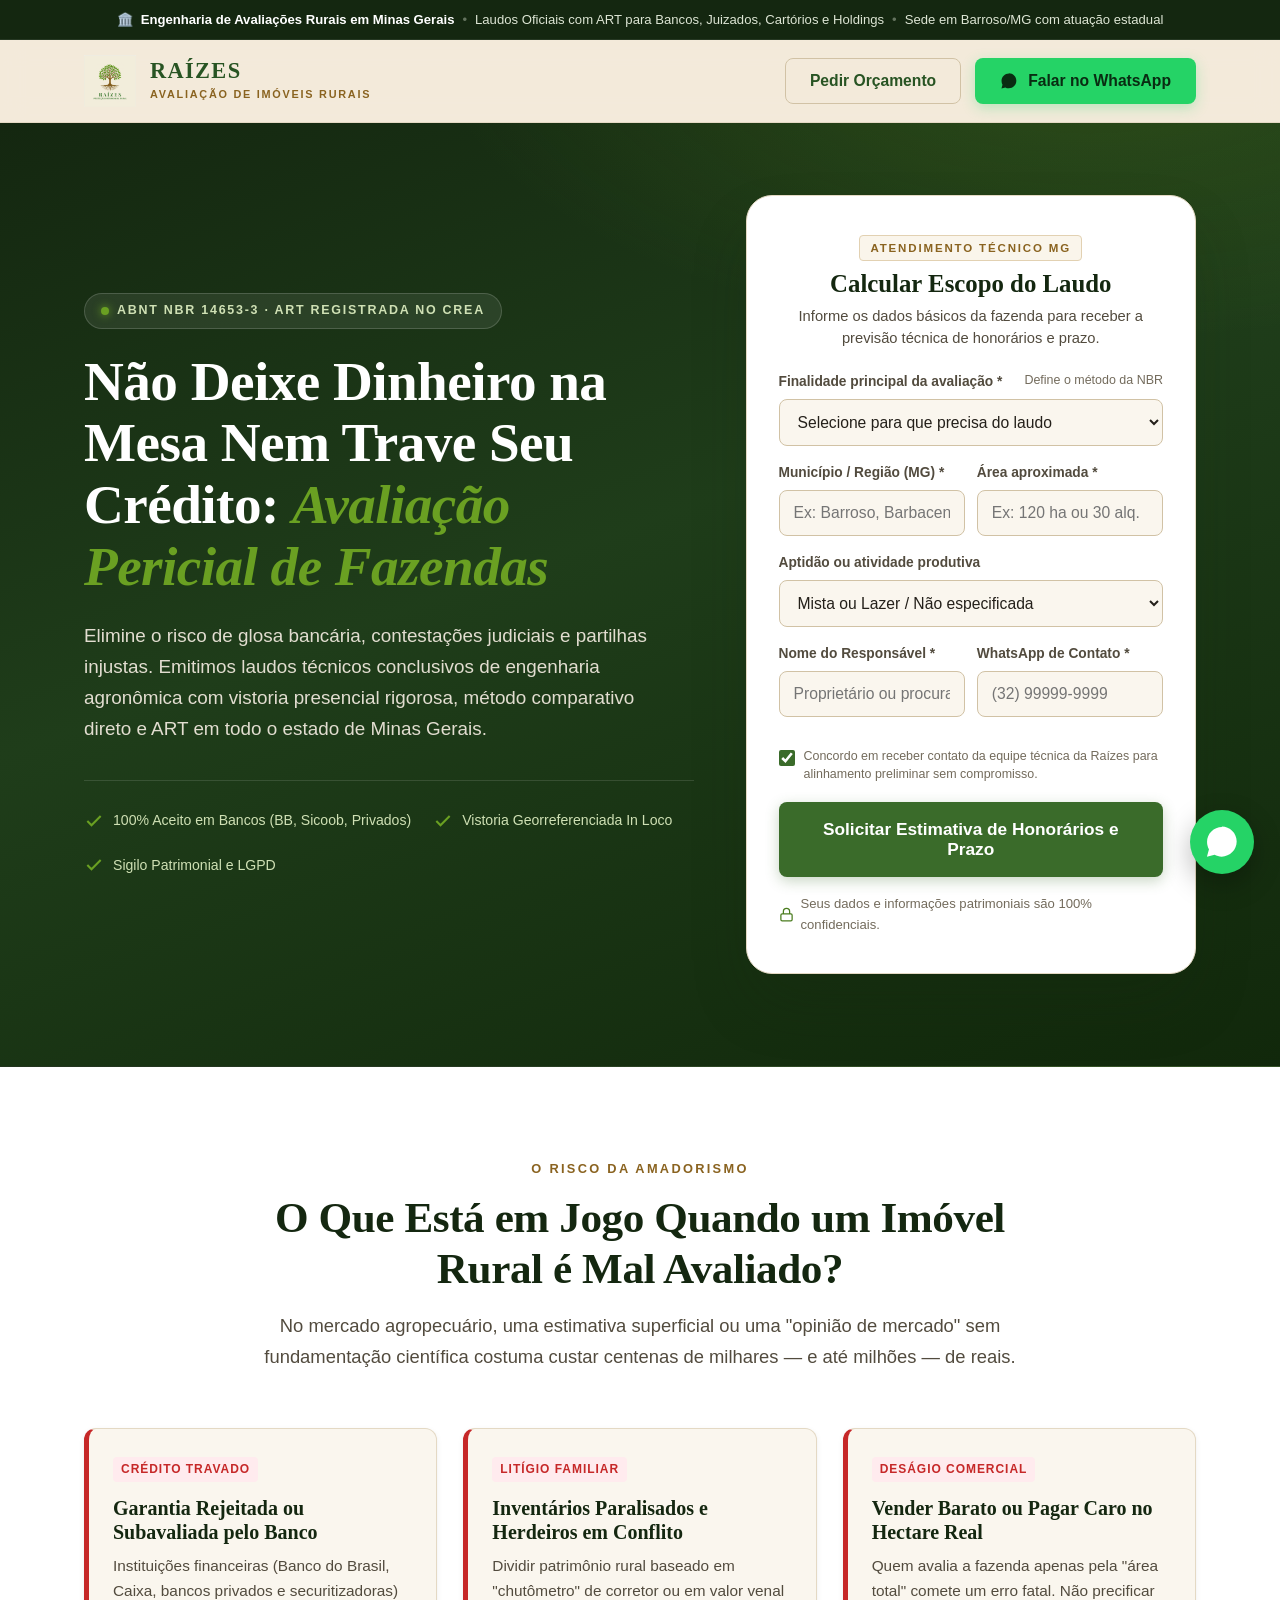
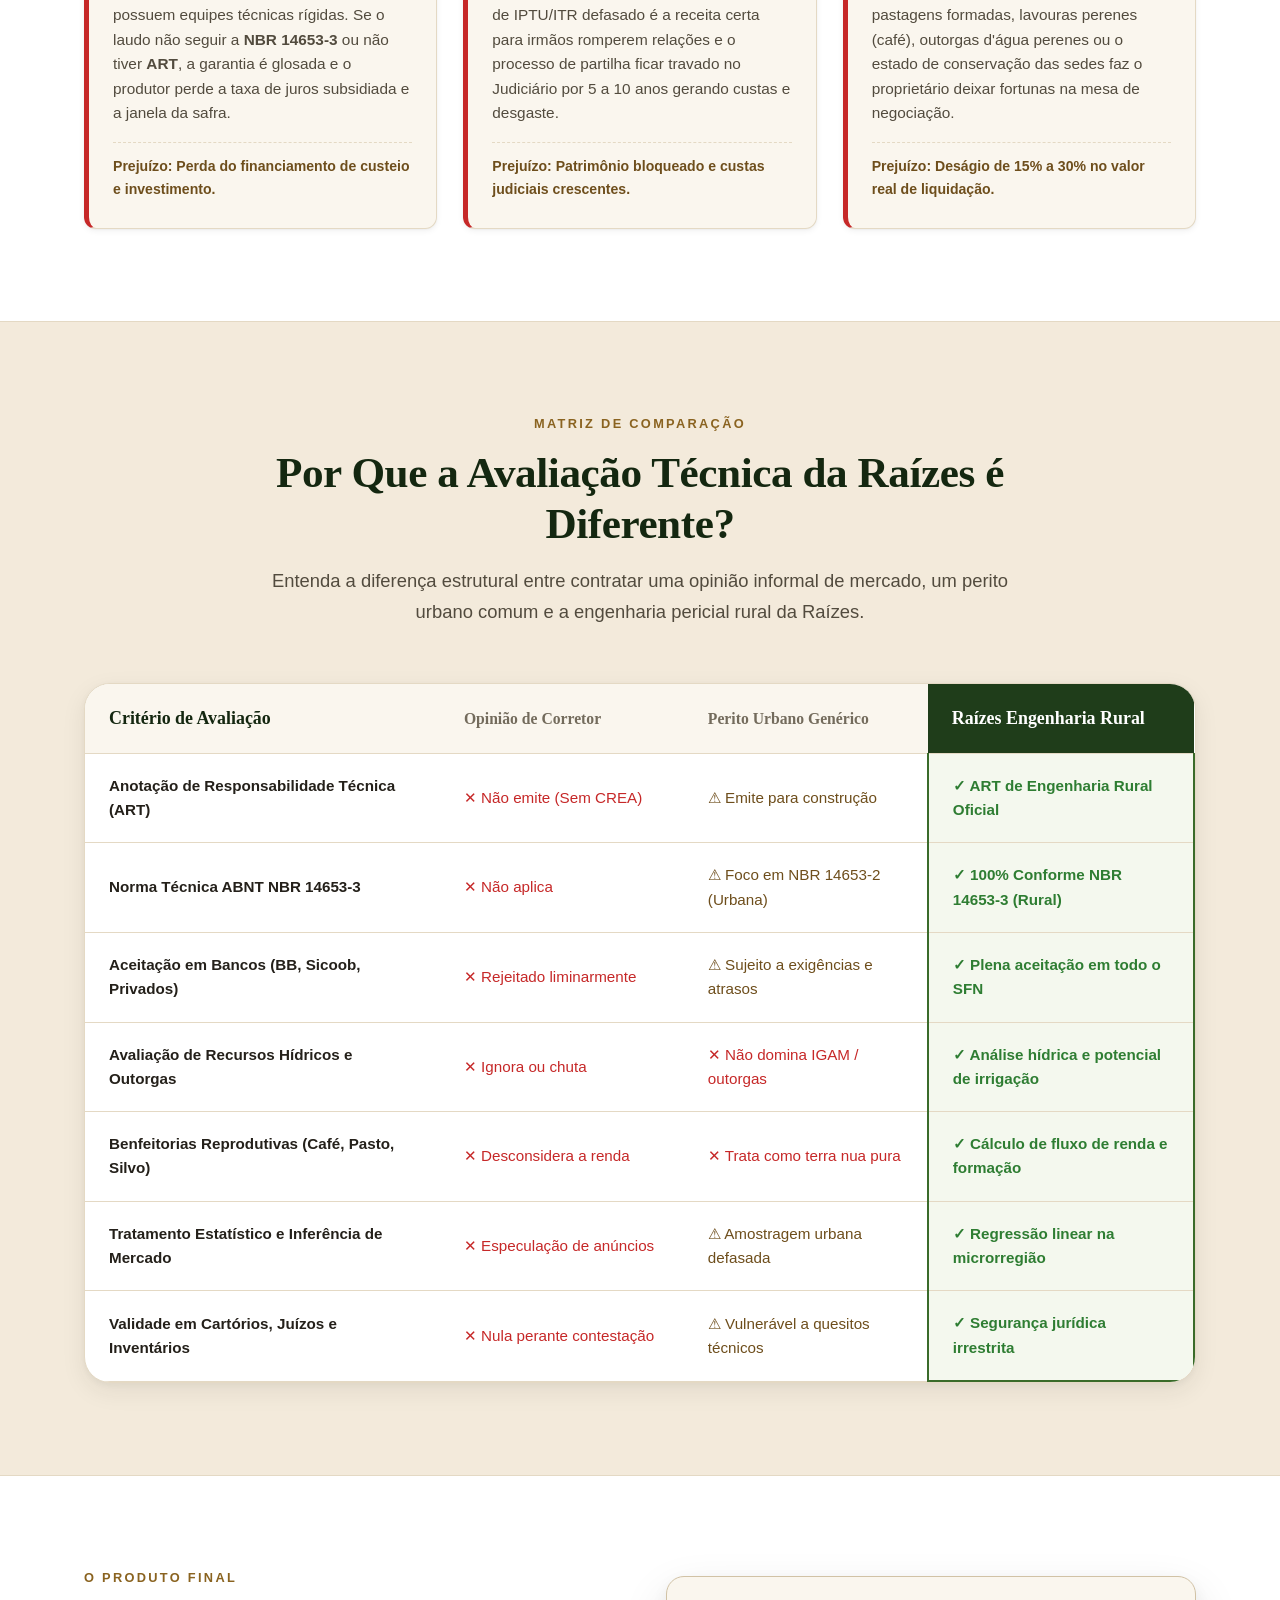
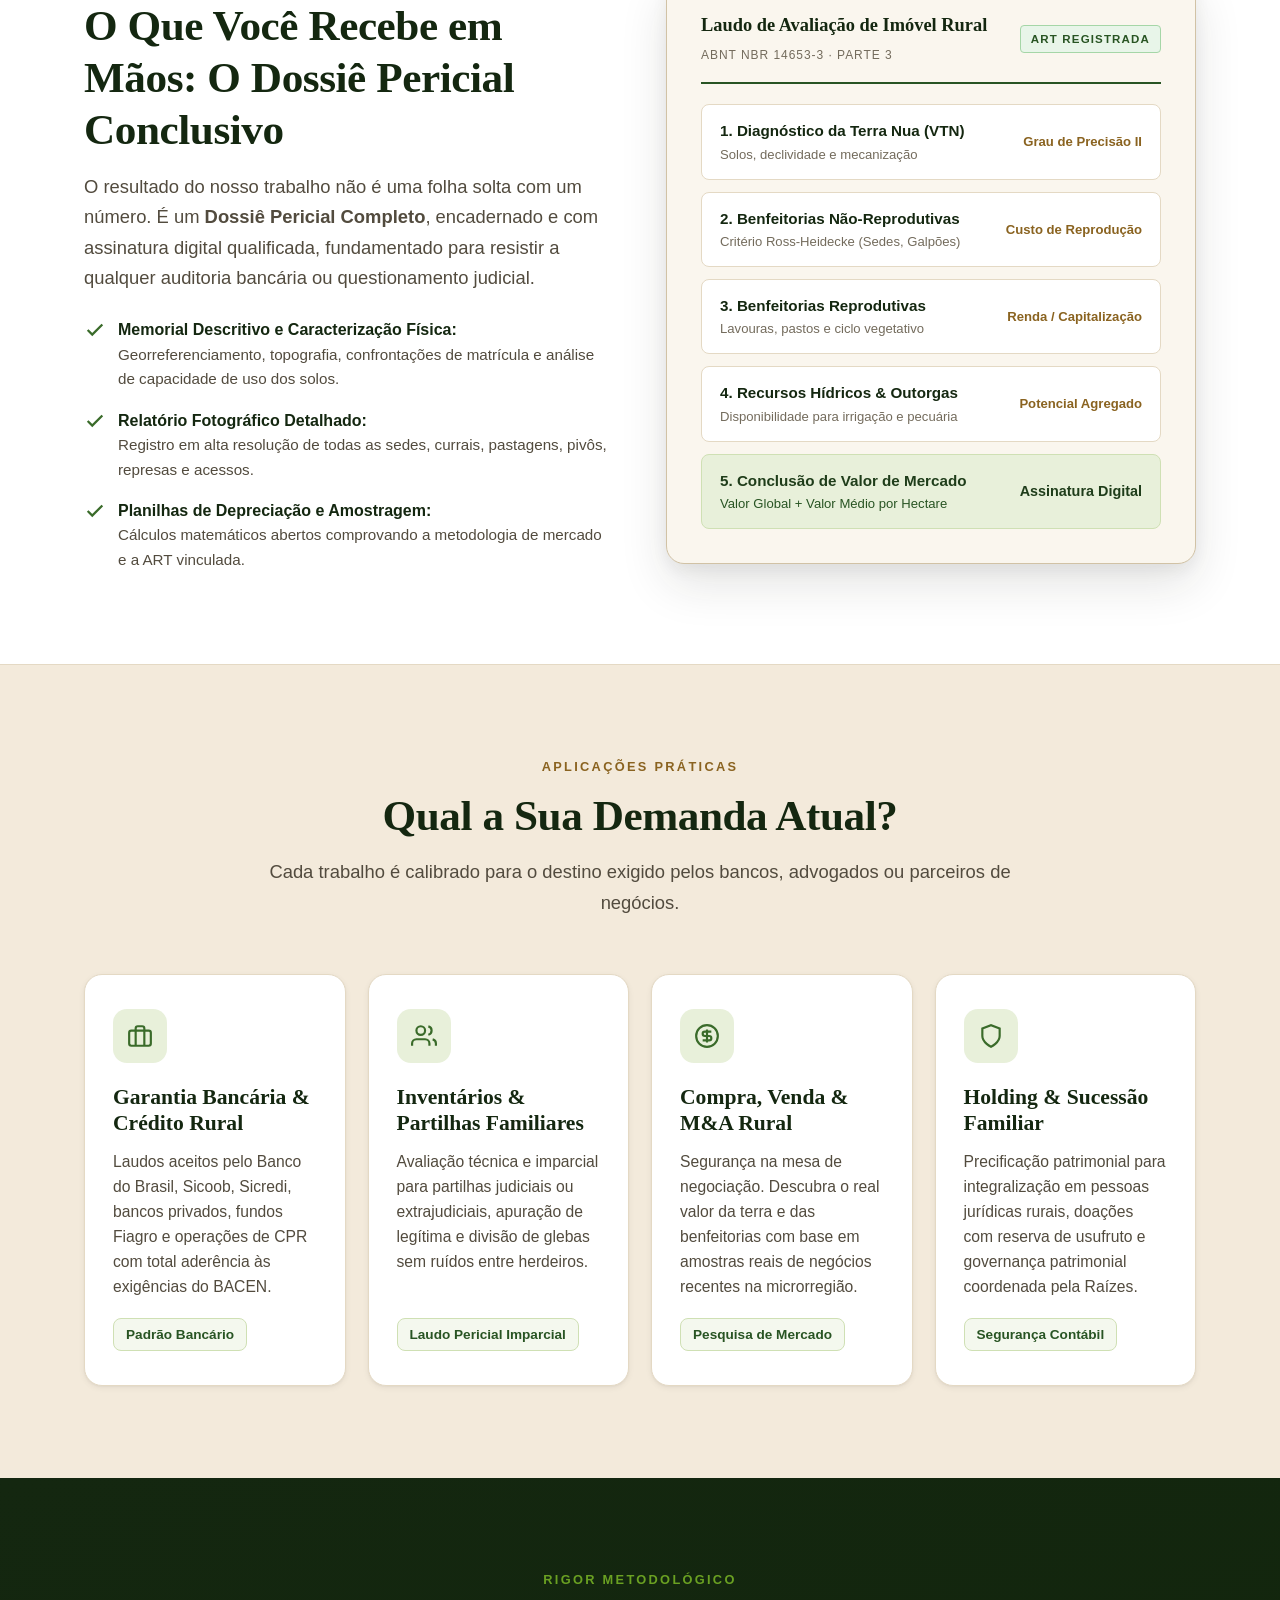
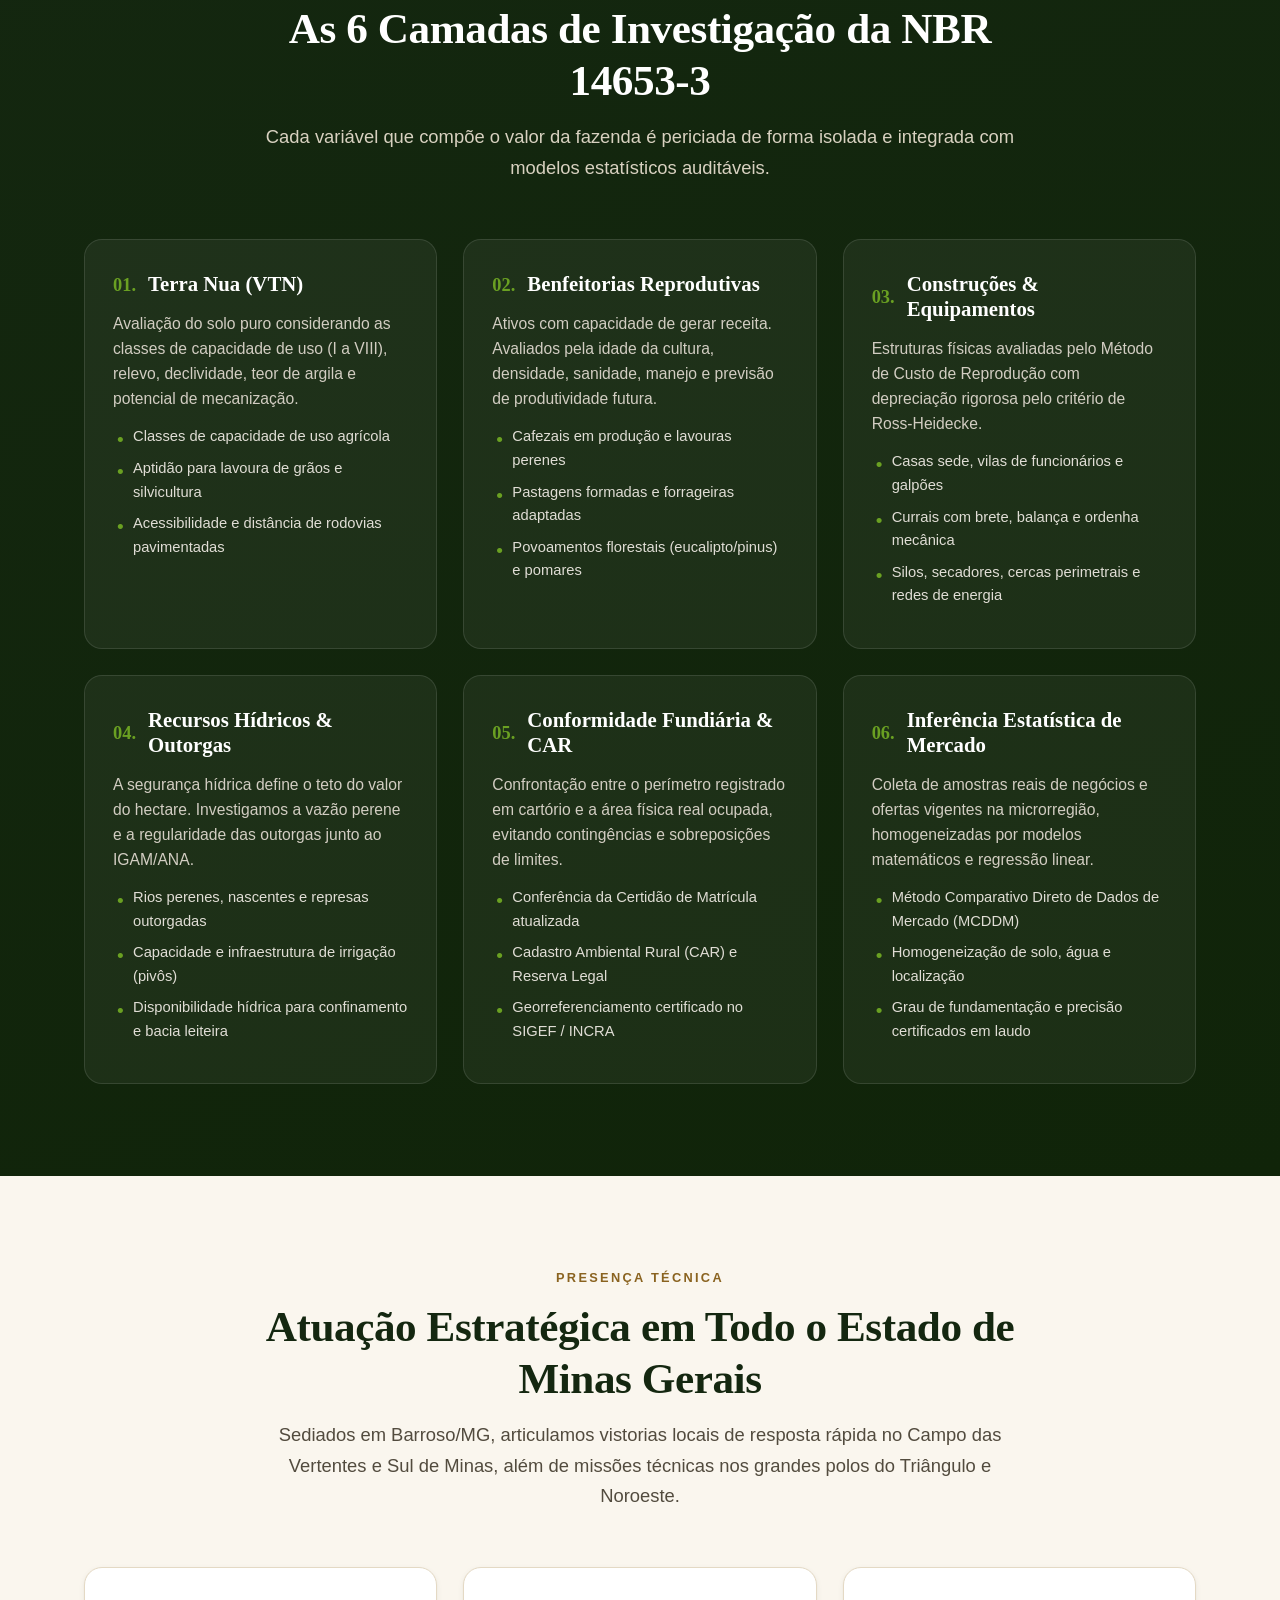
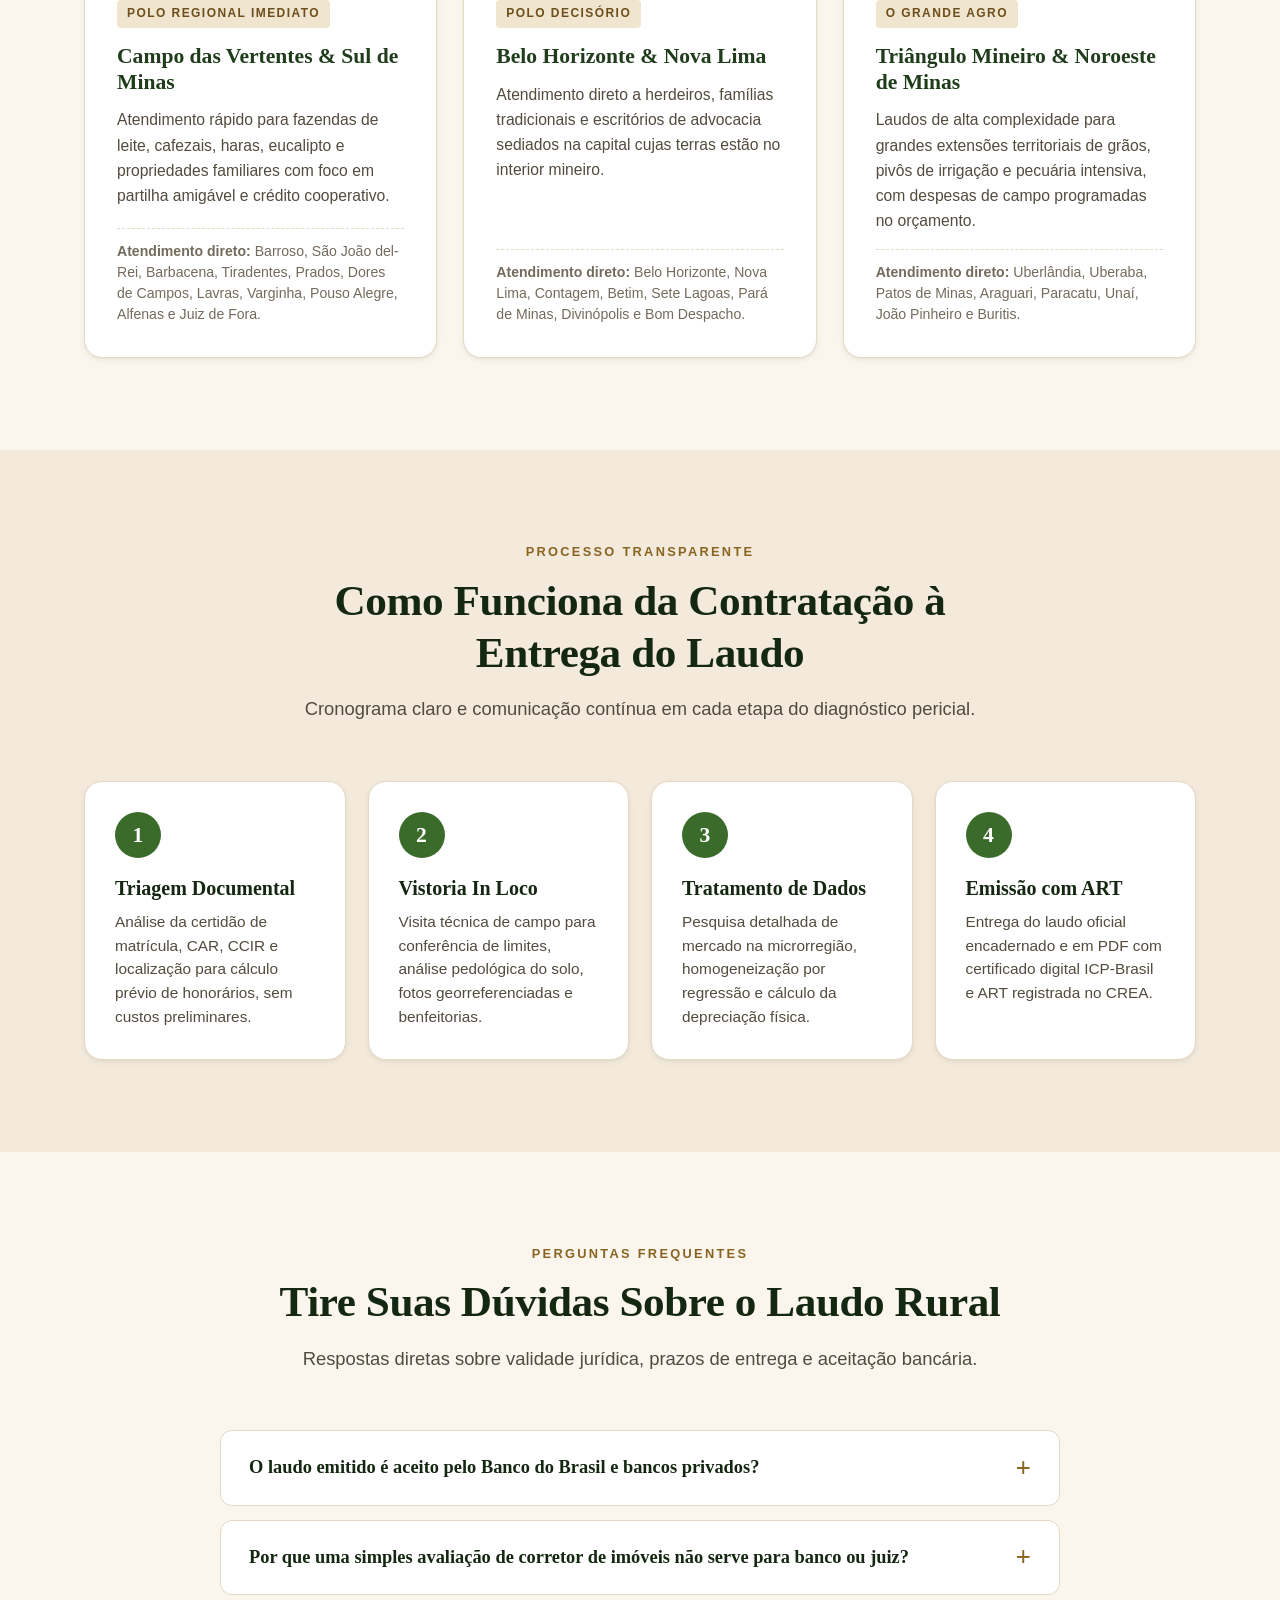
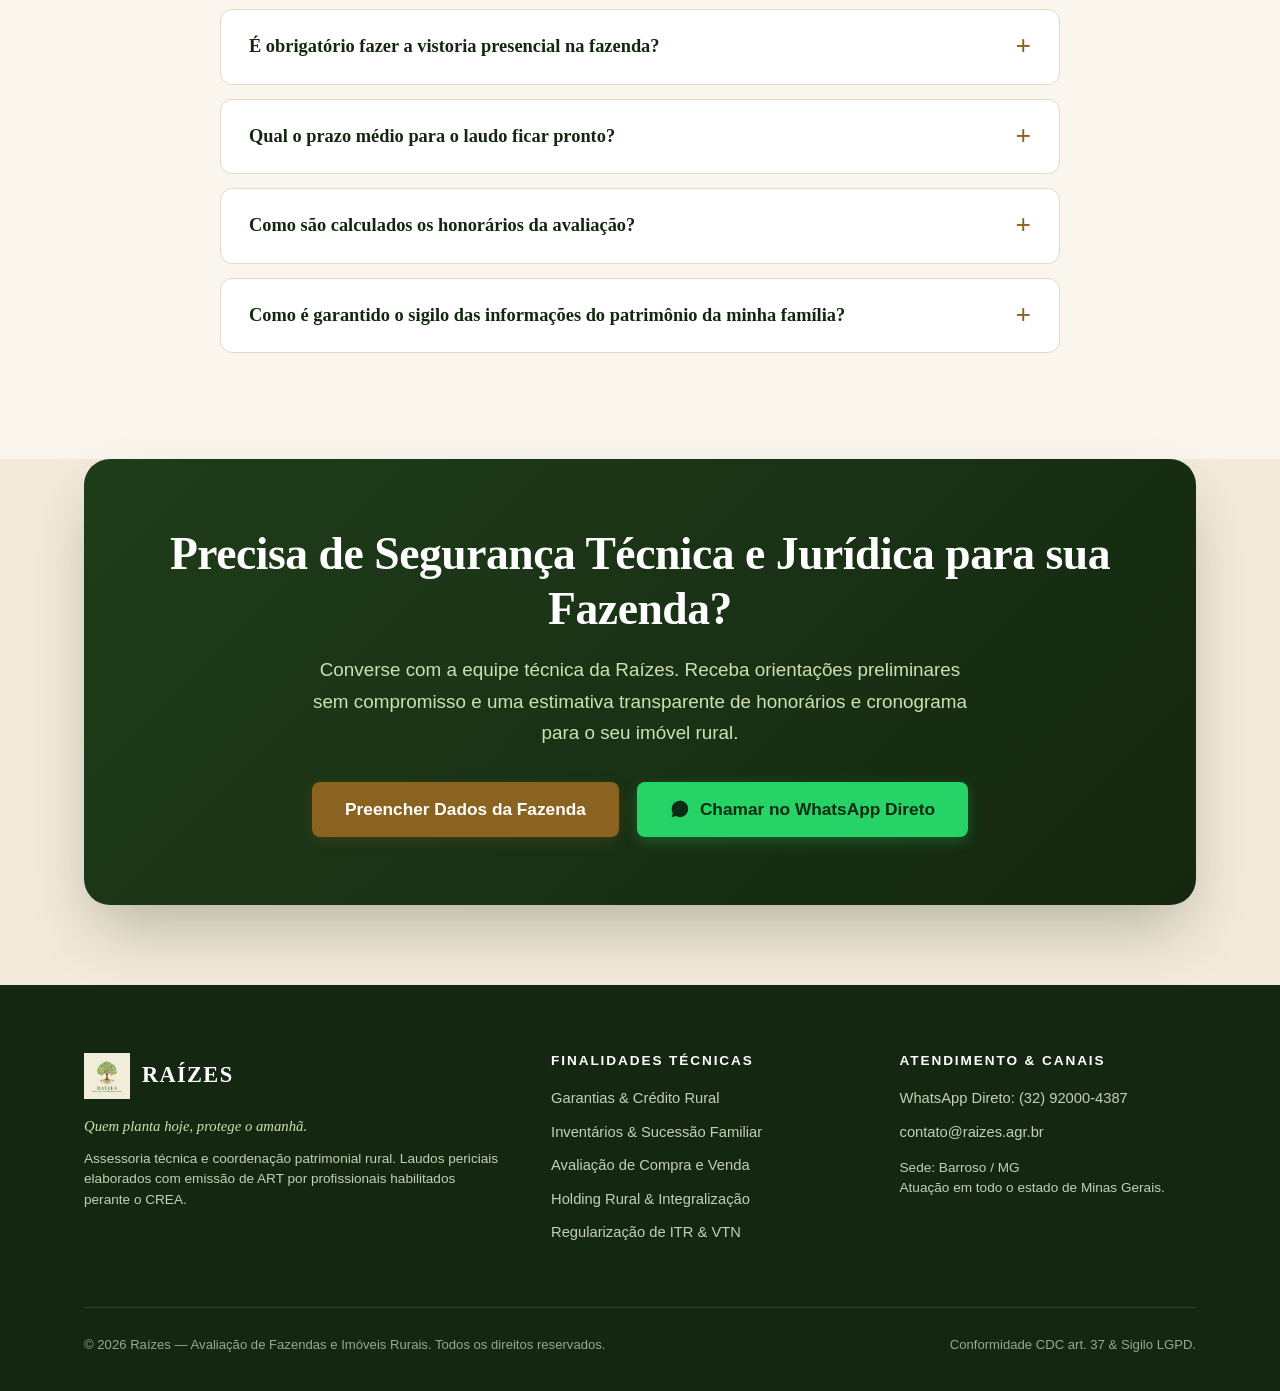
==== index.html @ 339877d0 "feat: landing page de avaliacao de fazendas em minas gerais - raizes" ====
<!DOCTYPE html>
<html lang="pt-BR">
<head>
  <meta charset="UTF-8">
  <meta name="viewport" content="width=device-width, initial-scale=1.0">
  <meta name="theme-color" content="#142710">
  <title>Avaliação Técnica e Pericial de Fazendas em MG | Laudos NBR 14653 · Raízes</title>
  <meta name="description" content="Laudos periciais e avaliações de imóveis rurais em Minas Gerais em conformidade estrita com a ABNT NBR 14653-3 e ART no CREA. Segurança técnica para garantias bancárias, inventários, partilhas e compra/venda.">
  <link rel="canonical" href="https://raizes.agr.br/avaliacao-fazendas/">
  <meta property="og:locale" content="pt_BR">
  <meta property="og:type" content="website">
  <meta property="og:title" content="Avaliação Técnica e Pericial de Fazendas em Minas Gerais | Raízes">
  <meta property="og:description" content="Sem achismos. Laudos periciais com rigor estatístico, ART no CREA e conformidade NBR 14653 para bancos, inventários e transações.">
  <meta property="og:image" content="assets/logo.png">
  <link rel="icon" type="image/png" sizes="32x32" href="assets/favicon-32.png">
  <link rel="apple-touch-icon" href="assets/favicon-180.png">
  <link rel="stylesheet" href="css/raizes.css">
  
  <!-- Global site tag (gtag.js) - Google Ads -->
  <!-- 
  <script async src="https://www.googletagmanager.com/gtag/js?id=AW-XXXXXXXXX"></script>
  <script>
    window.dataLayer = window.dataLayer || [];
    function gtag(){dataLayer.push(arguments);}
    gtag('js', new Date());
    gtag('config', 'AW-XXXXXXXXX');
  </script>
  -->
</head>
<body>

  <!-- Top Announcement Bar -->
  <aside class="top-bar" aria-label="Aviso institucional">
    <div class="container">
      <span>
        🏛️ <strong>Engenharia de Avaliações Rurais em Minas Gerais</strong>
        <span class="dot-separator">•</span>
        Laudos Oficiais com ART para Bancos, Juizados, Cartórios e Holdings
        <span class="dot-separator">•</span>
        Sede em Barroso/MG com atuação estadual
      </span>
    </div>
  </aside>

  <!-- Site Header -->
  <header class="site-header">
    <div class="container header-inner">
      <div class="brand">
        <img src="assets/logo.png" alt="Raízes — Avaliação de Fazendas e Imóveis Rurais" class="brand-logo" width="160" height="52">
        <div class="brand-text">
          <span class="brand-name">RAÍZES</span>
          <span class="brand-sub">Avaliação de Imóveis Rurais</span>
        </div>
      </div>
      <div class="header-cta">
        <a href="#solicitar" class="btn btn-ghost">Pedir Orçamento</a>
        <a href="https://wa.me/5532920004387?text=Ol%C3%A1!%20Gostaria%20de%20informa%C3%A7%C3%B5es%20sobre%20o%20laudo%20de%20avalia%C3%A7%C3%A3o%20de%20fazenda." target="_blank" rel="noopener" class="btn btn-wa">
          <svg width="18" height="18" viewBox="0 0 24 24" fill="currentColor"><path d="M12.031 6.172c-3.181 0-5.767 2.586-5.768 5.766-.001 1.298.38 2.27 1.019 3.287l-.582 2.128 2.182-.573c.978.58 1.911.928 3.145.929 3.178 0 5.767-2.587 5.768-5.766.001-3.187-2.575-5.771-5.764-5.771zm3.392 8.244c-.144.405-.837.774-1.17.824-.299.045-.677.063-1.092-.069-.252-.08-.575-.187-.988-.365-1.739-.751-2.874-2.502-2.961-2.617-.087-.116-.708-.94-.708-1.793s.448-1.273.607-1.446c.159-.173.346-.217.462-.217l.332.006c.106.005.249-.04.39.298.144.347.491 1.2.534 1.287.043.087.072.188.014.304-.058.116-.087.188-.173.289l-.26.304c-.087.086-.177.18-.076.354.101.174.449.741.964 1.201.662.591 1.221.774 1.394.86.174.086.275.072.376-.043.101-.116.433-.506.549-.68.116-.173.231-.145.39-.086s1.011.477 1.184.564.289.13.332.202c.045.072.045.419-.099.824zm-3.392-12.416c-5.523 0-10 4.477-10 10 0 1.777.468 3.447 1.282 4.898l-1.363 4.981 5.111-1.341c1.405.772 3.018 1.212 4.73 1.212 5.523 0 10-4.477 10-10s-4.477-10-10-10z"/></svg>
          Falar no WhatsApp
        </a>
      </div>
    </div>
  </header>

  <main>
    <!-- Hero Section (Schwartz: Solution-Seeking / High Proof) -->
    <section class="hero">
      <div class="container hero-layout">
        
        <!-- Left Column: Copywriting com Mecanismo Único -->
        <div class="hero-content">
          <div class="hero-eyebrow">
            <span class="badge-dot"></span>
            <span>ABNT NBR 14653-3 · ART REGISTRADA NO CREA</span>
          </div>
          <h1 class="hero-title">
            Não Deixe Dinheiro na Mesa Nem Trave Seu Crédito: <em>Avaliação Pericial de Fazendas</em>
          </h1>
          <p class="hero-desc">
            Elimine o risco de glosa bancária, contestações judiciais e partilhas injustas. Emitimos laudos técnicos conclusivos de engenharia agronômica com vistoria presencial rigorosa, método comparativo direto e ART em todo o estado de Minas Gerais.
          </p>

          <div class="hero-badges">
            <div class="badge-item">
              <svg width="20" height="20" viewBox="0 0 24 24" fill="none" stroke="currentColor" stroke-width="2.5"><polyline points="20 6 9 17 4 12"/></svg>
              <span>100% Aceito em Bancos (BB, Sicoob, Privados)</span>
            </div>
            <div class="badge-item">
              <svg width="20" height="20" viewBox="0 0 24 24" fill="none" stroke="currentColor" stroke-width="2.5"><polyline points="20 6 9 17 4 12"/></svg>
              <span>Vistoria Georreferenciada In Loco</span>
            </div>
            <div class="badge-item">
              <svg width="20" height="20" viewBox="0 0 24 24" fill="none" stroke="currentColor" stroke-width="2.5"><polyline points="20 6 9 17 4 12"/></svg>
              <span>Sigilo Patrimonial e LGPD</span>
            </div>
          </div>
        </div>

        <!-- Right Column: Form com Design Refactoring UI & Wroblewski -->
        <div class="hero-form-card" id="solicitar">
          <div class="form-header">
            <span class="form-tag">Atendimento Técnico MG</span>
            <h2 class="form-title">Calcular Escopo do Laudo</h2>
            <p class="form-subtitle">Informe os dados básicos da fazenda para receber a previsão técnica de honorários e prazo.</p>
          </div>

          <form id="form-avaliacao">
            <input type="hidden" name="access_key" value="YOUR_ACCESS_KEY">
            <input type="hidden" name="subject" value="Novo Pedido de Avaliação de Fazenda — Raízes">
            <input type="hidden" name="from_name" value="Landing Page Avaliação">

            <div class="form-group">
              <label for="objetivo">
                Finalidade principal da avaliação *
                <span class="hint">Define o método da NBR</span>
              </label>
              <select id="objetivo" name="objetivo" required>
                <option value="" disabled selected>Selecione para que precisa do laudo</option>
                <option value="Garantia Bancária / Crédito Rural">Garantia Bancária ou Crédito Rural (BB, Sicoob, Privados, CRAs)</option>
                <option value="Inventário / Sucessão Familiar">Inventário, Partilha ou Divisão entre Herdeiros</option>
                <option value="Compra e Venda / Negociação">Compra e Venda / Precificação Justa de Mercado</option>
                <option value="Holding Rural / Planejamento Patrimonial">Holding Rural / Reestruturação Patrimonial</option>
                <option value="Perícia Judicial / Assistência Técnica">Perícia Judicial / Processo / Desapropriação</option>
                <option value="Regularização / ITR / VTN">Regularização Fiscal / ITR / VTN Prefeitura</option>
              </select>
            </div>

            <div class="form-row">
              <div class="form-group">
                <label for="municipio">Município / Região (MG) *</label>
                <input type="text" id="municipio" name="municipio" placeholder="Ex: Barroso, Barbacena..." required>
              </div>
              <div class="form-group">
                <label for="area">Área aproximada *</label>
                <input type="text" id="area" name="area" placeholder="Ex: 120 ha ou 30 alq." required>
              </div>
            </div>

            <div class="form-group">
              <label for="aptidao">Aptidão ou atividade produtiva</label>
              <select id="aptidao" name="aptidao">
                <option value="Mista ou Lazer">Mista ou Lazer / Não especificada</option>
                <option value="Agricultura / Grãos">Agricultura / Grãos (Soja, Milho, Trigo)</option>
                <option value="Cafeicultura">Cafeicultura</option>
                <option value="Pecuária Leiteira">Pecuária Leiteira</option>
                <option value="Pecuária de Corte">Pecuária de Corte</option>
                <option value="Silvicultura">Silvicultura / Reflorestamento</option>
              </select>
            </div>

            <div class="form-row">
              <div class="form-group">
                <label for="nome">Nome do Responsável *</label>
                <input type="text" id="nome" name="nome" placeholder="Proprietário ou procurador" required>
              </div>
              <div class="form-group">
                <label for="whatsapp">WhatsApp de Contato *</label>
                <input type="tel" id="whatsapp" name="whatsapp" inputmode="tel" placeholder="(32) 99999-9999" required>
              </div>
            </div>

            <div class="form-privacy">
              <input type="checkbox" id="consent" required checked>
              <label for="consent">Concordo em receber contato da equipe técnica da Raízes para alinhamento preliminar sem compromisso.</label>
            </div>

            <button type="submit" class="btn btn-primary btn-lg btn-full">
              Solicitar Estimativa de Honorários e Prazo
            </button>

            <div class="form-guarantee">
              <svg width="15" height="15" viewBox="0 0 24 24" fill="none" stroke="currentColor" stroke-width="2"><rect x="3" y="11" width="18" height="11" rx="2" ry="2"></rect><path d="M7 11V7a5 5 0 0 1 10 0v4"></path></svg>
              <span>Seus dados e informações patrimoniais são 100% confidenciais.</span>
            </div>
          </form>
        </div>

      </div>
    </section>

    <!-- Section: O Custo Real de uma Avaliação Incorreta (Schwartz / Hopkins - Pain Canalization) -->
    <section class="sec-risks">
      <div class="container">
        <div class="section-header">
          <span class="section-tag">O Risco da Amadorismo</span>
          <h2 class="section-title">O Que Está em Jogo Quando um Imóvel Rural é Mal Avaliado?</h2>
          <p class="section-desc">
            No mercado agropecuário, uma estimativa superficial ou uma "opinião de mercado" sem fundamentação científica costuma custar centenas de milhares — e até milhões — de reais.
          </p>
        </div>

        <div class="grid-3">
          <!-- Card 1 -->
          <div class="risk-card">
            <div class="risk-icon-header">
              <span class="risk-badge">Crédito Travado</span>
            </div>
            <h3>Garantia Rejeitada ou Subavaliada pelo Banco</h3>
            <p>
              Instituições financeiras (Banco do Brasil, Caixa, bancos privados e securitizadoras) possuem equipes técnicas rígidas. Se o laudo não seguir a <strong>NBR 14653-3</strong> ou não tiver <strong>ART</strong>, a garantia é glosada e o produtor perde a taxa de juros subsidiada e a janela da safra.
            </p>
            <div class="risk-consequence">Prejuízo: Perda do financiamento de custeio e investimento.</div>
          </div>

          <!-- Card 2 -->
          <div class="risk-card">
            <div class="risk-icon-header">
              <span class="risk-badge">Litígio Familiar</span>
            </div>
            <h3>Inventários Paralisados e Herdeiros em Conflito</h3>
            <p>
              Dividir patrimônio rural baseado em "chutômetro" de corretor ou em valor venal de IPTU/ITR defasado é a receita certa para irmãos romperem relações e o processo de partilha ficar travado no Judiciário por 5 a 10 anos gerando custas e desgaste.
            </p>
            <div class="risk-consequence">Prejuízo: Patrimônio bloqueado e custas judiciais crescentes.</div>
          </div>

          <!-- Card 3 -->
          <div class="risk-card">
            <div class="risk-icon-header">
              <span class="risk-badge">Deságio Comercial</span>
            </div>
            <h3>Vender Barato ou Pagar Caro no Hectare Real</h3>
            <p>
              Quem avalia a fazenda apenas pela "área total" comete um erro fatal. Não precificar pastagens formadas, lavouras perenes (café), outorgas d'água perenes ou o estado de conservação das sedes faz o proprietário deixar fortunas na mesa de negociação.
            </p>
            <div class="risk-consequence">Prejuízo: Deságio de 15% a 30% no valor real de liquidação.</div>
          </div>
        </div>
      </div>
    </section>

    <!-- Section: Matriz de Posicionamento (April Dunford / Obviously Awesome) -->
    <section class="sec-positioning">
      <div class="container">
        <div class="section-header">
          <span class="section-tag">Matriz de Comparação</span>
          <h2 class="section-title">Por Que a Avaliação Técnica da Raízes é Diferente?</h2>
          <p class="section-desc">
            Entenda a diferença estrutural entre contratar uma opinião informal de mercado, um perito urbano comum e a engenharia pericial rural da Raízes.
          </p>
        </div>

        <div class="comparison-table-wrap">
          <table class="comp-table">
            <thead>
              <tr>
                <th class="col-feature">Critério de Avaliação</th>
                <th class="col-bad">Opinião de Corretor</th>
                <th class="col-mid">Perito Urbano Genérico</th>
                <th class="col-hero">Raízes Engenharia Rural</th>
              </tr>
            </thead>
            <tbody>
              <tr>
                <td><strong>Anotação de Responsabilidade Técnica (ART)</strong></td>
                <td><span class="cell-bad">✕ Não emite (Sem CREA)</span></td>
                <td><span class="cell-mid">⚠ Emite para construção</span></td>
                <td class="col-hero"><span class="cell-good">✓ ART de Engenharia Rural Oficial</span></td>
              </tr>
              <tr>
                <td><strong>Norma Técnica ABNT NBR 14653-3</strong></td>
                <td><span class="cell-bad">✕ Não aplica</span></td>
                <td><span class="cell-mid">⚠ Foco em NBR 14653-2 (Urbana)</span></td>
                <td class="col-hero"><span class="cell-good">✓ 100% Conforme NBR 14653-3 (Rural)</span></td>
              </tr>
              <tr>
                <td><strong>Aceitação em Bancos (BB, Sicoob, Privados)</strong></td>
                <td><span class="cell-bad">✕ Rejeitado liminarmente</span></td>
                <td><span class="cell-mid">⚠ Sujeito a exigências e atrasos</span></td>
                <td class="col-hero"><span class="cell-good">✓ Plena aceitação em todo o SFN</span></td>
              </tr>
              <tr>
                <td><strong>Avaliação de Recursos Hídricos e Outorgas</strong></td>
                <td><span class="cell-bad">✕ Ignora ou chuta</span></td>
                <td><span class="cell-bad">✕ Não domina IGAM / outorgas</span></td>
                <td class="col-hero"><span class="cell-good">✓ Análise hídrica e potencial de irrigação</span></td>
              </tr>
              <tr>
                <td><strong>Benfeitorias Reprodutivas (Café, Pasto, Silvo)</strong></td>
                <td><span class="cell-bad">✕ Desconsidera a renda</span></td>
                <td><span class="cell-bad">✕ Trata como terra nua pura</span></td>
                <td class="col-hero"><span class="cell-good">✓ Cálculo de fluxo de renda e formação</span></td>
              </tr>
              <tr>
                <td><strong>Tratamento Estatístico e Inferência de Mercado</strong></td>
                <td><span class="cell-bad">✕ Especulação de anúncios</span></td>
                <td><span class="cell-mid">⚠ Amostragem urbana defasada</span></td>
                <td class="col-hero"><span class="cell-good">✓ Regressão linear na microrregião</span></td>
              </tr>
              <tr>
                <td><strong>Validade em Cartórios, Juízos e Inventários</strong></td>
                <td><span class="cell-bad">✕ Nula perante contestação</span></td>
                <td><span class="cell-mid">⚠ Vulnerável a quesitos técnicos</span></td>
                <td class="col-hero"><span class="cell-good">✓ Segurança jurídica irrestrita</span></td>
              </tr>
            </tbody>
          </table>
        </div>
      </div>
    </section>

    <!-- Section: Prova Tangível do Laudo (Refactoring UI / Tangible Artifact) -->
    <section class="sec-mockup">
      <div class="container mockup-grid">
        <div>
          <span class="section-tag">O Produto Final</span>
          <h2 class="section-title">O Que Você Recebe em Mãos: O Dossiê Pericial Conclusivo</h2>
          <p class="section-desc" style="text-align:left;margin-bottom:24px">
            O resultado do nosso trabalho não é uma folha solta com um número. É um <strong>Dossiê Pericial Completo</strong>, encadernado e com assinatura digital qualificada, fundamentado para resistir a qualquer auditoria bancária ou questionamento judicial.
          </p>

          <div style="display:grid;gap:16px">
            <div style="display:flex;gap:12px;align-items:flex-start">
              <svg width="22" height="22" viewBox="0 0 24 24" fill="none" stroke="currentColor" stroke-width="2.5" style="color:var(--verde-700);flex-shrink:0;margin-top:2px"><polyline points="20 6 9 17 4 12"/></svg>
              <div>
                <strong style="color:var(--verde-950)">Memorial Descritivo e Caracterização Física:</strong>
                <p style="font-size:0.95rem;color:var(--tinta-2)">Georreferenciamento, topografia, confrontações de matrícula e análise de capacidade de uso dos solos.</p>
              </div>
            </div>
            <div style="display:flex;gap:12px;align-items:flex-start">
              <svg width="22" height="22" viewBox="0 0 24 24" fill="none" stroke="currentColor" stroke-width="2.5" style="color:var(--verde-700);flex-shrink:0;margin-top:2px"><polyline points="20 6 9 17 4 12"/></svg>
              <div>
                <strong style="color:var(--verde-950)">Relatório Fotográfico Detalhado:</strong>
                <p style="font-size:0.95rem;color:var(--tinta-2)">Registro em alta resolução de todas as sedes, currais, pastagens, pivôs, represas e acessos.</p>
              </div>
            </div>
            <div style="display:flex;gap:12px;align-items:flex-start">
              <svg width="22" height="22" viewBox="0 0 24 24" fill="none" stroke="currentColor" stroke-width="2.5" style="color:var(--verde-700);flex-shrink:0;margin-top:2px"><polyline points="20 6 9 17 4 12"/></svg>
              <div>
                <strong style="color:var(--verde-950)">Planilhas de Depreciação e Amostragem:</strong>
                <p style="font-size:0.95rem;color:var(--tinta-2)">Cálculos matemáticos abertos comprovando a metodologia de mercado e a ART vinculada.</p>
              </div>
            </div>
          </div>
        </div>

        <div class="laudo-preview-card">
          <div class="laudo-header-bar">
            <div>
              <strong style="font-family:var(--display);font-size:1.15rem;color:var(--verde-950);display:block">Laudo de Avaliação de Imóvel Rural</strong>
              <small style="font-size:0.75rem;color:var(--tinta-3);text-transform:uppercase;letter-spacing:0.08em">ABNT NBR 14653-3 · Parte 3</small>
            </div>
            <span class="laudo-stamp">ART REGISTRADA</span>
          </div>

          <div class="laudo-structure-list">
            <div class="laudo-structure-item">
              <div>
                <strong>1. Diagnóstico da Terra Nua (VTN)</strong>
                <p style="font-size:0.82rem;color:var(--tinta-3)">Solos, declividade e mecanização</p>
              </div>
              <span>Grau de Precisão II</span>
            </div>
            <div class="laudo-structure-item">
              <div>
                <strong>2. Benfeitorias Não-Reprodutivas</strong>
                <p style="font-size:0.82rem;color:var(--tinta-3)">Critério Ross-Heidecke (Sedes, Galpões)</p>
              </div>
              <span>Custo de Reprodução</span>
            </div>
            <div class="laudo-structure-item">
              <div>
                <strong>3. Benfeitorias Reprodutivas</strong>
                <p style="font-size:0.82rem;color:var(--tinta-3)">Lavouras, pastos e ciclo vegetativo</p>
              </div>
              <span>Renda / Capitalização</span>
            </div>
            <div class="laudo-structure-item">
              <div>
                <strong>4. Recursos Hídricos & Outorgas</strong>
                <p style="font-size:0.82rem;color:var(--tinta-3)">Disponibilidade para irrigação e pecuária</p>
              </div>
              <span>Potencial Agregado</span>
            </div>
            <div class="laudo-structure-item" style="background:var(--verde-100);border-color:var(--verde-200)">
              <div>
                <strong style="color:var(--verde-900)">5. Conclusão de Valor de Mercado</strong>
                <p style="font-size:0.82rem;color:var(--verde-800)">Valor Global + Valor Médio por Hectare</p>
              </div>
              <strong style="color:var(--verde-900);font-size:0.9rem">Assinatura Digital</strong>
            </div>
          </div>
        </div>
      </div>
    </section>

    <!-- Finalidades Atendidas Section -->
    <section>
      <div class="container">
        <div class="section-header">
          <span class="section-tag">Aplicações Práticas</span>
          <h2 class="section-title">Qual a Sua Demanda Atual?</h2>
          <p class="section-desc">
            Cada trabalho é calibrado para o destino exigido pelos bancos, advogados ou parceiros de negócios.
          </p>
        </div>

        <div class="grid-4">
          <!-- Card 1 -->
          <div class="card-purpose">
            <div class="purpose-icon">
              <svg width="26" height="26" viewBox="0 0 24 24" fill="none" stroke="currentColor" stroke-width="2"><rect x="2" y="7" width="20" height="14" rx="2" ry="2"/><path d="M16 21V5a2 2 0 0 0-2-2h-4a2 2 0 0 0-2 2v16"/></svg>
            </div>
            <h3>Garantia Bancária & Crédito Rural</h3>
            <p>Laudos aceitos pelo Banco do Brasil, Sicoob, Sicredi, bancos privados, fundos Fiagro e operações de CPR com total aderência às exigências do BACEN.</p>
            <span class="tag-check">Padrão Bancário</span>
          </div>

          <!-- Card 2 -->
          <div class="card-purpose">
            <div class="purpose-icon">
              <svg width="26" height="26" viewBox="0 0 24 24" fill="none" stroke="currentColor" stroke-width="2"><path d="M17 21v-2a4 4 0 0 0-4-4H5a4 4 0 0 0-4 4v2"/><circle cx="9" cy="7" r="4"/><path d="M23 21v-2a4 4 0 0 0-3-3.87"/><path d="M16 3.13a4 4 0 0 1 0 7.75"/></svg>
            </div>
            <h3>Inventários & Partilhas Familiares</h3>
            <p>Avaliação técnica e imparcial para partilhas judiciais ou extrajudiciais, apuração de legítima e divisão de glebas sem ruídos entre herdeiros.</p>
            <span class="tag-check">Laudo Pericial Imparcial</span>
          </div>

          <!-- Card 3 -->
          <div class="card-purpose">
            <div class="purpose-icon">
              <svg width="26" height="26" viewBox="0 0 24 24" fill="none" stroke="currentColor" stroke-width="2"><circle cx="12" cy="12" r="10"/><path d="M16 8h-6a2 2 0 1 0 0 4h4a2 2 0 1 1 0 4H8"/><path d="M12 18V6"/></svg>
            </div>
            <h3>Compra, Venda & M&A Rural</h3>
            <p>Segurança na mesa de negociação. Descubra o real valor da terra e das benfeitorias com base em amostras reais de negócios recentes na microrregião.</p>
            <span class="tag-check">Pesquisa de Mercado</span>
          </div>

          <!-- Card 4 -->
          <div class="card-purpose">
            <div class="purpose-icon">
              <svg width="26" height="26" viewBox="0 0 24 24" fill="none" stroke="currentColor" stroke-width="2"><path d="M12 22s8-4 8-10V5l-8-3-8 3v7c0 6 8 10 8 10z"/></svg>
            </div>
            <h3>Holding & Sucessão Familiar</h3>
            <p>Precificação patrimonial para integralização em pessoas jurídicas rurais, doações com reserva de usufruto e governança patrimonial coordenada pela Raízes.</p>
            <span class="tag-check">Segurança Contábil</span>
          </div>
        </div>
      </div>
    </section>

    <!-- Metodologia 6 Camadas (Claude Hopkins: Scientific Specificity) -->
    <section class="sec-technical">
      <div class="container">
        <div class="section-header">
          <span class="section-tag">Rigor Metodológico</span>
          <h2 class="section-title">As 6 Camadas de Investigação da NBR 14653-3</h2>
          <p class="section-desc">
            Cada variável que compõe o valor da fazenda é periciada de forma isolada e integrada com modelos estatísticos auditáveis.
          </p>
        </div>

        <div class="grid-3">
          <div class="tech-box">
            <h3><span class="num">01.</span> Terra Nua (VTN)</h3>
            <p>Avaliação do solo puro considerando as classes de capacidade de uso (I a VIII), relevo, declividade, teor de argila e potencial de mecanização.</p>
            <ul class="tech-list">
              <li>Classes de capacidade de uso agrícola</li>
              <li>Aptidão para lavoura de grãos e silvicultura</li>
              <li>Acessibilidade e distância de rodovias pavimentadas</li>
            </ul>
          </div>

          <div class="tech-box">
            <h3><span class="num">02.</span> Benfeitorias Reprodutivas</h3>
            <p>Ativos com capacidade de gerar receita. Avaliados pela idade da cultura, densidade, sanidade, manejo e previsão de produtividade futura.</p>
            <ul class="tech-list">
              <li>Cafezais em produção e lavouras perenes</li>
              <li>Pastagens formadas e forrageiras adaptadas</li>
              <li>Povoamentos florestais (eucalipto/pinus) e pomares</li>
            </ul>
          </div>

          <div class="tech-box">
            <h3><span class="num">03.</span> Construções & Equipamentos</h3>
            <p>Estruturas físicas avaliadas pelo Método de Custo de Reprodução com depreciação rigorosa pelo critério de Ross-Heidecke.</p>
            <ul class="tech-list">
              <li>Casas sede, vilas de funcionários e galpões</li>
              <li>Currais com brete, balança e ordenha mecânica</li>
              <li>Silos, secadores, cercas perimetrais e redes de energia</li>
            </ul>
          </div>

          <div class="tech-box">
            <h3><span class="num">04.</span> Recursos Hídricos & Outorgas</h3>
            <p>A segurança hídrica define o teto do valor do hectare. Investigamos a vazão perene e a regularidade das outorgas junto ao IGAM/ANA.</p>
            <ul class="tech-list">
              <li>Rios perenes, nascentes e represas outorgadas</li>
              <li>Capacidade e infraestrutura de irrigação (pivôs)</li>
              <li>Disponibilidade hídrica para confinamento e bacia leiteira</li>
            </ul>
          </div>

          <div class="tech-box">
            <h3><span class="num">05.</span> Conformidade Fundiária & CAR</h3>
            <p>Confrontação entre o perímetro registrado em cartório e a área física real ocupada, evitando contingências e sobreposições de limites.</p>
            <ul class="tech-list">
              <li>Conferência da Certidão de Matrícula atualizada</li>
              <li>Cadastro Ambiental Rural (CAR) e Reserva Legal</li>
              <li>Georreferenciamento certificado no SIGEF / INCRA</li>
            </ul>
          </div>

          <div class="tech-box">
            <h3><span class="num">06.</span> Inferência Estatística de Mercado</h3>
            <p>Coleta de amostras reais de negócios e ofertas vigentes na microrregião, homogeneizadas por modelos matemáticos e regressão linear.</p>
            <ul class="tech-list">
              <li>Método Comparativo Direto de Dados de Mercado (MCDDM)</li>
              <li>Homogeneização de solo, água e localização</li>
              <li>Grau de fundamentação e precisão certificados em laudo</li>
            </ul>
          </div>
        </div>
      </div>
    </section>

    <!-- Geographic Coverage Section (Estratégia MG a partir de Barroso) -->
    <section class="sec-geo">
      <div class="container">
        <div class="section-header">
          <span class="section-tag">Presença Técnica</span>
          <h2 class="section-title">Atuação Estratégica em Todo o Estado de Minas Gerais</h2>
          <p class="section-desc">
            Sediados em Barroso/MG, articulamos vistorias locais de resposta rápida no Campo das Vertentes e Sul de Minas, além de missões técnicas nos grandes polos do Triângulo e Noroeste.
          </p>
        </div>

        <div class="grid-3">
          <div class="geo-card">
            <span class="geo-badge">Polo Regional Imediato</span>
            <h3>Campo das Vertentes & Sul de Minas</h3>
            <p>Atendimento rápido para fazendas de leite, cafezais, haras, eucalipto e propriedades familiares com foco em partilha amigável e crédito cooperativo.</p>
            <div class="geo-cities">
              <strong>Atendimento direto:</strong> Barroso, São João del-Rei, Barbacena, Tiradentes, Prados, Dores de Campos, Lavras, Varginha, Pouso Alegre, Alfenas e Juiz de Fora.
            </div>
          </div>

          <div class="geo-card">
            <span class="geo-badge">Polo Decisório</span>
            <h3>Belo Horizonte & Nova Lima</h3>
            <p>Atendimento direto a herdeiros, famílias tradicionais e escritórios de advocacia sediados na capital cujas terras estão no interior mineiro.</p>
            <div class="geo-cities">
              <strong>Atendimento direto:</strong> Belo Horizonte, Nova Lima, Contagem, Betim, Sete Lagoas, Pará de Minas, Divinópolis e Bom Despacho.
            </div>
          </div>

          <div class="geo-card">
            <span class="geo-badge">O Grande Agro</span>
            <h3>Triângulo Mineiro & Noroeste de Minas</h3>
            <p>Laudos de alta complexidade para grandes extensões territoriais de grãos, pivôs de irrigação e pecuária intensiva, com despesas de campo programadas no orçamento.</p>
            <div class="geo-cities">
              <strong>Atendimento direto:</strong> Uberlândia, Uberaba, Patos de Minas, Araguari, Paracatu, Unaí, João Pinheiro e Buritis.
            </div>
          </div>
        </div>
      </div>
    </section>

    <!-- Process Section (Steve Krug: Zero Cognitive Effort) -->
    <section>
      <div class="container">
        <div class="section-header">
          <span class="section-tag">Processo Transparente</span>
          <h2 class="section-title">Como Funciona da Contratação à Entrega do Laudo</h2>
          <p class="section-desc">Cronograma claro e comunicação contínua em cada etapa do diagnóstico pericial.</p>
        </div>

        <div class="grid-4">
          <div class="step-card">
            <div class="step-number">1</div>
            <h3>Triagem Documental</h3>
            <p>Análise da certidão de matrícula, CAR, CCIR e localização para cálculo prévio de honorários, sem custos preliminares.</p>
          </div>

          <div class="step-card">
            <div class="step-number">2</div>
            <h3>Vistoria In Loco</h3>
            <p>Visita técnica de campo para conferência de limites, análise pedológica do solo, fotos georreferenciadas e benfeitorias.</p>
          </div>

          <div class="step-card">
            <div class="step-number">3</div>
            <h3>Tratamento de Dados</h3>
            <p>Pesquisa detalhada de mercado na microrregião, homogeneização por regressão e cálculo da depreciação física.</p>
          </div>

          <div class="step-card">
            <div class="step-number">4</div>
            <h3>Emissão com ART</h3>
            <p>Entrega do laudo oficial encadernado e em PDF com certificado digital ICP-Brasil e ART registrada no CREA.</p>
          </div>
        </div>
      </div>
    </section>

    <!-- FAQ Section -->
    <section class="sec-geo">
      <div class="container">
        <div class="section-header">
          <span class="section-tag">Perguntas Frequentes</span>
          <h2 class="section-title">Tire Suas Dúvidas Sobre o Laudo Rural</h2>
          <p class="section-desc">Respostas diretas sobre validade jurídica, prazos de entrega e aceitação bancária.</p>
        </div>

        <div class="faq-wrap">
          <details class="faq-item">
            <summary>O laudo emitido é aceito pelo Banco do Brasil e bancos privados?</summary>
            <div class="faq-body">
              Sim, com 100% de conformidade. Nossos laudos seguem todas as exigências da norma <strong>ABNT NBR 14653-3</strong> e do Manual de Crédito Rural do Banco Central do Brasil (BACEN), acompanhados de <strong>ART (Anotação de Responsabilidade Técnica)</strong> emitida no CREA por responsável técnico habilitado.
            </div>
          </details>

          <details class="faq-item">
            <summary>Por que uma simples avaliação de corretor de imóveis não serve para banco ou juiz?</summary>
            <div class="faq-body">
              A opinião de mercado de corretor não possui respaldo de engenharia nem responsabilidade técnica legal. Bancos e juízes exigem comprovação estatística da amostra, avaliação pedológica de solo, cálculo de depreciação de benfeitorias pelo critério Ross-Heidecke e vinculação à ART. Sem isso, o laudo é nulo ou facilmente contestado pela outra parte.
            </div>
          </details>

          <details class="faq-item">
            <summary>É obrigatório fazer a vistoria presencial na fazenda?</summary>
            <div class="faq-body">
              Sim. A norma técnica NBR 14653 exige a caracterização in loco das benfeitorias, do estado de conservação das edificações, da fertilidade das pastagens e das outorgas de água. A vistoria presencial é o pilar que impede que o banco ou herdeiros anulem o laudo.
            </div>
          </details>

          <details class="faq-item">
            <summary>Qual o prazo médio para o laudo ficar pronto?</summary>
            <div class="faq-body">
              O prazo médio costuma ser de <strong>7 a 20 dias úteis</strong> após a vistoria presencial na propriedade e o fornecimento das certidões de matrícula e CAR. Havendo urgência para fechamento de custeio bancário ou prazo de processo judicial, cronogramas prioritários podem ser alinhados.
            </div>
          </details>

          <details class="faq-item">
            <summary>Como são calculados os honorários da avaliação?</summary>
            <div class="faq-body">
              Os honorários dependem da complexidade da propriedade: tamanho da área em hectares, número de benfeitorias, relevo e localização geográfica. Preencha o formulário no topo da página para receber uma estimativa rápida e sem compromisso.
            </div>
          </details>

          <details class="faq-item">
            <summary>Como é garantido o sigilo das informações do patrimônio da minha família?</summary>
            <div class="faq-body">
              A Raízes atua com compromisso irrevogável de confidencialidade profissional. Nenhuma informação sobre valores, matrículas, faturamento ou acordos familiares é compartilhada com terceiros, sob proteção da Lei Geral de Proteção de Dados (LGPD).
            </div>
          </details>
        </div>
      </div>
    </section>

    <!-- Final Call to Action Band -->
    <section class="container">
      <div class="cta-band">
        <h2>Precisa de Segurança Técnica e Jurídica para sua Fazenda?</h2>
        <p>Converse com a equipe técnica da Raízes. Receba orientações preliminares sem compromisso e uma estimativa transparente de honorários e cronograma para o seu imóvel rural.</p>
        <div class="cta-btns">
          <a href="#solicitar" class="btn btn-accent btn-lg">Preencher Dados da Fazenda</a>
          <a href="https://wa.me/5532920004387?text=Ol%C3%A1!%20Gostaria%20de%20solicitar%20uma%20avalia%C3%A7%C3%A3o%20pericial%20de%20fazenda%20em%20Minas%20Gerais." target="_blank" rel="noopener" class="btn btn-wa btn-lg">
            <svg width="20" height="20" viewBox="0 0 24 24" fill="currentColor"><path d="M12.031 6.172c-3.181 0-5.767 2.586-5.768 5.766-.001 1.298.38 2.27 1.019 3.287l-.582 2.128 2.182-.573c.978.58 1.911.928 3.145.929 3.178 0 5.767-2.587 5.768-5.766.001-3.187-2.575-5.771-5.764-5.771zm3.392 8.244c-.144.405-.837.774-1.17.824-.299.045-.677.063-1.092-.069-.252-.08-.575-.187-.988-.365-1.739-.751-2.874-2.502-2.961-2.617-.087-.116-.708-.94-.708-1.793s.448-1.273.607-1.446c.159-.173.346-.217.462-.217l.332.006c.106.005.249-.04.39.298.144.347.491 1.2.534 1.287.043.087.072.188.014.304-.058.116-.087.188-.173.289l-.26.304c-.087.086-.177.18-.076.354.101.174.449.741.964 1.201.662.591 1.221.774 1.394.86.174.086.275.072.376-.043.101-.116.433-.506.549-.68.116-.173.231-.145.39-.086s1.011.477 1.184.564.289.13.332.202c.045.072.045.419-.099.824zm-3.392-12.416c-5.523 0-10 4.477-10 10 0 1.777.468 3.447 1.282 4.898l-1.363 4.981 5.111-1.341c1.405.772 3.018 1.212 4.73 1.212 5.523 0 10-4.477 10-10s-4.477-10-10-10z"/></svg>
            Chamar no WhatsApp Direto
          </a>
        </div>
      </div>
    </section>
  </main>

  <!-- Site Footer -->
  <footer class="site-footer">
    <div class="container">
      <div class="footer-grid">
        <div>
          <div class="footer-brand">
            <img src="assets/logo.png" alt="Raízes" class="footer-logo">
            <span class="brand-name" style="color:#fff">RAÍZES</span>
          </div>
          <p class="footer-tagline">Quem planta hoje, protege o amanhã.</p>
          <p style="font-size:0.85rem;color:#C5D0B6;margin-top:12px;line-height:1.5">
            Assessoria técnica e coordenação patrimonial rural. Laudos periciais elaborados com emissão de ART por profissionais habilitados perante o CREA.
          </p>
        </div>

        <div class="footer-col">
          <h4>Finalidades Técnicas</h4>
          <a href="#solicitar">Garantias & Crédito Rural</a>
          <a href="#solicitar">Inventários & Sucessão Familiar</a>
          <a href="#solicitar">Avaliação de Compra e Venda</a>
          <a href="#solicitar">Holding Rural & Integralização</a>
          <a href="#solicitar">Regularização de ITR & VTN</a>
        </div>

        <div class="footer-col">
          <h4>Atendimento & Canais</h4>
          <a href="https://wa.me/5532920004387" target="_blank" rel="noopener">WhatsApp Direto: (32) 92000-4387</a>
          <a href="mailto:contato@raizes.agr.br">contato@raizes.agr.br</a>
          <p style="font-size:0.85rem;color:#C5D0B6;margin-top:14px;line-height:1.5">
            Sede: Barroso / MG<br>Atuação em todo o estado de Minas Gerais.
          </p>
        </div>
      </div>

      <div class="footer-bottom">
        <span>© <span id="ano">2026</span> Raízes — Avaliação de Fazendas e Imóveis Rurais. Todos os direitos reservados.</span>
        <span>Conformidade CDC art. 37 & Sigilo LGPD.</span>
      </div>
    </div>
  </footer>

  <!-- Desktop Floating WhatsApp -->
  <a href="https://wa.me/5532920004387?text=Ol%C3%A1!%20Gostaria%20de%20uma%20estimativa%20de%20laudo%20de%20avalia%C3%A7%C3%A3o%20de%20fazenda." target="_blank" rel="noopener" class="wa-float" aria-label="Falar com especialista pelo WhatsApp">
    <svg viewBox="0 0 24 24"><path d="M12.031 6.172c-3.181 0-5.767 2.586-5.768 5.766-.001 1.298.38 2.27 1.019 3.287l-.582 2.128 2.182-.573c.978.58 1.911.928 3.145.929 3.178 0 5.767-2.587 5.768-5.766.001-3.187-2.575-5.771-5.764-5.771zm3.392 8.244c-.144.405-.837.774-1.17.824-.299.045-.677.063-1.092-.069-.252-.08-.575-.187-.988-.365-1.739-.751-2.874-2.502-2.961-2.617-.087-.116-.708-.94-.708-1.793s.448-1.273.607-1.446c.159-.173.346-.217.462-.217l.332.006c.106.005.249-.04.39.298.144.347.491 1.2.534 1.287.043.087.072.188.014.304-.058.116-.087.188-.173.289l-.26.304c-.087.086-.177.18-.076.354.101.174.449.741.964 1.201.662.591 1.221.774 1.394.86.174.086.275.072.376-.043.101-.116.433-.506.549-.68.116-.173.231-.145.39-.086s1.011.477 1.184.564.289.13.332.202c.045.072.045.419-.099.824zm-3.392-12.416c-5.523 0-10 4.477-10 10 0 1.777.468 3.447 1.282 4.898l-1.363 4.981 5.111-1.341c1.405.772 3.018 1.212 4.73 1.212 5.523 0 10-4.477 10-10s-4.477-10-10-10z"/></svg>
  </a>

  <!-- Mobile Sticky Conversion Bar (Wroblewski Thumb Zone) -->
  <aside class="mobile-sticky-bar" aria-label="Ações rápidas">
    <div class="mobile-sticky-inner">
      <a href="#solicitar" class="btn btn-primary">Pedir Orçamento</a>
      <a href="https://wa.me/5532920004387?text=Ol%C3%A1!%20Gostaria%20de%20informa%C3%A7%C3%B5es%20sobre%20o%20laudo%20de%20avalia%C3%A7%C3%A3o%20de%20fazenda." target="_blank" rel="noopener" class="btn btn-wa">WhatsApp</a>
    </div>
  </aside>

  <!-- Script -->
  <script src="js/landing.js"></script>
</body>
</html>
---- css/raizes.css ----
/* ============================================================
   RAÍZES — Avaliação de Fazendas e Imóveis Rurais
   Design Tokens Oficiais · Refactoring UI & Visual Craft
   100% Nativo · Sem dependências externas
   ============================================================ */

:root {
  /* Paleta Raízes (Cores Oficiais da Marca) */
  --verde-950: #142710;
  --verde-900: #1F3D1A;
  --verde-850: #23481D;
  --verde-800: #285423;
  --verde-700: #3A6B2A;
  --verde-600: #4A7C1E;
  --verde-500: #6AA022;
  --verde-200: #CFE0B4;
  --verde-100: #E8F0DA;
  --verde-50:  #F4F8EE;
  
  --terra-900: #3A280D;
  --terra-800: #4F3713;
  --terra-700: #6E4E1C;
  --terra-600: #8A6320;
  --terra-500: #A87C2A;
  --terra-200: #E2D1B2;
  --terra-100: #F0E6CF;
  --terra-50:  #FAF5EB;
  
  --areia:       #F3EADB;
  --areia-clara: #FAF6EE;
  --branco:      #ffffff;
  
  --tinta:       #24201A;
  --tinta-2:     #524B3E;
  --tinta-3:     #736B5C;
  --borda:       #E4D9C4;
  --borda-forte: #D1C2A5;
  
  --sucesso:     #2E7D32;
  --erro:        #C62828;
  --alerta-fundo:#FFF8E1;
  --alerta-borda:#FFE082;
  --alerta-texto:#8D6E1A;
  --wa:          #25D366;
  --wa-hover:    #1EBE5D;
  
  /* Tipografia */
  --display: Georgia, "Times New Roman", "Iowan Old Style", serif;
  --body: -apple-system, BlinkMacSystemFont, "Segoe UI", Roboto, "Helvetica Neue", Arial, sans-serif;
  
  /* Sistema de Raios (Refactoring UI) */
  --radius-xs: 4px;
  --radius-sm: 8px;
  --radius:    12px;
  --radius-lg: 18px;
  --radius-xl: 26px;
  --pill:      999px;
  
  /* Sombras Multicamadas em Profundidade */
  --shadow-xs: 0 1px 2px rgba(36, 32, 26, 0.05);
  --shadow-sm: 0 2px 6px rgba(36, 32, 26, 0.06), 0 1px 2px rgba(36, 32, 26, 0.04);
  --shadow:    0 8px 24px rgba(36, 32, 26, 0.08), 0 2px 6px rgba(36, 32, 26, 0.04);
  --shadow-lg: 0 20px 48px rgba(36, 32, 26, 0.12), 0 6px 16px rgba(36, 32, 26, 0.06);
  --shadow-xl: 0 32px 64px -12px rgba(20, 39, 16, 0.28);
  
  --max: 1160px;
}

/* Reset & Box Sizing */
*, *::before, *::after { box-sizing: border-box; margin: 0; padding: 0; }
html { scroll-behavior: smooth; font-size: 16px; }

body {
  font-family: var(--body);
  color: var(--tinta);
  background: var(--areia);
  line-height: 1.6;
  -webkit-font-smoothing: antialiased;
  -moz-osx-font-smoothing: grayscale;
}

img { max-width: 100%; height: auto; display: block; }
a { color: var(--verde-700); text-decoration: none; transition: color 0.15s ease; }
h1, h2, h3, h4 { font-family: var(--display); font-weight: 700; color: var(--tinta); line-height: 1.2; }

.container {
  width: 100%;
  max-width: var(--max);
  margin: 0 auto;
  padding: 0 24px;
}

/* --- Top Utility Bar --- */
.top-bar {
  background: var(--verde-950);
  color: #DDE5D4;
  font-size: 0.82rem;
  padding: 9px 16px;
  text-align: center;
  border-bottom: 1px solid rgba(255,255,255,0.08);
}
.top-bar span { display: inline-flex; align-items: center; gap: 8px; justify-content: center; flex-wrap: wrap; }
.top-bar strong { color: #fff; font-weight: 600; }
.top-bar .dot-separator { opacity: 0.4; }

/* --- Site Header --- */
.site-header {
  position: sticky;
  top: 0;
  z-index: 100;
  background: rgba(243, 234, 219, 0.95);
  backdrop-filter: blur(12px);
  -webkit-backdrop-filter: blur(12px);
  border-bottom: 1px solid var(--borda);
  transition: all 0.2s ease;
}
.header-inner {
  display: flex;
  align-items: center;
  justify-content: space-between;
  height: 82px;
}
.brand {
  display: flex;
  align-items: center;
  gap: 14px;
}
.brand-logo {
  height: 52px;
  width: auto;
  object-fit: contain;
}
.brand-text {
  display: flex;
  flex-direction: column;
}
.brand-name {
  font-family: var(--display);
  font-size: 1.4rem;
  font-weight: 700;
  color: var(--verde-800);
  letter-spacing: 0.06em;
  line-height: 1.1;
}
.brand-sub {
  font-size: 0.68rem;
  font-weight: 700;
  letter-spacing: 0.16em;
  text-transform: uppercase;
  color: var(--terra-600);
  margin-top: 2px;
}

.header-cta {
  display: flex;
  align-items: center;
  gap: 14px;
}

/* --- Buttons (Affordances claras) --- */
.btn {
  display: inline-flex;
  align-items: center;
  justify-content: center;
  gap: 10px;
  font-family: var(--body);
  font-size: 0.98rem;
  font-weight: 600;
  padding: 13px 24px;
  border-radius: var(--radius-sm);
  border: 1.5px solid transparent;
  cursor: pointer;
  transition: transform 0.15s ease, background 0.15s ease, box-shadow 0.15s ease;
  text-decoration: none;
  line-height: 1.2;
}
.btn-primary {
  background: var(--verde-700);
  color: #fff;
  box-shadow: 0 4px 14px rgba(58, 107, 42, 0.28);
}
.btn-primary:hover {
  background: var(--verde-800);
  transform: translateY(-1px);
  box-shadow: 0 6px 18px rgba(58, 107, 42, 0.35);
}
.btn-accent {
  background: var(--terra-600);
  color: #fff;
  box-shadow: 0 4px 14px rgba(138, 99, 32, 0.25);
}
.btn-accent:hover {
  background: var(--terra-700);
  transform: translateY(-1px);
  box-shadow: 0 6px 18px rgba(138, 99, 32, 0.32);
}
.btn-wa {
  background: var(--wa);
  color: #092C12;
  font-weight: 700;
  box-shadow: 0 4px 14px rgba(37, 211, 102, 0.28);
}
.btn-wa:hover {
  background: var(--wa-hover);
  color: #092C12;
  transform: translateY(-1px);
  box-shadow: 0 6px 18px rgba(37, 211, 102, 0.38);
}
.btn-ghost {
  background: transparent;
  color: var(--verde-800);
  border-color: var(--borda-forte);
}
.btn-ghost:hover {
  background: var(--verde-50);
  border-color: var(--verde-600);
}
.btn-lg {
  padding: 16px 32px;
  font-size: 1.08rem;
}
.btn-full {
  width: 100%;
}

/* --- Hero Section com Profundidade (Refactoring UI) --- */
.hero {
  background: radial-gradient(1100px 520px at 85% -10%, rgba(106, 160, 34, 0.24), transparent 60%),
              linear-gradient(160deg, var(--verde-950) 0%, var(--verde-900) 45%, #11280B 100%);
  color: #F1ECE0;
  padding: 72px 0 92px;
  position: relative;
  overflow: hidden;
  border-bottom: 1px solid rgba(255,255,255,0.06);
}
.hero-layout {
  display: grid;
  grid-template-columns: 1.15fr 0.85fr;
  gap: 52px;
  align-items: center;
}
.hero-eyebrow {
  display: inline-flex;
  align-items: center;
  gap: 8px;
  padding: 7px 16px;
  border-radius: var(--pill);
  background: rgba(255,255,255,0.08);
  border: 1px solid rgba(255,255,255,0.16);
  font-size: 0.78rem;
  font-weight: 700;
  letter-spacing: 0.14em;
  text-transform: uppercase;
  color: var(--verde-200);
  margin-bottom: 22px;
}
.hero-eyebrow .badge-dot {
  width: 8px;
  height: 8px;
  border-radius: 50%;
  background: var(--verde-500);
  box-shadow: 0 0 8px var(--verde-500);
}
.hero-title {
  color: #fff;
  font-size: clamp(2.35rem, 4.4vw, 3.45rem);
  line-height: 1.12;
  margin-bottom: 22px;
  letter-spacing: -0.01em;
}
.hero-title em {
  font-style: italic;
  color: var(--verde-500);
}
.hero-desc {
  font-size: 1.18rem;
  line-height: 1.65;
  color: #E2DDD0;
  margin-bottom: 32px;
  max-width: 56ch;
}

/* Trust Badges no Hero */
.hero-badges {
  display: flex;
  flex-wrap: wrap;
  gap: 22px;
  margin-top: 36px;
  padding-top: 28px;
  border-top: 1px solid rgba(255,255,255,0.12);
  font-size: 0.88rem;
  color: var(--verde-200);
}
.badge-item {
  display: flex;
  align-items: center;
  gap: 9px;
  font-weight: 500;
}
.badge-item svg {
  flex-shrink: 0;
  color: var(--verde-500);
}

/* Hero Lead Form Card com Elevação Tridimensional */
.hero-form-card {
  background: #ffffff;
  color: var(--tinta);
  border-radius: var(--radius-xl);
  padding: 38px 32px;
  box-shadow: var(--shadow-xl);
  border: 1px solid var(--borda);
  position: relative;
  z-index: 10;
}
.form-header {
  margin-bottom: 22px;
  text-align: center;
}
.form-tag {
  display: inline-block;
  font-size: 0.72rem;
  font-weight: 800;
  letter-spacing: 0.16em;
  text-transform: uppercase;
  color: var(--terra-600);
  background: var(--terra-50);
  padding: 3px 10px;
  border-radius: var(--radius-xs);
  margin-bottom: 8px;
  border: 1px solid var(--terra-200);
}
.form-title {
  font-family: var(--display);
  font-size: 1.55rem;
  color: var(--verde-950);
  margin-bottom: 6px;
}
.form-subtitle {
  font-size: 0.92rem;
  color: var(--tinta-2);
  line-height: 1.5;
}

.form-group {
  margin-bottom: 16px;
}
.form-group label {
  display: flex;
  justify-content: space-between;
  font-size: 0.86rem;
  font-weight: 600;
  color: var(--tinta-2);
  margin-bottom: 6px;
}
.form-group label .hint {
  font-weight: 400;
  color: var(--tinta-3);
  font-size: 0.78rem;
}
.form-group select,
.form-group input {
  width: 100%;
  padding: 13px 14px;
  font-family: inherit;
  font-size: 0.98rem;
  border: 1.5px solid var(--borda-forte);
  border-radius: var(--radius-sm);
  background: var(--areia-clara);
  color: var(--tinta);
  transition: all 0.2s ease;
}
.form-group select:focus,
.form-group input:focus {
  outline: none;
  border-color: var(--verde-600);
  background: #ffffff;
  box-shadow: 0 0 0 3px var(--verde-100);
}
.form-row {
  display: grid;
  grid-template-columns: 1fr 1fr;
  gap: 12px;
}
.form-privacy {
  display: flex;
  align-items: flex-start;
  gap: 9px;
  font-size: 0.78rem;
  color: var(--tinta-3);
  margin: 14px 0 18px;
  line-height: 1.45;
}
.form-privacy input {
  margin-top: 3px;
  accent-color: var(--verde-700);
  flex-shrink: 0;
  width: 16px;
  height: 16px;
}
.form-guarantee {
  display: flex;
  align-items: center;
  justify-content: center;
  gap: 7px;
  font-size: 0.82rem;
  color: var(--tinta-3);
  margin-top: 16px;
}
.form-guarantee svg {
  color: var(--verde-600);
  flex-shrink: 0;
}

/* --- Section Global & Headers --- */
section {
  padding: 92px 0;
}
.section-header {
  text-align: center;
  max-width: 760px;
  margin: 0 auto 56px;
}
.section-tag {
  font-size: 0.8rem;
  font-weight: 800;
  letter-spacing: 0.18em;
  text-transform: uppercase;
  color: var(--terra-600);
  margin-bottom: 12px;
  display: block;
}
.section-title {
  font-size: clamp(2rem, 3.6vw, 2.7rem);
  color: var(--verde-950);
  margin-bottom: 16px;
  letter-spacing: -0.01em;
}
.section-desc {
  font-size: 1.15rem;
  color: var(--tinta-2);
  line-height: 1.65;
}

/* --- Seção de Dor & Risco: O Custo da Avaliação Incorreta (Schwartz / Hopkins) --- */
.sec-risks {
  background: #fff;
  border-bottom: 1px solid var(--borda);
}
.risk-card {
  background: var(--areia-clara);
  border: 1px solid var(--borda);
  border-left: 5px solid var(--erro);
  border-radius: var(--radius);
  padding: 28px 24px;
  box-shadow: var(--shadow-sm);
  display: flex;
  flex-direction: column;
}
.risk-icon-header {
  display: flex;
  align-items: center;
  gap: 12px;
  margin-bottom: 14px;
}
.risk-badge {
  background: #FFEBEE;
  color: var(--erro);
  font-size: 0.75rem;
  font-weight: 800;
  padding: 3px 8px;
  border-radius: var(--radius-xs);
  text-transform: uppercase;
  letter-spacing: 0.08em;
}
.risk-card h3 {
  font-size: 1.25rem;
  color: var(--verde-950);
  margin-bottom: 10px;
}
.risk-card p {
  color: var(--tinta-2);
  font-size: 0.96rem;
  line-height: 1.6;
  flex-grow: 1;
}
.risk-consequence {
  margin-top: 16px;
  padding-top: 12px;
  border-top: 1px dashed var(--borda);
  font-size: 0.88rem;
  font-weight: 600;
  color: var(--terra-700);
}

/* --- Matriz de Posicionamento (April Dunford / Obviously Awesome) --- */
.sec-positioning {
  background: var(--areia);
}
.comparison-table-wrap {
  background: #fff;
  border-radius: var(--radius-xl);
  border: 1px solid var(--borda);
  box-shadow: var(--shadow);
  overflow-x: auto;
  margin-top: 36px;
}
.comp-table {
  width: 100%;
  border-collapse: collapse;
  text-align: left;
  font-size: 0.95rem;
}
.comp-table th, .comp-table td {
  padding: 20px 24px;
  border-bottom: 1px solid var(--borda);
  vertical-align: middle;
}
.comp-table thead th {
  background: var(--areia-clara);
  font-family: var(--display);
  font-size: 1.12rem;
  color: var(--verde-950);
}
.comp-table th.col-feature {
  width: 32%;
}
.comp-table th.col-bad {
  width: 22%;
  color: var(--tinta-3);
  font-size: 0.98rem;
}
.comp-table th.col-mid {
  width: 22%;
  color: var(--tinta-3);
  font-size: 0.98rem;
}
.comp-table th.col-hero {
  width: 24%;
  background: var(--verde-900);
  color: #fff;
  position: relative;
}
.comp-table td.col-hero {
  background: var(--verde-50);
  font-weight: 600;
  color: var(--verde-900);
  border-left: 2px solid var(--verde-700);
  border-right: 2px solid var(--verde-700);
}
.comp-table tr:last-child td.col-hero {
  border-bottom: 2px solid var(--verde-700);
}
.cell-bad { color: var(--erro); display: flex; align-items: center; gap: 8px; font-weight: 500; }
.cell-mid { color: var(--terra-700); display: flex; align-items: center; gap: 8px; font-weight: 500; }
.cell-good { color: var(--sucesso); display: flex; align-items: center; gap: 8px; font-weight: 700; }

/* --- Mockup Tangível do Laudo (Refactoring UI / Tangible Proof) --- */
.sec-mockup {
  background: #ffffff;
  border-top: 1px solid var(--borda);
  border-bottom: 1px solid var(--borda);
}
.mockup-grid {
  display: grid;
  grid-template-columns: 1fr 1fr;
  gap: 52px;
  align-items: center;
}
.laudo-preview-card {
  background: var(--areia-clara);
  border: 1px solid var(--borda-forte);
  border-radius: var(--radius-lg);
  padding: 34px;
  box-shadow: var(--shadow-lg);
  position: relative;
}
.laudo-header-bar {
  display: flex;
  justify-content: space-between;
  align-items: center;
  border-bottom: 2px solid var(--verde-800);
  padding-bottom: 16px;
  margin-bottom: 20px;
}
.laudo-stamp {
  display: inline-flex;
  align-items: center;
  gap: 6px;
  background: #E8F5E9;
  border: 1px solid #A5D6A7;
  color: var(--verde-800);
  font-size: 0.72rem;
  font-weight: 800;
  text-transform: uppercase;
  letter-spacing: 0.1em;
  padding: 4px 10px;
  border-radius: var(--radius-xs);
}
.laudo-structure-list {
  display: grid;
  gap: 12px;
}
.laudo-structure-item {
  background: #fff;
  border: 1px solid var(--borda);
  border-radius: var(--radius-sm);
  padding: 14px 18px;
  display: flex;
  align-items: center;
  justify-content: space-between;
  font-size: 0.95rem;
}
.laudo-structure-item strong {
  color: var(--verde-950);
}
.laudo-structure-item span {
  font-size: 0.82rem;
  color: var(--terra-600);
  font-weight: 600;
}

/* --- Grid & Cards Gerais --- */
.grid-2 { display: grid; grid-template-columns: repeat(2, 1fr); gap: 28px; }
.grid-3 { display: grid; grid-template-columns: repeat(3, 1fr); gap: 26px; }
.grid-4 { display: grid; grid-template-columns: repeat(4, 1fr); gap: 22px; }

/* Finalidades Atendidas Cards */
.card-purpose {
  background: #fff;
  border: 1px solid var(--borda);
  border-radius: var(--radius-lg);
  padding: 34px 28px;
  box-shadow: var(--shadow-sm);
  display: flex;
  flex-direction: column;
  transition: transform 0.2s ease, box-shadow 0.2s ease;
}
.card-purpose:hover {
  transform: translateY(-4px);
  box-shadow: var(--shadow);
}
.purpose-icon {
  width: 54px;
  height: 54px;
  border-radius: 14px;
  background: var(--verde-100);
  color: var(--verde-700);
  display: flex;
  align-items: center;
  justify-content: center;
  margin-bottom: 22px;
}
.card-purpose h3 {
  font-size: 1.35rem;
  color: var(--verde-950);
  margin-bottom: 12px;
}
.card-purpose p {
  color: var(--tinta-2);
  font-size: 0.98rem;
  line-height: 1.6;
  margin-bottom: 18px;
  flex-grow: 1;
}
.card-purpose .tag-check {
  display: inline-flex;
  align-items: center;
  gap: 6px;
  font-size: 0.85rem;
  font-weight: 700;
  color: var(--verde-800);
  background: var(--verde-50);
  padding: 5px 12px;
  border-radius: var(--radius-sm);
  border: 1px solid var(--verde-200);
  align-self: flex-start;
}

/* --- Metodologia 6 Camadas (Dark Theme Imersivo) --- */
.sec-technical {
  background: linear-gradient(160deg, var(--verde-950), #102409);
  color: #EFEADC;
}
.sec-technical .section-tag { color: var(--verde-500); }
.sec-technical .section-title { color: #fff; }
.sec-technical .section-desc { color: #D8D1C0; }

.tech-box {
  background: rgba(255,255,255,0.05);
  border: 1px solid rgba(255,255,255,0.11);
  border-radius: var(--radius-lg);
  padding: 32px 28px;
  transition: background 0.2s;
}
.tech-box:hover {
  background: rgba(255,255,255,0.08);
}
.tech-box h3 {
  font-size: 1.3rem;
  color: #fff;
  margin-bottom: 14px;
  display: flex;
  align-items: center;
  gap: 12px;
}
.tech-box .num {
  font-family: var(--display);
  font-size: 1.15rem;
  color: var(--verde-500);
  font-weight: bold;
}
.tech-box p {
  color: #D2CDC2;
  font-size: 0.98rem;
  line-height: 1.6;
}
.tech-list {
  list-style: none;
  margin-top: 14px;
}
.tech-list li {
  position: relative;
  padding-left: 20px;
  font-size: 0.92rem;
  color: #E0DDD5;
  margin-bottom: 8px;
}
.tech-list li::before {
  content: "•";
  position: absolute;
  left: 4px;
  color: var(--verde-500);
  font-size: 1.2rem;
}

/* --- Atuação em MG --- */
.sec-geo {
  background: var(--areia-clara);
}
.geo-card {
  background: #fff;
  border: 1px solid var(--borda);
  border-radius: var(--radius-lg);
  padding: 32px;
  box-shadow: var(--shadow-sm);
  display: flex;
  flex-direction: column;
}
.geo-badge {
  display: inline-block;
  font-size: 0.75rem;
  font-weight: 800;
  letter-spacing: 0.12em;
  text-transform: uppercase;
  color: var(--terra-700);
  background: var(--terra-100);
  padding: 4px 10px;
  border-radius: var(--radius-xs);
  margin-bottom: 16px;
  align-self: flex-start;
}
.geo-card h3 {
  font-size: 1.35rem;
  color: var(--verde-900);
  margin-bottom: 12px;
}
.geo-card p {
  color: var(--tinta-2);
  font-size: 0.98rem;
  margin-bottom: 16px;
  flex-grow: 1;
}
.geo-cities {
  font-size: 0.88rem;
  color: var(--tinta-3);
  line-height: 1.5;
  padding-top: 12px;
  border-top: 1px dashed var(--borda);
}

/* --- Processo 4 Etapas --- */
.step-card {
  background: #fff;
  border: 1px solid var(--borda);
  border-radius: var(--radius-lg);
  padding: 30px;
  box-shadow: var(--shadow-sm);
}
.step-number {
  width: 46px;
  height: 46px;
  border-radius: 50%;
  background: var(--verde-700);
  color: #fff;
  display: flex;
  align-items: center;
  justify-content: center;
  font-family: var(--display);
  font-size: 1.35rem;
  font-weight: 700;
  margin-bottom: 18px;
}
.step-card h3 {
  font-size: 1.25rem;
  color: var(--verde-950);
  margin-bottom: 10px;
}
.step-card p {
  font-size: 0.96rem;
  color: var(--tinta-2);
  line-height: 1.55;
}

/* --- FAQ Accordion (Steve Krug - Zero atrito cognitivo) --- */
.faq-wrap {
  max-width: 840px;
  margin: 0 auto;
}
.faq-item {
  background: #fff;
  border: 1px solid var(--borda);
  border-radius: var(--radius);
  margin-bottom: 14px;
  overflow: hidden;
  transition: border-color 0.2s;
}
.faq-item:hover {
  border-color: var(--verde-600);
}
.faq-item summary {
  padding: 22px 28px;
  font-family: var(--display);
  font-size: 1.15rem;
  font-weight: 600;
  color: var(--verde-950);
  cursor: pointer;
  list-style: none;
  display: flex;
  align-items: center;
  justify-content: space-between;
  gap: 16px;
}
.faq-item summary::-webkit-details-marker { display: none; }
.faq-item summary::after {
  content: "+";
  font-size: 1.7rem;
  color: var(--terra-600);
  transition: transform 0.2s ease;
  line-height: 1;
}
.faq-item[open] summary::after {
  transform: rotate(45deg);
}
.faq-body {
  padding: 0 28px 24px;
  color: var(--tinta-2);
  font-size: 1.02rem;
  line-height: 1.68;
}

/* --- Final Call To Action Band --- */
.cta-band {
  background: linear-gradient(135deg, var(--verde-900), var(--verde-950));
  color: #fff;
  border-radius: var(--radius-xl);
  padding: 68px 52px;
  text-align: center;
  margin-bottom: 80px;
  box-shadow: var(--shadow-xl);
}
.cta-band h2 {
  color: #fff;
  font-size: clamp(2.1rem, 3.8vw, 2.85rem);
  margin-bottom: 18px;
  letter-spacing: -0.01em;
}
.cta-band p {
  color: var(--verde-200);
  font-size: 1.18rem;
  max-width: 660px;
  margin: 0 auto 34px;
  line-height: 1.65;
}
.cta-band .cta-btns {
  display: flex;
  align-items: center;
  justify-content: center;
  gap: 18px;
  flex-wrap: wrap;
}

/* --- Site Footer --- */
.site-footer {
  background: var(--verde-950);
  color: #A9B79A;
  padding: 68px 0 36px;
  font-size: 0.92rem;
}
.footer-grid {
  display: grid;
  grid-template-columns: 1.4fr 1fr 1fr;
  gap: 52px;
  margin-bottom: 52px;
}
.footer-brand {
  display: flex;
  align-items: center;
  gap: 12px;
  margin-bottom: 16px;
}
.footer-logo {
  height: 46px;
  width: auto;
}
.footer-tagline {
  font-family: var(--display);
  font-style: italic;
  color: var(--verde-200);
  line-height: 1.5;
  margin-top: 14px;
  max-width: 34ch;
}
.footer-col h4 {
  color: #fff;
  font-family: var(--body);
  font-size: 0.85rem;
  letter-spacing: 0.14em;
  text-transform: uppercase;
  margin-bottom: 18px;
  font-weight: 700;
}
.footer-col a {
  color: #C5D0B6;
  display: block;
  margin-bottom: 10px;
}
.footer-col a:hover {
  color: #fff;
}
.footer-bottom {
  border-top: 1px solid rgba(255,255,255,0.12);
  padding-top: 26px;
  display: flex;
  align-items: center;
  justify-content: space-between;
  flex-wrap: wrap;
  gap: 14px;
  font-size: 0.82rem;
  color: #9AA88C;
}

/* --- Desktop Floating WhatsApp --- */
.wa-float {
  position: fixed;
  right: 26px;
  bottom: 26px;
  z-index: 100;
  width: 64px;
  height: 64px;
  border-radius: 50%;
  background: var(--wa);
  color: #fff;
  box-shadow: 0 10px 28px rgba(0,0,0,0.28);
  display: flex;
  align-items: center;
  justify-content: center;
  transition: transform 0.2s ease, background 0.2s ease;
  text-decoration: none;
}
.wa-float:hover {
  transform: scale(1.08);
  background: var(--wa-hover);
}
.wa-float svg {
  width: 36px;
  height: 36px;
  fill: currentColor;
}

/* --- Mobile Sticky Action Bar (Luke Wroblewski) --- */
.mobile-sticky-bar {
  display: none;
  position: fixed;
  bottom: 0;
  left: 0;
  right: 0;
  z-index: 150;
  background: rgba(255, 255, 255, 0.98);
  backdrop-filter: blur(10px);
  -webkit-backdrop-filter: blur(10px);
  border-top: 1px solid var(--borda-forte);
  padding: 10px 16px;
  box-shadow: 0 -4px 20px rgba(0,0,0,0.12);
}
.mobile-sticky-inner {
  display: flex;
  gap: 10px;
}
.mobile-sticky-inner .btn {
  flex: 1;
  padding: 14px 16px;
  font-size: 0.95rem;
  min-height: 48px; /* Touch Target Wroblewski */
}

/* --- Responsividade & Breakpoints --- */
@media (max-width: 980px) {
  .hero-layout {
    grid-template-columns: 1fr;
    gap: 44px;
  }
  .mockup-grid { grid-template-columns: 1fr; gap: 40px; }
  .grid-4 { grid-template-columns: repeat(2, 1fr); }
  .grid-3 { grid-template-columns: 1fr; }
  .footer-grid { grid-template-columns: 1fr; gap: 34px; }
}

@media (max-width: 640px) {
  .top-bar { font-size: 0.76rem; }
  .header-inner { height: 72px; }
  .brand-logo { height: 44px; }
  .brand-name { font-size: 1.2rem; }
  .header-cta .btn { display: none; }
  
  .hero { padding: 48px 0 64px; }
  .hero-title { font-size: 2.15rem; }
  .hero-form-card { padding: 26px 20px; }
  .form-row { grid-template-columns: 1fr; }
  
  .grid-2 { grid-template-columns: 1fr; }
  .grid-4 { grid-template-columns: 1fr; }
  
  .comp-table { font-size: 0.86rem; }
  .comp-table th, .comp-table td { padding: 14px 12px; }
  
  .cta-band { padding: 42px 24px; }
  
  .mobile-sticky-bar { display: block; }
  .wa-float { display: none; }
  body { padding-bottom: 76px; }
}
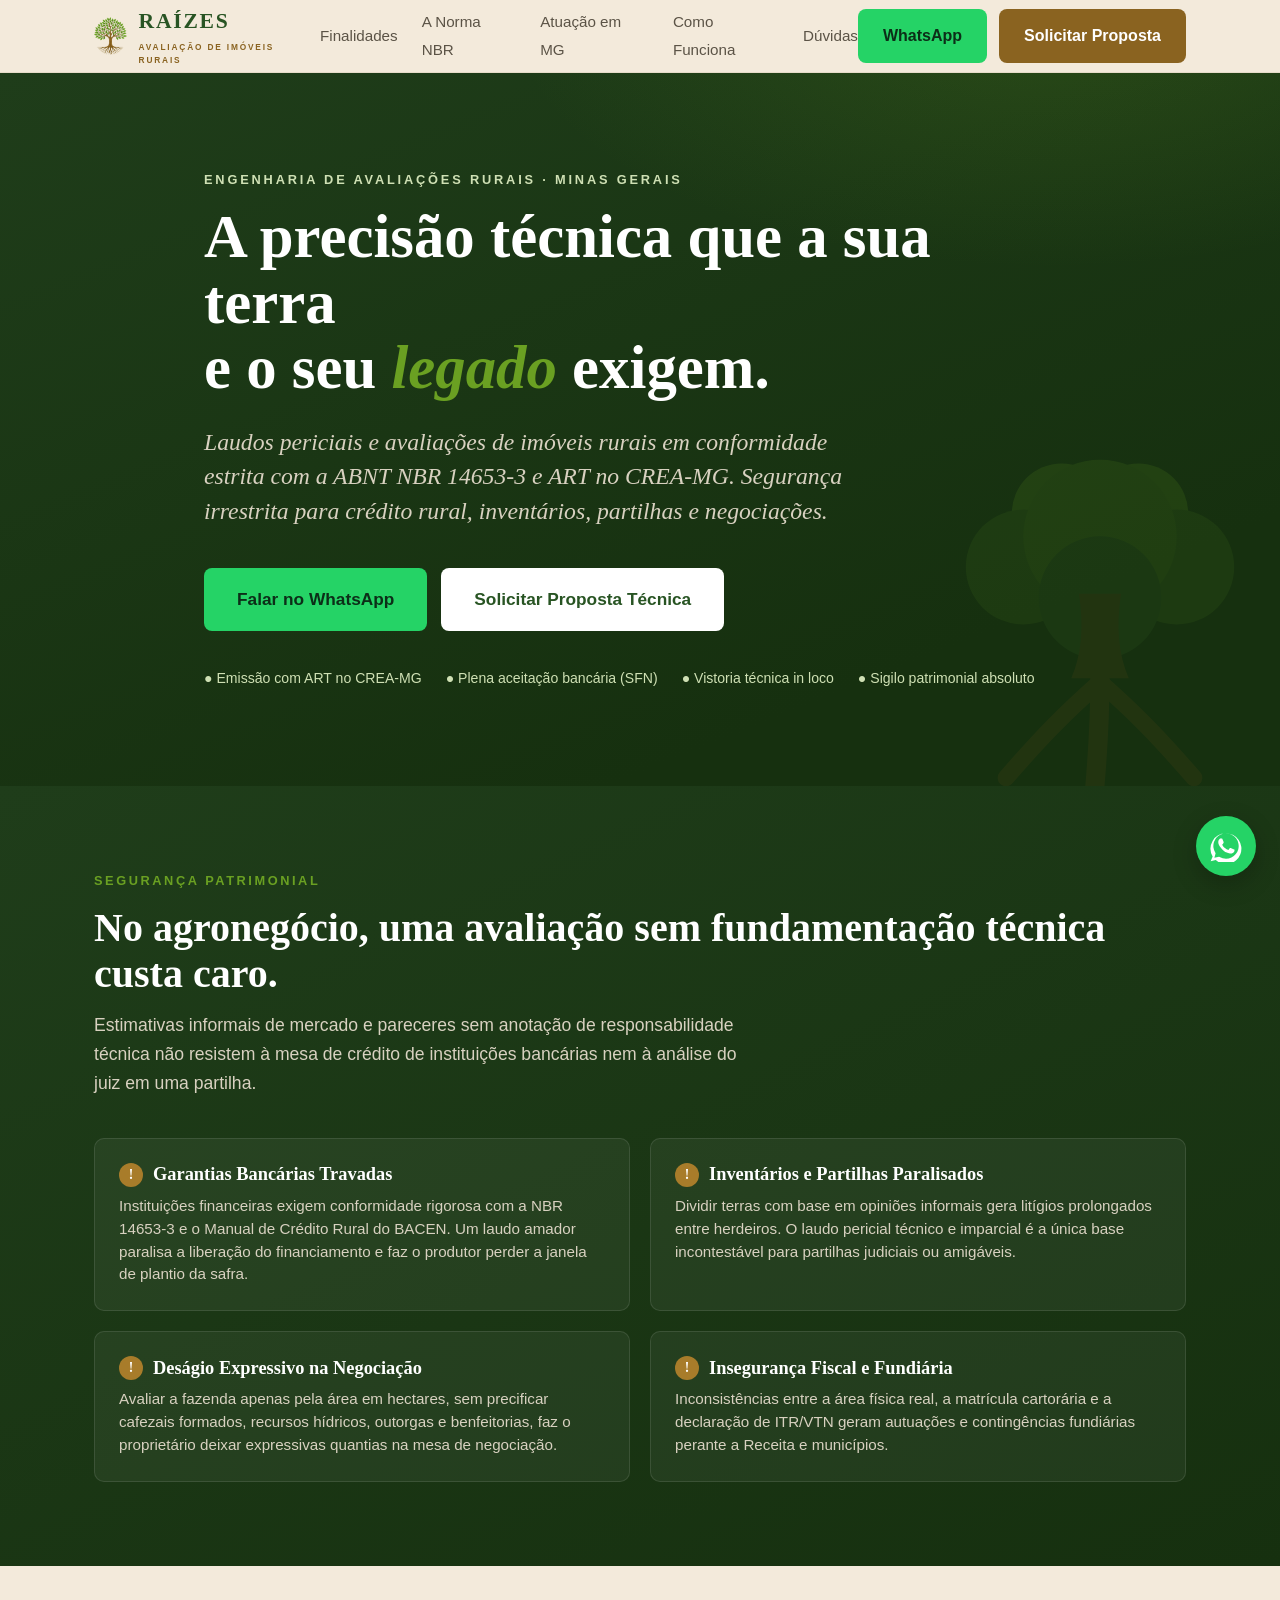
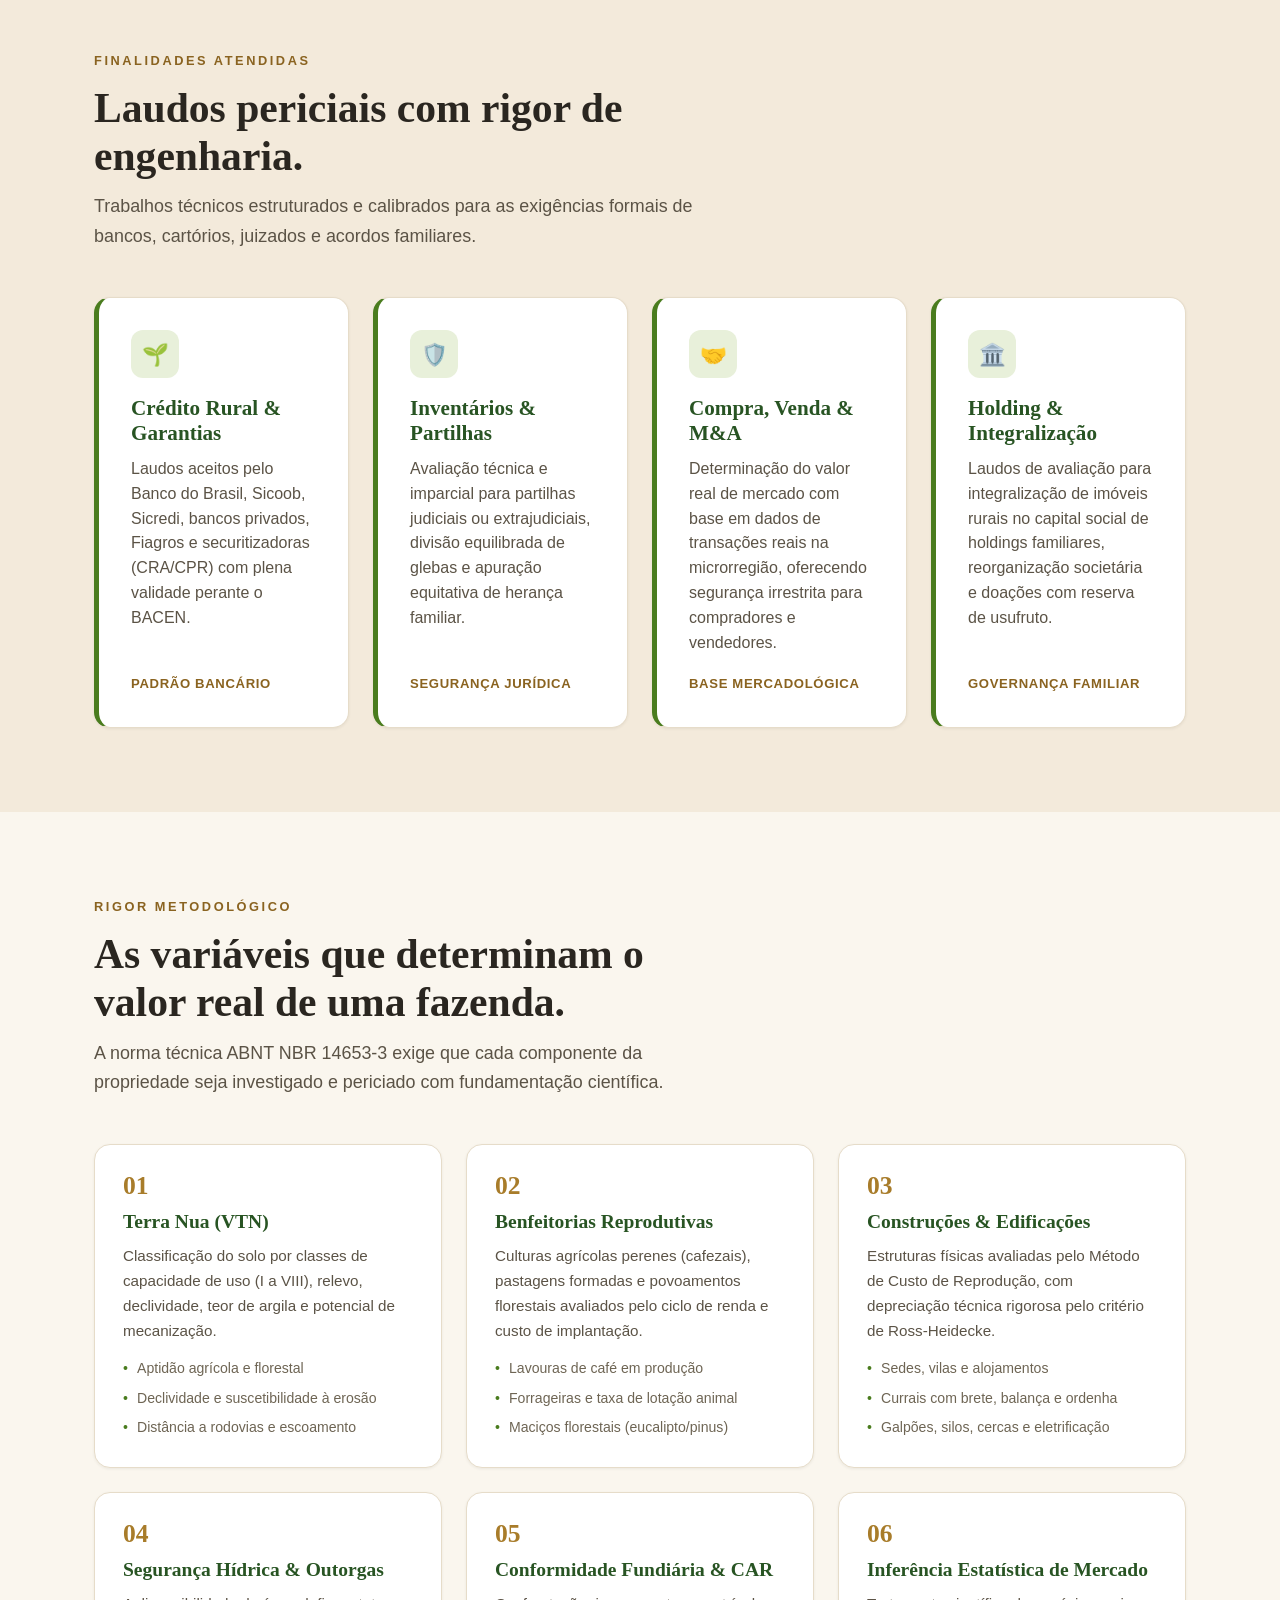
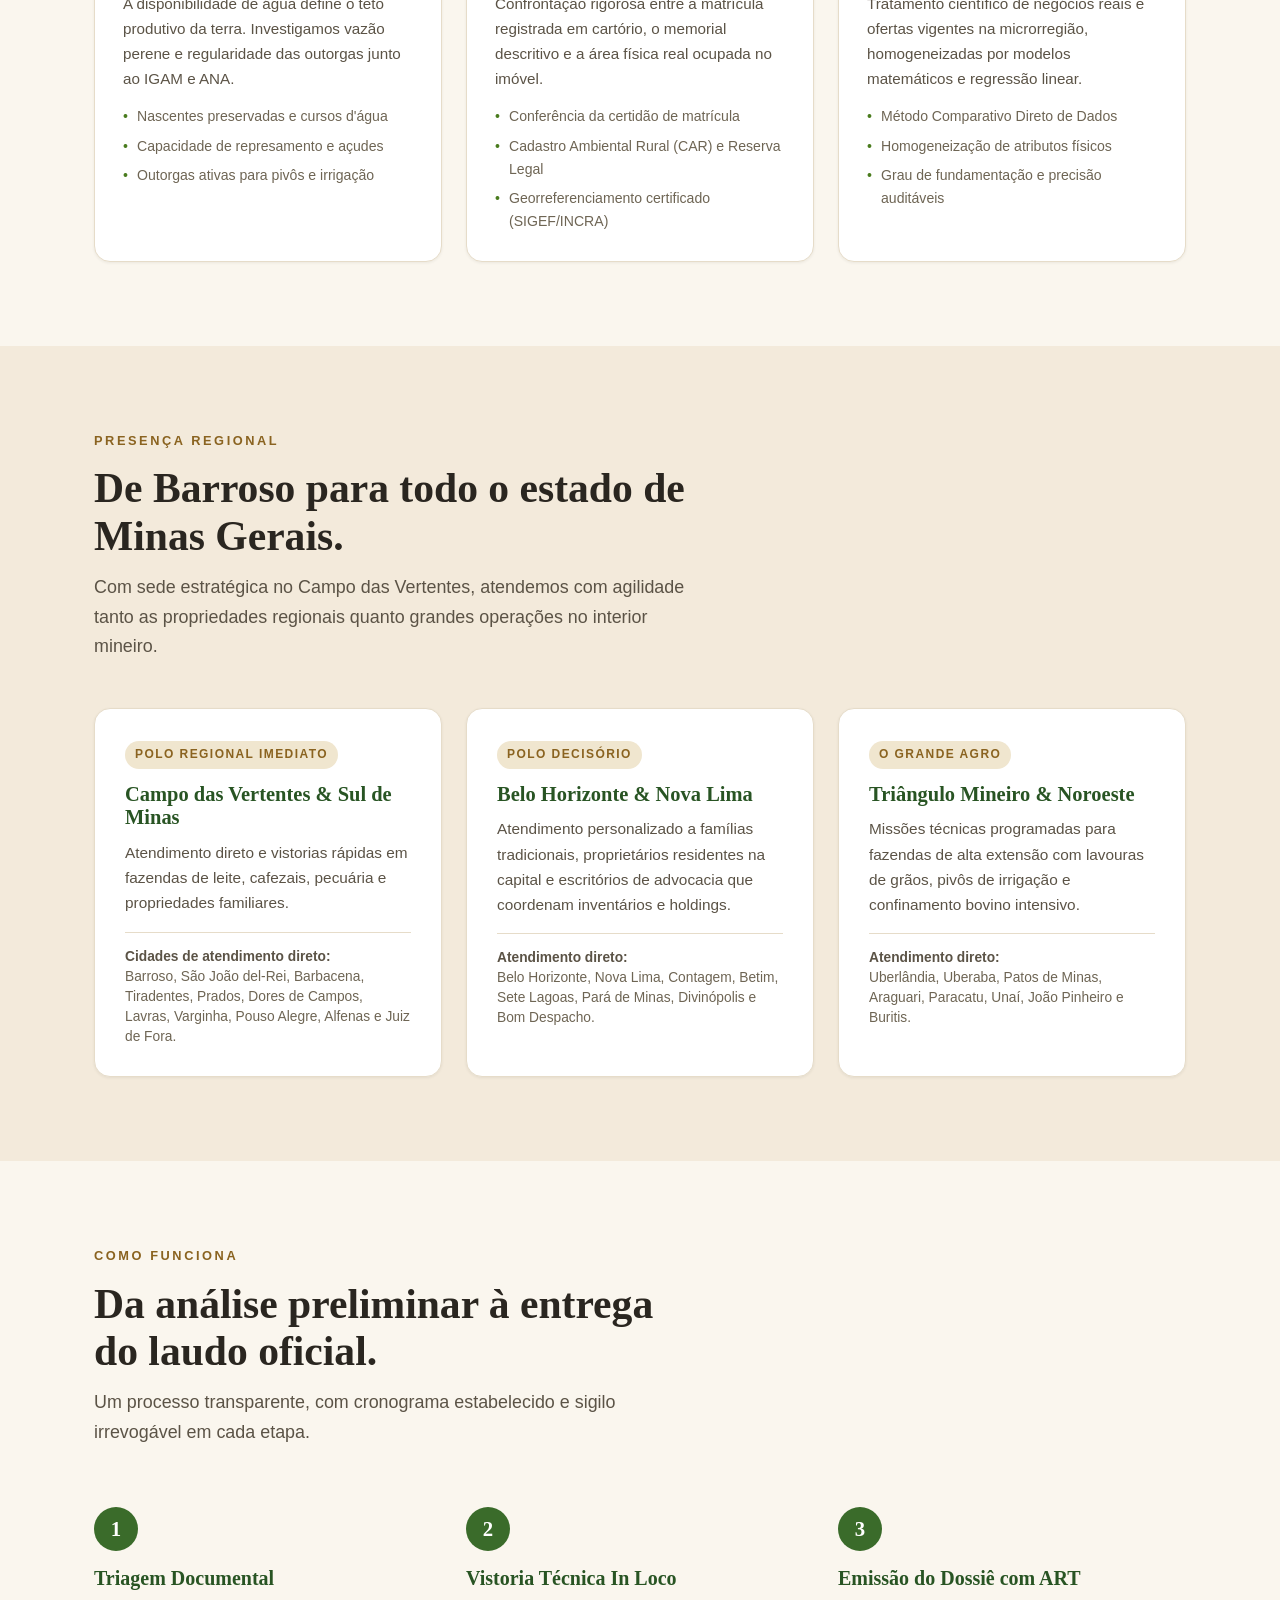
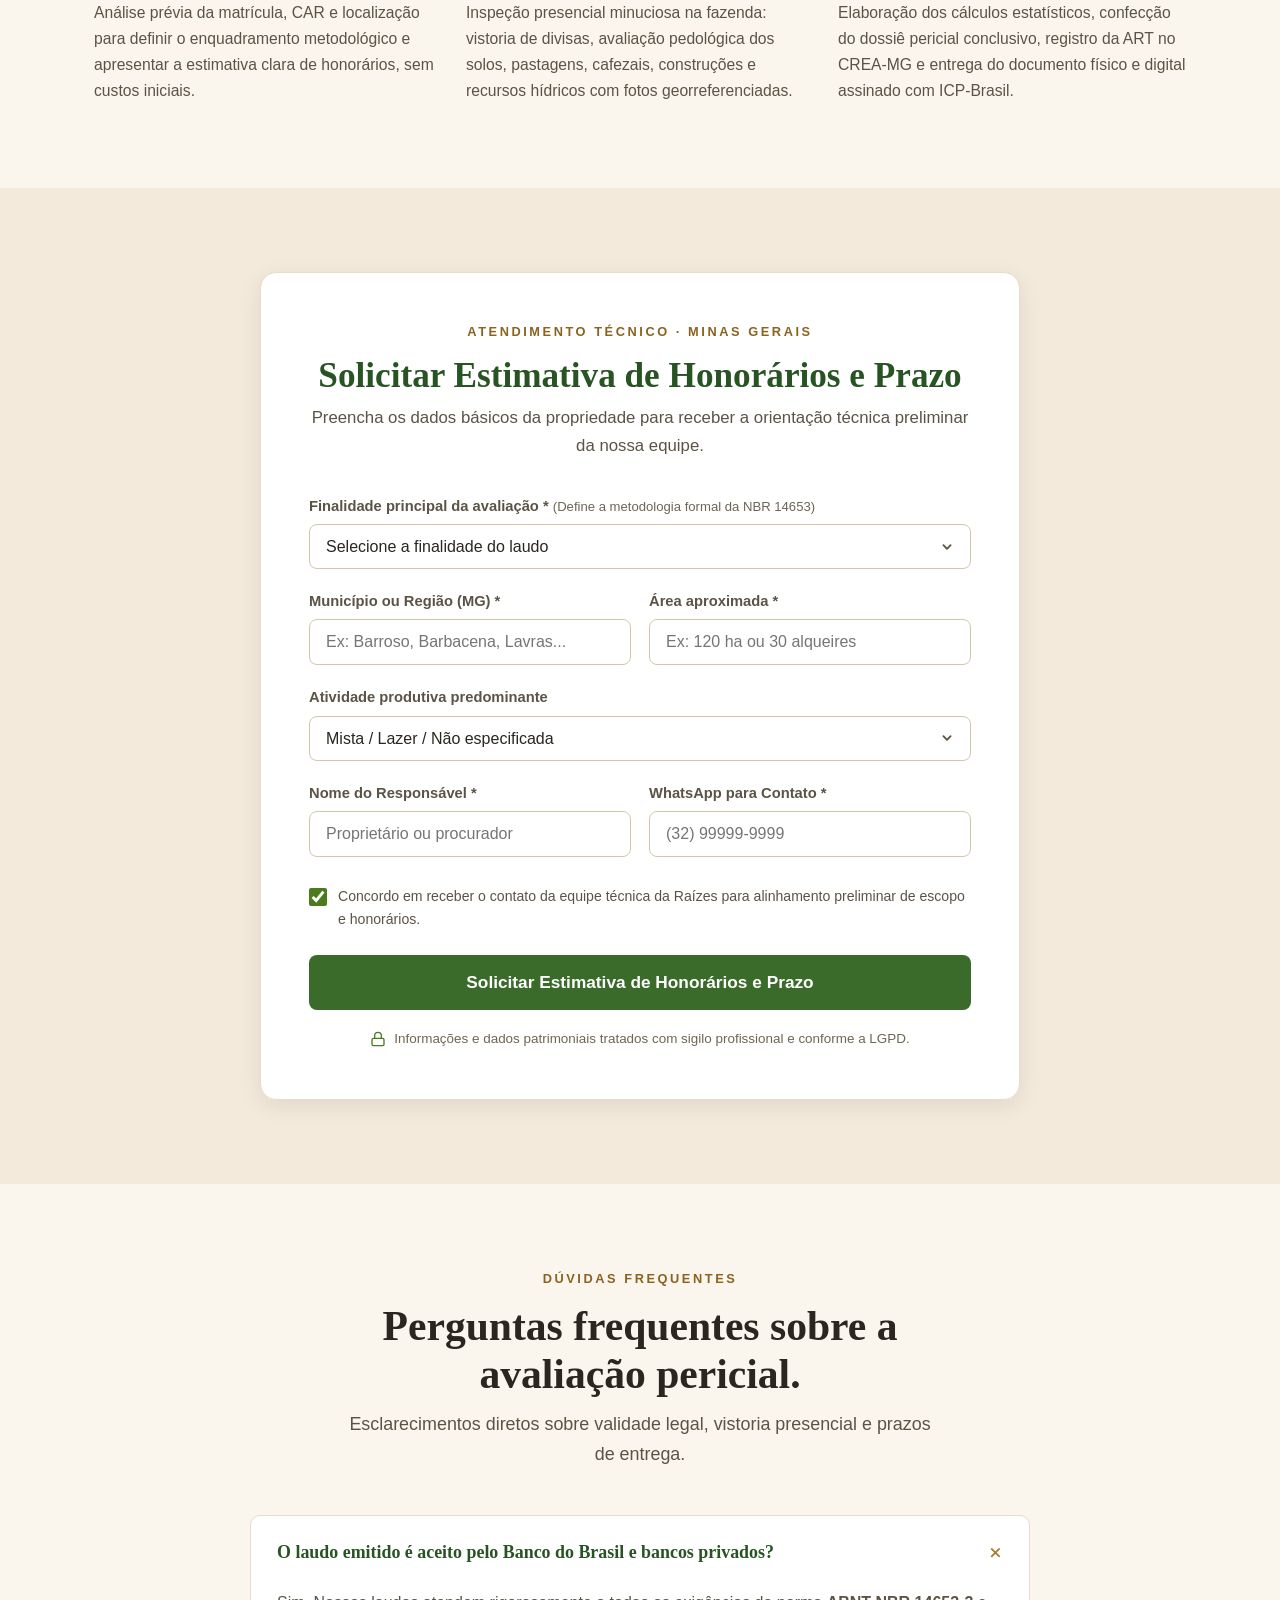
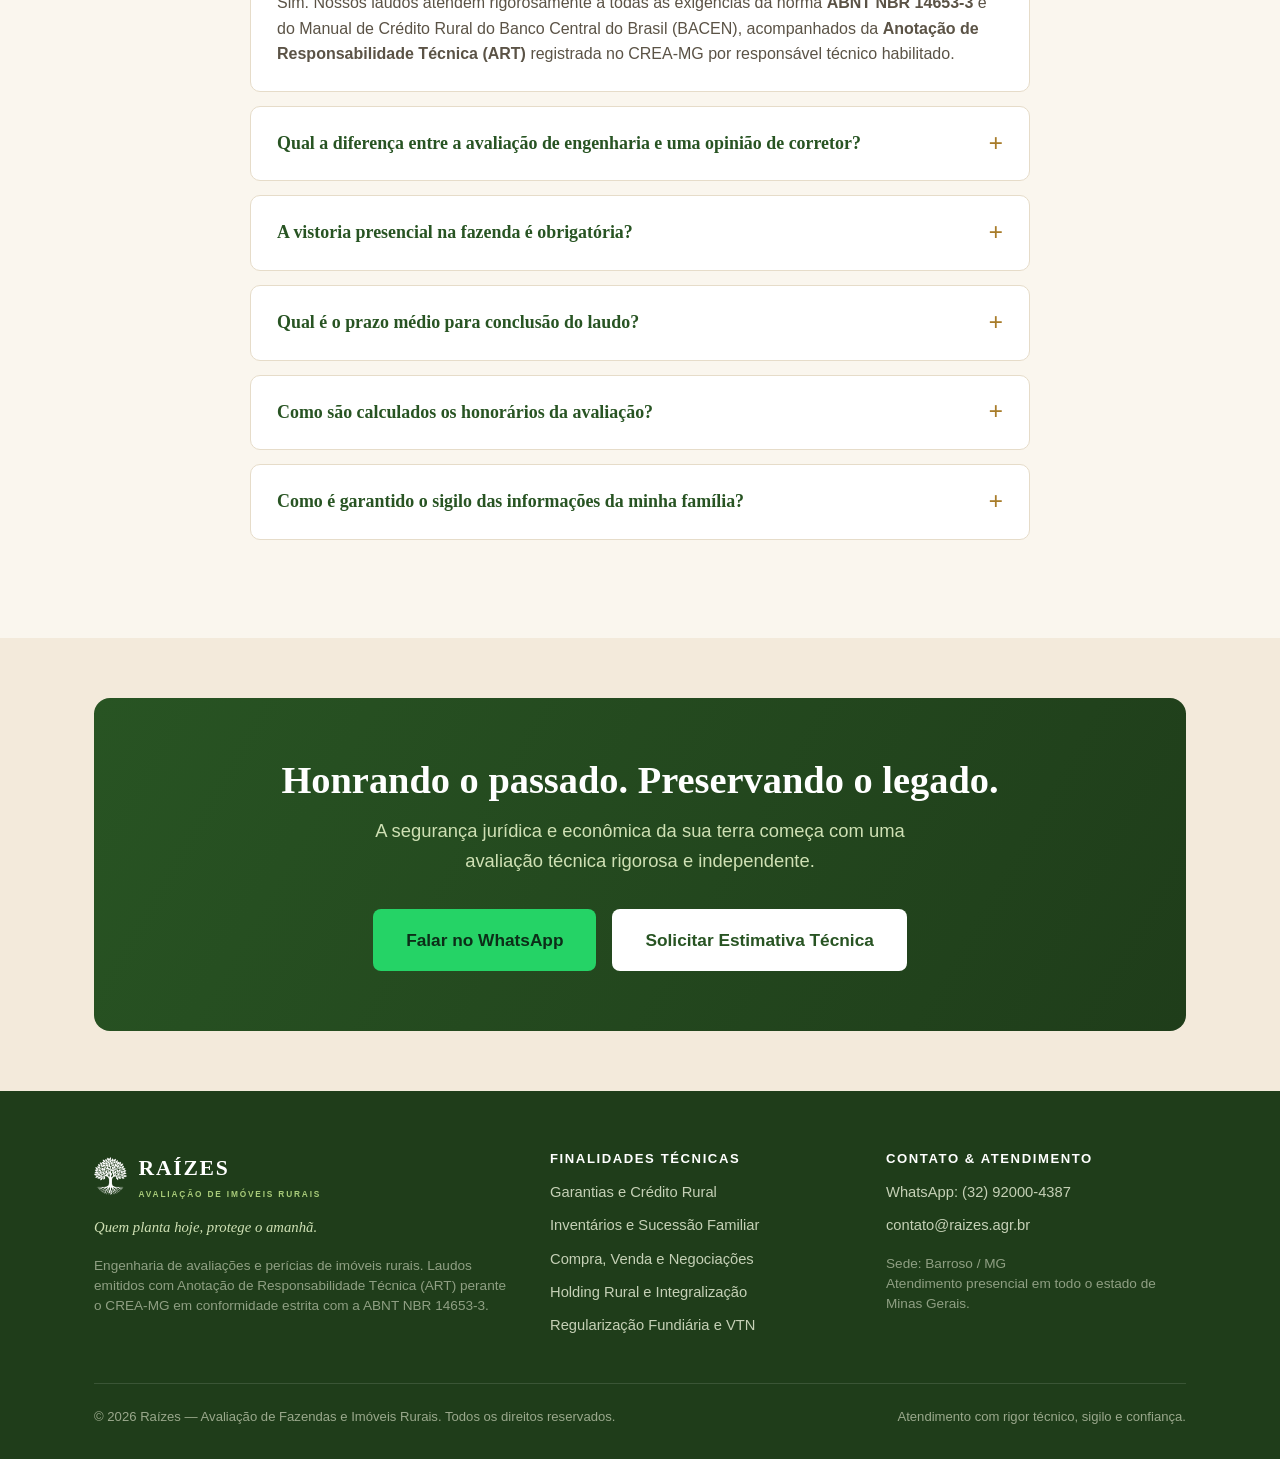
==== commit 65d7ccda: "feat(landing): redesign nobre institucional no padrão visual Raízes (respiro, hero único, pilares e " ====
--- a/index.html
+++ b/index.html
@@ -3,722 +3,565 @@
 <head>
   <meta charset="UTF-8">
   <meta name="viewport" content="width=device-width, initial-scale=1.0">
-  <meta name="theme-color" content="#142710">
-  <title>Avaliação Técnica e Pericial de Fazendas em MG | Laudos NBR 14653 · Raízes</title>
-  <meta name="description" content="Laudos periciais e avaliações de imóveis rurais em Minas Gerais em conformidade estrita com a ABNT NBR 14653-3 e ART no CREA. Segurança técnica para garantias bancárias, inventários, partilhas e compra/venda.">
+  <meta name="theme-color" content="#1F3D1A">
+  <title>Raízes — Avaliação Técnica e Pericial de Fazendas em Minas Gerais | Laudos NBR 14653</title>
+  <meta name="description" content="Avaliações periciais e laudos técnicos de fazendas e imóveis rurais em Minas Gerais. Rigor da ABNT NBR 14653-3 e ART no CREA-MG para crédito rural, inventários, partilhas e compra e venda.">
   <link rel="canonical" href="https://raizes.agr.br/avaliacao-fazendas/">
   <meta property="og:locale" content="pt_BR">
   <meta property="og:type" content="website">
-  <meta property="og:title" content="Avaliação Técnica e Pericial de Fazendas em Minas Gerais | Raízes">
-  <meta property="og:description" content="Sem achismos. Laudos periciais com rigor estatístico, ART no CREA e conformidade NBR 14653 para bancos, inventários e transações.">
+  <meta property="og:title" content="Raízes — Avaliação Técnica e Pericial de Fazendas em Minas Gerais">
+  <meta property="og:description" content="A precisão técnica que a sua terra e o seu legado exigem. Laudos periciais com ART no CREA-MG e conformidade estrita com a ABNT NBR 14653-3.">
   <meta property="og:image" content="assets/logo.png">
   <link rel="icon" type="image/png" sizes="32x32" href="assets/favicon-32.png">
   <link rel="apple-touch-icon" href="assets/favicon-180.png">
   <link rel="stylesheet" href="css/raizes.css">
   
-  <!-- Global site tag (gtag.js) - Google Ads -->
-  <!-- 
-  <script async src="https://www.googletagmanager.com/gtag/js?id=AW-XXXXXXXXX"></script>
-  <script>
-    window.dataLayer = window.dataLayer || [];
-    function gtag(){dataLayer.push(arguments);}
-    gtag('js', new Date());
-    gtag('config', 'AW-XXXXXXXXX');
+  <script type="application/ld+json">
+  {
+    "@context": "https://schema.org",
+    "@type": "ProfessionalService",
+    "name": "Raízes — Avaliação de Fazendas e Imóveis Rurais",
+    "description": "Engenharia de avaliações e perícias rurais em Minas Gerais. Laudos periciais em conformidade com a ABNT NBR 14653-3 e emissão de ART perante o CREA-MG.",
+    "areaServed": {
+      "@type": "AdministrativeArea",
+      "name": "Minas Gerais"
+    },
+    "address": {
+      "@type": "PostalAddress",
+      "addressLocality": "Barroso",
+      "addressRegion": "MG",
+      "addressCountry": "BR"
+    },
+    "telephone": "+55-32-92000-4387",
+    "slogan": "Quem planta hoje, protege o amanhã."
+  }
   </script>
-  -->
 </head>
 <body>
-
-  <!-- Top Announcement Bar -->
-  <aside class="top-bar" aria-label="Aviso institucional">
-    <div class="container">
-      <span>
-        🏛️ <strong>Engenharia de Avaliações Rurais em Minas Gerais</strong>
-        <span class="dot-separator">•</span>
-        Laudos Oficiais com ART para Bancos, Juizados, Cartórios e Holdings
-        <span class="dot-separator">•</span>
-        Sede em Barroso/MG com atuação estadual
-      </span>
-    </div>
-  </aside>
-
-  <!-- Site Header -->
+  <a class="skip-link" href="#conteudo">Pular para o conteúdo</a>
+
+  <!-- HEADER INSTITUCIONAL -->
   <header class="site-header">
-    <div class="container header-inner">
-      <div class="brand">
-        <img src="assets/logo.png" alt="Raízes — Avaliação de Fazendas e Imóveis Rurais" class="brand-logo" width="160" height="52">
-        <div class="brand-text">
-          <span class="brand-name">RAÍZES</span>
-          <span class="brand-sub">Avaliação de Imóveis Rurais</span>
-        </div>
-      </div>
-      <div class="header-cta">
-        <a href="#solicitar" class="btn btn-ghost">Pedir Orçamento</a>
-        <a href="https://wa.me/5532920004387?text=Ol%C3%A1!%20Gostaria%20de%20informa%C3%A7%C3%B5es%20sobre%20o%20laudo%20de%20avalia%C3%A7%C3%A3o%20de%20fazenda." target="_blank" rel="noopener" class="btn btn-wa">
-          <svg width="18" height="18" viewBox="0 0 24 24" fill="currentColor"><path d="M12.031 6.172c-3.181 0-5.767 2.586-5.768 5.766-.001 1.298.38 2.27 1.019 3.287l-.582 2.128 2.182-.573c.978.58 1.911.928 3.145.929 3.178 0 5.767-2.587 5.768-5.766.001-3.187-2.575-5.771-5.764-5.771zm3.392 8.244c-.144.405-.837.774-1.17.824-.299.045-.677.063-1.092-.069-.252-.08-.575-.187-.988-.365-1.739-.751-2.874-2.502-2.961-2.617-.087-.116-.708-.94-.708-1.793s.448-1.273.607-1.446c.159-.173.346-.217.462-.217l.332.006c.106.005.249-.04.39.298.144.347.491 1.2.534 1.287.043.087.072.188.014.304-.058.116-.087.188-.173.289l-.26.304c-.087.086-.177.18-.076.354.101.174.449.741.964 1.201.662.591 1.221.774 1.394.86.174.086.275.072.376-.043.101-.116.433-.506.549-.68.116-.173.231-.145.39-.086s1.011.477 1.184.564.289.13.332.202c.045.072.045.419-.099.824zm-3.392-12.416c-5.523 0-10 4.477-10 10 0 1.777.468 3.447 1.282 4.898l-1.363 4.981 5.111-1.341c1.405.772 3.018 1.212 4.73 1.212 5.523 0 10-4.477 10-10s-4.477-10-10-10z"/></svg>
-          Falar no WhatsApp
+    <div class="container nav">
+      <a class="brand" href="index.html">
+        <img src="assets/simbolo-real-sm.png" alt="Símbolo Raízes" width="34" height="40">
+        <span>RAÍZES<small>AVALIAÇÃO DE IMÓVEIS RURAIS</small></span>
+      </a>
+
+      <ul class="nav-links" id="menu">
+        <li><a href="#finalidades">Finalidades</a></li>
+        <li><a href="#metodologia">A Norma NBR</a></li>
+        <li><a href="#atuacao">Atuação em MG</a></li>
+        <li><a href="#como-funciona">Como Funciona</a></li>
+        <li><a href="#duvidas">Dúvidas</a></li>
+      </ul>
+
+      <div class="nav-cta">
+        <a class="btn btn-wa" href="https://wa.me/5532920004387?text=Ol%C3%A1!%20Gostaria%20de%20informa%C3%A7%C3%B5es%20sobre%20o%20laudo%20de%20avalia%C3%A7%C3%A3o%20de%20fazenda." target="_blank" rel="noopener">
+          WhatsApp
         </a>
+        <a class="btn btn-accent" href="#solicitar">Solicitar Proposta</a>
+        <button class="menu-toggle" id="menu-toggle" aria-label="Abrir menu" aria-expanded="false" aria-controls="menu">
+          <span></span><span></span><span></span>
+        </button>
       </div>
     </div>
   </header>
 
-  <main>
-    <!-- Hero Section (Schwartz: Solution-Seeking / High Proof) -->
+  <main id="conteudo" tabindex="-1">
+
+    <!-- HERO NOBRE E ESPAÇOSO (PADRÃO RAÍZES) -->
     <section class="hero">
-      <div class="container hero-layout">
-        
-        <!-- Left Column: Copywriting com Mecanismo Único -->
-        <div class="hero-content">
-          <div class="hero-eyebrow">
-            <span class="badge-dot"></span>
-            <span>ABNT NBR 14653-3 · ART REGISTRADA NO CREA</span>
-          </div>
-          <h1 class="hero-title">
-            Não Deixe Dinheiro na Mesa Nem Trave Seu Crédito: <em>Avaliação Pericial de Fazendas</em>
-          </h1>
-          <p class="hero-desc">
-            Elimine o risco de glosa bancária, contestações judiciais e partilhas injustas. Emitimos laudos técnicos conclusivos de engenharia agronômica com vistoria presencial rigorosa, método comparativo direto e ART em todo o estado de Minas Gerais.
-          </p>
-
-          <div class="hero-badges">
-            <div class="badge-item">
-              <svg width="20" height="20" viewBox="0 0 24 24" fill="none" stroke="currentColor" stroke-width="2.5"><polyline points="20 6 9 17 4 12"/></svg>
-              <span>100% Aceito em Bancos (BB, Sicoob, Privados)</span>
+      <svg class="roots" viewBox="0 0 120 120" aria-hidden="true">
+        <circle cx="50" cy="28" r="13" fill="#6AA022"/>
+        <circle cx="70" cy="28" r="13" fill="#6AA022"/>
+        <circle cx="40" cy="42" r="15" fill="#4A7C1E"/>
+        <circle cx="80" cy="42" r="15" fill="#4A7C1E"/>
+        <circle cx="60" cy="34" r="20" fill="#5E961F"/>
+        <circle cx="60" cy="50" r="16" fill="#3A6B2A"/>
+        <path d="M54.5 49 Q56.5 62 52.5 71 L67.5 71 Q63.5 62 65.5 49 Z" fill="#6E4E1C"/>
+        <g fill="none" stroke="#6E4E1C" stroke-linecap="round">
+          <path d="M60 70 C60 82 59.5 90 58.5 101" stroke-width="5"/>
+          <path d="M60 72 C51 80 45 86 35.5 97" stroke-width="4.4"/>
+          <path d="M60 72 C69 80 75 86 84.5 97" stroke-width="4.4"/>
+        </g>
+      </svg>
+
+      <div class="container">
+        <div class="eyebrow">Engenharia de Avaliações Rurais · Minas Gerais</div>
+        <h1>A precisão técnica que a sua terra<br>e o seu <em>legado</em> exigem.</h1>
+        <p class="lead">
+          Laudos periciais e avaliações de imóveis rurais em conformidade estrita com a ABNT NBR 14653-3 e ART no CREA-MG. Segurança irrestrita para crédito rural, inventários, partilhas e negociações.
+        </p>
+        <div class="cta-row">
+          <a class="btn btn-wa btn-lg" href="https://wa.me/5532920004387?text=Ol%C3%A1!%20Quero%20conversar%20sobre%20a%20avalia%C3%A7%C3%A3o%20de%20uma%20propriedade%20rural%20em%20Minas%20Gerais." target="_blank" rel="noopener">
+            Falar no WhatsApp
+          </a>
+          <a class="btn btn-light btn-lg" href="#solicitar">
+            Solicitar Proposta Técnica
+          </a>
+        </div>
+        <div class="trust">
+          <span>● Emissão com ART no CREA-MG</span>
+          <span>● Plena aceitação bancária (SFN)</span>
+          <span>● Vistoria técnica in loco</span>
+          <span>● Sigilo patrimonial absoluto</span>
+        </div>
+      </div>
+    </section>
+
+    <!-- RISCOS: O QUE ESTÁ EM JOGO -->
+    <section class="dark">
+      <div class="container">
+        <div class="eyebrow">Segurança Patrimonial</div>
+        <h2>No agronegócio, uma avaliação sem fundamentação técnica custa caro.</h2>
+        <p style="margin-top:14px;max-width:68ch">
+          Estimativas informais de mercado e pareceres sem anotação de responsabilidade técnica não resistem à mesa de crédito de instituições bancárias nem à análise do juiz em uma partilha.
+        </p>
+
+        <div class="risk-grid">
+          <div class="risk-item">
+            <h3><span class="x">!</span> Garantias Bancárias Travadas</h3>
+            <p>Instituições financeiras exigem conformidade rigorosa com a NBR 14653-3 e o Manual de Crédito Rural do BACEN. Um laudo amador paralisa a liberação do financiamento e faz o produtor perder a janela de plantio da safra.</p>
+          </div>
+
+          <div class="risk-item">
+            <h3><span class="x">!</span> Inventários e Partilhas Paralisados</h3>
+            <p>Dividir terras com base em opiniões informais gera litígios prolongados entre herdeiros. O laudo pericial técnico e imparcial é a única base incontestável para partilhas judiciais ou amigáveis.</p>
+          </div>
+
+          <div class="risk-item">
+            <h3><span class="x">!</span> Deságio Expressivo na Negociação</h3>
+            <p>Avaliar a fazenda apenas pela área em hectares, sem precificar cafezais formados, recursos hídricos, outorgas e benfeitorias, faz o proprietário deixar expressivas quantias na mesa de negociação.</p>
+          </div>
+
+          <div class="risk-item">
+            <h3><span class="x">!</span> Insegurança Fiscal e Fundiária</h3>
+            <p>Inconsistências entre a área física real, a matrícula cartorária e a declaração de ITR/VTN geram autuações e contingências fundiárias perante a Receita e municípios.</p>
+          </div>
+        </div>
+      </div>
+    </section>
+
+    <!-- FINALIDADES ATENDIDAS -->
+    <section id="finalidades">
+      <div class="container">
+        <div class="section-head">
+          <div class="eyebrow">Finalidades Atendidas</div>
+          <h2>Laudos periciais com rigor de engenharia.</h2>
+          <p>Trabalhos técnicos estruturados e calibrados para as exigências formais de bancos, cartórios, juizados e acordos familiares.</p>
+        </div>
+
+        <div class="grid g4">
+          <div class="card pilar">
+            <div class="ico">🌱</div>
+            <h3>Crédito Rural & Garantias</h3>
+            <p>Laudos aceitos pelo Banco do Brasil, Sicoob, Sicredi, bancos privados, Fiagros e securitizadoras (CRA/CPR) com plena validade perante o BACEN.</p>
+            <div class="tag">Padrão Bancário</div>
+          </div>
+
+          <div class="card pilar">
+            <div class="ico">🛡️</div>
+            <h3>Inventários & Partilhas</h3>
+            <p>Avaliação técnica e imparcial para partilhas judiciais ou extrajudiciais, divisão equilibrada de glebas e apuração equitativa de herança familiar.</p>
+            <div class="tag">Segurança Jurídica</div>
+          </div>
+
+          <div class="card pilar">
+            <div class="ico">🤝</div>
+            <h3>Compra, Venda & M&A</h3>
+            <p>Determinação do valor real de mercado com base em dados de transações reais na microrregião, oferecendo segurança irrestrita para compradores e vendedores.</p>
+            <div class="tag">Base Mercadológica</div>
+          </div>
+
+          <div class="card pilar">
+            <div class="ico">🏛️</div>
+            <h3>Holding & Integralização</h3>
+            <p>Laudos de avaliação para integralização de imóveis rurais no capital social de holdings familiares, reorganização societária e doações com reserva de usufruto.</p>
+            <div class="tag">Governança Familiar</div>
+          </div>
+        </div>
+      </div>
+    </section>
+
+    <!-- RIGOR METODOLÓGICO: A NORMA NBR 14653-3 -->
+    <section class="alt" id="metodologia">
+      <div class="container">
+        <div class="section-head">
+          <div class="eyebrow">Rigor Metodológico</div>
+          <h2>As variáveis que determinam o valor real de uma fazenda.</h2>
+          <p>A norma técnica ABNT NBR 14653-3 exige que cada componente da propriedade seja investigado e periciado com fundamentação científica.</p>
+        </div>
+
+        <div class="grid g3">
+          <div class="tech-item">
+            <div class="num">01</div>
+            <h3>Terra Nua (VTN)</h3>
+            <p>Classificação do solo por classes de capacidade de uso (I a VIII), relevo, declividade, teor de argila e potencial de mecanização.</p>
+            <ul>
+              <li>Aptidão agrícola e florestal</li>
+              <li>Declividade e suscetibilidade à erosão</li>
+              <li>Distância a rodovias e escoamento</li>
+            </ul>
+          </div>
+
+          <div class="tech-item">
+            <div class="num">02</div>
+            <h3>Benfeitorias Reprodutivas</h3>
+            <p>Culturas agrícolas perenes (cafezais), pastagens formadas e povoamentos florestais avaliados pelo ciclo de renda e custo de implantação.</p>
+            <ul>
+              <li>Lavouras de café em produção</li>
+              <li>Forrageiras e taxa de lotação animal</li>
+              <li>Maciços florestais (eucalipto/pinus)</li>
+            </ul>
+          </div>
+
+          <div class="tech-item">
+            <div class="num">03</div>
+            <h3>Construções & Edificações</h3>
+            <p>Estruturas físicas avaliadas pelo Método de Custo de Reprodução, com depreciação técnica rigorosa pelo critério de Ross-Heidecke.</p>
+            <ul>
+              <li>Sedes, vilas e alojamentos</li>
+              <li>Currais com brete, balança e ordenha</li>
+              <li>Galpões, silos, cercas e eletrificação</li>
+            </ul>
+          </div>
+
+          <div class="tech-item">
+            <div class="num">04</div>
+            <h3>Segurança Hídrica & Outorgas</h3>
+            <p>A disponibilidade de água define o teto produtivo da terra. Investigamos vazão perene e regularidade das outorgas junto ao IGAM e ANA.</p>
+            <ul>
+              <li>Nascentes preservadas e cursos d'água</li>
+              <li>Capacidade de represamento e açudes</li>
+              <li>Outorgas ativas para pivôs e irrigação</li>
+            </ul>
+          </div>
+
+          <div class="tech-item">
+            <div class="num">05</div>
+            <h3>Conformidade Fundiária & CAR</h3>
+            <p>Confrontação rigorosa entre a matrícula registrada em cartório, o memorial descritivo e a área física real ocupada no imóvel.</p>
+            <ul>
+              <li>Conferência da certidão de matrícula</li>
+              <li>Cadastro Ambiental Rural (CAR) e Reserva Legal</li>
+              <li>Georreferenciamento certificado (SIGEF/INCRA)</li>
+            </ul>
+          </div>
+
+          <div class="tech-item">
+            <div class="num">06</div>
+            <h3>Inferência Estatística de Mercado</h3>
+            <p>Tratamento científico de negócios reais e ofertas vigentes na microrregião, homogeneizadas por modelos matemáticos e regressão linear.</p>
+            <ul>
+              <li>Método Comparativo Direto de Dados</li>
+              <li>Homogeneização de atributos físicos</li>
+              <li>Grau de fundamentação e precisão auditáveis</li>
+            </ul>
+          </div>
+        </div>
+      </div>
+    </section>
+
+    <!-- ATUAÇÃO REGIONAL EM MINAS GERAIS -->
+    <section id="atuacao">
+      <div class="container">
+        <div class="section-head">
+          <div class="eyebrow">Presença Regional</div>
+          <h2>De Barroso para todo o estado de Minas Gerais.</h2>
+          <p>Com sede estratégica no Campo das Vertentes, atendemos com agilidade tanto as propriedades regionais quanto grandes operações no interior mineiro.</p>
+        </div>
+
+        <div class="grid g3">
+          <div class="geo-card">
+            <span class="badge">Polo Regional Imediato</span>
+            <h3>Campo das Vertentes & Sul de Minas</h3>
+            <p>Atendimento direto e vistorias rápidas em fazendas de leite, cafezais, pecuária e propriedades familiares.</p>
+            <div class="cities">
+              <strong>Cidades de atendimento direto:</strong><br>
+              Barroso, São João del-Rei, Barbacena, Tiradentes, Prados, Dores de Campos, Lavras, Varginha, Pouso Alegre, Alfenas e Juiz de Fora.
             </div>
-            <div class="badge-item">
-              <svg width="20" height="20" viewBox="0 0 24 24" fill="none" stroke="currentColor" stroke-width="2.5"><polyline points="20 6 9 17 4 12"/></svg>
-              <span>Vistoria Georreferenciada In Loco</span>
+          </div>
+
+          <div class="geo-card">
+            <span class="badge">Polo Decisório</span>
+            <h3>Belo Horizonte & Nova Lima</h3>
+            <p>Atendimento personalizado a famílias tradicionais, proprietários residentes na capital e escritórios de advocacia que coordenam inventários e holdings.</p>
+            <div class="cities">
+              <strong>Atendimento direto:</strong><br>
+              Belo Horizonte, Nova Lima, Contagem, Betim, Sete Lagoas, Pará de Minas, Divinópolis e Bom Despacho.
             </div>
-            <div class="badge-item">
-              <svg width="20" height="20" viewBox="0 0 24 24" fill="none" stroke="currentColor" stroke-width="2.5"><polyline points="20 6 9 17 4 12"/></svg>
-              <span>Sigilo Patrimonial e LGPD</span>
+          </div>
+
+          <div class="geo-card">
+            <span class="badge">O Grande Agro</span>
+            <h3>Triângulo Mineiro & Noroeste</h3>
+            <p>Missões técnicas programadas para fazendas de alta extensão com lavouras de grãos, pivôs de irrigação e confinamento bovino intensivo.</p>
+            <div class="cities">
+              <strong>Atendimento direto:</strong><br>
+              Uberlândia, Uberaba, Patos de Minas, Araguari, Paracatu, Unaí, João Pinheiro e Buritis.
             </div>
           </div>
         </div>
-
-        <!-- Right Column: Form com Design Refactoring UI & Wroblewski -->
-        <div class="hero-form-card" id="solicitar">
-          <div class="form-header">
-            <span class="form-tag">Atendimento Técnico MG</span>
-            <h2 class="form-title">Calcular Escopo do Laudo</h2>
-            <p class="form-subtitle">Informe os dados básicos da fazenda para receber a previsão técnica de honorários e prazo.</p>
-          </div>
-
-          <form id="form-avaliacao">
-            <input type="hidden" name="access_key" value="YOUR_ACCESS_KEY">
-            <input type="hidden" name="subject" value="Novo Pedido de Avaliação de Fazenda — Raízes">
-            <input type="hidden" name="from_name" value="Landing Page Avaliação">
-
-            <div class="form-group">
-              <label for="objetivo">
-                Finalidade principal da avaliação *
-                <span class="hint">Define o método da NBR</span>
-              </label>
-              <select id="objetivo" name="objetivo" required>
-                <option value="" disabled selected>Selecione para que precisa do laudo</option>
-                <option value="Garantia Bancária / Crédito Rural">Garantia Bancária ou Crédito Rural (BB, Sicoob, Privados, CRAs)</option>
-                <option value="Inventário / Sucessão Familiar">Inventário, Partilha ou Divisão entre Herdeiros</option>
-                <option value="Compra e Venda / Negociação">Compra e Venda / Precificação Justa de Mercado</option>
-                <option value="Holding Rural / Planejamento Patrimonial">Holding Rural / Reestruturação Patrimonial</option>
-                <option value="Perícia Judicial / Assistência Técnica">Perícia Judicial / Processo / Desapropriação</option>
-                <option value="Regularização / ITR / VTN">Regularização Fiscal / ITR / VTN Prefeitura</option>
-              </select>
+      </div>
+    </section>
+
+    <!-- COMO FUNCIONA O PROCESSO -->
+    <section class="alt" id="como-funciona">
+      <div class="container">
+        <div class="section-head">
+          <div class="eyebrow">Como Funciona</div>
+          <h2>Da análise preliminar à entrega do laudo oficial.</h2>
+          <p>Um processo transparente, com cronograma estabelecido e sigilo irrevogável em cada etapa.</p>
+        </div>
+
+        <div class="grid g3">
+          <div class="step">
+            <div class="s">1</div>
+            <h3>Triagem Documental</h3>
+            <p>Análise prévia da matrícula, CAR e localização para definir o enquadramento metodológico e apresentar a estimativa clara de honorários, sem custos iniciais.</p>
+          </div>
+
+          <div class="step">
+            <div class="s">2</div>
+            <h3>Vistoria Técnica In Loco</h3>
+            <p>Inspeção presencial minuciosa na fazenda: vistoria de divisas, avaliação pedológica dos solos, pastagens, cafezais, construções e recursos hídricos com fotos georreferenciadas.</p>
+          </div>
+
+          <div class="step">
+            <div class="s">3</div>
+            <h3>Emissão do Dossiê com ART</h3>
+            <p>Elaboração dos cálculos estatísticos, confecção do dossiê pericial conclusivo, registro da ART no CREA-MG e entrega do documento físico e digital assinado com ICP-Brasil.</p>
+          </div>
+        </div>
+      </div>
+    </section>
+
+    <!-- FORMULÁRIO DEDICADO DE SOLICITAÇÃO -->
+    <section class="form-section" id="solicitar">
+      <div class="container">
+        <div class="form-wrap">
+          <div class="form-card">
+            <div class="form-header">
+              <div class="eyebrow">Atendimento Técnico · Minas Gerais</div>
+              <h2>Solicitar Estimativa de Honorários e Prazo</h2>
+              <p>Preencha os dados básicos da propriedade para receber a orientação técnica preliminar da nossa equipe.</p>
             </div>
 
-            <div class="form-row">
-              <div class="form-group">
-                <label for="municipio">Município / Região (MG) *</label>
-                <input type="text" id="municipio" name="municipio" placeholder="Ex: Barroso, Barbacena..." required>
+            <form id="form-avaliacao">
+              <input type="hidden" name="access_key" value="YOUR_ACCESS_KEY">
+              <input type="hidden" name="subject" value="Novo Pedido de Avaliação de Fazenda — Raízes">
+              <input type="hidden" name="from_name" value="Landing Page Avaliação">
+
+              <div class="field">
+                <label for="objetivo">
+                  Finalidade principal da avaliação *
+                  <span class="hint">(Define a metodologia formal da NBR 14653)</span>
+                </label>
+                <select id="objetivo" name="objetivo" required>
+                  <option value="" disabled selected>Selecione a finalidade do laudo</option>
+                  <option value="Garantia Bancária / Crédito Rural">Garantia Bancária ou Crédito Rural (Banco do Brasil, Sicoob, Privados, CPR/CRA)</option>
+                  <option value="Inventário / Sucessão Familiar">Inventário, Partilha ou Divisão entre Herdeiros</option>
+                  <option value="Compra e Venda / Negociação">Compra e Venda / Precificação Real de Mercado</option>
+                  <option value="Holding Rural / Planejamento Patrimonial">Holding Rural / Integralização ao Capital Social</option>
+                  <option value="Perícia Judicial / Assistência Técnica">Perícia Judicial / Processo / Desapropriação</option>
+                  <option value="Regularização / ITR / VTN">Regularização Fiscal / ITR / VTN Municipal</option>
+                </select>
               </div>
-              <div class="form-group">
-                <label for="area">Área aproximada *</label>
-                <input type="text" id="area" name="area" placeholder="Ex: 120 ha ou 30 alq." required>
+
+              <div class="form-grid-2">
+                <div class="field">
+                  <label for="municipio">Município ou Região (MG) *</label>
+                  <input type="text" id="municipio" name="municipio" placeholder="Ex: Barroso, Barbacena, Lavras..." required>
+                </div>
+
+                <div class="field">
+                  <label for="area">Área aproximada *</label>
+                  <input type="text" id="area" name="area" placeholder="Ex: 120 ha ou 30 alqueires" required>
+                </div>
               </div>
-            </div>
-
-            <div class="form-group">
-              <label for="aptidao">Aptidão ou atividade produtiva</label>
-              <select id="aptidao" name="aptidao">
-                <option value="Mista ou Lazer">Mista ou Lazer / Não especificada</option>
-                <option value="Agricultura / Grãos">Agricultura / Grãos (Soja, Milho, Trigo)</option>
-                <option value="Cafeicultura">Cafeicultura</option>
-                <option value="Pecuária Leiteira">Pecuária Leiteira</option>
-                <option value="Pecuária de Corte">Pecuária de Corte</option>
-                <option value="Silvicultura">Silvicultura / Reflorestamento</option>
-              </select>
-            </div>
-
-            <div class="form-row">
-              <div class="form-group">
-                <label for="nome">Nome do Responsável *</label>
-                <input type="text" id="nome" name="nome" placeholder="Proprietário ou procurador" required>
+
+              <div class="field">
+                <label for="aptidao">Atividade produtiva predominante</label>
+                <select id="aptidao" name="aptidao">
+                  <option value="Mista ou Lazer">Mista / Lazer / Não especificada</option>
+                  <option value="Pecuária de Leite">Pecuária Leiteira</option>
+                  <option value="Pecuária de Corte">Pecuária de Corte</option>
+                  <option value="Cafeicultura">Cafeicultura</option>
+                  <option value="Agricultura / Grãos">Agricultura / Grãos (Soja, Milho, Feijão)</option>
+                  <option value="Silvicultura">Silvicultura / Reflorestamento</option>
+                </select>
               </div>
-              <div class="form-group">
-                <label for="whatsapp">WhatsApp de Contato *</label>
-                <input type="tel" id="whatsapp" name="whatsapp" inputmode="tel" placeholder="(32) 99999-9999" required>
+
+              <div class="form-grid-2">
+                <div class="field">
+                  <label for="nome">Nome do Responsável *</label>
+                  <input type="text" id="nome" name="nome" placeholder="Proprietário ou procurador" required>
+                </div>
+
+                <div class="field">
+                  <label for="whatsapp">WhatsApp para Contato *</label>
+                  <input type="tel" id="whatsapp" name="whatsapp" inputmode="tel" placeholder="(32) 99999-9999" required>
+                </div>
               </div>
-            </div>
-
-            <div class="form-privacy">
-              <input type="checkbox" id="consent" required checked>
-              <label for="consent">Concordo em receber contato da equipe técnica da Raízes para alinhamento preliminar sem compromisso.</label>
-            </div>
-
-            <button type="submit" class="btn btn-primary btn-lg btn-full">
-              Solicitar Estimativa de Honorários e Prazo
-            </button>
-
-            <div class="form-guarantee">
-              <svg width="15" height="15" viewBox="0 0 24 24" fill="none" stroke="currentColor" stroke-width="2"><rect x="3" y="11" width="18" height="11" rx="2" ry="2"></rect><path d="M7 11V7a5 5 0 0 1 10 0v4"></path></svg>
-              <span>Seus dados e informações patrimoniais são 100% confidenciais.</span>
-            </div>
-          </form>
-        </div>
-
-      </div>
-    </section>
-
-    <!-- Section: O Custo Real de uma Avaliação Incorreta (Schwartz / Hopkins - Pain Canalization) -->
-    <section class="sec-risks">
-      <div class="container">
-        <div class="section-header">
-          <span class="section-tag">O Risco da Amadorismo</span>
-          <h2 class="section-title">O Que Está em Jogo Quando um Imóvel Rural é Mal Avaliado?</h2>
-          <p class="section-desc">
-            No mercado agropecuário, uma estimativa superficial ou uma "opinião de mercado" sem fundamentação científica costuma custar centenas de milhares — e até milhões — de reais.
-          </p>
-        </div>
-
-        <div class="grid-3">
-          <!-- Card 1 -->
-          <div class="risk-card">
-            <div class="risk-icon-header">
-              <span class="risk-badge">Crédito Travado</span>
-            </div>
-            <h3>Garantia Rejeitada ou Subavaliada pelo Banco</h3>
-            <p>
-              Instituições financeiras (Banco do Brasil, Caixa, bancos privados e securitizadoras) possuem equipes técnicas rígidas. Se o laudo não seguir a <strong>NBR 14653-3</strong> ou não tiver <strong>ART</strong>, a garantia é glosada e o produtor perde a taxa de juros subsidiada e a janela da safra.
-            </p>
-            <div class="risk-consequence">Prejuízo: Perda do financiamento de custeio e investimento.</div>
-          </div>
-
-          <!-- Card 2 -->
-          <div class="risk-card">
-            <div class="risk-icon-header">
-              <span class="risk-badge">Litígio Familiar</span>
-            </div>
-            <h3>Inventários Paralisados e Herdeiros em Conflito</h3>
-            <p>
-              Dividir patrimônio rural baseado em "chutômetro" de corretor ou em valor venal de IPTU/ITR defasado é a receita certa para irmãos romperem relações e o processo de partilha ficar travado no Judiciário por 5 a 10 anos gerando custas e desgaste.
-            </p>
-            <div class="risk-consequence">Prejuízo: Patrimônio bloqueado e custas judiciais crescentes.</div>
-          </div>
-
-          <!-- Card 3 -->
-          <div class="risk-card">
-            <div class="risk-icon-header">
-              <span class="risk-badge">Deságio Comercial</span>
-            </div>
-            <h3>Vender Barato ou Pagar Caro no Hectare Real</h3>
-            <p>
-              Quem avalia a fazenda apenas pela "área total" comete um erro fatal. Não precificar pastagens formadas, lavouras perenes (café), outorgas d'água perenes ou o estado de conservação das sedes faz o proprietário deixar fortunas na mesa de negociação.
-            </p>
-            <div class="risk-consequence">Prejuízo: Deságio de 15% a 30% no valor real de liquidação.</div>
-          </div>
-        </div>
-      </div>
-    </section>
-
-    <!-- Section: Matriz de Posicionamento (April Dunford / Obviously Awesome) -->
-    <section class="sec-positioning">
-      <div class="container">
-        <div class="section-header">
-          <span class="section-tag">Matriz de Comparação</span>
-          <h2 class="section-title">Por Que a Avaliação Técnica da Raízes é Diferente?</h2>
-          <p class="section-desc">
-            Entenda a diferença estrutural entre contratar uma opinião informal de mercado, um perito urbano comum e a engenharia pericial rural da Raízes.
-          </p>
-        </div>
-
-        <div class="comparison-table-wrap">
-          <table class="comp-table">
-            <thead>
-              <tr>
-                <th class="col-feature">Critério de Avaliação</th>
-                <th class="col-bad">Opinião de Corretor</th>
-                <th class="col-mid">Perito Urbano Genérico</th>
-                <th class="col-hero">Raízes Engenharia Rural</th>
-              </tr>
-            </thead>
-            <tbody>
-              <tr>
-                <td><strong>Anotação de Responsabilidade Técnica (ART)</strong></td>
-                <td><span class="cell-bad">✕ Não emite (Sem CREA)</span></td>
-                <td><span class="cell-mid">⚠ Emite para construção</span></td>
-                <td class="col-hero"><span class="cell-good">✓ ART de Engenharia Rural Oficial</span></td>
-              </tr>
-              <tr>
-                <td><strong>Norma Técnica ABNT NBR 14653-3</strong></td>
-                <td><span class="cell-bad">✕ Não aplica</span></td>
-                <td><span class="cell-mid">⚠ Foco em NBR 14653-2 (Urbana)</span></td>
-                <td class="col-hero"><span class="cell-good">✓ 100% Conforme NBR 14653-3 (Rural)</span></td>
-              </tr>
-              <tr>
-                <td><strong>Aceitação em Bancos (BB, Sicoob, Privados)</strong></td>
-                <td><span class="cell-bad">✕ Rejeitado liminarmente</span></td>
-                <td><span class="cell-mid">⚠ Sujeito a exigências e atrasos</span></td>
-                <td class="col-hero"><span class="cell-good">✓ Plena aceitação em todo o SFN</span></td>
-              </tr>
-              <tr>
-                <td><strong>Avaliação de Recursos Hídricos e Outorgas</strong></td>
-                <td><span class="cell-bad">✕ Ignora ou chuta</span></td>
-                <td><span class="cell-bad">✕ Não domina IGAM / outorgas</span></td>
-                <td class="col-hero"><span class="cell-good">✓ Análise hídrica e potencial de irrigação</span></td>
-              </tr>
-              <tr>
-                <td><strong>Benfeitorias Reprodutivas (Café, Pasto, Silvo)</strong></td>
-                <td><span class="cell-bad">✕ Desconsidera a renda</span></td>
-                <td><span class="cell-bad">✕ Trata como terra nua pura</span></td>
-                <td class="col-hero"><span class="cell-good">✓ Cálculo de fluxo de renda e formação</span></td>
-              </tr>
-              <tr>
-                <td><strong>Tratamento Estatístico e Inferência de Mercado</strong></td>
-                <td><span class="cell-bad">✕ Especulação de anúncios</span></td>
-                <td><span class="cell-mid">⚠ Amostragem urbana defasada</span></td>
-                <td class="col-hero"><span class="cell-good">✓ Regressão linear na microrregião</span></td>
-              </tr>
-              <tr>
-                <td><strong>Validade em Cartórios, Juízos e Inventários</strong></td>
-                <td><span class="cell-bad">✕ Nula perante contestação</span></td>
-                <td><span class="cell-mid">⚠ Vulnerável a quesitos técnicos</span></td>
-                <td class="col-hero"><span class="cell-good">✓ Segurança jurídica irrestrita</span></td>
-              </tr>
-            </tbody>
-          </table>
-        </div>
-      </div>
-    </section>
-
-    <!-- Section: Prova Tangível do Laudo (Refactoring UI / Tangible Artifact) -->
-    <section class="sec-mockup">
-      <div class="container mockup-grid">
-        <div>
-          <span class="section-tag">O Produto Final</span>
-          <h2 class="section-title">O Que Você Recebe em Mãos: O Dossiê Pericial Conclusivo</h2>
-          <p class="section-desc" style="text-align:left;margin-bottom:24px">
-            O resultado do nosso trabalho não é uma folha solta com um número. É um <strong>Dossiê Pericial Completo</strong>, encadernado e com assinatura digital qualificada, fundamentado para resistir a qualquer auditoria bancária ou questionamento judicial.
-          </p>
-
-          <div style="display:grid;gap:16px">
-            <div style="display:flex;gap:12px;align-items:flex-start">
-              <svg width="22" height="22" viewBox="0 0 24 24" fill="none" stroke="currentColor" stroke-width="2.5" style="color:var(--verde-700);flex-shrink:0;margin-top:2px"><polyline points="20 6 9 17 4 12"/></svg>
-              <div>
-                <strong style="color:var(--verde-950)">Memorial Descritivo e Caracterização Física:</strong>
-                <p style="font-size:0.95rem;color:var(--tinta-2)">Georreferenciamento, topografia, confrontações de matrícula e análise de capacidade de uso dos solos.</p>
+
+              <div class="consent">
+                <input type="checkbox" id="consent" required checked>
+                <label for="consent">Concordo em receber o contato da equipe técnica da Raízes para alinhamento preliminar de escopo e honorários.</label>
               </div>
-            </div>
-            <div style="display:flex;gap:12px;align-items:flex-start">
-              <svg width="22" height="22" viewBox="0 0 24 24" fill="none" stroke="currentColor" stroke-width="2.5" style="color:var(--verde-700);flex-shrink:0;margin-top:2px"><polyline points="20 6 9 17 4 12"/></svg>
-              <div>
-                <strong style="color:var(--verde-950)">Relatório Fotográfico Detalhado:</strong>
-                <p style="font-size:0.95rem;color:var(--tinta-2)">Registro em alta resolução de todas as sedes, currais, pastagens, pivôs, represas e acessos.</p>
+
+              <button type="submit" class="btn btn-primary btn-lg btn-full">
+                Solicitar Estimativa de Honorários e Prazo
+              </button>
+
+              <div class="form-guarantee">
+                <svg width="16" height="16" viewBox="0 0 24 24" fill="none" stroke="currentColor" stroke-width="2" aria-hidden="true">
+                  <rect x="3" y="11" width="18" height="11" rx="2" ry="2"></rect>
+                  <path d="M7 11V7a5 5 0 0 1 10 0v4"></path>
+                </svg>
+                <span>Informações e dados patrimoniais tratados com sigilo profissional e conforme a LGPD.</span>
               </div>
-            </div>
-            <div style="display:flex;gap:12px;align-items:flex-start">
-              <svg width="22" height="22" viewBox="0 0 24 24" fill="none" stroke="currentColor" stroke-width="2.5" style="color:var(--verde-700);flex-shrink:0;margin-top:2px"><polyline points="20 6 9 17 4 12"/></svg>
-              <div>
-                <strong style="color:var(--verde-950)">Planilhas de Depreciação e Amostragem:</strong>
-                <p style="font-size:0.95rem;color:var(--tinta-2)">Cálculos matemáticos abertos comprovando a metodologia de mercado e a ART vinculada.</p>
-              </div>
-            </div>
-          </div>
-        </div>
-
-        <div class="laudo-preview-card">
-          <div class="laudo-header-bar">
-            <div>
-              <strong style="font-family:var(--display);font-size:1.15rem;color:var(--verde-950);display:block">Laudo de Avaliação de Imóvel Rural</strong>
-              <small style="font-size:0.75rem;color:var(--tinta-3);text-transform:uppercase;letter-spacing:0.08em">ABNT NBR 14653-3 · Parte 3</small>
-            </div>
-            <span class="laudo-stamp">ART REGISTRADA</span>
-          </div>
-
-          <div class="laudo-structure-list">
-            <div class="laudo-structure-item">
-              <div>
-                <strong>1. Diagnóstico da Terra Nua (VTN)</strong>
-                <p style="font-size:0.82rem;color:var(--tinta-3)">Solos, declividade e mecanização</p>
-              </div>
-              <span>Grau de Precisão II</span>
-            </div>
-            <div class="laudo-structure-item">
-              <div>
-                <strong>2. Benfeitorias Não-Reprodutivas</strong>
-                <p style="font-size:0.82rem;color:var(--tinta-3)">Critério Ross-Heidecke (Sedes, Galpões)</p>
-              </div>
-              <span>Custo de Reprodução</span>
-            </div>
-            <div class="laudo-structure-item">
-              <div>
-                <strong>3. Benfeitorias Reprodutivas</strong>
-                <p style="font-size:0.82rem;color:var(--tinta-3)">Lavouras, pastos e ciclo vegetativo</p>
-              </div>
-              <span>Renda / Capitalização</span>
-            </div>
-            <div class="laudo-structure-item">
-              <div>
-                <strong>4. Recursos Hídricos & Outorgas</strong>
-                <p style="font-size:0.82rem;color:var(--tinta-3)">Disponibilidade para irrigação e pecuária</p>
-              </div>
-              <span>Potencial Agregado</span>
-            </div>
-            <div class="laudo-structure-item" style="background:var(--verde-100);border-color:var(--verde-200)">
-              <div>
-                <strong style="color:var(--verde-900)">5. Conclusão de Valor de Mercado</strong>
-                <p style="font-size:0.82rem;color:var(--verde-800)">Valor Global + Valor Médio por Hectare</p>
-              </div>
-              <strong style="color:var(--verde-900);font-size:0.9rem">Assinatura Digital</strong>
-            </div>
-          </div>
-        </div>
-      </div>
-    </section>
-
-    <!-- Finalidades Atendidas Section -->
-    <section>
-      <div class="container">
-        <div class="section-header">
-          <span class="section-tag">Aplicações Práticas</span>
-          <h2 class="section-title">Qual a Sua Demanda Atual?</h2>
-          <p class="section-desc">
-            Cada trabalho é calibrado para o destino exigido pelos bancos, advogados ou parceiros de negócios.
-          </p>
-        </div>
-
-        <div class="grid-4">
-          <!-- Card 1 -->
-          <div class="card-purpose">
-            <div class="purpose-icon">
-              <svg width="26" height="26" viewBox="0 0 24 24" fill="none" stroke="currentColor" stroke-width="2"><rect x="2" y="7" width="20" height="14" rx="2" ry="2"/><path d="M16 21V5a2 2 0 0 0-2-2h-4a2 2 0 0 0-2 2v16"/></svg>
-            </div>
-            <h3>Garantia Bancária & Crédito Rural</h3>
-            <p>Laudos aceitos pelo Banco do Brasil, Sicoob, Sicredi, bancos privados, fundos Fiagro e operações de CPR com total aderência às exigências do BACEN.</p>
-            <span class="tag-check">Padrão Bancário</span>
-          </div>
-
-          <!-- Card 2 -->
-          <div class="card-purpose">
-            <div class="purpose-icon">
-              <svg width="26" height="26" viewBox="0 0 24 24" fill="none" stroke="currentColor" stroke-width="2"><path d="M17 21v-2a4 4 0 0 0-4-4H5a4 4 0 0 0-4 4v2"/><circle cx="9" cy="7" r="4"/><path d="M23 21v-2a4 4 0 0 0-3-3.87"/><path d="M16 3.13a4 4 0 0 1 0 7.75"/></svg>
-            </div>
-            <h3>Inventários & Partilhas Familiares</h3>
-            <p>Avaliação técnica e imparcial para partilhas judiciais ou extrajudiciais, apuração de legítima e divisão de glebas sem ruídos entre herdeiros.</p>
-            <span class="tag-check">Laudo Pericial Imparcial</span>
-          </div>
-
-          <!-- Card 3 -->
-          <div class="card-purpose">
-            <div class="purpose-icon">
-              <svg width="26" height="26" viewBox="0 0 24 24" fill="none" stroke="currentColor" stroke-width="2"><circle cx="12" cy="12" r="10"/><path d="M16 8h-6a2 2 0 1 0 0 4h4a2 2 0 1 1 0 4H8"/><path d="M12 18V6"/></svg>
-            </div>
-            <h3>Compra, Venda & M&A Rural</h3>
-            <p>Segurança na mesa de negociação. Descubra o real valor da terra e das benfeitorias com base em amostras reais de negócios recentes na microrregião.</p>
-            <span class="tag-check">Pesquisa de Mercado</span>
-          </div>
-
-          <!-- Card 4 -->
-          <div class="card-purpose">
-            <div class="purpose-icon">
-              <svg width="26" height="26" viewBox="0 0 24 24" fill="none" stroke="currentColor" stroke-width="2"><path d="M12 22s8-4 8-10V5l-8-3-8 3v7c0 6 8 10 8 10z"/></svg>
-            </div>
-            <h3>Holding & Sucessão Familiar</h3>
-            <p>Precificação patrimonial para integralização em pessoas jurídicas rurais, doações com reserva de usufruto e governança patrimonial coordenada pela Raízes.</p>
-            <span class="tag-check">Segurança Contábil</span>
-          </div>
-        </div>
-      </div>
-    </section>
-
-    <!-- Metodologia 6 Camadas (Claude Hopkins: Scientific Specificity) -->
-    <section class="sec-technical">
-      <div class="container">
-        <div class="section-header">
-          <span class="section-tag">Rigor Metodológico</span>
-          <h2 class="section-title">As 6 Camadas de Investigação da NBR 14653-3</h2>
-          <p class="section-desc">
-            Cada variável que compõe o valor da fazenda é periciada de forma isolada e integrada com modelos estatísticos auditáveis.
-          </p>
-        </div>
-
-        <div class="grid-3">
-          <div class="tech-box">
-            <h3><span class="num">01.</span> Terra Nua (VTN)</h3>
-            <p>Avaliação do solo puro considerando as classes de capacidade de uso (I a VIII), relevo, declividade, teor de argila e potencial de mecanização.</p>
-            <ul class="tech-list">
-              <li>Classes de capacidade de uso agrícola</li>
-              <li>Aptidão para lavoura de grãos e silvicultura</li>
-              <li>Acessibilidade e distância de rodovias pavimentadas</li>
-            </ul>
-          </div>
-
-          <div class="tech-box">
-            <h3><span class="num">02.</span> Benfeitorias Reprodutivas</h3>
-            <p>Ativos com capacidade de gerar receita. Avaliados pela idade da cultura, densidade, sanidade, manejo e previsão de produtividade futura.</p>
-            <ul class="tech-list">
-              <li>Cafezais em produção e lavouras perenes</li>
-              <li>Pastagens formadas e forrageiras adaptadas</li>
-              <li>Povoamentos florestais (eucalipto/pinus) e pomares</li>
-            </ul>
-          </div>
-
-          <div class="tech-box">
-            <h3><span class="num">03.</span> Construções & Equipamentos</h3>
-            <p>Estruturas físicas avaliadas pelo Método de Custo de Reprodução com depreciação rigorosa pelo critério de Ross-Heidecke.</p>
-            <ul class="tech-list">
-              <li>Casas sede, vilas de funcionários e galpões</li>
-              <li>Currais com brete, balança e ordenha mecânica</li>
-              <li>Silos, secadores, cercas perimetrais e redes de energia</li>
-            </ul>
-          </div>
-
-          <div class="tech-box">
-            <h3><span class="num">04.</span> Recursos Hídricos & Outorgas</h3>
-            <p>A segurança hídrica define o teto do valor do hectare. Investigamos a vazão perene e a regularidade das outorgas junto ao IGAM/ANA.</p>
-            <ul class="tech-list">
-              <li>Rios perenes, nascentes e represas outorgadas</li>
-              <li>Capacidade e infraestrutura de irrigação (pivôs)</li>
-              <li>Disponibilidade hídrica para confinamento e bacia leiteira</li>
-            </ul>
-          </div>
-
-          <div class="tech-box">
-            <h3><span class="num">05.</span> Conformidade Fundiária & CAR</h3>
-            <p>Confrontação entre o perímetro registrado em cartório e a área física real ocupada, evitando contingências e sobreposições de limites.</p>
-            <ul class="tech-list">
-              <li>Conferência da Certidão de Matrícula atualizada</li>
-              <li>Cadastro Ambiental Rural (CAR) e Reserva Legal</li>
-              <li>Georreferenciamento certificado no SIGEF / INCRA</li>
-            </ul>
-          </div>
-
-          <div class="tech-box">
-            <h3><span class="num">06.</span> Inferência Estatística de Mercado</h3>
-            <p>Coleta de amostras reais de negócios e ofertas vigentes na microrregião, homogeneizadas por modelos matemáticos e regressão linear.</p>
-            <ul class="tech-list">
-              <li>Método Comparativo Direto de Dados de Mercado (MCDDM)</li>
-              <li>Homogeneização de solo, água e localização</li>
-              <li>Grau de fundamentação e precisão certificados em laudo</li>
-            </ul>
-          </div>
-        </div>
-      </div>
-    </section>
-
-    <!-- Geographic Coverage Section (Estratégia MG a partir de Barroso) -->
-    <section class="sec-geo">
-      <div class="container">
-        <div class="section-header">
-          <span class="section-tag">Presença Técnica</span>
-          <h2 class="section-title">Atuação Estratégica em Todo o Estado de Minas Gerais</h2>
-          <p class="section-desc">
-            Sediados em Barroso/MG, articulamos vistorias locais de resposta rápida no Campo das Vertentes e Sul de Minas, além de missões técnicas nos grandes polos do Triângulo e Noroeste.
-          </p>
-        </div>
-
-        <div class="grid-3">
-          <div class="geo-card">
-            <span class="geo-badge">Polo Regional Imediato</span>
-            <h3>Campo das Vertentes & Sul de Minas</h3>
-            <p>Atendimento rápido para fazendas de leite, cafezais, haras, eucalipto e propriedades familiares com foco em partilha amigável e crédito cooperativo.</p>
-            <div class="geo-cities">
-              <strong>Atendimento direto:</strong> Barroso, São João del-Rei, Barbacena, Tiradentes, Prados, Dores de Campos, Lavras, Varginha, Pouso Alegre, Alfenas e Juiz de Fora.
-            </div>
-          </div>
-
-          <div class="geo-card">
-            <span class="geo-badge">Polo Decisório</span>
-            <h3>Belo Horizonte & Nova Lima</h3>
-            <p>Atendimento direto a herdeiros, famílias tradicionais e escritórios de advocacia sediados na capital cujas terras estão no interior mineiro.</p>
-            <div class="geo-cities">
-              <strong>Atendimento direto:</strong> Belo Horizonte, Nova Lima, Contagem, Betim, Sete Lagoas, Pará de Minas, Divinópolis e Bom Despacho.
-            </div>
-          </div>
-
-          <div class="geo-card">
-            <span class="geo-badge">O Grande Agro</span>
-            <h3>Triângulo Mineiro & Noroeste de Minas</h3>
-            <p>Laudos de alta complexidade para grandes extensões territoriais de grãos, pivôs de irrigação e pecuária intensiva, com despesas de campo programadas no orçamento.</p>
-            <div class="geo-cities">
-              <strong>Atendimento direto:</strong> Uberlândia, Uberaba, Patos de Minas, Araguari, Paracatu, Unaí, João Pinheiro e Buritis.
-            </div>
-          </div>
-        </div>
-      </div>
-    </section>
-
-    <!-- Process Section (Steve Krug: Zero Cognitive Effort) -->
-    <section>
-      <div class="container">
-        <div class="section-header">
-          <span class="section-tag">Processo Transparente</span>
-          <h2 class="section-title">Como Funciona da Contratação à Entrega do Laudo</h2>
-          <p class="section-desc">Cronograma claro e comunicação contínua em cada etapa do diagnóstico pericial.</p>
-        </div>
-
-        <div class="grid-4">
-          <div class="step-card">
-            <div class="step-number">1</div>
-            <h3>Triagem Documental</h3>
-            <p>Análise da certidão de matrícula, CAR, CCIR e localização para cálculo prévio de honorários, sem custos preliminares.</p>
-          </div>
-
-          <div class="step-card">
-            <div class="step-number">2</div>
-            <h3>Vistoria In Loco</h3>
-            <p>Visita técnica de campo para conferência de limites, análise pedológica do solo, fotos georreferenciadas e benfeitorias.</p>
-          </div>
-
-          <div class="step-card">
-            <div class="step-number">3</div>
-            <h3>Tratamento de Dados</h3>
-            <p>Pesquisa detalhada de mercado na microrregião, homogeneização por regressão e cálculo da depreciação física.</p>
-          </div>
-
-          <div class="step-card">
-            <div class="step-number">4</div>
-            <h3>Emissão com ART</h3>
-            <p>Entrega do laudo oficial encadernado e em PDF com certificado digital ICP-Brasil e ART registrada no CREA.</p>
-          </div>
-        </div>
-      </div>
-    </section>
-
-    <!-- FAQ Section -->
-    <section class="sec-geo">
-      <div class="container">
-        <div class="section-header">
-          <span class="section-tag">Perguntas Frequentes</span>
-          <h2 class="section-title">Tire Suas Dúvidas Sobre o Laudo Rural</h2>
-          <p class="section-desc">Respostas diretas sobre validade jurídica, prazos de entrega e aceitação bancária.</p>
-        </div>
-
-        <div class="faq-wrap">
-          <details class="faq-item">
+            </form>
+          </div>
+        </div>
+      </div>
+    </section>
+
+    <!-- DÚVIDAS FREQUENTES (ACCORDION NATIVO RAÍZES) -->
+    <section class="alt" id="duvidas">
+      <div class="container">
+        <div class="section-head center">
+          <div class="eyebrow">Dúvidas Frequentes</div>
+          <h2>Perguntas frequentes sobre a avaliação pericial.</h2>
+          <p>Esclarecimentos diretos sobre validade legal, vistoria presencial e prazos de entrega.</p>
+        </div>
+
+        <div class="faq">
+          <details open>
             <summary>O laudo emitido é aceito pelo Banco do Brasil e bancos privados?</summary>
-            <div class="faq-body">
-              Sim, com 100% de conformidade. Nossos laudos seguem todas as exigências da norma <strong>ABNT NBR 14653-3</strong> e do Manual de Crédito Rural do Banco Central do Brasil (BACEN), acompanhados de <strong>ART (Anotação de Responsabilidade Técnica)</strong> emitida no CREA por responsável técnico habilitado.
-            </div>
+            <p>Sim. Nossos laudos atendem rigorosamente a todas as exigências da norma <strong>ABNT NBR 14653-3</strong> e do Manual de Crédito Rural do Banco Central do Brasil (BACEN), acompanhados da <strong>Anotação de Responsabilidade Técnica (ART)</strong> registrada no CREA-MG por responsável técnico habilitado.</p>
           </details>
 
-          <details class="faq-item">
-            <summary>Por que uma simples avaliação de corretor de imóveis não serve para banco ou juiz?</summary>
-            <div class="faq-body">
-              A opinião de mercado de corretor não possui respaldo de engenharia nem responsabilidade técnica legal. Bancos e juízes exigem comprovação estatística da amostra, avaliação pedológica de solo, cálculo de depreciação de benfeitorias pelo critério Ross-Heidecke e vinculação à ART. Sem isso, o laudo é nulo ou facilmente contestado pela outra parte.
-            </div>
+          <details>
+            <summary>Qual a diferença entre a avaliação de engenharia e uma opinião de corretor?</summary>
+            <p>O parecer de corretor reflete apenas uma expectativa informal de preço e não tem validade perante bancos ou juizados. O laudo pericial de engenharia envolve inspeção pedológica de solos, cálculo de depreciação de benfeitorias pelo critério Ross-Heidecke, análise de outorgas d'água e tratamento estatístico com responsabilidade técnica legal (ART).</p>
           </details>
 
-          <details class="faq-item">
-            <summary>É obrigatório fazer a vistoria presencial na fazenda?</summary>
-            <div class="faq-body">
-              Sim. A norma técnica NBR 14653 exige a caracterização in loco das benfeitorias, do estado de conservação das edificações, da fertilidade das pastagens e das outorgas de água. A vistoria presencial é o pilar que impede que o banco ou herdeiros anulem o laudo.
-            </div>
+          <details>
+            <summary>A vistoria presencial na fazenda é obrigatória?</summary>
+            <p>Sim. A vistoria in loco é uma exigência expressa da NBR 14653. Ela garante a constatação real do estado de conservação das edificações, a sanidade dos cafezais e pastagens, as confrontações de divisa e os mananciais hídricos, blindando o laudo contra contestações.</p>
           </details>
 
-          <details class="faq-item">
-            <summary>Qual o prazo médio para o laudo ficar pronto?</summary>
-            <div class="faq-body">
-              O prazo médio costuma ser de <strong>7 a 20 dias úteis</strong> após a vistoria presencial na propriedade e o fornecimento das certidões de matrícula e CAR. Havendo urgência para fechamento de custeio bancário ou prazo de processo judicial, cronogramas prioritários podem ser alinhados.
-            </div>
+          <details>
+            <summary>Qual é o prazo médio para conclusão do laudo?</summary>
+            <p>Em média, o laudo pericial conclusivo é entregue entre <strong>7 e 20 dias úteis</strong> após a realização da vistoria presencial e o recebimento das certidões de matrícula e CAR da propriedade. Havendo prazos judiciais ou janelas de crédito rural prioritárias, o cronograma é previamente ajustado.</p>
           </details>
 
-          <details class="faq-item">
+          <details>
             <summary>Como são calculados os honorários da avaliação?</summary>
-            <div class="faq-body">
-              Os honorários dependem da complexidade da propriedade: tamanho da área em hectares, número de benfeitorias, relevo e localização geográfica. Preencha o formulário no topo da página para receber uma estimativa rápida e sem compromisso.
-            </div>
+            <p>Os honorários são dimensionados com base na complexidade técnica do imóvel: extensão da área em hectares, relevo, diversidade de benfeitorias reprodutivas e localização. Preenchendo o formulário nesta página, apresentamos a proposta detalhada sem qualquer custo inicial.</p>
           </details>
 
-          <details class="faq-item">
-            <summary>Como é garantido o sigilo das informações do patrimônio da minha família?</summary>
-            <div class="faq-body">
-              A Raízes atua com compromisso irrevogável de confidencialidade profissional. Nenhuma informação sobre valores, matrículas, faturamento ou acordos familiares é compartilhada com terceiros, sob proteção da Lei Geral de Proteção de Dados (LGPD).
-            </div>
+          <details>
+            <summary>Como é garantido o sigilo das informações da minha família?</summary>
+            <p>O sigilo é o alicerce fundamental da atuação da Raízes. Todos os dados relativos a matrículas, valores de mercado e acordos sucessórios familiares são protegidos por compromisso formal de confidencialidade e estrita observância à Lei Geral de Proteção de Dados (LGPD).</p>
           </details>
         </div>
       </div>
     </section>
 
-    <!-- Final Call to Action Band -->
-    <section class="container">
-      <div class="cta-band">
-        <h2>Precisa de Segurança Técnica e Jurídica para sua Fazenda?</h2>
-        <p>Converse com a equipe técnica da Raízes. Receba orientações preliminares sem compromisso e uma estimativa transparente de honorários e cronograma para o seu imóvel rural.</p>
-        <div class="cta-btns">
-          <a href="#solicitar" class="btn btn-accent btn-lg">Preencher Dados da Fazenda</a>
-          <a href="https://wa.me/5532920004387?text=Ol%C3%A1!%20Gostaria%20de%20solicitar%20uma%20avalia%C3%A7%C3%A3o%20pericial%20de%20fazenda%20em%20Minas%20Gerais." target="_blank" rel="noopener" class="btn btn-wa btn-lg">
-            <svg width="20" height="20" viewBox="0 0 24 24" fill="currentColor"><path d="M12.031 6.172c-3.181 0-5.767 2.586-5.768 5.766-.001 1.298.38 2.27 1.019 3.287l-.582 2.128 2.182-.573c.978.58 1.911.928 3.145.929 3.178 0 5.767-2.587 5.768-5.766.001-3.187-2.575-5.771-5.764-5.771zm3.392 8.244c-.144.405-.837.774-1.17.824-.299.045-.677.063-1.092-.069-.252-.08-.575-.187-.988-.365-1.739-.751-2.874-2.502-2.961-2.617-.087-.116-.708-.94-.708-1.793s.448-1.273.607-1.446c.159-.173.346-.217.462-.217l.332.006c.106.005.249-.04.39.298.144.347.491 1.2.534 1.287.043.087.072.188.014.304-.058.116-.087.188-.173.289l-.26.304c-.087.086-.177.18-.076.354.101.174.449.741.964 1.201.662.591 1.221.774 1.394.86.174.086.275.072.376-.043.101-.116.433-.506.549-.68.116-.173.231-.145.39-.086s1.011.477 1.184.564.289.13.332.202c.045.072.045.419-.099.824zm-3.392-12.416c-5.523 0-10 4.477-10 10 0 1.777.468 3.447 1.282 4.898l-1.363 4.981 5.111-1.341c1.405.772 3.018 1.212 4.73 1.212 5.523 0 10-4.477 10-10s-4.477-10-10-10z"/></svg>
-            Chamar no WhatsApp Direto
-          </a>
-        </div>
-      </div>
-    </section>
+    <!-- FAIXA INSTITUCIONAL FINAL -->
+    <section class="tight">
+      <div class="container">
+        <div class="cta-band">
+          <h2>Honrando o passado. Preservando o legado.</h2>
+          <p>A segurança jurídica e econômica da sua terra começa com uma avaliação técnica rigorosa e independente.</p>
+          <div class="cta-row">
+            <a class="btn btn-wa btn-lg" href="https://wa.me/5532920004387?text=Ol%C3%A1!%20Gostaria%20de%20conversar%20sobre%20a%20avalia%C3%A7%C3%A3o%20de%20fazenda." target="_blank" rel="noopener">
+              Falar no WhatsApp
+            </a>
+            <a class="btn btn-light btn-lg" href="#solicitar">
+              Solicitar Estimativa Técnica
+            </a>
+          </div>
+        </div>
+      </div>
+    </section>
+
   </main>
 
-  <!-- Site Footer -->
+  <!-- RODAPÉ INSTITUCIONAL RAÍZES -->
   <footer class="site-footer">
     <div class="container">
-      <div class="footer-grid">
+      <div class="cols">
         <div>
-          <div class="footer-brand">
-            <img src="assets/logo.png" alt="Raízes" class="footer-logo">
-            <span class="brand-name" style="color:#fff">RAÍZES</span>
-          </div>
-          <p class="footer-tagline">Quem planta hoje, protege o amanhã.</p>
-          <p style="font-size:0.85rem;color:#C5D0B6;margin-top:12px;line-height:1.5">
-            Assessoria técnica e coordenação patrimonial rural. Laudos periciais elaborados com emissão de ART por profissionais habilitados perante o CREA.
+          <div class="brand">
+            <img src="assets/simbolo-real-sm.png" alt="Raízes" width="34" height="40" style="filter:brightness(0) invert(1)">
+            <span>RAÍZES<small>AVALIAÇÃO DE IMÓVEIS RURAIS</small></span>
+          </div>
+          <p class="tagline">Quem planta hoje, protege o amanhã.</p>
+          <p style="margin-top:16px;font-size:.85rem;color:#8F9F83;line-height:1.5">
+            Engenharia de avaliações e perícias de imóveis rurais. Laudos emitidos com Anotação de Responsabilidade Técnica (ART) perante o CREA-MG em conformidade estrita com a ABNT NBR 14653-3.
           </p>
         </div>
 
-        <div class="footer-col">
-          <h4>Finalidades Técnicas</h4>
-          <a href="#solicitar">Garantias & Crédito Rural</a>
-          <a href="#solicitar">Inventários & Sucessão Familiar</a>
-          <a href="#solicitar">Avaliação de Compra e Venda</a>
-          <a href="#solicitar">Holding Rural & Integralização</a>
-          <a href="#solicitar">Regularização de ITR & VTN</a>
-        </div>
-
-        <div class="footer-col">
-          <h4>Atendimento & Canais</h4>
-          <a href="https://wa.me/5532920004387" target="_blank" rel="noopener">WhatsApp Direto: (32) 92000-4387</a>
+        <div>
+          <h3>Finalidades Técnicas</h3>
+          <a href="#solicitar">Garantias e Crédito Rural</a>
+          <a href="#solicitar">Inventários e Sucessão Familiar</a>
+          <a href="#solicitar">Compra, Venda e Negociações</a>
+          <a href="#solicitar">Holding Rural e Integralização</a>
+          <a href="#solicitar">Regularização Fundiária e VTN</a>
+        </div>
+
+        <div>
+          <h3>Contato & Atendimento</h3>
+          <a href="https://wa.me/5532920004387" target="_blank" rel="noopener">WhatsApp: (32) 92000-4387</a>
           <a href="mailto:contato@raizes.agr.br">contato@raizes.agr.br</a>
-          <p style="font-size:0.85rem;color:#C5D0B6;margin-top:14px;line-height:1.5">
-            Sede: Barroso / MG<br>Atuação em todo o estado de Minas Gerais.
+          <p style="margin-top:16px;font-size:.85rem;color:#8F9F83;line-height:1.5">
+            Sede: Barroso / MG<br>
+            Atendimento presencial em todo o estado de Minas Gerais.
           </p>
         </div>
       </div>
 
-      <div class="footer-bottom">
+      <div class="legal">
         <span>© <span id="ano">2026</span> Raízes — Avaliação de Fazendas e Imóveis Rurais. Todos os direitos reservados.</span>
-        <span>Conformidade CDC art. 37 & Sigilo LGPD.</span>
+        <span>Atendimento com rigor técnico, sigilo e confiança.</span>
       </div>
     </div>
   </footer>
 
-  <!-- Desktop Floating WhatsApp -->
-  <a href="https://wa.me/5532920004387?text=Ol%C3%A1!%20Gostaria%20de%20uma%20estimativa%20de%20laudo%20de%20avalia%C3%A7%C3%A3o%20de%20fazenda." target="_blank" rel="noopener" class="wa-float" aria-label="Falar com especialista pelo WhatsApp">
-    <svg viewBox="0 0 24 24"><path d="M12.031 6.172c-3.181 0-5.767 2.586-5.768 5.766-.001 1.298.38 2.27 1.019 3.287l-.582 2.128 2.182-.573c.978.58 1.911.928 3.145.929 3.178 0 5.767-2.587 5.768-5.766.001-3.187-2.575-5.771-5.764-5.771zm3.392 8.244c-.144.405-.837.774-1.17.824-.299.045-.677.063-1.092-.069-.252-.08-.575-.187-.988-.365-1.739-.751-2.874-2.502-2.961-2.617-.087-.116-.708-.94-.708-1.793s.448-1.273.607-1.446c.159-.173.346-.217.462-.217l.332.006c.106.005.249-.04.39.298.144.347.491 1.2.534 1.287.043.087.072.188.014.304-.058.116-.087.188-.173.289l-.26.304c-.087.086-.177.18-.076.354.101.174.449.741.964 1.201.662.591 1.221.774 1.394.86.174.086.275.072.376-.043.101-.116.433-.506.549-.68.116-.173.231-.145.39-.086s1.011.477 1.184.564.289.13.332.202c.045.072.045.419-.099.824zm-3.392-12.416c-5.523 0-10 4.477-10 10 0 1.777.468 3.447 1.282 4.898l-1.363 4.981 5.111-1.341c1.405.772 3.018 1.212 4.73 1.212 5.523 0 10-4.477 10-10s-4.477-10-10-10z"/></svg>
+  <!-- WHATSAPP FLUTUANTE -->
+  <a class="wa-float" href="https://wa.me/5532920004387?text=Ol%C3%A1!%20Gostaria%20de%20uma%20estimativa%20de%20laudo%20de%20avalia%C3%A7%C3%A3o%20de%20fazenda." target="_blank" rel="noopener" aria-label="Falar com especialista pelo WhatsApp">
+    <svg viewBox="0 0 24 24" aria-hidden="true"><path d="M17.5 14.4c-.3-.2-1.7-.8-2-.9-.3-.1-.5-.2-.7.2-.2.3-.7.9-.9 1.1-.2.2-.3.2-.6.1-.3-.2-1.2-.5-2.4-1.5-.9-.8-1.5-1.8-1.6-2.1-.2-.3 0-.5.1-.6.1-.1.3-.4.5-.6.1-.2.2-.3.3-.5.1-.2 0-.4 0-.6 0-.2-.7-1.6-.9-2.2-.2-.6-.5-.5-.7-.5h-.6c-.2 0-.5.1-.8.4-.3.3-1 1-1 2.5s1.1 2.9 1.2 3.1c.2.2 2.1 3.3 5.2 4.6.7.3 1.3.5 1.7.6.7.2 1.4.2 1.9.1.6-.1 1.7-.7 2-1.4.2-.7.2-1.2.2-1.4-.1-.1-.3-.2-.6-.3M12 21.5a9.5 9.5 0 0 1-4.8-1.3l-.4-.2-3.5.9.9-3.4-.2-.4A9.5 9.5 0 1 1 12 21.5M12 2.5A11.5 11.5 0 0 0 2 19.8L.5 23.5l3.8-1A11.5 11.5 0 1 0 12 2.5"/></svg>
   </a>
 
-  <!-- Mobile Sticky Conversion Bar (Wroblewski Thumb Zone) -->
-  <aside class="mobile-sticky-bar" aria-label="Ações rápidas">
+  <!-- BARRA MOBILE DE CONVERSÃO -->
+  <aside class="mobile-sticky-bar" aria-label="Ações de contato">
     <div class="mobile-sticky-inner">
       <a href="#solicitar" class="btn btn-primary">Pedir Orçamento</a>
       <a href="https://wa.me/5532920004387?text=Ol%C3%A1!%20Gostaria%20de%20informa%C3%A7%C3%B5es%20sobre%20o%20laudo%20de%20avalia%C3%A7%C3%A3o%20de%20fazenda." target="_blank" rel="noopener" class="btn btn-wa">WhatsApp</a>
     </div>
   </aside>
 
-  <!-- Script -->
   <script src="js/landing.js"></script>
+  <script>
+    // Menu mobile toggle
+    const toggleBtn = document.getElementById('menu-toggle');
+    const menuEl = document.getElementById('menu');
+    if (toggleBtn && menuEl) {
+      toggleBtn.addEventListener('click', () => {
+        const isOpen = menuEl.classList.toggle('open');
+        toggleBtn.setAttribute('aria-expanded', isOpen);
+      });
+      menuEl.querySelectorAll('a').forEach(link => {
+        link.addEventListener('click', () => {
+          menuEl.classList.remove('open');
+          toggleBtn.setAttribute('aria-expanded', 'false');
+        });
+      });
+    }
+  </script>
 </body>
 </html>
--- a/css/raizes.css
+++ b/css/raizes.css
@@ -1,210 +1,247 @@
 /* ============================================================
    RAÍZES — Avaliação de Fazendas e Imóveis Rurais
-   Design Tokens Oficiais · Refactoring UI & Visual Craft
-   100% Nativo · Sem dependências externas
+   CSS Oficial Institucional · Design System Raízes
+   Harmonia: Verde Floresta, Terra e Areia · Sem dependências externas
    ============================================================ */
 
 :root {
-  /* Paleta Raízes (Cores Oficiais da Marca) */
-  --verde-950: #142710;
   --verde-900: #1F3D1A;
-  --verde-850: #23481D;
   --verde-800: #285423;
   --verde-700: #3A6B2A;
   --verde-600: #4A7C1E;
   --verde-500: #6AA022;
   --verde-200: #CFE0B4;
   --verde-100: #E8F0DA;
-  --verde-50:  #F4F8EE;
-  
-  --terra-900: #3A280D;
+  --verde-50:  #F3F8EC;
+
   --terra-800: #4F3713;
   --terra-700: #6E4E1C;
   --terra-600: #8A6320;
   --terra-500: #A87C2A;
-  --terra-200: #E2D1B2;
   --terra-100: #F0E6CF;
-  --terra-50:  #FAF5EB;
-  
+
   --areia:       #F3EADB;
   --areia-clara: #FAF6EE;
   --branco:      #ffffff;
-  
-  --tinta:       #24201A;
-  --tinta-2:     #524B3E;
-  --tinta-3:     #736B5C;
-  --borda:       #E4D9C4;
-  --borda-forte: #D1C2A5;
-  
+
+  --tinta:       #2A2620;
+  --tinta-2:     #5B5346;
+  --tinta-3:     #6E6554;
+  --borda:       #E6DCC9;
+  --borda-forte: #D4C6AC;
+
   --sucesso:     #2E7D32;
-  --erro:        #C62828;
-  --alerta-fundo:#FFF8E1;
-  --alerta-borda:#FFE082;
-  --alerta-texto:#8D6E1A;
+  --erro:        #B3261E;
   --wa:          #25D366;
-  --wa-hover:    #1EBE5D;
-  
-  /* Tipografia */
+  --wa-hover:    #1da851;
+
   --display: Georgia, "Times New Roman", "Iowan Old Style", serif;
   --body: -apple-system, BlinkMacSystemFont, "Segoe UI", Roboto, "Helvetica Neue", Arial, sans-serif;
-  
-  /* Sistema de Raios (Refactoring UI) */
-  --radius-xs: 4px;
+
   --radius-sm: 8px;
-  --radius:    12px;
-  --radius-lg: 18px;
-  --radius-xl: 26px;
+  --radius:    10px;
+  --radius-lg: 16px;
   --pill:      999px;
-  
-  /* Sombras Multicamadas em Profundidade */
-  --shadow-xs: 0 1px 2px rgba(36, 32, 26, 0.05);
-  --shadow-sm: 0 2px 6px rgba(36, 32, 26, 0.06), 0 1px 2px rgba(36, 32, 26, 0.04);
-  --shadow:    0 8px 24px rgba(36, 32, 26, 0.08), 0 2px 6px rgba(36, 32, 26, 0.04);
-  --shadow-lg: 0 20px 48px rgba(36, 32, 26, 0.12), 0 6px 16px rgba(36, 32, 26, 0.06);
-  --shadow-xl: 0 32px 64px -12px rgba(20, 39, 16, 0.28);
-  
-  --max: 1160px;
-}
-
-/* Reset & Box Sizing */
-*, *::before, *::after { box-sizing: border-box; margin: 0; padding: 0; }
-html { scroll-behavior: smooth; font-size: 16px; }
+
+  --shadow-sm: 0 1px 3px rgba(42,38,32,.07);
+  --shadow:    0 6px 22px rgba(42,38,32,.09);
+  --shadow-lg: 0 16px 40px rgba(42,38,32,.14);
+
+  --max: 1140px;
+}
+
+* { box-sizing: border-box; margin: 0; padding: 0; }
+html { scroll-behavior: smooth; }
+
+/* --- Acessibilidade (WCAG 2.2 AA) --- */
+.skip-link {
+  position: absolute;
+  left: 12px;
+  top: -72px;
+  background: var(--verde-800);
+  color: #fff;
+  padding: 11px 20px;
+  border-radius: 0 0 8px 8px;
+  z-index: 300;
+  font-weight: 600;
+  text-decoration: none;
+  transition: top .2s;
+}
+.skip-link:focus {
+  top: 0;
+  outline: 3px solid var(--terra-500);
+  outline-offset: 2px;
+}
+a:focus-visible, button:focus-visible, .btn:focus-visible, summary:focus-visible,
+input:focus-visible, select:focus-visible, textarea:focus-visible, [tabindex]:focus-visible {
+  outline: 3px solid var(--verde-600);
+  outline-offset: 2px;
+  border-radius: 5px;
+}
+.site-header a:focus-visible, .hero a:focus-visible, .dark a:focus-visible, .cta-band a:focus-visible {
+  outline-color: var(--terra-500);
+}
+
+@media (prefers-reduced-motion: reduce) {
+  html { scroll-behavior: auto; }
+  *, *::before, *::after {
+    animation-duration: .01ms !important;
+    animation-iteration-count: 1 !important;
+    transition-duration: .01ms !important;
+  }
+}
 
 body {
   font-family: var(--body);
   color: var(--tinta);
   background: var(--areia);
-  line-height: 1.6;
+  line-height: 1.65;
   -webkit-font-smoothing: antialiased;
-  -moz-osx-font-smoothing: grayscale;
-}
-
-img { max-width: 100%; height: auto; display: block; }
-a { color: var(--verde-700); text-decoration: none; transition: color 0.15s ease; }
-h1, h2, h3, h4 { font-family: var(--display); font-weight: 700; color: var(--tinta); line-height: 1.2; }
+  font-size: 17px;
+}
+
+img { max-width: 100%; display: block; }
+a { color: var(--verde-700); text-decoration: underline; text-underline-offset: 2px; }
+.nav-links a, .site-footer a, .btn, .brand, .skip-link, .wa-float, .mobile-sticky-bar a { text-decoration: none; }
+h1, h2, h3, h4 {
+  font-family: var(--display);
+  font-weight: 700;
+  line-height: 1.15;
+  color: var(--tinta);
+}
 
 .container {
-  width: 100%;
   max-width: var(--max);
   margin: 0 auto;
   padding: 0 24px;
 }
 
-/* --- Top Utility Bar --- */
-.top-bar {
-  background: var(--verde-950);
-  color: #DDE5D4;
-  font-size: 0.82rem;
-  padding: 9px 16px;
-  text-align: center;
-  border-bottom: 1px solid rgba(255,255,255,0.08);
-}
-.top-bar span { display: inline-flex; align-items: center; gap: 8px; justify-content: center; flex-wrap: wrap; }
-.top-bar strong { color: #fff; font-weight: 600; }
-.top-bar .dot-separator { opacity: 0.4; }
-
-/* --- Site Header --- */
+.eyebrow {
+  font-size: .8rem;
+  letter-spacing: .2em;
+  text-transform: uppercase;
+  color: var(--terra-600);
+  font-weight: 700;
+  margin-bottom: 14px;
+}
+
+.muted { color: var(--tinta-3); }
+section { padding: 84px 0; }
+section.tight { padding: 60px 0; }
+
+/* ---------- Header ---------- */
 .site-header {
   position: sticky;
   top: 0;
   z-index: 100;
-  background: rgba(243, 234, 219, 0.95);
-  backdrop-filter: blur(12px);
-  -webkit-backdrop-filter: blur(12px);
+  background: rgba(243,234,219,.94);
+  backdrop-filter: blur(8px);
   border-bottom: 1px solid var(--borda);
-  transition: all 0.2s ease;
-}
-.header-inner {
+}
+.nav {
   display: flex;
   align-items: center;
   justify-content: space-between;
-  height: 82px;
+  height: 72px;
 }
 .brand {
   display: flex;
   align-items: center;
-  gap: 14px;
-}
-.brand-logo {
-  height: 52px;
+  gap: 12px;
+  font-family: var(--display);
+  font-size: 1.35rem;
+  letter-spacing: .08em;
+  color: var(--verde-800);
+  font-weight: 700;
+}
+.brand img {
+  height: 38px;
   width: auto;
-  object-fit: contain;
-}
-.brand-text {
-  display: flex;
-  flex-direction: column;
-}
-.brand-name {
-  font-family: var(--display);
-  font-size: 1.4rem;
-  font-weight: 700;
-  color: var(--verde-800);
-  letter-spacing: 0.06em;
-  line-height: 1.1;
-}
-.brand-sub {
-  font-size: 0.68rem;
-  font-weight: 700;
-  letter-spacing: 0.16em;
-  text-transform: uppercase;
+}
+.brand small {
+  display: block;
+  font-family: var(--body);
+  font-size: .52rem;
+  letter-spacing: .22em;
   color: var(--terra-600);
-  margin-top: 2px;
-}
-
-.header-cta {
-  display: flex;
-  align-items: center;
-  gap: 14px;
-}
-
-/* --- Buttons (Affordances claras) --- */
+  font-weight: 600;
+  margin-top: 1px;
+}
+.nav-links {
+  display: flex;
+  align-items: center;
+  gap: 24px;
+  list-style: none;
+}
+.nav-links a {
+  color: var(--tinta-2);
+  font-size: .95rem;
+  font-weight: 500;
+  transition: .15s;
+}
+.nav-links a:hover, .nav-links a.active {
+  color: var(--verde-700);
+}
+.nav-cta {
+  display: flex;
+  align-items: center;
+  gap: 12px;
+}
+.menu-toggle {
+  display: none;
+  background: none;
+  border: none;
+  cursor: pointer;
+  padding: 8px;
+}
+.menu-toggle span {
+  display: block;
+  width: 24px;
+  height: 2px;
+  background: var(--verde-800);
+  margin: 5px 0;
+  transition: .2s;
+}
+
+/* ---------- Buttons ---------- */
 .btn {
   display: inline-flex;
   align-items: center;
   justify-content: center;
-  gap: 10px;
+  gap: 9px;
   font-family: var(--body);
-  font-size: 0.98rem;
   font-weight: 600;
+  font-size: 1rem;
+  border-radius: 8px;
   padding: 13px 24px;
-  border-radius: var(--radius-sm);
   border: 1.5px solid transparent;
   cursor: pointer;
-  transition: transform 0.15s ease, background 0.15s ease, box-shadow 0.15s ease;
-  text-decoration: none;
-  line-height: 1.2;
+  transition: transform .15s, background .15s, border-color .15s;
+  white-space: nowrap;
 }
 .btn-primary {
   background: var(--verde-700);
   color: #fff;
-  box-shadow: 0 4px 14px rgba(58, 107, 42, 0.28);
 }
 .btn-primary:hover {
   background: var(--verde-800);
-  transform: translateY(-1px);
-  box-shadow: 0 6px 18px rgba(58, 107, 42, 0.35);
+  color: #fff;
 }
 .btn-accent {
   background: var(--terra-600);
   color: #fff;
-  box-shadow: 0 4px 14px rgba(138, 99, 32, 0.25);
 }
 .btn-accent:hover {
   background: var(--terra-700);
-  transform: translateY(-1px);
-  box-shadow: 0 6px 18px rgba(138, 99, 32, 0.32);
+  color: #fff;
 }
 .btn-wa {
   background: var(--wa);
-  color: #092C12;
-  font-weight: 700;
-  box-shadow: 0 4px 14px rgba(37, 211, 102, 0.28);
+  color: #0C2E18;
 }
 .btn-wa:hover {
   background: var(--wa-hover);
-  color: #092C12;
-  transform: translateY(-1px);
-  box-shadow: 0 6px 18px rgba(37, 211, 102, 0.38);
+  color: #0C2E18;
 }
 .btn-ghost {
   background: transparent;
@@ -212,533 +249,113 @@
   border-color: var(--borda-forte);
 }
 .btn-ghost:hover {
+  border-color: var(--verde-600);
   background: var(--verde-50);
-  border-color: var(--verde-600);
 }
 .btn-lg {
   padding: 16px 32px;
   font-size: 1.08rem;
 }
-.btn-full {
-  width: 100%;
-}
-
-/* --- Hero Section com Profundidade (Refactoring UI) --- */
+.btn-light {
+  background: #fff;
+  color: var(--verde-800);
+}
+.btn-light:hover {
+  background: var(--verde-50);
+}
+.btn:hover { transform: translateY(-1px); }
+.btn:active { transform: translateY(0); }
+
+/* ---------- Hero ---------- */
 .hero {
-  background: radial-gradient(1100px 520px at 85% -10%, rgba(106, 160, 34, 0.24), transparent 60%),
-              linear-gradient(160deg, var(--verde-950) 0%, var(--verde-900) 45%, #11280B 100%);
+  background: radial-gradient(900px 420px at 82% -8%, rgba(106,160,34,.18), transparent 60%),
+              linear-gradient(158deg, var(--verde-900), #16300F 78%);
   color: #F1ECE0;
-  padding: 72px 0 92px;
   position: relative;
   overflow: hidden;
-  border-bottom: 1px solid rgba(255,255,255,0.06);
-}
-.hero-layout {
-  display: grid;
-  grid-template-columns: 1.15fr 0.85fr;
-  gap: 52px;
-  align-items: center;
-}
-.hero-eyebrow {
-  display: inline-flex;
-  align-items: center;
-  gap: 8px;
-  padding: 7px 16px;
-  border-radius: var(--pill);
-  background: rgba(255,255,255,0.08);
-  border: 1px solid rgba(255,255,255,0.16);
-  font-size: 0.78rem;
-  font-weight: 700;
-  letter-spacing: 0.14em;
-  text-transform: uppercase;
+  padding: 96px 0;
+}
+.hero .container {
+  position: relative;
+  z-index: 2;
+  max-width: 920px;
+}
+.hero .eyebrow {
   color: var(--verde-200);
-  margin-bottom: 22px;
-}
-.hero-eyebrow .badge-dot {
-  width: 8px;
-  height: 8px;
-  border-radius: 50%;
-  background: var(--verde-500);
-  box-shadow: 0 0 8px var(--verde-500);
-}
-.hero-title {
-  color: #fff;
-  font-size: clamp(2.35rem, 4.4vw, 3.45rem);
-  line-height: 1.12;
-  margin-bottom: 22px;
-  letter-spacing: -0.01em;
-}
-.hero-title em {
+  letter-spacing: .22em;
+}
+.hero h1 {
+  color: #fff;
+  font-size: clamp(2.4rem, 5.2vw, 3.8rem);
+  line-height: 1.08;
+}
+.hero h1 em {
   font-style: italic;
   color: var(--verde-500);
 }
-.hero-desc {
-  font-size: 1.18rem;
-  line-height: 1.65;
-  color: #E2DDD0;
-  margin-bottom: 32px;
-  max-width: 56ch;
-}
-
-/* Trust Badges no Hero */
-.hero-badges {
-  display: flex;
+.hero .lead {
+  font-family: var(--display);
+  font-style: italic;
+  font-size: clamp(1.18rem, 2.4vw, 1.48rem);
+  color: #D8D1C0;
+  margin-top: 24px;
+  line-height: 1.45;
+  max-width: 58ch;
+}
+.hero .cta-row {
+  margin-top: 40px;
+  display: flex;
+  gap: 14px;
   flex-wrap: wrap;
-  gap: 22px;
+}
+.hero .trust {
   margin-top: 36px;
-  padding-top: 28px;
-  border-top: 1px solid rgba(255,255,255,0.12);
-  font-size: 0.88rem;
+  display: flex;
+  gap: 24px;
+  flex-wrap: wrap;
+  font-size: .88rem;
   color: var(--verde-200);
 }
-.badge-item {
-  display: flex;
-  align-items: center;
-  gap: 9px;
-  font-weight: 500;
-}
-.badge-item svg {
-  flex-shrink: 0;
-  color: var(--verde-500);
-}
-
-/* Hero Lead Form Card com Elevação Tridimensional */
-.hero-form-card {
-  background: #ffffff;
-  color: var(--tinta);
-  border-radius: var(--radius-xl);
-  padding: 38px 32px;
-  box-shadow: var(--shadow-xl);
-  border: 1px solid var(--borda);
-  position: relative;
-  z-index: 10;
-}
-.form-header {
-  margin-bottom: 22px;
+.hero .trust span {
+  display: flex;
+  align-items: center;
+  gap: 7px;
+}
+.hero .roots {
+  position: absolute;
+  right: -50px;
+  bottom: -80px;
+  width: min(48vw, 460px);
+  opacity: .14;
+  z-index: 1;
+  pointer-events: none;
+}
+
+/* ---------- Sections / Cards ---------- */
+.section-head {
+  max-width: 64ch;
+  margin-bottom: 46px;
+}
+.section-head h2 {
+  font-size: clamp(1.9rem, 3.6vw, 2.6rem);
+}
+.section-head p {
+  color: var(--tinta-2);
+  font-size: 1.12rem;
+  margin-top: 12px;
+}
+.section-head.center {
+  margin-left: auto;
+  margin-right: auto;
   text-align: center;
 }
-.form-tag {
-  display: inline-block;
-  font-size: 0.72rem;
-  font-weight: 800;
-  letter-spacing: 0.16em;
-  text-transform: uppercase;
-  color: var(--terra-600);
-  background: var(--terra-50);
-  padding: 3px 10px;
-  border-radius: var(--radius-xs);
-  margin-bottom: 8px;
-  border: 1px solid var(--terra-200);
-}
-.form-title {
-  font-family: var(--display);
-  font-size: 1.55rem;
-  color: var(--verde-950);
-  margin-bottom: 6px;
-}
-.form-subtitle {
-  font-size: 0.92rem;
-  color: var(--tinta-2);
-  line-height: 1.5;
-}
-
-.form-group {
-  margin-bottom: 16px;
-}
-.form-group label {
-  display: flex;
-  justify-content: space-between;
-  font-size: 0.86rem;
-  font-weight: 600;
-  color: var(--tinta-2);
-  margin-bottom: 6px;
-}
-.form-group label .hint {
-  font-weight: 400;
-  color: var(--tinta-3);
-  font-size: 0.78rem;
-}
-.form-group select,
-.form-group input {
-  width: 100%;
-  padding: 13px 14px;
-  font-family: inherit;
-  font-size: 0.98rem;
-  border: 1.5px solid var(--borda-forte);
-  border-radius: var(--radius-sm);
-  background: var(--areia-clara);
-  color: var(--tinta);
-  transition: all 0.2s ease;
-}
-.form-group select:focus,
-.form-group input:focus {
-  outline: none;
-  border-color: var(--verde-600);
-  background: #ffffff;
-  box-shadow: 0 0 0 3px var(--verde-100);
-}
-.form-row {
-  display: grid;
-  grid-template-columns: 1fr 1fr;
-  gap: 12px;
-}
-.form-privacy {
-  display: flex;
-  align-items: flex-start;
-  gap: 9px;
-  font-size: 0.78rem;
-  color: var(--tinta-3);
-  margin: 14px 0 18px;
-  line-height: 1.45;
-}
-.form-privacy input {
-  margin-top: 3px;
-  accent-color: var(--verde-700);
-  flex-shrink: 0;
-  width: 16px;
-  height: 16px;
-}
-.form-guarantee {
-  display: flex;
-  align-items: center;
-  justify-content: center;
-  gap: 7px;
-  font-size: 0.82rem;
-  color: var(--tinta-3);
-  margin-top: 16px;
-}
-.form-guarantee svg {
-  color: var(--verde-600);
-  flex-shrink: 0;
-}
-
-/* --- Section Global & Headers --- */
-section {
-  padding: 92px 0;
-}
-.section-header {
-  text-align: center;
-  max-width: 760px;
-  margin: 0 auto 56px;
-}
-.section-tag {
-  font-size: 0.8rem;
-  font-weight: 800;
-  letter-spacing: 0.18em;
-  text-transform: uppercase;
-  color: var(--terra-600);
-  margin-bottom: 12px;
-  display: block;
-}
-.section-title {
-  font-size: clamp(2rem, 3.6vw, 2.7rem);
-  color: var(--verde-950);
-  margin-bottom: 16px;
-  letter-spacing: -0.01em;
-}
-.section-desc {
-  font-size: 1.15rem;
-  color: var(--tinta-2);
-  line-height: 1.65;
-}
-
-/* --- Seção de Dor & Risco: O Custo da Avaliação Incorreta (Schwartz / Hopkins) --- */
-.sec-risks {
-  background: #fff;
-  border-bottom: 1px solid var(--borda);
-}
-.risk-card {
-  background: var(--areia-clara);
-  border: 1px solid var(--borda);
-  border-left: 5px solid var(--erro);
-  border-radius: var(--radius);
-  padding: 28px 24px;
-  box-shadow: var(--shadow-sm);
-  display: flex;
-  flex-direction: column;
-}
-.risk-icon-header {
-  display: flex;
-  align-items: center;
-  gap: 12px;
-  margin-bottom: 14px;
-}
-.risk-badge {
-  background: #FFEBEE;
-  color: var(--erro);
-  font-size: 0.75rem;
-  font-weight: 800;
-  padding: 3px 8px;
-  border-radius: var(--radius-xs);
-  text-transform: uppercase;
-  letter-spacing: 0.08em;
-}
-.risk-card h3 {
-  font-size: 1.25rem;
-  color: var(--verde-950);
-  margin-bottom: 10px;
-}
-.risk-card p {
-  color: var(--tinta-2);
-  font-size: 0.96rem;
-  line-height: 1.6;
-  flex-grow: 1;
-}
-.risk-consequence {
-  margin-top: 16px;
-  padding-top: 12px;
-  border-top: 1px dashed var(--borda);
-  font-size: 0.88rem;
-  font-weight: 600;
-  color: var(--terra-700);
-}
-
-/* --- Matriz de Posicionamento (April Dunford / Obviously Awesome) --- */
-.sec-positioning {
-  background: var(--areia);
-}
-.comparison-table-wrap {
-  background: #fff;
-  border-radius: var(--radius-xl);
-  border: 1px solid var(--borda);
-  box-shadow: var(--shadow);
-  overflow-x: auto;
-  margin-top: 36px;
-}
-.comp-table {
-  width: 100%;
-  border-collapse: collapse;
-  text-align: left;
-  font-size: 0.95rem;
-}
-.comp-table th, .comp-table td {
-  padding: 20px 24px;
-  border-bottom: 1px solid var(--borda);
-  vertical-align: middle;
-}
-.comp-table thead th {
-  background: var(--areia-clara);
-  font-family: var(--display);
-  font-size: 1.12rem;
-  color: var(--verde-950);
-}
-.comp-table th.col-feature {
-  width: 32%;
-}
-.comp-table th.col-bad {
-  width: 22%;
-  color: var(--tinta-3);
-  font-size: 0.98rem;
-}
-.comp-table th.col-mid {
-  width: 22%;
-  color: var(--tinta-3);
-  font-size: 0.98rem;
-}
-.comp-table th.col-hero {
-  width: 24%;
-  background: var(--verde-900);
-  color: #fff;
-  position: relative;
-}
-.comp-table td.col-hero {
-  background: var(--verde-50);
-  font-weight: 600;
-  color: var(--verde-900);
-  border-left: 2px solid var(--verde-700);
-  border-right: 2px solid var(--verde-700);
-}
-.comp-table tr:last-child td.col-hero {
-  border-bottom: 2px solid var(--verde-700);
-}
-.cell-bad { color: var(--erro); display: flex; align-items: center; gap: 8px; font-weight: 500; }
-.cell-mid { color: var(--terra-700); display: flex; align-items: center; gap: 8px; font-weight: 500; }
-.cell-good { color: var(--sucesso); display: flex; align-items: center; gap: 8px; font-weight: 700; }
-
-/* --- Mockup Tangível do Laudo (Refactoring UI / Tangible Proof) --- */
-.sec-mockup {
-  background: #ffffff;
-  border-top: 1px solid var(--borda);
-  border-bottom: 1px solid var(--borda);
-}
-.mockup-grid {
-  display: grid;
-  grid-template-columns: 1fr 1fr;
-  gap: 52px;
-  align-items: center;
-}
-.laudo-preview-card {
-  background: var(--areia-clara);
-  border: 1px solid var(--borda-forte);
-  border-radius: var(--radius-lg);
-  padding: 34px;
-  box-shadow: var(--shadow-lg);
-  position: relative;
-}
-.laudo-header-bar {
-  display: flex;
-  justify-content: space-between;
-  align-items: center;
-  border-bottom: 2px solid var(--verde-800);
-  padding-bottom: 16px;
-  margin-bottom: 20px;
-}
-.laudo-stamp {
-  display: inline-flex;
-  align-items: center;
-  gap: 6px;
-  background: #E8F5E9;
-  border: 1px solid #A5D6A7;
-  color: var(--verde-800);
-  font-size: 0.72rem;
-  font-weight: 800;
-  text-transform: uppercase;
-  letter-spacing: 0.1em;
-  padding: 4px 10px;
-  border-radius: var(--radius-xs);
-}
-.laudo-structure-list {
-  display: grid;
-  gap: 12px;
-}
-.laudo-structure-item {
-  background: #fff;
-  border: 1px solid var(--borda);
-  border-radius: var(--radius-sm);
-  padding: 14px 18px;
-  display: flex;
-  align-items: center;
-  justify-content: space-between;
-  font-size: 0.95rem;
-}
-.laudo-structure-item strong {
-  color: var(--verde-950);
-}
-.laudo-structure-item span {
-  font-size: 0.82rem;
-  color: var(--terra-600);
-  font-weight: 600;
-}
-
-/* --- Grid & Cards Gerais --- */
-.grid-2 { display: grid; grid-template-columns: repeat(2, 1fr); gap: 28px; }
-.grid-3 { display: grid; grid-template-columns: repeat(3, 1fr); gap: 26px; }
-.grid-4 { display: grid; grid-template-columns: repeat(4, 1fr); gap: 22px; }
-
-/* Finalidades Atendidas Cards */
-.card-purpose {
-  background: #fff;
-  border: 1px solid var(--borda);
-  border-radius: var(--radius-lg);
-  padding: 34px 28px;
-  box-shadow: var(--shadow-sm);
-  display: flex;
-  flex-direction: column;
-  transition: transform 0.2s ease, box-shadow 0.2s ease;
-}
-.card-purpose:hover {
-  transform: translateY(-4px);
-  box-shadow: var(--shadow);
-}
-.purpose-icon {
-  width: 54px;
-  height: 54px;
-  border-radius: 14px;
-  background: var(--verde-100);
-  color: var(--verde-700);
-  display: flex;
-  align-items: center;
-  justify-content: center;
-  margin-bottom: 22px;
-}
-.card-purpose h3 {
-  font-size: 1.35rem;
-  color: var(--verde-950);
-  margin-bottom: 12px;
-}
-.card-purpose p {
-  color: var(--tinta-2);
-  font-size: 0.98rem;
-  line-height: 1.6;
-  margin-bottom: 18px;
-  flex-grow: 1;
-}
-.card-purpose .tag-check {
-  display: inline-flex;
-  align-items: center;
-  gap: 6px;
-  font-size: 0.85rem;
-  font-weight: 700;
-  color: var(--verde-800);
-  background: var(--verde-50);
-  padding: 5px 12px;
-  border-radius: var(--radius-sm);
-  border: 1px solid var(--verde-200);
-  align-self: flex-start;
-}
-
-/* --- Metodologia 6 Camadas (Dark Theme Imersivo) --- */
-.sec-technical {
-  background: linear-gradient(160deg, var(--verde-950), #102409);
-  color: #EFEADC;
-}
-.sec-technical .section-tag { color: var(--verde-500); }
-.sec-technical .section-title { color: #fff; }
-.sec-technical .section-desc { color: #D8D1C0; }
-
-.tech-box {
-  background: rgba(255,255,255,0.05);
-  border: 1px solid rgba(255,255,255,0.11);
-  border-radius: var(--radius-lg);
-  padding: 32px 28px;
-  transition: background 0.2s;
-}
-.tech-box:hover {
-  background: rgba(255,255,255,0.08);
-}
-.tech-box h3 {
-  font-size: 1.3rem;
-  color: #fff;
-  margin-bottom: 14px;
-  display: flex;
-  align-items: center;
-  gap: 12px;
-}
-.tech-box .num {
-  font-family: var(--display);
-  font-size: 1.15rem;
-  color: var(--verde-500);
-  font-weight: bold;
-}
-.tech-box p {
-  color: #D2CDC2;
-  font-size: 0.98rem;
-  line-height: 1.6;
-}
-.tech-list {
-  list-style: none;
-  margin-top: 14px;
-}
-.tech-list li {
-  position: relative;
-  padding-left: 20px;
-  font-size: 0.92rem;
-  color: #E0DDD5;
-  margin-bottom: 8px;
-}
-.tech-list li::before {
-  content: "•";
-  position: absolute;
-  left: 4px;
-  color: var(--verde-500);
-  font-size: 1.2rem;
-}
-
-/* --- Atuação em MG --- */
-.sec-geo {
-  background: var(--areia-clara);
-}
-.geo-card {
+
+.grid { display: grid; gap: 24px; }
+.g2 { grid-template-columns: repeat(2, 1fr); }
+.g3 { grid-template-columns: repeat(3, 1fr); }
+.g4 { grid-template-columns: repeat(4, 1fr); }
+
+.card {
   background: #fff;
   border: 1px solid var(--borda);
   border-radius: var(--radius-lg);
@@ -746,297 +363,553 @@
   box-shadow: var(--shadow-sm);
   display: flex;
   flex-direction: column;
-}
-.geo-badge {
-  display: inline-block;
-  font-size: 0.75rem;
-  font-weight: 800;
-  letter-spacing: 0.12em;
+  transition: transform .15s, box-shadow .15s;
+}
+.card:hover {
+  transform: translateY(-2px);
+  box-shadow: var(--shadow);
+}
+.card h3 {
+  font-size: 1.32rem;
+  color: var(--verde-800);
+  margin-bottom: 12px;
+}
+.card p {
+  color: var(--tinta-2);
+  font-size: 1rem;
+  line-height: 1.55;
+}
+.card .ico {
+  width: 48px;
+  height: 48px;
+  border-radius: 12px;
+  background: var(--verde-100);
+  display: flex;
+  align-items: center;
+  justify-content: center;
+  margin-bottom: 18px;
+  font-size: 1.35rem;
+  flex-shrink: 0;
+}
+.card .tag {
+  margin-top: auto;
+  padding-top: 18px;
+  font-size: .82rem;
+  font-weight: 600;
+  color: var(--terra-600);
+  letter-spacing: .05em;
   text-transform: uppercase;
-  color: var(--terra-700);
-  background: var(--terra-100);
-  padding: 4px 10px;
-  border-radius: var(--radius-xs);
+  display: flex;
+  align-items: center;
+  gap: 6px;
+}
+
+.alt { background: var(--areia-clara); }
+.dark {
+  background: linear-gradient(155deg, var(--verde-900), #16300F);
+  color: #EFEADC;
+}
+.dark h2 { color: #fff; font-size: clamp(1.9rem, 3.6vw, 2.5rem); }
+.dark p { color: #D8D1C0; font-size: 1.1rem; }
+.dark .eyebrow { color: var(--verde-500); }
+
+/* Riscos */
+.risk-grid {
+  display: grid;
+  grid-template-columns: repeat(2, 1fr);
+  gap: 20px;
+  margin-top: 40px;
+}
+.risk-item {
+  background: rgba(255,255,255,.05);
+  border: 1px solid rgba(255,255,255,.1);
+  border-radius: var(--radius);
+  padding: 24px;
+}
+.risk-item h3 {
+  color: #fff;
+  font-size: 1.15rem;
+  margin-bottom: 8px;
+  display: flex;
+  align-items: center;
+  gap: 10px;
+}
+.risk-item h3 .x {
+  width: 24px;
+  height: 24px;
+  border-radius: 50%;
+  background: var(--terra-500);
+  color: #fff;
+  display: inline-flex;
+  align-items: center;
+  justify-content: center;
+  font-size: .85rem;
+  font-weight: 700;
+  flex-shrink: 0;
+}
+.risk-item p {
+  color: #D8D1C0;
+  font-size: .95rem;
+  line-height: 1.5;
+}
+
+/* Pilares */
+.pilar {
+  border-left: 5px solid var(--verde-600);
+}
+
+/* Metodologia / NBR */
+.tech-item {
+  background: #fff;
+  border: 1px solid var(--borda);
+  border-radius: var(--radius-lg);
+  padding: 28px;
+  box-shadow: var(--shadow-sm);
+}
+.tech-item .num {
+  font-family: var(--display);
+  font-size: 1.6rem;
+  font-weight: 700;
+  color: var(--terra-500);
+  line-height: 1;
+  margin-bottom: 12px;
+}
+.tech-item h3 {
+  font-size: 1.22rem;
+  color: var(--verde-800);
+  margin-bottom: 10px;
+}
+.tech-item p {
+  color: var(--tinta-2);
+  font-size: .95rem;
+  margin-bottom: 14px;
+}
+.tech-item ul {
+  list-style: none;
+  font-size: .88rem;
+  color: var(--tinta-3);
+  display: grid;
+  gap: 6px;
+}
+.tech-item ul li {
+  position: relative;
+  padding-left: 14px;
+}
+.tech-item ul li::before {
+  content: "•";
+  position: absolute;
+  left: 0;
+  color: var(--verde-600);
+}
+
+/* Passos / Steps */
+.step {
+  position: relative;
+  padding-top: 14px;
+}
+.step .s {
+  width: 44px;
+  height: 44px;
+  border-radius: 50%;
+  background: var(--verde-700);
+  color: #fff;
+  display: flex;
+  align-items: center;
+  justify-content: center;
+  font-family: var(--display);
+  font-weight: 700;
+  font-size: 1.3rem;
   margin-bottom: 16px;
-  align-self: flex-start;
-}
-.geo-card h3 {
-  font-size: 1.35rem;
-  color: var(--verde-900);
-  margin-bottom: 12px;
-}
-.geo-card p {
-  color: var(--tinta-2);
-  font-size: 0.98rem;
-  margin-bottom: 16px;
-  flex-grow: 1;
-}
-.geo-cities {
-  font-size: 0.88rem;
-  color: var(--tinta-3);
-  line-height: 1.5;
-  padding-top: 12px;
-  border-top: 1px dashed var(--borda);
-}
-
-/* --- Processo 4 Etapas --- */
-.step-card {
+}
+.step h3 {
+  color: var(--verde-800);
+  font-size: 1.25rem;
+  margin-bottom: 10px;
+}
+.step p {
+  color: var(--tinta-2);
+  font-size: .98rem;
+}
+
+/* Regiões */
+.geo-card {
   background: #fff;
   border: 1px solid var(--borda);
   border-radius: var(--radius-lg);
   padding: 30px;
   box-shadow: var(--shadow-sm);
 }
-.step-number {
-  width: 46px;
-  height: 46px;
-  border-radius: 50%;
-  background: var(--verde-700);
-  color: #fff;
-  display: flex;
-  align-items: center;
+.geo-card .badge {
+  display: inline-block;
+  font-size: .75rem;
+  letter-spacing: .12em;
+  text-transform: uppercase;
+  color: var(--terra-600);
+  background: var(--terra-100);
+  padding: 4px 10px;
+  border-radius: var(--pill);
+  font-weight: 700;
+  margin-bottom: 14px;
+}
+.geo-card h3 {
+  font-size: 1.28rem;
+  color: var(--verde-800);
+  margin-bottom: 10px;
+}
+.geo-card p {
+  color: var(--tinta-2);
+  font-size: .96rem;
+  margin-bottom: 16px;
+}
+.geo-card .cities {
+  font-size: .86rem;
+  color: var(--tinta-3);
+  border-top: 1px solid var(--borda);
+  padding-top: 14px;
+  line-height: 1.45;
+}
+.geo-card .cities strong {
+  color: var(--tinta-2);
+}
+
+/* CTA Band */
+.cta-band {
+  background: linear-gradient(120deg, var(--verde-800), var(--verde-900));
+  color: #fff;
+  border-radius: var(--radius-lg);
+  padding: 60px 48px;
+  text-align: center;
+}
+.cta-band h2 {
+  color: #fff;
+  font-size: clamp(1.8rem, 3.4vw, 2.4rem);
+}
+.cta-band p {
+  color: var(--verde-200);
+  margin: 14px auto 0;
+  max-width: 54ch;
+  font-size: 1.15rem;
+}
+.cta-band .cta-row {
+  margin-top: 32px;
+  display: flex;
+  gap: 16px;
   justify-content: center;
-  font-family: var(--display);
-  font-size: 1.35rem;
-  font-weight: 700;
-  margin-bottom: 18px;
-}
-.step-card h3 {
-  font-size: 1.25rem;
-  color: var(--verde-950);
-  margin-bottom: 10px;
-}
-.step-card p {
-  font-size: 0.96rem;
-  color: var(--tinta-2);
-  line-height: 1.55;
-}
-
-/* --- FAQ Accordion (Steve Krug - Zero atrito cognitivo) --- */
-.faq-wrap {
-  max-width: 840px;
+  flex-wrap: wrap;
+}
+
+/* FAQ */
+.faq {
+  max-width: 780px;
   margin: 0 auto;
 }
-.faq-item {
+.faq details {
   background: #fff;
   border: 1px solid var(--borda);
   border-radius: var(--radius);
   margin-bottom: 14px;
   overflow: hidden;
-  transition: border-color 0.2s;
-}
-.faq-item:hover {
-  border-color: var(--verde-600);
-}
-.faq-item summary {
-  padding: 22px 28px;
-  font-family: var(--display);
-  font-size: 1.15rem;
+  transition: border-color .15s;
+}
+.faq details:hover {
+  border-color: var(--borda-forte);
+}
+.faq summary {
+  padding: 22px 26px;
   font-weight: 600;
-  color: var(--verde-950);
+  font-size: 1.12rem;
+  color: var(--verde-800);
   cursor: pointer;
   list-style: none;
   display: flex;
-  align-items: center;
   justify-content: space-between;
+  align-items: center;
   gap: 16px;
-}
-.faq-item summary::-webkit-details-marker { display: none; }
-.faq-item summary::after {
+  font-family: var(--display);
+}
+.faq summary::-webkit-details-marker { display: none; }
+.faq summary::after {
   content: "+";
-  font-size: 1.7rem;
-  color: var(--terra-600);
-  transition: transform 0.2s ease;
+  font-size: 1.6rem;
+  color: var(--terra-500);
   line-height: 1;
-}
-.faq-item[open] summary::after {
+  transition: transform .2s ease;
+}
+.faq details[open] summary::after {
   transform: rotate(45deg);
 }
-.faq-body {
-  padding: 0 28px 24px;
-  color: var(--tinta-2);
-  font-size: 1.02rem;
-  line-height: 1.68;
-}
-
-/* --- Final Call To Action Band --- */
-.cta-band {
-  background: linear-gradient(135deg, var(--verde-900), var(--verde-950));
-  color: #fff;
-  border-radius: var(--radius-xl);
-  padding: 68px 52px;
+.faq details p {
+  padding: 0 26px 24px;
+  color: var(--tinta-2);
+  line-height: 1.6;
+  font-size: 1rem;
+}
+
+/* ---------- Form Card ---------- */
+.form-section {
+  padding: 84px 0;
+  background: var(--areia);
+}
+.form-wrap {
+  max-width: 760px;
+  margin: 0 auto;
+}
+.form-card {
+  background: #fff;
+  border: 1px solid var(--borda);
+  border-radius: var(--radius-lg);
+  padding: 48px;
+  box-shadow: var(--shadow);
+}
+.form-header {
+  margin-bottom: 34px;
   text-align: center;
-  margin-bottom: 80px;
-  box-shadow: var(--shadow-xl);
-}
-.cta-band h2 {
-  color: #fff;
-  font-size: clamp(2.1rem, 3.8vw, 2.85rem);
-  margin-bottom: 18px;
-  letter-spacing: -0.01em;
-}
-.cta-band p {
-  color: var(--verde-200);
-  font-size: 1.18rem;
-  max-width: 660px;
-  margin: 0 auto 34px;
-  line-height: 1.65;
-}
-.cta-band .cta-btns {
+}
+.form-header h2 {
+  font-size: clamp(1.7rem, 3.2vw, 2.2rem);
+  color: var(--verde-800);
+  margin-top: 8px;
+}
+.form-header p {
+  color: var(--tinta-2);
+  margin-top: 8px;
+  font-size: 1.05rem;
+}
+
+.form-grid-2 {
+  display: grid;
+  grid-template-columns: 1fr 1fr;
+  gap: 18px;
+}
+.field {
+  margin-bottom: 20px;
+}
+.field label {
+  display: block;
+  font-size: .92rem;
+  font-weight: 600;
+  color: var(--tinta-2);
+  margin-bottom: 6px;
+}
+.field label .hint {
+  font-weight: 400;
+  color: var(--tinta-3);
+  font-size: .82rem;
+}
+.field input, .field select, .field textarea {
+  width: 100%;
+  font-family: inherit;
+  font-size: 1rem;
+  padding: 13px 16px;
+  border: 1.5px solid var(--borda-forte);
+  border-radius: 8px;
+  background: #fff;
+  color: var(--tinta);
+  transition: border-color .15s, box-shadow .15s;
+}
+.field input:focus, .field select:focus, .field textarea:focus {
+  outline: none;
+  border-color: var(--verde-600);
+  box-shadow: 0 0 0 3px var(--verde-100);
+}
+.field select {
+  appearance: none;
+  background-image: url("data:image/svg+xml,%3Csvg xmlns='http://www.w3.org/2000/svg' viewBox='0 0 20 20' fill='%235B5346'%3E%3Cpath fill-rule='evenodd' d='M5.293 7.293a1 1 0 011.414 0L10 10.586l3.293-3.293a1 1 0 111.414 1.414l-4 4a1 1 0 01-1.414 0l-4-4a1 1 0 010-1.414z' clip-rule='evenodd'/%3E%3C/svg%3E");
+  background-repeat: no-repeat;
+  background-position: right 14px center;
+  background-size: 18px;
+  padding-right: 40px;
+}
+.field textarea {
+  resize: vertical;
+  min-height: 90px;
+}
+.consent {
+  display: flex;
+  gap: 11px;
+  align-items: flex-start;
+  font-size: .88rem;
+  color: var(--tinta-2);
+  margin: 8px 0 24px;
+}
+.consent input {
+  margin-top: 3px;
+  flex: 0 0 auto;
+  width: 18px;
+  height: 18px;
+  accent-color: var(--verde-600);
+}
+.btn-full {
+  width: 100%;
+}
+.form-guarantee {
   display: flex;
   align-items: center;
   justify-content: center;
-  gap: 18px;
-  flex-wrap: wrap;
-}
-
-/* --- Site Footer --- */
-.site-footer {
-  background: var(--verde-950);
-  color: #A9B79A;
-  padding: 68px 0 36px;
-  font-size: 0.92rem;
-}
-.footer-grid {
-  display: grid;
-  grid-template-columns: 1.4fr 1fr 1fr;
-  gap: 52px;
-  margin-bottom: 52px;
-}
-.footer-brand {
-  display: flex;
-  align-items: center;
-  gap: 12px;
-  margin-bottom: 16px;
-}
-.footer-logo {
-  height: 46px;
-  width: auto;
-}
-.footer-tagline {
-  font-family: var(--display);
-  font-style: italic;
-  color: var(--verde-200);
-  line-height: 1.5;
-  margin-top: 14px;
-  max-width: 34ch;
-}
-.footer-col h4 {
-  color: #fff;
-  font-family: var(--body);
-  font-size: 0.85rem;
-  letter-spacing: 0.14em;
-  text-transform: uppercase;
-  margin-bottom: 18px;
-  font-weight: 700;
-}
-.footer-col a {
-  color: #C5D0B6;
-  display: block;
-  margin-bottom: 10px;
-}
-.footer-col a:hover {
-  color: #fff;
-}
-.footer-bottom {
-  border-top: 1px solid rgba(255,255,255,0.12);
-  padding-top: 26px;
-  display: flex;
-  align-items: center;
-  justify-content: space-between;
-  flex-wrap: wrap;
-  gap: 14px;
-  font-size: 0.82rem;
-  color: #9AA88C;
-}
-
-/* --- Desktop Floating WhatsApp --- */
+  gap: 8px;
+  font-size: .84rem;
+  color: var(--tinta-3);
+  margin-top: 18px;
+  text-align: center;
+}
+.form-guarantee svg {
+  color: var(--verde-600);
+  flex-shrink: 0;
+}
+
+/* ---------- WhatsApp Float ---------- */
 .wa-float {
   position: fixed;
-  right: 26px;
-  bottom: 26px;
-  z-index: 100;
-  width: 64px;
-  height: 64px;
+  right: 24px;
+  bottom: 24px;
+  z-index: 200;
+  width: 60px;
+  height: 60px;
   border-radius: 50%;
   background: var(--wa);
-  color: #fff;
-  box-shadow: 0 10px 28px rgba(0,0,0,0.28);
+  box-shadow: 0 8px 24px rgba(0,0,0,.22);
   display: flex;
   align-items: center;
   justify-content: center;
-  transition: transform 0.2s ease, background 0.2s ease;
-  text-decoration: none;
+  transition: transform .18s, background .18s;
 }
 .wa-float:hover {
-  transform: scale(1.08);
+  transform: scale(1.07);
   background: var(--wa-hover);
 }
 .wa-float svg {
-  width: 36px;
-  height: 36px;
-  fill: currentColor;
-}
-
-/* --- Mobile Sticky Action Bar (Luke Wroblewski) --- */
+  width: 32px;
+  height: 32px;
+  fill: #fff;
+}
+
+/* ---------- Mobile Sticky Conversion Bar ---------- */
 .mobile-sticky-bar {
   display: none;
   position: fixed;
   bottom: 0;
   left: 0;
   right: 0;
-  z-index: 150;
-  background: rgba(255, 255, 255, 0.98);
-  backdrop-filter: blur(10px);
-  -webkit-backdrop-filter: blur(10px);
-  border-top: 1px solid var(--borda-forte);
+  z-index: 95;
+  background: rgba(255,255,255,.96);
+  backdrop-filter: blur(8px);
+  border-top: 1px solid var(--borda);
   padding: 10px 16px;
-  box-shadow: 0 -4px 20px rgba(0,0,0,0.12);
+  box-shadow: 0 -4px 16px rgba(42,38,32,.08);
 }
 .mobile-sticky-inner {
   display: flex;
   gap: 10px;
+  max-width: 500px;
+  margin: 0 auto;
 }
 .mobile-sticky-inner .btn {
   flex: 1;
-  padding: 14px 16px;
-  font-size: 0.95rem;
-  min-height: 48px; /* Touch Target Wroblewski */
-}
-
-/* --- Responsividade & Breakpoints --- */
-@media (max-width: 980px) {
-  .hero-layout {
-    grid-template-columns: 1fr;
-    gap: 44px;
+  padding: 12px 14px;
+  font-size: .92rem;
+}
+
+/* ---------- Footer ---------- */
+.site-footer {
+  background: var(--verde-900);
+  color: #A9B79A;
+  padding: 60px 0 32px;
+  font-size: .92rem;
+}
+.site-footer .cols {
+  display: grid;
+  grid-template-columns: 1.4fr 1fr 1fr;
+  gap: 36px;
+  margin-bottom: 36px;
+}
+.site-footer .brand {
+  color: #fff;
+}
+.site-footer .brand small {
+  color: #A9CC7A;
+}
+.site-footer h3 {
+  color: #fff;
+  font-family: var(--body);
+  font-size: .82rem;
+  letter-spacing: .12em;
+  text-transform: uppercase;
+  margin-bottom: 14px;
+  font-weight: 600;
+}
+.site-footer a {
+  color: #C5D0B6;
+  display: block;
+  margin-bottom: 9px;
+  transition: color .15s;
+}
+.site-footer a:hover {
+  color: #fff;
+}
+.site-footer .tagline {
+  font-family: var(--display);
+  font-style: italic;
+  color: var(--verde-200);
+  margin-top: 14px;
+  max-width: 36ch;
+}
+.site-footer .legal {
+  border-top: 1px solid rgba(255,255,255,.12);
+  padding-top: 22px;
+  display: flex;
+  justify-content: space-between;
+  flex-wrap: wrap;
+  gap: 10px;
+  font-size: .82rem;
+  color: #9AA88C;
+}
+
+/* ---------- Responsive ---------- */
+@media (max-width: 920px) {
+  .nav-links {
+    position: fixed;
+    inset: 72px 0 auto 0;
+    background: var(--areia-clara);
+    flex-direction: column;
+    gap: 0;
+    padding: 8px 0;
+    border-bottom: 1px solid var(--borda);
+    box-shadow: var(--shadow);
+    transform: translateY(-130%);
+    transition: .25s;
+    opacity: 0;
+    pointer-events: none;
   }
-  .mockup-grid { grid-template-columns: 1fr; gap: 40px; }
-  .grid-4 { grid-template-columns: repeat(2, 1fr); }
-  .grid-3 { grid-template-columns: 1fr; }
-  .footer-grid { grid-template-columns: 1fr; gap: 34px; }
+  .nav-links.open {
+    transform: translateY(0);
+    opacity: 1;
+    pointer-events: auto;
+  }
+  .nav-links a {
+    display: block;
+    padding: 14px 24px;
+    width: 100%;
+    border-bottom: 1px solid var(--borda);
+  }
+  .menu-toggle { display: block; }
+  .nav-cta .btn:not(.menu-toggle) { display: none; }
+  .g3, .g4 { grid-template-columns: repeat(2, 1fr); }
+  .risk-grid { grid-template-columns: 1fr; }
+  .site-footer .cols { grid-template-columns: 1fr; gap: 26px; }
+  section { padding: 64px 0; }
+  .form-section { padding: 64px 0; }
+  .cta-band { padding: 44px 28px; }
+  .form-card { padding: 32px 24px; }
 }
 
 @media (max-width: 640px) {
-  .top-bar { font-size: 0.76rem; }
-  .header-inner { height: 72px; }
-  .brand-logo { height: 44px; }
-  .brand-name { font-size: 1.2rem; }
-  .header-cta .btn { display: none; }
-  
-  .hero { padding: 48px 0 64px; }
-  .hero-title { font-size: 2.15rem; }
-  .hero-form-card { padding: 26px 20px; }
-  .form-row { grid-template-columns: 1fr; }
-  
-  .grid-2 { grid-template-columns: 1fr; }
-  .grid-4 { grid-template-columns: 1fr; }
-  
-  .comp-table { font-size: 0.86rem; }
-  .comp-table th, .comp-table td { padding: 14px 12px; }
-  
-  .cta-band { padding: 42px 24px; }
-  
+  .g2, .g3, .g4 { grid-template-columns: 1fr; }
+  .form-grid-2 { grid-template-columns: 1fr; gap: 0; }
+  .hero { padding: 64px 0; }
+  .hero .cta-row { flex-direction: column; align-items: stretch; }
+  .hero .cta-row .btn { justify-content: center; width: 100%; }
+  .hero .trust { flex-direction: column; gap: 10px; }
   .mobile-sticky-bar { display: block; }
   .wa-float { display: none; }
-  body { padding-bottom: 76px; }
-}
+  body { padding-bottom: 70px; }
+}
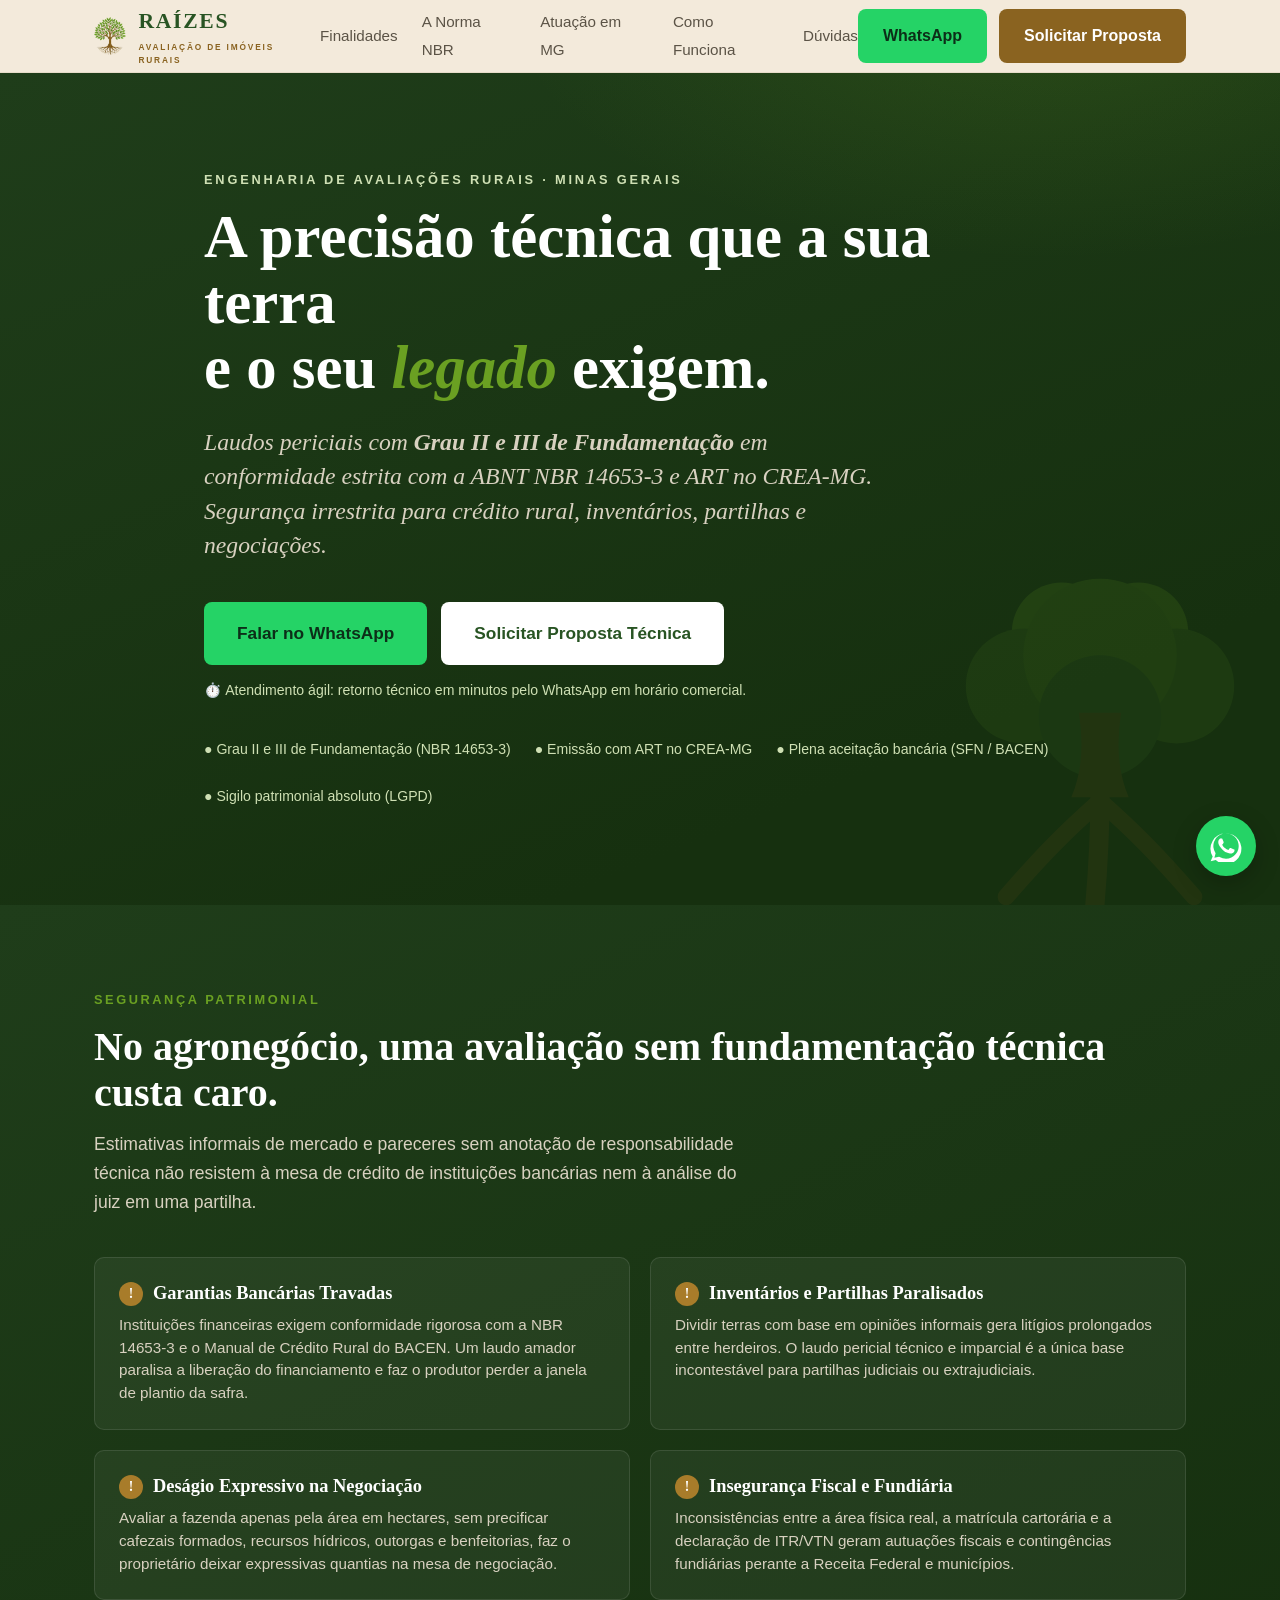
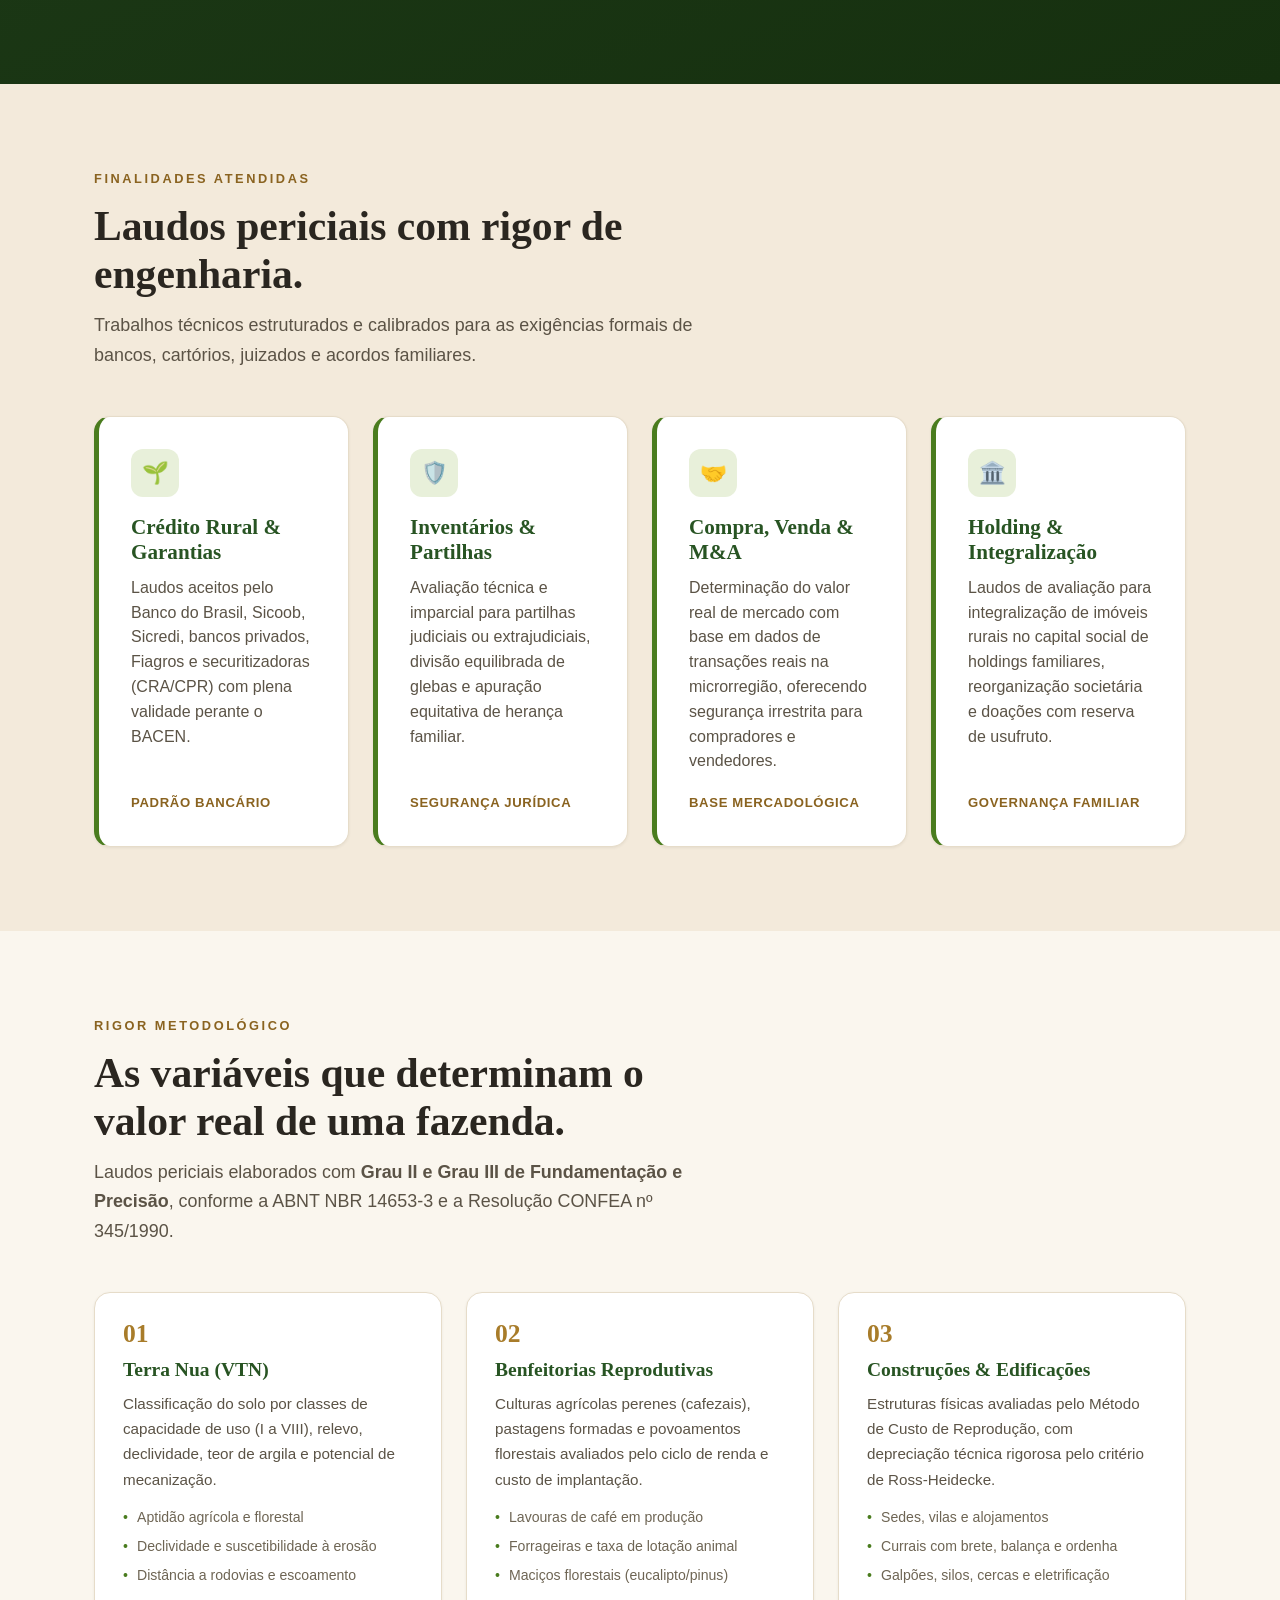
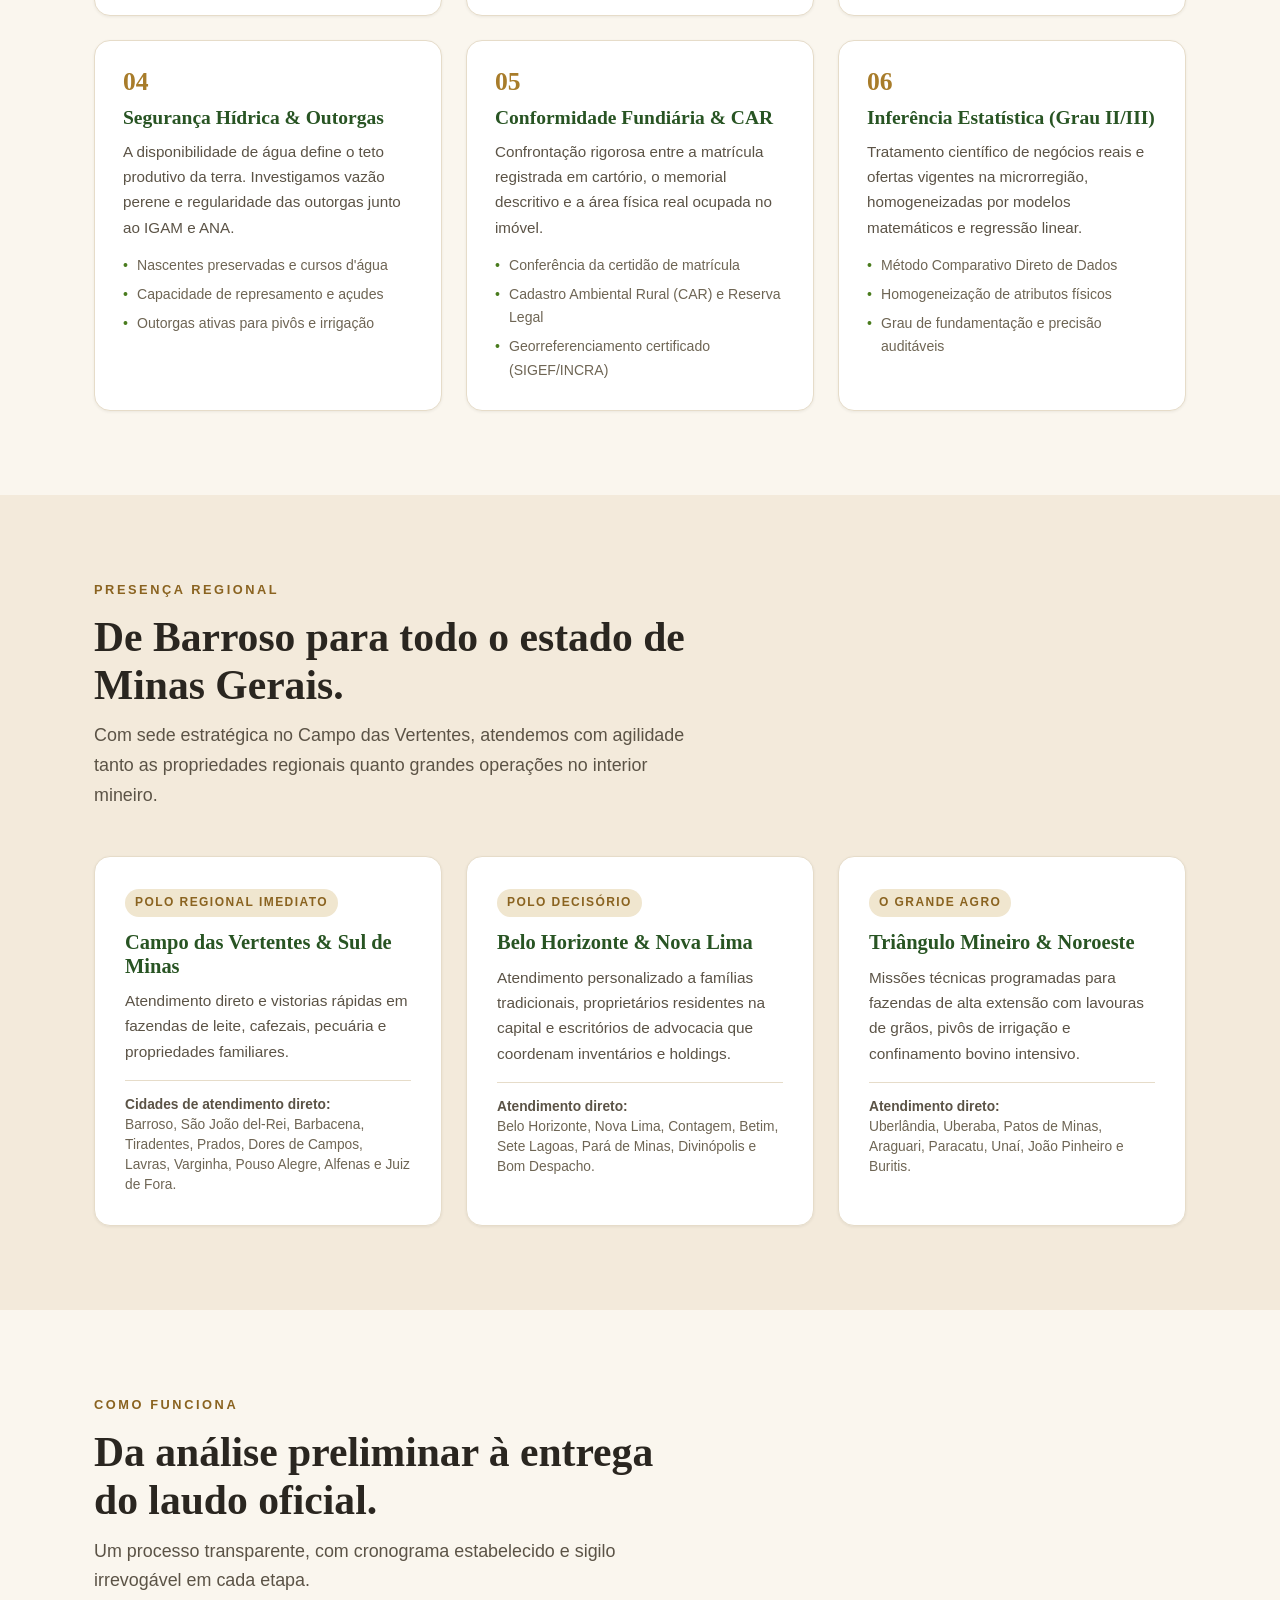
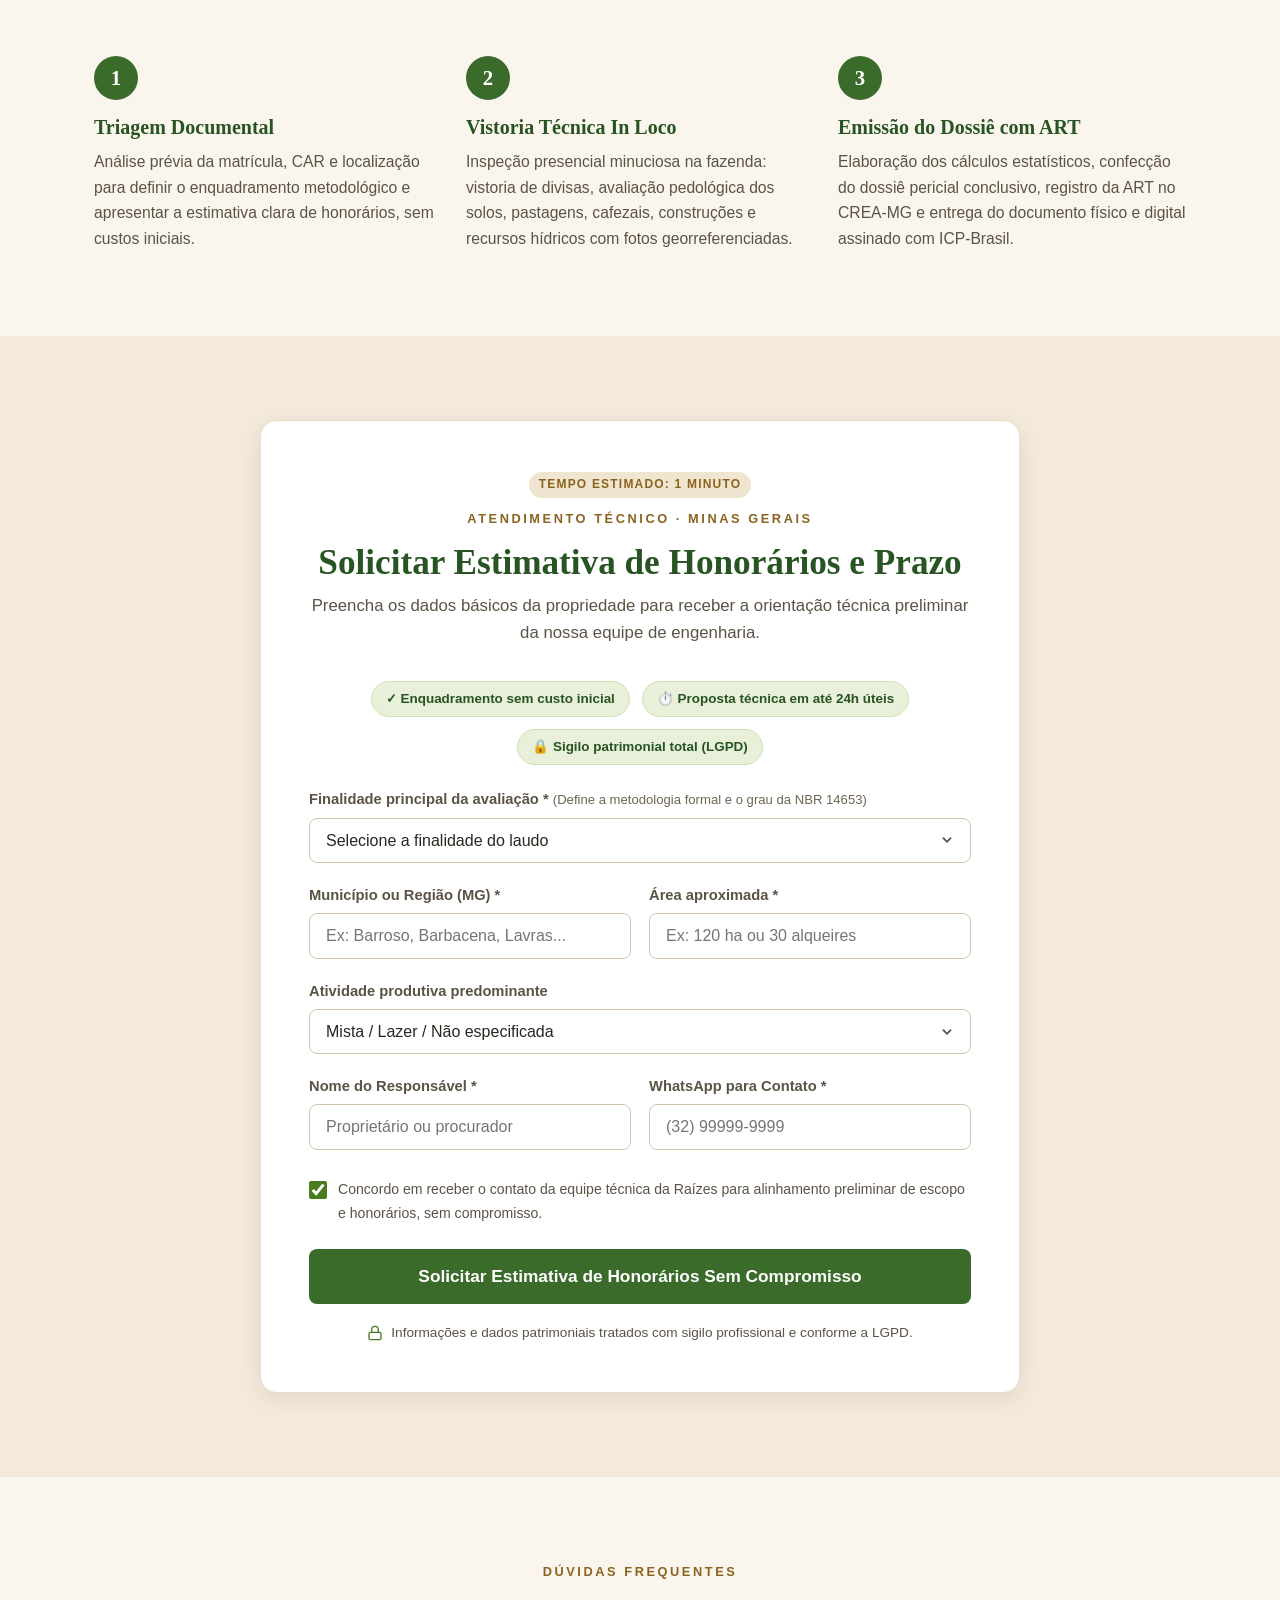
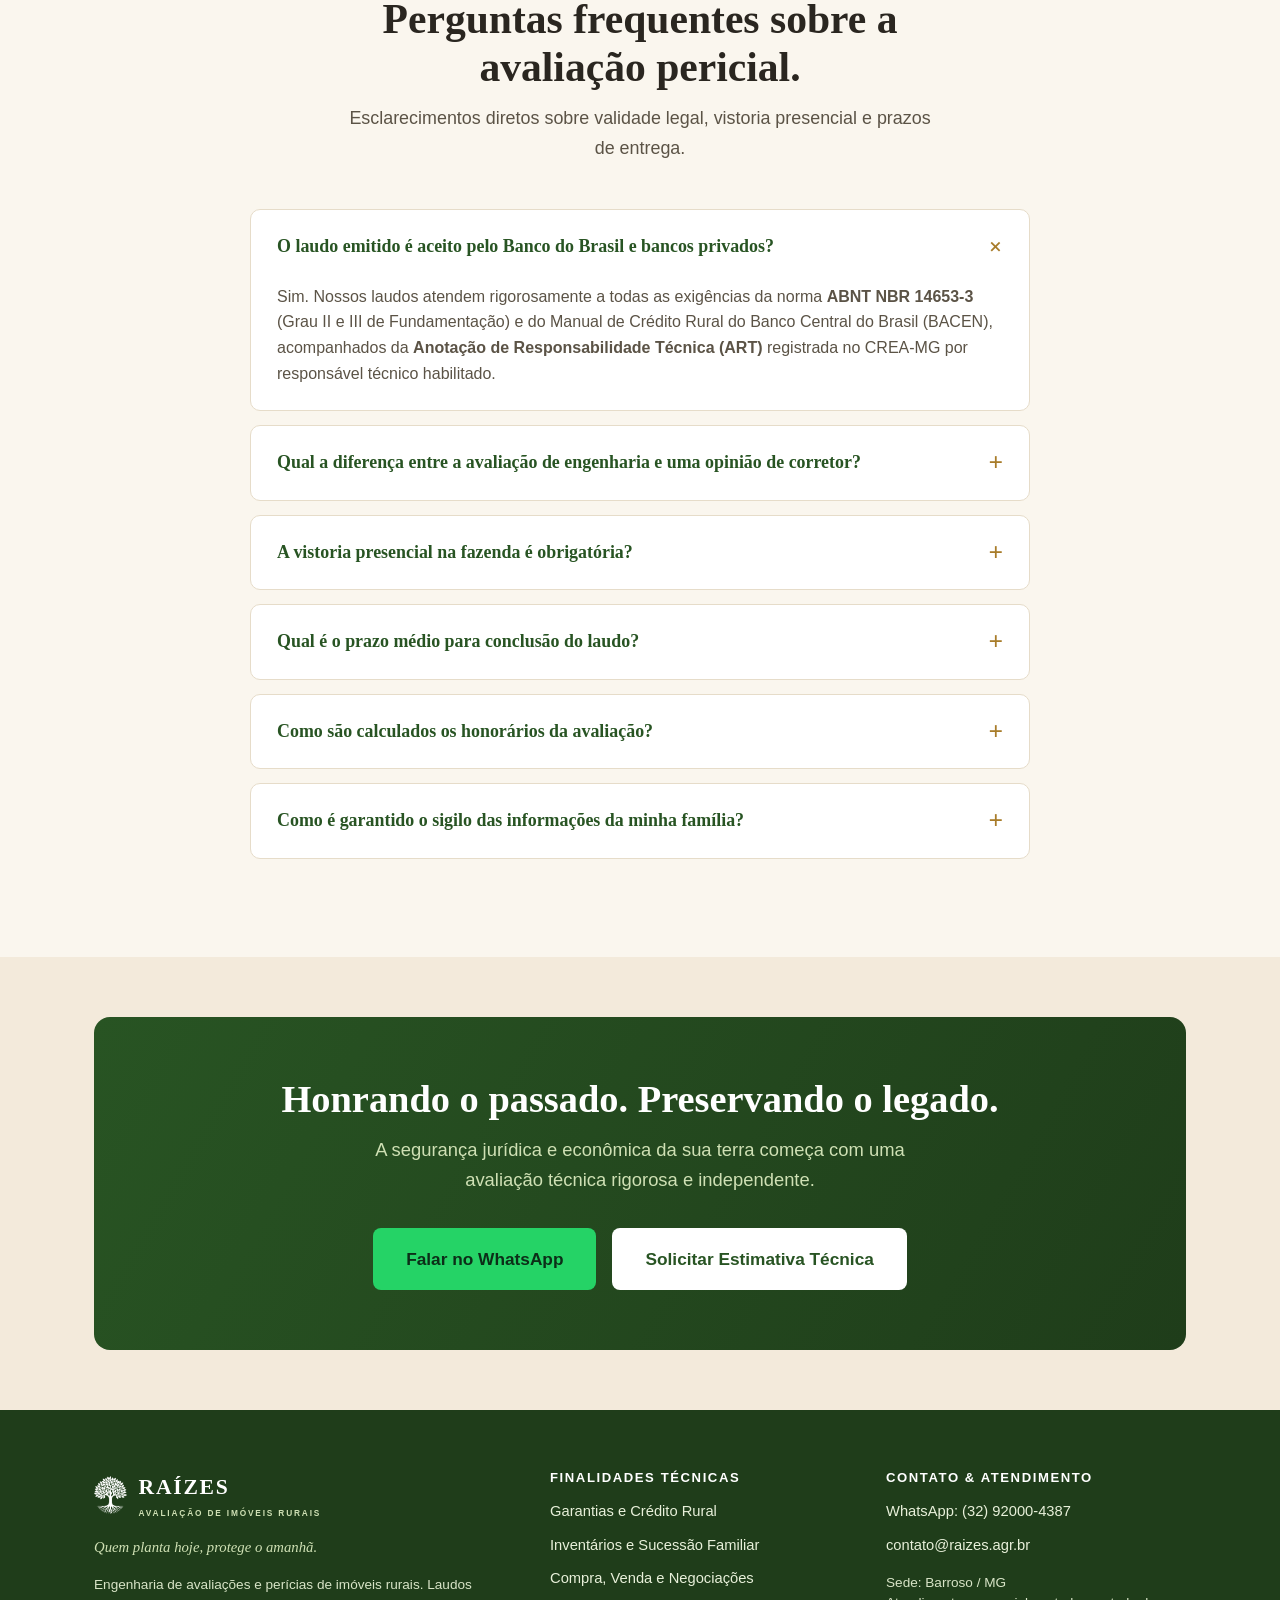
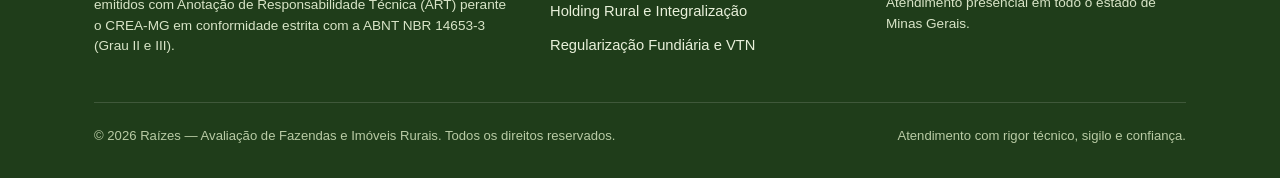
==== commit 22a200c2: "feat(landing): eleva LP ao padrão classe mundial com 5 skills (seo-schema, web-performance, cro, cit" ====
--- a/index.html
+++ b/index.html
@@ -5,35 +5,117 @@
   <meta name="viewport" content="width=device-width, initial-scale=1.0">
   <meta name="theme-color" content="#1F3D1A">
   <title>Raízes — Avaliação Técnica e Pericial de Fazendas em Minas Gerais | Laudos NBR 14653</title>
-  <meta name="description" content="Avaliações periciais e laudos técnicos de fazendas e imóveis rurais em Minas Gerais. Rigor da ABNT NBR 14653-3 e ART no CREA-MG para crédito rural, inventários, partilhas e compra e venda.">
+  <meta name="description" content="Avaliações periciais e laudos técnicos de fazendas em Minas Gerais com Grau II e III de Fundamentação (ABNT NBR 14653-3) e ART no CREA-MG. Plena aceitação para crédito rural bancário, inventários, partilhas e negociações.">
   <link rel="canonical" href="https://raizes.agr.br/avaliacao-fazendas/">
   <meta property="og:locale" content="pt_BR">
   <meta property="og:type" content="website">
   <meta property="og:title" content="Raízes — Avaliação Técnica e Pericial de Fazendas em Minas Gerais">
-  <meta property="og:description" content="A precisão técnica que a sua terra e o seu legado exigem. Laudos periciais com ART no CREA-MG e conformidade estrita com a ABNT NBR 14653-3.">
-  <meta property="og:image" content="assets/logo.png">
+  <meta property="og:description" content="A precisão técnica que a sua terra e o seu legado exigem. Laudos periciais com Grau II e III de Fundamentação (NBR 14653-3) e ART no CREA-MG.">
+  <meta property="og:image" content="https://raizes.agr.br/assets/logo.png">
+  <meta property="og:url" content="https://raizes.agr.br/avaliacao-fazendas/">
+  <meta name="twitter:card" content="summary_large_image">
   <link rel="icon" type="image/png" sizes="32x32" href="assets/favicon-32.png">
   <link rel="apple-touch-icon" href="assets/favicon-180.png">
   <link rel="stylesheet" href="css/raizes.css">
   
+  <!-- SCHEMA.ORG ESTRUTURADO (seo-schema): LocalBusiness + FAQPage -->
   <script type="application/ld+json">
   {
     "@context": "https://schema.org",
-    "@type": "ProfessionalService",
-    "name": "Raízes — Avaliação de Fazendas e Imóveis Rurais",
-    "description": "Engenharia de avaliações e perícias rurais em Minas Gerais. Laudos periciais em conformidade com a ABNT NBR 14653-3 e emissão de ART perante o CREA-MG.",
-    "areaServed": {
-      "@type": "AdministrativeArea",
-      "name": "Minas Gerais"
-    },
-    "address": {
-      "@type": "PostalAddress",
-      "addressLocality": "Barroso",
-      "addressRegion": "MG",
-      "addressCountry": "BR"
-    },
-    "telephone": "+55-32-92000-4387",
-    "slogan": "Quem planta hoje, protege o amanhã."
+    "@graph": [
+      {
+        "@type": "ProfessionalService",
+        "@id": "https://raizes.agr.br/#organization",
+        "name": "Raízes — Avaliação de Fazendas e Imóveis Rurais",
+        "url": "https://raizes.agr.br/avaliacao-fazendas/",
+        "logo": "https://raizes.agr.br/assets/logo.png",
+        "image": "https://raizes.agr.br/assets/logo.png",
+        "description": "Engenharia de avaliações e perícias rurais em Minas Gerais. Laudos periciais com Grau II e III de Fundamentação e Precisão em conformidade com a ABNT NBR 14653-3 e emissão de ART perante o CREA-MG.",
+        "telephone": "+55-32-92000-4387",
+        "email": "contato@raizes.agr.br",
+        "priceRange": "$$$",
+        "slogan": "Quem planta hoje, protege o amanhã.",
+        "address": {
+          "@type": "PostalAddress",
+          "addressLocality": "Barroso",
+          "addressRegion": "MG",
+          "addressCountry": "BR"
+        },
+        "geo": {
+          "@type": "GeoCoordinates",
+          "latitude": -21.1872,
+          "longitude": -43.9758
+        },
+        "areaServed": {
+          "@type": "AdministrativeArea",
+          "name": "Minas Gerais"
+        },
+        "knowsAbout": [
+          "ABNT NBR 14653-3 (Avaliação de Imóveis Rurais)",
+          "Graus de Fundamentação e Precisão (Grau II e III)",
+          "Crédito Rural e Garantia Hipotecária (BACEN/MCR)",
+          "Perícia Judicial e Assistência Técnica Agronômica",
+          "Determinação do Valor da Terra Nua (VTN)",
+          "Avaliação de Benfeitorias Reprodutivas e Cafeicultura",
+          "Outorgas Hídricas e Irrigação (IGAM/ANA)",
+          "Planejamento Patrimonial e Holding Rural"
+        ]
+      },
+      {
+        "@type": "FAQPage",
+        "@id": "https://raizes.agr.br/avaliacao-fazendas/#faq",
+        "mainEntity": [
+          {
+            "@type": "Question",
+            "name": "O laudo emitido é aceito pelo Banco do Brasil e bancos privados?",
+            "acceptedAnswer": {
+              "@type": "Answer",
+              "text": "Sim. Nossos laudos atendem rigorosamente a todas as exigências da norma ABNT NBR 14653-3 (Grau II e III de Fundamentação) e do Manual de Crédito Rural do Banco Central do Brasil (BACEN), acompanhados da Anotação de Responsabilidade Técnica (ART) registrada no CREA-MG por responsável técnico habilitado."
+            }
+          },
+          {
+            "@type": "Question",
+            "name": "Qual a diferença entre a avaliação de engenharia e uma opinião de corretor?",
+            "acceptedAnswer": {
+              "@type": "Answer",
+              "text": "O parecer de corretor reflete apenas uma expectativa informal de preço e não tem validade perante bancos ou juizados. O laudo pericial de engenharia envolve inspeção pedológica de solos, cálculo de depreciação de benfeitorias pelo critério Ross-Heidecke, análise de outorgas d'água e tratamento estatístico com responsabilidade técnica legal (ART perante o CREA-MG)."
+            }
+          },
+          {
+            "@type": "Question",
+            "name": "A vistoria presencial na fazenda é obrigatória?",
+            "acceptedAnswer": {
+              "@type": "Answer",
+              "text": "Sim. A vistoria in loco é uma exigência expressa da ABNT NBR 14653-3. Ela garante a constatação real do estado de conservação das edificações, a sanidade dos cafezais e pastagens, as confrontações de divisa e os mananciais hídricos, blindando o laudo contra impugnações e contestações."
+            }
+          },
+          {
+            "@type": "Question",
+            "name": "Qual é o prazo médio para conclusão do laudo?",
+            "acceptedAnswer": {
+              "@type": "Answer",
+              "text": "Em média, o laudo pericial conclusivo é entregue entre 7 e 20 dias úteis após a realização da vistoria presencial e o recebimento das certidões de matrícula e CAR da propriedade. Havendo prazos judiciais ou janelas de crédito rural prioritárias, o cronograma é previamente ajustado."
+            }
+          },
+          {
+            "@type": "Question",
+            "name": "Como são calculados os honorários da avaliação?",
+            "acceptedAnswer": {
+              "@type": "Answer",
+              "text": "Os honorários são dimensionados com base na complexidade técnica do imóvel: extensão da área em hectares, relevo, diversidade de benfeitorias reprodutivas e localização geográfica. Preenchendo o formulário nesta página, apresentamos a estimativa formal sem qualquer custo inicial."
+            }
+          },
+          {
+            "@type": "Question",
+            "name": "Como é garantido o sigilo das informações da minha família?",
+            "acceptedAnswer": {
+              "@type": "Answer",
+              "text": "O sigilo é o alicerce fundamental da atuação da Raízes. Todos os dados relativos a matrículas, valores de mercado e acordos sucessórios familiares são protegidos por compromisso formal de confidencialidade e estrita observância à Lei Geral de Proteção de Dados (LGPD)."
+            }
+          }
+        ]
+      }
+    ]
   }
   </script>
 </head>
@@ -43,8 +125,11 @@
   <!-- HEADER INSTITUCIONAL -->
   <header class="site-header">
     <div class="container nav">
-      <a class="brand" href="index.html">
-        <img src="assets/simbolo-real-sm.png" alt="Símbolo Raízes" width="34" height="40">
+      <a class="brand" href="index.html" aria-label="Raízes Proteção Patrimonial Rural">
+        <picture>
+          <source srcset="assets/simbolo-real-sm.webp" type="image/webp">
+          <img src="assets/simbolo-real-sm.png" alt="" width="34" height="40" fetchpriority="high" decoding="async">
+        </picture>
         <span>RAÍZES<small>AVALIAÇÃO DE IMÓVEIS RURAIS</small></span>
       </a>
 
@@ -91,7 +176,7 @@
         <div class="eyebrow">Engenharia de Avaliações Rurais · Minas Gerais</div>
         <h1>A precisão técnica que a sua terra<br>e o seu <em>legado</em> exigem.</h1>
         <p class="lead">
-          Laudos periciais e avaliações de imóveis rurais em conformidade estrita com a ABNT NBR 14653-3 e ART no CREA-MG. Segurança irrestrita para crédito rural, inventários, partilhas e negociações.
+          Laudos periciais com <strong>Grau II e III de Fundamentação</strong> em conformidade estrita com a ABNT NBR 14653-3 e ART no CREA-MG. Segurança irrestrita para crédito rural, inventários, partilhas e negociações.
         </p>
         <div class="cta-row">
           <a class="btn btn-wa btn-lg" href="https://wa.me/5532920004387?text=Ol%C3%A1!%20Quero%20conversar%20sobre%20a%20avalia%C3%A7%C3%A3o%20de%20uma%20propriedade%20rural%20em%20Minas%20Gerais." target="_blank" rel="noopener">
@@ -101,11 +186,12 @@
             Solicitar Proposta Técnica
           </a>
         </div>
+        <div class="micro-sla">⏱️ Atendimento ágil: retorno técnico em minutos pelo WhatsApp em horário comercial.</div>
         <div class="trust">
+          <span>● Grau II e III de Fundamentação (NBR 14653-3)</span>
           <span>● Emissão com ART no CREA-MG</span>
-          <span>● Plena aceitação bancária (SFN)</span>
-          <span>● Vistoria técnica in loco</span>
-          <span>● Sigilo patrimonial absoluto</span>
+          <span>● Plena aceitação bancária (SFN / BACEN)</span>
+          <span>● Sigilo patrimonial absoluto (LGPD)</span>
         </div>
       </div>
     </section>
@@ -127,7 +213,7 @@
 
           <div class="risk-item">
             <h3><span class="x">!</span> Inventários e Partilhas Paralisados</h3>
-            <p>Dividir terras com base em opiniões informais gera litígios prolongados entre herdeiros. O laudo pericial técnico e imparcial é a única base incontestável para partilhas judiciais ou amigáveis.</p>
+            <p>Dividir terras com base em opiniões informais gera litígios prolongados entre herdeiros. O laudo pericial técnico e imparcial é a única base incontestável para partilhas judiciais ou extrajudiciais.</p>
           </div>
 
           <div class="risk-item">
@@ -137,7 +223,7 @@
 
           <div class="risk-item">
             <h3><span class="x">!</span> Insegurança Fiscal e Fundiária</h3>
-            <p>Inconsistências entre a área física real, a matrícula cartorária e a declaração de ITR/VTN geram autuações e contingências fundiárias perante a Receita e municípios.</p>
+            <p>Inconsistências entre a área física real, a matrícula cartorária e a declaração de ITR/VTN geram autuações fiscais e contingências fundiárias perante a Receita Federal e municípios.</p>
           </div>
         </div>
       </div>
@@ -190,7 +276,7 @@
         <div class="section-head">
           <div class="eyebrow">Rigor Metodológico</div>
           <h2>As variáveis que determinam o valor real de uma fazenda.</h2>
-          <p>A norma técnica ABNT NBR 14653-3 exige que cada componente da propriedade seja investigado e periciado com fundamentação científica.</p>
+          <p>Laudos periciais elaborados com <strong>Grau II e Grau III de Fundamentação e Precisão</strong>, conforme a ABNT NBR 14653-3 e a Resolução CONFEA nº 345/1990.</p>
         </div>
 
         <div class="grid g3">
@@ -251,7 +337,7 @@
 
           <div class="tech-item">
             <div class="num">06</div>
-            <h3>Inferência Estatística de Mercado</h3>
+            <h3>Inferência Estatística (Grau II/III)</h3>
             <p>Tratamento científico de negócios reais e ofertas vigentes na microrregião, homogeneizadas por modelos matemáticos e regressão linear.</p>
             <ul>
               <li>Método Comparativo Direto de Dados</li>
@@ -337,15 +423,23 @@
       </div>
     </section>
 
-    <!-- FORMULÁRIO DEDICADO DE SOLICITAÇÃO -->
+    <!-- FORMULÁRIO DEDICADO DE SOLICITAÇÃO (CRO & ACESSIBILIDADE WCAG 2.2) -->
     <section class="form-section" id="solicitar">
       <div class="container">
         <div class="form-wrap">
           <div class="form-card">
             <div class="form-header">
+              <span class="form-step-badge">Tempo estimado: 1 minuto</span>
               <div class="eyebrow">Atendimento Técnico · Minas Gerais</div>
               <h2>Solicitar Estimativa de Honorários e Prazo</h2>
-              <p>Preencha os dados básicos da propriedade para receber a orientação técnica preliminar da nossa equipe.</p>
+              <p>Preencha os dados básicos da propriedade para receber a orientação técnica preliminar da nossa equipe de engenharia.</p>
+            </div>
+
+            <!-- CRO Pills: Alívio de Fricção e Confiança -->
+            <div class="cro-pills">
+              <span class="cro-pill">✓ Enquadramento sem custo inicial</span>
+              <span class="cro-pill">⏱️ Proposta técnica em até 24h úteis</span>
+              <span class="cro-pill">🔒 Sigilo patrimonial total (LGPD)</span>
             </div>
 
             <form id="form-avaliacao">
@@ -356,9 +450,9 @@
               <div class="field">
                 <label for="objetivo">
                   Finalidade principal da avaliação *
-                  <span class="hint">(Define a metodologia formal da NBR 14653)</span>
+                  <span class="hint" id="hint-objetivo">(Define a metodologia formal e o grau da NBR 14653)</span>
                 </label>
-                <select id="objetivo" name="objetivo" required>
+                <select id="objetivo" name="objetivo" required aria-required="true" aria-describedby="hint-objetivo">
                   <option value="" disabled selected>Selecione a finalidade do laudo</option>
                   <option value="Garantia Bancária / Crédito Rural">Garantia Bancária ou Crédito Rural (Banco do Brasil, Sicoob, Privados, CPR/CRA)</option>
                   <option value="Inventário / Sucessão Familiar">Inventário, Partilha ou Divisão entre Herdeiros</option>
@@ -372,12 +466,12 @@
               <div class="form-grid-2">
                 <div class="field">
                   <label for="municipio">Município ou Região (MG) *</label>
-                  <input type="text" id="municipio" name="municipio" placeholder="Ex: Barroso, Barbacena, Lavras..." required>
+                  <input type="text" id="municipio" name="municipio" placeholder="Ex: Barroso, Barbacena, Lavras..." required aria-required="true" autocomplete="address-level2">
                 </div>
 
                 <div class="field">
                   <label for="area">Área aproximada *</label>
-                  <input type="text" id="area" name="area" placeholder="Ex: 120 ha ou 30 alqueires" required>
+                  <input type="text" id="area" name="area" placeholder="Ex: 120 ha ou 30 alqueires" required aria-required="true">
                 </div>
               </div>
 
@@ -396,22 +490,22 @@
               <div class="form-grid-2">
                 <div class="field">
                   <label for="nome">Nome do Responsável *</label>
-                  <input type="text" id="nome" name="nome" placeholder="Proprietário ou procurador" required>
+                  <input type="text" id="nome" name="nome" placeholder="Proprietário ou procurador" required aria-required="true" autocomplete="name">
                 </div>
 
                 <div class="field">
                   <label for="whatsapp">WhatsApp para Contato *</label>
-                  <input type="tel" id="whatsapp" name="whatsapp" inputmode="tel" placeholder="(32) 99999-9999" required>
+                  <input type="tel" id="whatsapp" name="whatsapp" inputmode="tel" placeholder="(32) 99999-9999" required aria-required="true" autocomplete="tel">
                 </div>
               </div>
 
               <div class="consent">
-                <input type="checkbox" id="consent" required checked>
-                <label for="consent">Concordo em receber o contato da equipe técnica da Raízes para alinhamento preliminar de escopo e honorários.</label>
+                <input type="checkbox" id="consent" required checked aria-required="true">
+                <label for="consent">Concordo em receber o contato da equipe técnica da Raízes para alinhamento preliminar de escopo e honorários, sem compromisso.</label>
               </div>
 
               <button type="submit" class="btn btn-primary btn-lg btn-full">
-                Solicitar Estimativa de Honorários e Prazo
+                Solicitar Estimativa de Honorários Sem Compromisso
               </button>
 
               <div class="form-guarantee">
@@ -438,32 +532,32 @@
 
         <div class="faq">
           <details open>
-            <summary>O laudo emitido é aceito pelo Banco do Brasil e bancos privados?</summary>
-            <p>Sim. Nossos laudos atendem rigorosamente a todas as exigências da norma <strong>ABNT NBR 14653-3</strong> e do Manual de Crédito Rural do Banco Central do Brasil (BACEN), acompanhados da <strong>Anotação de Responsabilidade Técnica (ART)</strong> registrada no CREA-MG por responsável técnico habilitado.</p>
+            <summary tabindex="0">O laudo emitido é aceito pelo Banco do Brasil e bancos privados?</summary>
+            <p>Sim. Nossos laudos atendem rigorosamente a todas as exigências da norma <strong>ABNT NBR 14653-3</strong> (Grau II e III de Fundamentação) e do Manual de Crédito Rural do Banco Central do Brasil (BACEN), acompanhados da <strong>Anotação de Responsabilidade Técnica (ART)</strong> registrada no CREA-MG por responsável técnico habilitado.</p>
           </details>
 
           <details>
-            <summary>Qual a diferença entre a avaliação de engenharia e uma opinião de corretor?</summary>
-            <p>O parecer de corretor reflete apenas uma expectativa informal de preço e não tem validade perante bancos ou juizados. O laudo pericial de engenharia envolve inspeção pedológica de solos, cálculo de depreciação de benfeitorias pelo critério Ross-Heidecke, análise de outorgas d'água e tratamento estatístico com responsabilidade técnica legal (ART).</p>
+            <summary tabindex="0">Qual a diferença entre a avaliação de engenharia e uma opinião de corretor?</summary>
+            <p>O parecer de corretor reflete apenas uma expectativa informal de preço e não tem validade perante bancos ou juizados. O laudo pericial de engenharia envolve inspeção pedológica de solos, cálculo de depreciação de benfeitorias pelo critério Ross-Heidecke, análise de outorgas d'água e tratamento estatístico com responsabilidade técnica legal (ART perante o CREA-MG).</p>
           </details>
 
           <details>
-            <summary>A vistoria presencial na fazenda é obrigatória?</summary>
-            <p>Sim. A vistoria in loco é uma exigência expressa da NBR 14653. Ela garante a constatação real do estado de conservação das edificações, a sanidade dos cafezais e pastagens, as confrontações de divisa e os mananciais hídricos, blindando o laudo contra contestações.</p>
+            <summary tabindex="0">A vistoria presencial na fazenda é obrigatória?</summary>
+            <p>Sim. A vistoria in loco é uma exigência expressa da ABNT NBR 14653-3. Ela garante a constatação real do estado de conservação das edificações, a sanidade dos cafezais e pastagens, as confrontações de divisa e os mananciais hídricos, blindando o laudo contra impugnações e contestações.</p>
           </details>
 
           <details>
-            <summary>Qual é o prazo médio para conclusão do laudo?</summary>
+            <summary tabindex="0">Qual é o prazo médio para conclusão do laudo?</summary>
             <p>Em média, o laudo pericial conclusivo é entregue entre <strong>7 e 20 dias úteis</strong> após a realização da vistoria presencial e o recebimento das certidões de matrícula e CAR da propriedade. Havendo prazos judiciais ou janelas de crédito rural prioritárias, o cronograma é previamente ajustado.</p>
           </details>
 
           <details>
-            <summary>Como são calculados os honorários da avaliação?</summary>
-            <p>Os honorários são dimensionados com base na complexidade técnica do imóvel: extensão da área em hectares, relevo, diversidade de benfeitorias reprodutivas e localização. Preenchendo o formulário nesta página, apresentamos a proposta detalhada sem qualquer custo inicial.</p>
+            <summary tabindex="0">Como são calculados os honorários da avaliação?</summary>
+            <p>Os honorários são dimensionados com base na complexidade técnica do imóvel: extensão da área em hectares, relevo, diversidade de benfeitorias reprodutivas e localização geográfica. Preenchendo o formulário nesta página, apresentamos a estimativa formal sem qualquer custo inicial.</p>
           </details>
 
           <details>
-            <summary>Como é garantido o sigilo das informações da minha família?</summary>
+            <summary tabindex="0">Como é garantido o sigilo das informações da minha família?</summary>
             <p>O sigilo é o alicerce fundamental da atuação da Raízes. Todos os dados relativos a matrículas, valores de mercado e acordos sucessórios familiares são protegidos por compromisso formal de confidencialidade e estrita observância à Lei Geral de Proteção de Dados (LGPD).</p>
           </details>
         </div>
@@ -490,18 +584,21 @@
 
   </main>
 
-  <!-- RODAPÉ INSTITUCIONAL RAÍZES -->
+  <!-- RODAPÉ INSTITUCIONAL RAÍZES (WCAG AAA) -->
   <footer class="site-footer">
     <div class="container">
       <div class="cols">
         <div>
           <div class="brand">
-            <img src="assets/simbolo-real-sm.png" alt="Raízes" width="34" height="40" style="filter:brightness(0) invert(1)">
+            <picture>
+              <source srcset="assets/simbolo-real-sm.webp" type="image/webp">
+              <img src="assets/simbolo-real-sm.png" alt="Raízes" width="34" height="40" style="filter:brightness(0) invert(1)" loading="lazy" decoding="async">
+            </picture>
             <span>RAÍZES<small>AVALIAÇÃO DE IMÓVEIS RURAIS</small></span>
           </div>
           <p class="tagline">Quem planta hoje, protege o amanhã.</p>
-          <p style="margin-top:16px;font-size:.85rem;color:#8F9F83;line-height:1.5">
-            Engenharia de avaliações e perícias de imóveis rurais. Laudos emitidos com Anotação de Responsabilidade Técnica (ART) perante o CREA-MG em conformidade estrita com a ABNT NBR 14653-3.
+          <p style="margin-top:16px;font-size:.85rem;color:#D8E4C7;line-height:1.5">
+            Engenharia de avaliações e perícias de imóveis rurais. Laudos emitidos com Anotação de Responsabilidade Técnica (ART) perante o CREA-MG em conformidade estrita com a ABNT NBR 14653-3 (Grau II e III).
           </p>
         </div>
 
@@ -518,7 +615,7 @@
           <h3>Contato & Atendimento</h3>
           <a href="https://wa.me/5532920004387" target="_blank" rel="noopener">WhatsApp: (32) 92000-4387</a>
           <a href="mailto:contato@raizes.agr.br">contato@raizes.agr.br</a>
-          <p style="margin-top:16px;font-size:.85rem;color:#8F9F83;line-height:1.5">
+          <p style="margin-top:16px;font-size:.85rem;color:#D8E4C7;line-height:1.5">
             Sede: Barroso / MG<br>
             Atendimento presencial em todo o estado de Minas Gerais.
           </p>
@@ -547,7 +644,7 @@
 
   <script src="js/landing.js"></script>
   <script>
-    // Menu mobile toggle
+    // Menu mobile toggle acessível
     const toggleBtn = document.getElementById('menu-toggle');
     const menuEl = document.getElementById('menu');
     if (toggleBtn && menuEl) {
--- a/css/raizes.css
+++ b/css/raizes.css
@@ -742,13 +742,57 @@
 .btn-full {
   width: 100%;
 }
+/* --- Badges de CRO & Fricção Zero --- */
+.cro-pills {
+  display: flex;
+  gap: 12px;
+  justify-content: center;
+  flex-wrap: wrap;
+  margin-bottom: 22px;
+}
+.cro-pill {
+  display: inline-flex;
+  align-items: center;
+  gap: 6px;
+  font-size: .84rem;
+  font-weight: 600;
+  color: var(--verde-800);
+  background: var(--verde-100);
+  border: 1px solid var(--verde-200);
+  padding: 6px 14px;
+  border-radius: var(--pill);
+}
+.micro-sla {
+  display: block;
+  font-size: .86rem;
+  color: var(--verde-200);
+  margin-top: 14px;
+}
+.hero .micro-sla {
+  color: #CFE0B4;
+  font-size: .88rem;
+  font-style: normal;
+}
+.form-step-badge {
+  display: inline-block;
+  font-size: .75rem;
+  letter-spacing: .1em;
+  text-transform: uppercase;
+  color: var(--terra-600);
+  background: var(--terra-100);
+  padding: 3px 10px;
+  border-radius: var(--pill);
+  font-weight: 700;
+  margin-bottom: 10px;
+}
+
 .form-guarantee {
   display: flex;
   align-items: center;
   justify-content: center;
   gap: 8px;
-  font-size: .84rem;
-  color: var(--tinta-3);
+  font-size: .85rem;
+  color: var(--tinta-2);
   margin-top: 18px;
   text-align: center;
 }
@@ -812,7 +856,7 @@
 /* ---------- Footer ---------- */
 .site-footer {
   background: var(--verde-900);
-  color: #A9B79A;
+  color: #D8E4C7;
   padding: 60px 0 32px;
   font-size: .92rem;
 }
@@ -826,7 +870,7 @@
   color: #fff;
 }
 .site-footer .brand small {
-  color: #A9CC7A;
+  color: #CFE0B4;
 }
 .site-footer h3 {
   color: #fff;
@@ -838,30 +882,31 @@
   font-weight: 600;
 }
 .site-footer a {
-  color: #C5D0B6;
+  color: #E8F0DA;
   display: block;
   margin-bottom: 9px;
   transition: color .15s;
 }
 .site-footer a:hover {
   color: #fff;
+  text-decoration: underline;
 }
 .site-footer .tagline {
   font-family: var(--display);
   font-style: italic;
-  color: var(--verde-200);
+  color: #CFE0B4;
   margin-top: 14px;
   max-width: 36ch;
 }
 .site-footer .legal {
-  border-top: 1px solid rgba(255,255,255,.12);
+  border-top: 1px solid rgba(255,255,255,.14);
   padding-top: 22px;
   display: flex;
   justify-content: space-between;
   flex-wrap: wrap;
   gap: 10px;
   font-size: .82rem;
-  color: #9AA88C;
+  color: #B9CBA5;
 }
 
 /* ---------- Responsive ---------- */
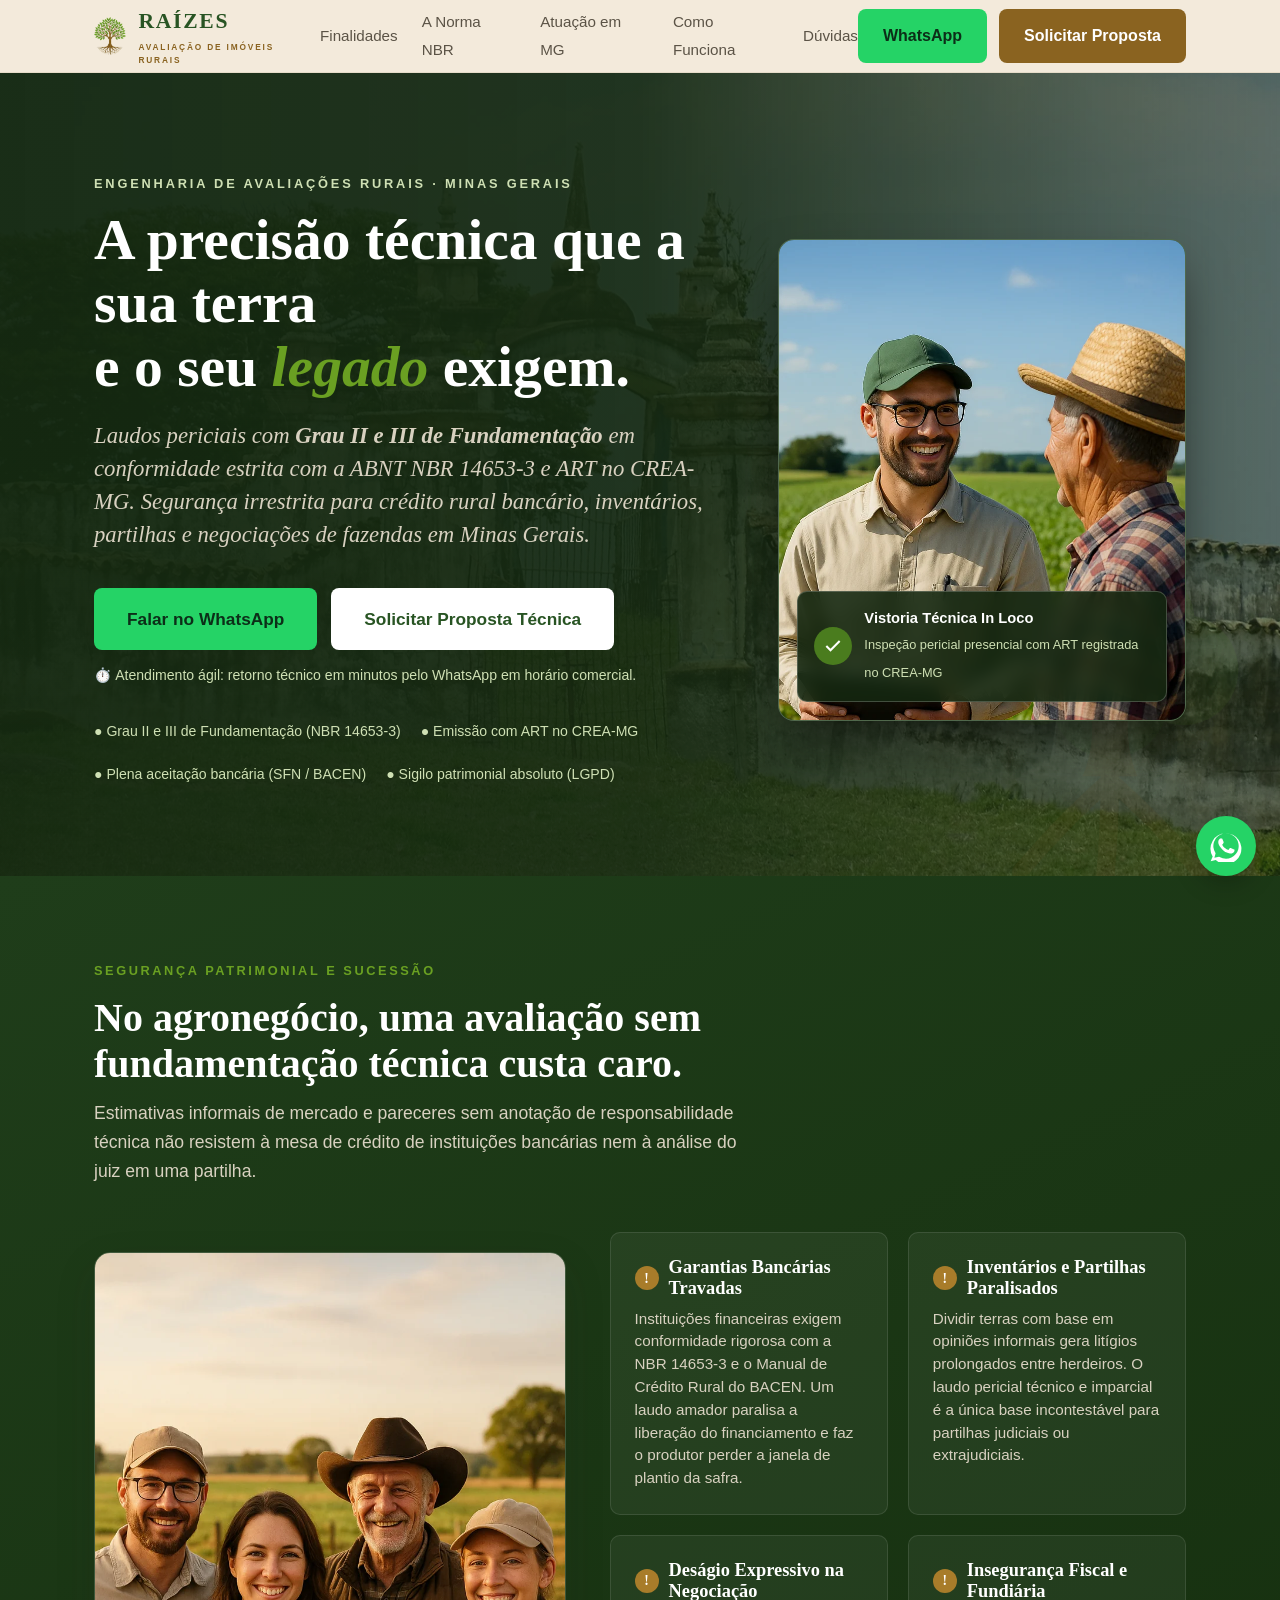
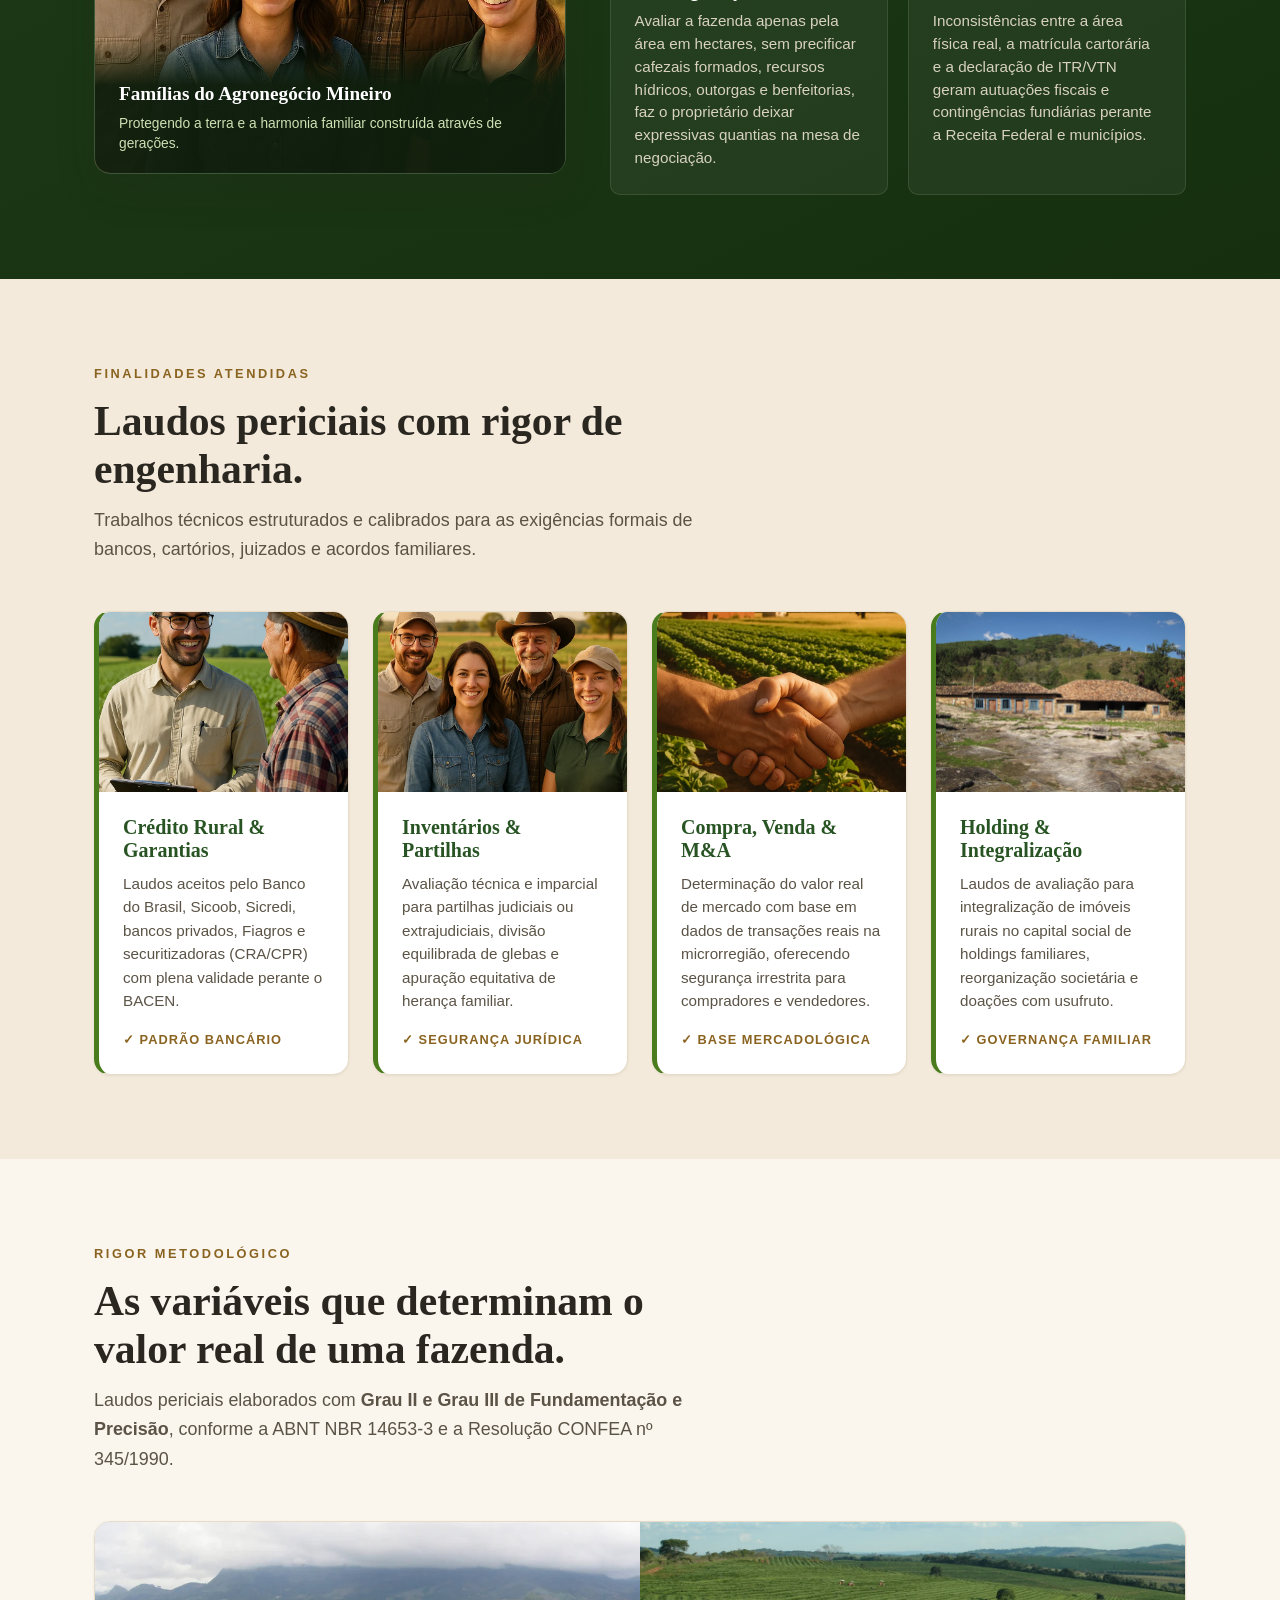
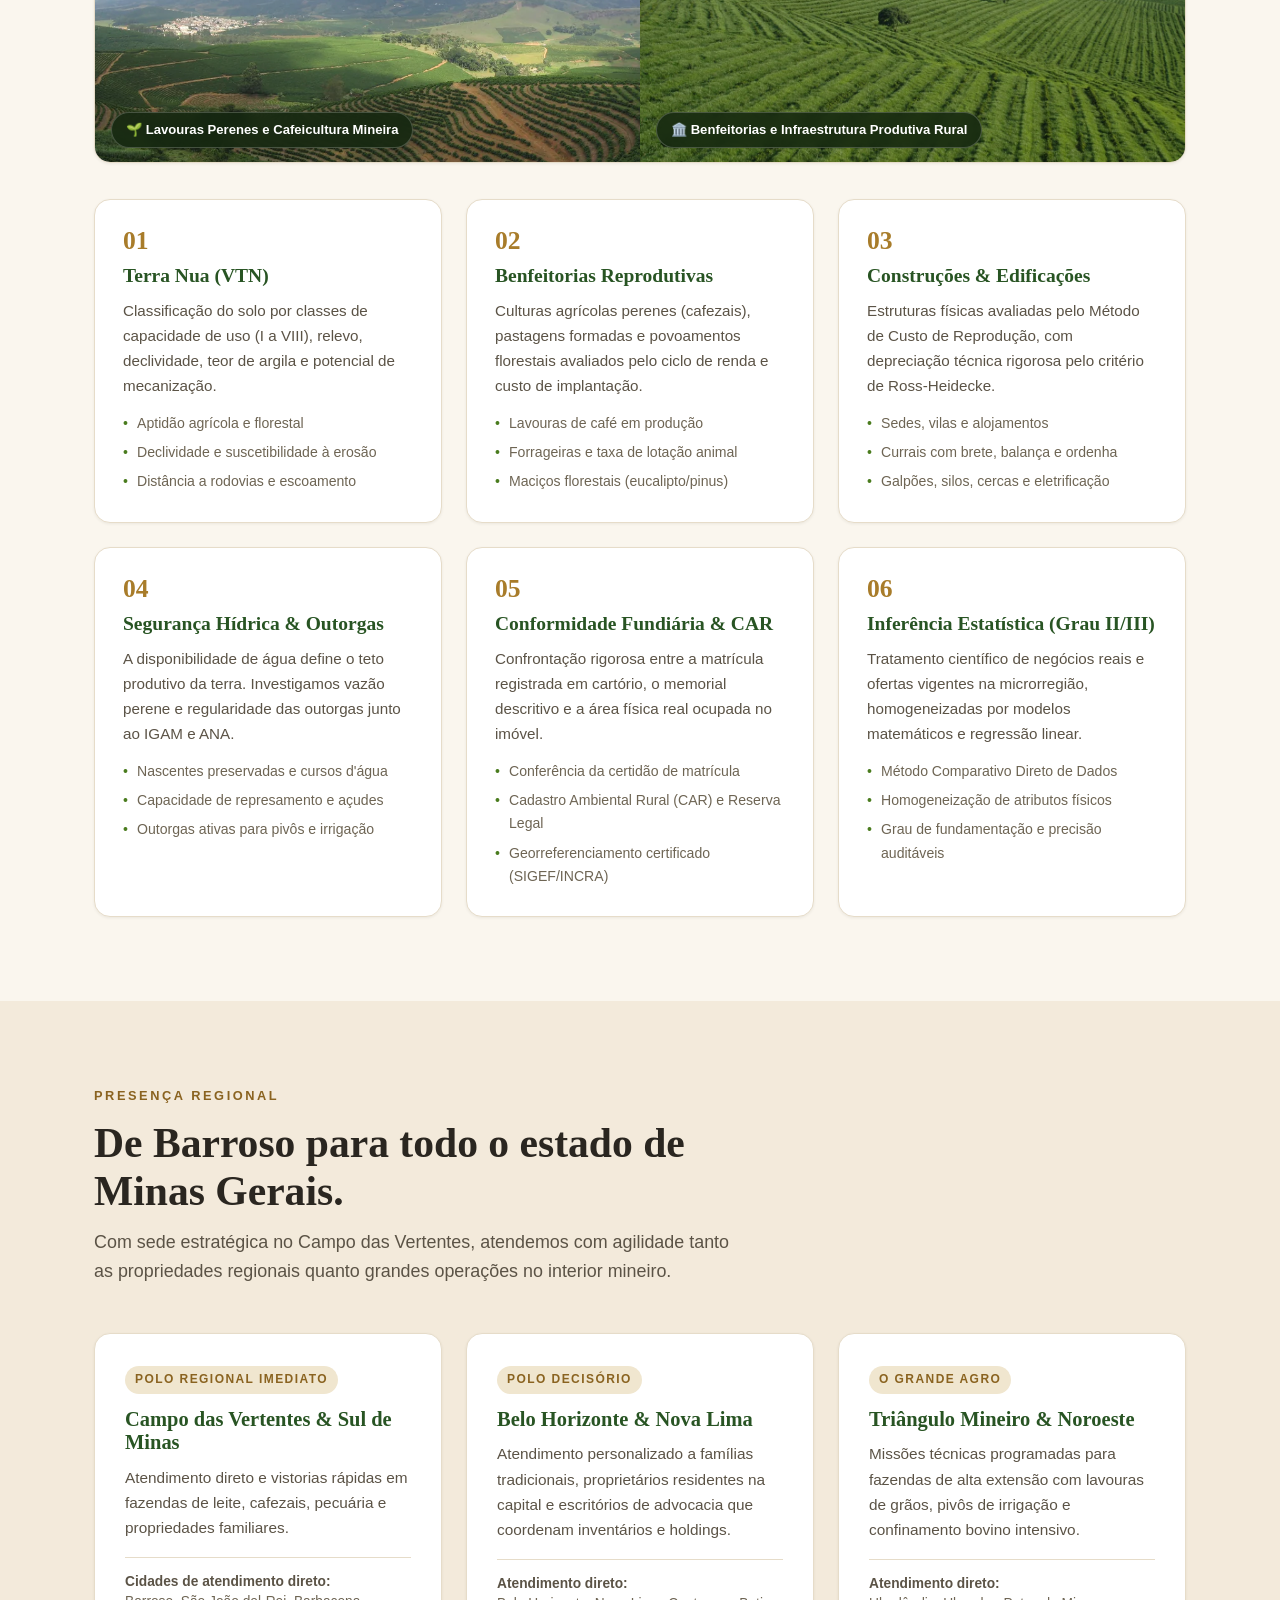
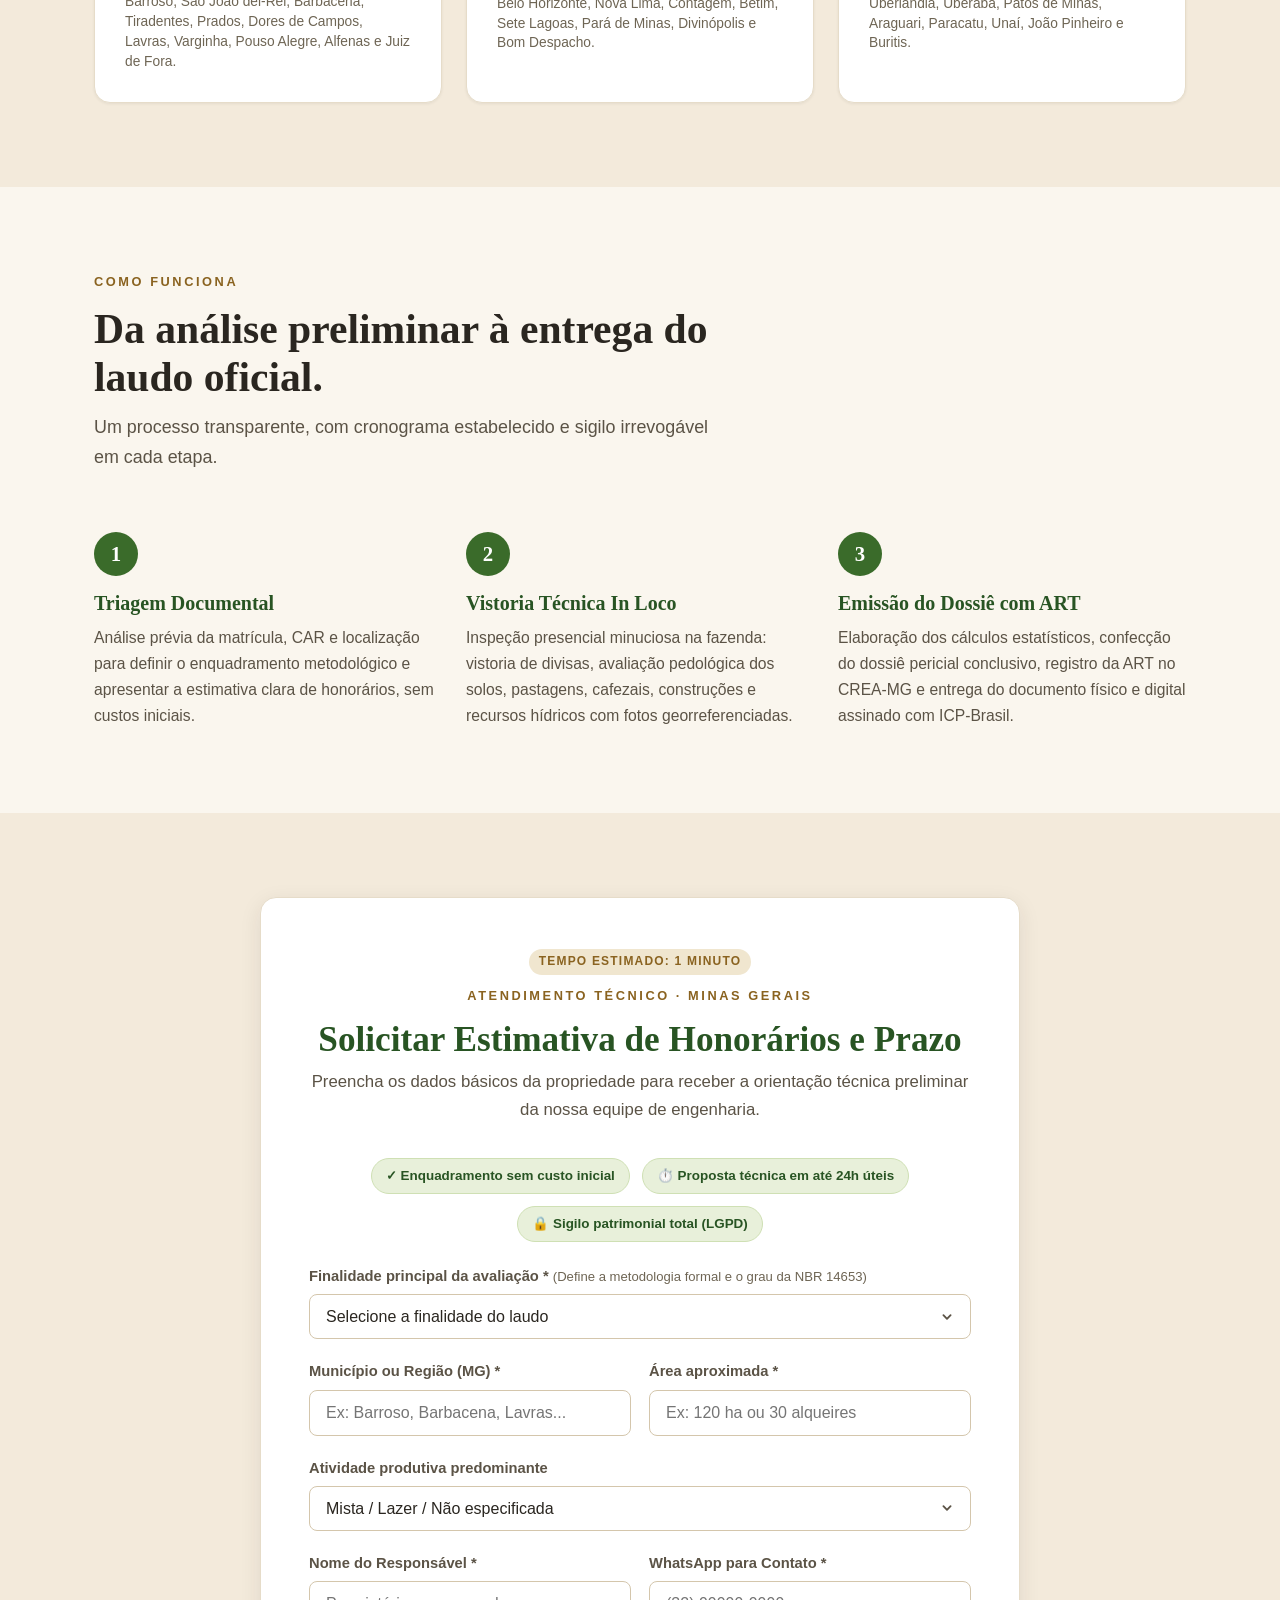
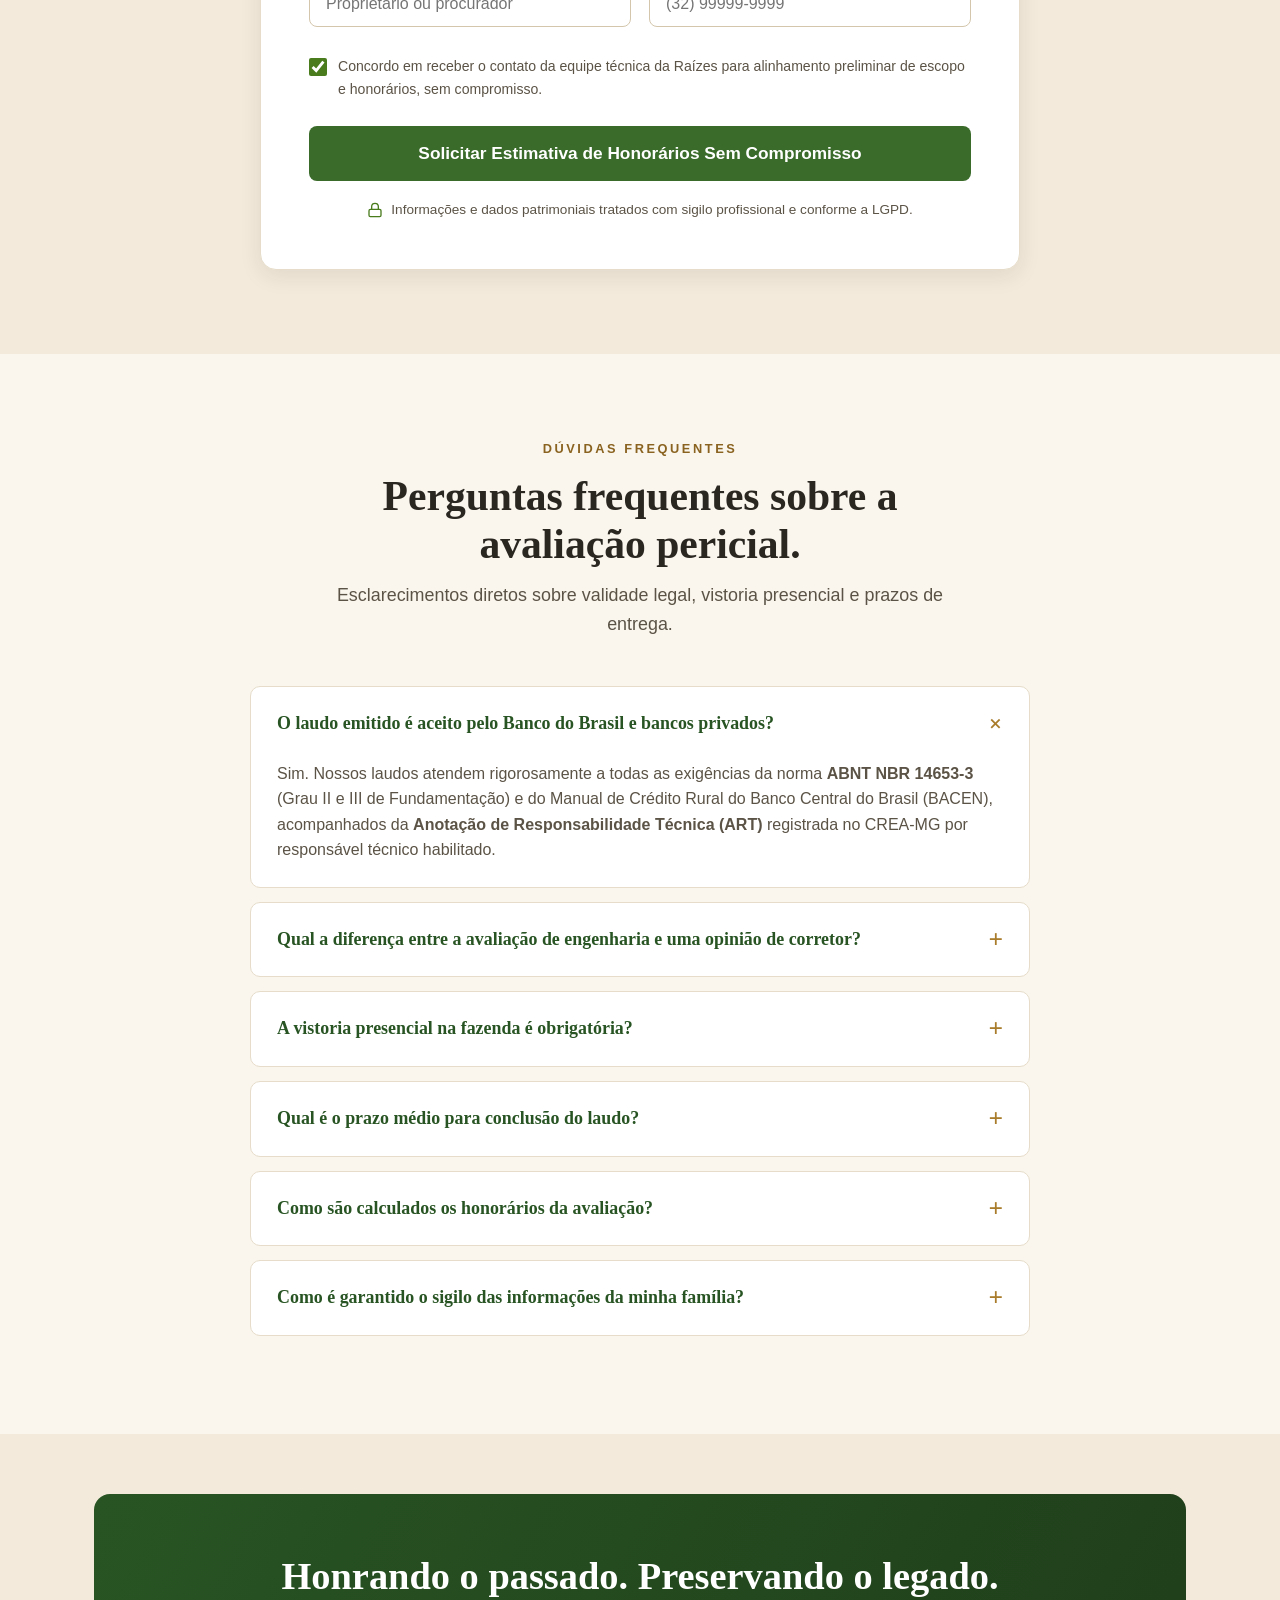
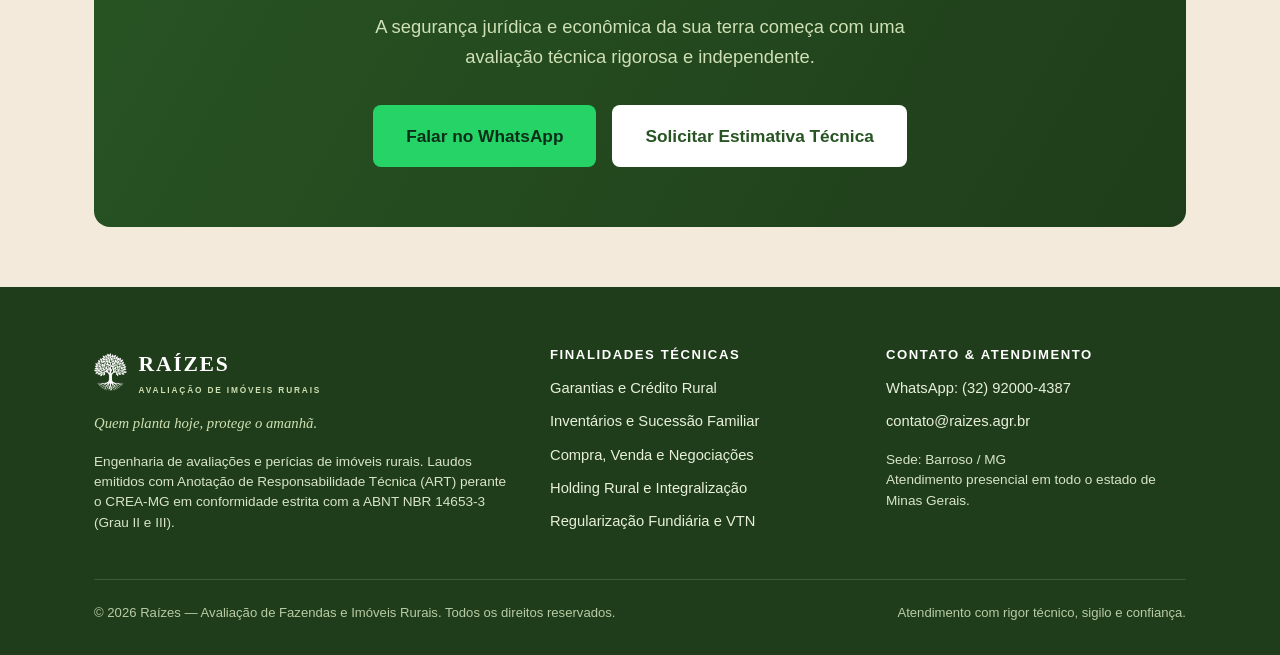
==== commit a1612be2: "feat(landing): redesign visual de alto padrão com fotos reais de fazendas de MG, produtores rurais e" ====
--- a/index.html
+++ b/index.html
@@ -11,7 +11,7 @@
   <meta property="og:type" content="website">
   <meta property="og:title" content="Raízes — Avaliação Técnica e Pericial de Fazendas em Minas Gerais">
   <meta property="og:description" content="A precisão técnica que a sua terra e o seu legado exigem. Laudos periciais com Grau II e III de Fundamentação (NBR 14653-3) e ART no CREA-MG.">
-  <meta property="og:image" content="https://raizes.agr.br/assets/logo.png">
+  <meta property="og:image" content="https://raizes.agr.br/assets/fotos/hero-fazenda-mg.webp">
   <meta property="og:url" content="https://raizes.agr.br/avaliacao-fazendas/">
   <meta name="twitter:card" content="summary_large_image">
   <link rel="icon" type="image/png" sizes="32x32" href="assets/favicon-32.png">
@@ -29,7 +29,7 @@
         "name": "Raízes — Avaliação de Fazendas e Imóveis Rurais",
         "url": "https://raizes.agr.br/avaliacao-fazendas/",
         "logo": "https://raizes.agr.br/assets/logo.png",
-        "image": "https://raizes.agr.br/assets/logo.png",
+        "image": "https://raizes.agr.br/assets/fotos/hero-fazenda-mg.webp",
         "description": "Engenharia de avaliações e perícias rurais em Minas Gerais. Laudos periciais com Grau II e III de Fundamentação e Precisão em conformidade com a ABNT NBR 14653-3 e emissão de ART perante o CREA-MG.",
         "telephone": "+55-32-92000-4387",
         "email": "contato@raizes.agr.br",
@@ -155,8 +155,10 @@
 
   <main id="conteudo" tabindex="-1">
 
-    <!-- HERO NOBRE E ESPAÇOSO (PADRÃO RAÍZES) -->
+    <!-- HERO CINEMATOGRÁFICO COM FOTO REAL DE FAZENDA DE MINAS GERAIS -->
     <section class="hero">
+      <div class="hero-bg" aria-hidden="true"></div>
+
       <svg class="roots" viewBox="0 0 120 120" aria-hidden="true">
         <circle cx="50" cy="28" r="13" fill="#6AA022"/>
         <circle cx="70" cy="28" r="13" fill="#6AA022"/>
@@ -173,63 +175,99 @@
       </svg>
 
       <div class="container">
-        <div class="eyebrow">Engenharia de Avaliações Rurais · Minas Gerais</div>
-        <h1>A precisão técnica que a sua terra<br>e o seu <em>legado</em> exigem.</h1>
-        <p class="lead">
-          Laudos periciais com <strong>Grau II e III de Fundamentação</strong> em conformidade estrita com a ABNT NBR 14653-3 e ART no CREA-MG. Segurança irrestrita para crédito rural, inventários, partilhas e negociações.
-        </p>
-        <div class="cta-row">
-          <a class="btn btn-wa btn-lg" href="https://wa.me/5532920004387?text=Ol%C3%A1!%20Quero%20conversar%20sobre%20a%20avalia%C3%A7%C3%A3o%20de%20uma%20propriedade%20rural%20em%20Minas%20Gerais." target="_blank" rel="noopener">
-            Falar no WhatsApp
-          </a>
-          <a class="btn btn-light btn-lg" href="#solicitar">
-            Solicitar Proposta Técnica
-          </a>
-        </div>
-        <div class="micro-sla">⏱️ Atendimento ágil: retorno técnico em minutos pelo WhatsApp em horário comercial.</div>
-        <div class="trust">
-          <span>● Grau II e III de Fundamentação (NBR 14653-3)</span>
-          <span>● Emissão com ART no CREA-MG</span>
-          <span>● Plena aceitação bancária (SFN / BACEN)</span>
-          <span>● Sigilo patrimonial absoluto (LGPD)</span>
-        </div>
-      </div>
-    </section>
-
-    <!-- RISCOS: O QUE ESTÁ EM JOGO -->
+        <div class="hero-content">
+          <div class="eyebrow">Engenharia de Avaliações Rurais · Minas Gerais</div>
+          <h1>A precisão técnica que a sua terra<br>e o seu <em>legado</em> exigem.</h1>
+          <p class="lead">
+            Laudos periciais com <strong>Grau II e III de Fundamentação</strong> em conformidade estrita com a ABNT NBR 14653-3 e ART no CREA-MG. Segurança irrestrita para crédito rural bancário, inventários, partilhas e negociações de fazendas em Minas Gerais.
+          </p>
+          <div class="cta-row">
+            <a class="btn btn-wa btn-lg" href="https://wa.me/5532920004387?text=Ol%C3%A1!%20Quero%20conversar%20sobre%20a%20avalia%C3%A7%C3%A3o%20de%20uma%20propriedade%20rural%20em%20Minas%20Gerais." target="_blank" rel="noopener">
+              Falar no WhatsApp
+            </a>
+            <a class="btn btn-light btn-lg" href="#solicitar">
+              Solicitar Proposta Técnica
+            </a>
+          </div>
+          <div class="micro-sla">⏱️ Atendimento ágil: retorno técnico em minutos pelo WhatsApp em horário comercial.</div>
+          <div class="trust">
+            <span>● Grau II e III de Fundamentação (NBR 14653-3)</span>
+            <span>● Emissão com ART no CREA-MG</span>
+            <span>● Plena aceitação bancária (SFN / BACEN)</span>
+            <span>● Sigilo patrimonial absoluto (LGPD)</span>
+          </div>
+        </div>
+
+        <!-- FOTO REAL: VISTORIA DO ENGENHEIRO COM O PRODUTOR RURAL -->
+        <div class="hero-photo-card">
+          <picture>
+            <source srcset="assets/fotos/produtor-engenheiro-vistoria.webp" type="image/webp">
+            <img src="assets/fotos/produtor-engenheiro-vistoria.webp" alt="Engenheiro agrônomo realizando vistoria técnica presencial com produtor rural em fazenda de Minas Gerais" width="800" height="1200" fetchpriority="high">
+          </picture>
+          <div class="hero-photo-badge">
+            <div class="badge-icon" aria-hidden="true">
+              <svg width="20" height="20" viewBox="0 0 24 24" fill="none" stroke="#fff" stroke-width="2.5"><polyline points="20 6 9 17 4 12"/></svg>
+            </div>
+            <div>
+              <strong>Vistoria Técnica In Loco</strong>
+              <span>Inspeção pericial presencial com ART registrada no CREA-MG</span>
+            </div>
+          </div>
+        </div>
+
+      </div>
+    </section>
+
+    <!-- RISCOS: O QUE ESTÁ EM JOGO (COM FOTO DA FAMÍLIA DE PRODUTORES RURAIS) -->
     <section class="dark">
       <div class="container">
-        <div class="eyebrow">Segurança Patrimonial</div>
-        <h2>No agronegócio, uma avaliação sem fundamentação técnica custa caro.</h2>
-        <p style="margin-top:14px;max-width:68ch">
-          Estimativas informais de mercado e pareceres sem anotação de responsabilidade técnica não resistem à mesa de crédito de instituições bancárias nem à análise do juiz em uma partilha.
-        </p>
-
-        <div class="risk-grid">
-          <div class="risk-item">
-            <h3><span class="x">!</span> Garantias Bancárias Travadas</h3>
-            <p>Instituições financeiras exigem conformidade rigorosa com a NBR 14653-3 e o Manual de Crédito Rural do BACEN. Um laudo amador paralisa a liberação do financiamento e faz o produtor perder a janela de plantio da safra.</p>
-          </div>
-
-          <div class="risk-item">
-            <h3><span class="x">!</span> Inventários e Partilhas Paralisados</h3>
-            <p>Dividir terras com base em opiniões informais gera litígios prolongados entre herdeiros. O laudo pericial técnico e imparcial é a única base incontestável para partilhas judiciais ou extrajudiciais.</p>
-          </div>
-
-          <div class="risk-item">
-            <h3><span class="x">!</span> Deságio Expressivo na Negociação</h3>
-            <p>Avaliar a fazenda apenas pela área em hectares, sem precificar cafezais formados, recursos hídricos, outorgas e benfeitorias, faz o proprietário deixar expressivas quantias na mesa de negociação.</p>
-          </div>
-
-          <div class="risk-item">
-            <h3><span class="x">!</span> Insegurança Fiscal e Fundiária</h3>
-            <p>Inconsistências entre a área física real, a matrícula cartorária e a declaração de ITR/VTN geram autuações fiscais e contingências fundiárias perante a Receita Federal e municípios.</p>
-          </div>
-        </div>
-      </div>
-    </section>
-
-    <!-- FINALIDADES ATENDIDAS -->
+        <div class="section-head">
+          <div class="eyebrow">Segurança Patrimonial e Sucessão</div>
+          <h2>No agronegócio, uma avaliação sem fundamentação técnica custa caro.</h2>
+          <p>
+            Estimativas informais de mercado e pareceres sem anotação de responsabilidade técnica não resistem à mesa de crédito de instituições bancárias nem à análise do juiz em uma partilha.
+          </p>
+        </div>
+
+        <div class="risks-layout">
+          <!-- FOTO REAL: FAMÍLIA DE PRODUTORES RURAIS -->
+          <div class="family-photo-card">
+            <picture>
+              <source srcset="assets/fotos/familia-produtores-sucessao.webp" type="image/webp">
+              <img src="assets/fotos/familia-produtores-sucessao.webp" alt="Família tradicional de produtores rurais do agronegócio em fazenda de Minas Gerais" width="800" height="1200" loading="lazy" decoding="async">
+            </picture>
+            <div class="family-photo-caption">
+              <strong>Famílias do Agronegócio Mineiro</strong>
+              <span>Protegendo a terra e a harmonia familiar construída através de gerações.</span>
+            </div>
+          </div>
+
+          <div class="risk-grid" style="margin-top:0">
+            <div class="risk-item">
+              <h3><span class="x">!</span> Garantias Bancárias Travadas</h3>
+              <p>Instituições financeiras exigem conformidade rigorosa com a NBR 14653-3 e o Manual de Crédito Rural do BACEN. Um laudo amador paralisa a liberação do financiamento e faz o produtor perder a janela de plantio da safra.</p>
+            </div>
+
+            <div class="risk-item">
+              <h3><span class="x">!</span> Inventários e Partilhas Paralisados</h3>
+              <p>Dividir terras com base em opiniões informais gera litígios prolongados entre herdeiros. O laudo pericial técnico e imparcial é a única base incontestável para partilhas judiciais ou extrajudiciais.</p>
+            </div>
+
+            <div class="risk-item">
+              <h3><span class="x">!</span> Deságio Expressivo na Negociação</h3>
+              <p>Avaliar a fazenda apenas pela área em hectares, sem precificar cafezais formados, recursos hídricos, outorgas e benfeitorias, faz o proprietário deixar expressivas quantias na mesa de negociação.</p>
+            </div>
+
+            <div class="risk-item">
+              <h3><span class="x">!</span> Insegurança Fiscal e Fundiária</h3>
+              <p>Inconsistências entre a área física real, a matrícula cartorária e a declaração de ITR/VTN geram autuações fiscais e contingências fundiárias perante a Receita Federal e municípios.</p>
+            </div>
+          </div>
+        </div>
+      </div>
+    </section>
+
+    <!-- FINALIDADES ATENDIDAS COM FOTOS REAIS EM CADA CARD -->
     <section id="finalidades">
       <div class="container">
         <div class="section-head">
@@ -239,44 +277,76 @@
         </div>
 
         <div class="grid g4">
-          <div class="card pilar">
-            <div class="ico">🌱</div>
-            <h3>Crédito Rural & Garantias</h3>
-            <p>Laudos aceitos pelo Banco do Brasil, Sicoob, Sicredi, bancos privados, Fiagros e securitizadoras (CRA/CPR) com plena validade perante o BACEN.</p>
-            <div class="tag">Padrão Bancário</div>
-          </div>
-
-          <div class="card pilar">
-            <div class="ico">🛡️</div>
-            <h3>Inventários & Partilhas</h3>
-            <p>Avaliação técnica e imparcial para partilhas judiciais ou extrajudiciais, divisão equilibrada de glebas e apuração equitativa de herança familiar.</p>
-            <div class="tag">Segurança Jurídica</div>
-          </div>
-
-          <div class="card pilar">
-            <div class="ico">🤝</div>
-            <h3>Compra, Venda & M&A</h3>
-            <p>Determinação do valor real de mercado com base em dados de transações reais na microrregião, oferecendo segurança irrestrita para compradores e vendedores.</p>
-            <div class="tag">Base Mercadológica</div>
-          </div>
-
-          <div class="card pilar">
-            <div class="ico">🏛️</div>
-            <h3>Holding & Integralização</h3>
-            <p>Laudos de avaliação para integralização de imóveis rurais no capital social de holdings familiares, reorganização societária e doações com reserva de usufruto.</p>
-            <div class="tag">Governança Familiar</div>
-          </div>
-        </div>
-      </div>
-    </section>
-
-    <!-- RIGOR METODOLÓGICO: A NORMA NBR 14653-3 -->
+          <!-- CARD 1: CRÉDITO RURAL COM FOTO DE VISTORIA -->
+          <div class="card-pilar-img">
+            <div class="card-pilar-thumb">
+              <img src="assets/fotos/produtor-engenheiro-vistoria.webp" alt="Vistoria técnica de crédito rural" width="800" height="1200" loading="lazy">
+            </div>
+            <div class="card-pilar-body">
+              <h3>Crédito Rural & Garantias</h3>
+              <p>Laudos aceitos pelo Banco do Brasil, Sicoob, Sicredi, bancos privados, Fiagros e securitizadoras (CRA/CPR) com plena validade perante o BACEN.</p>
+              <div class="tag">✓ Padrão Bancário</div>
+            </div>
+          </div>
+
+          <!-- CARD 2: INVENTÁRIOS COM FOTO DA FAMÍLIA -->
+          <div class="card-pilar-img">
+            <div class="card-pilar-thumb">
+              <img src="assets/fotos/familia-produtores-sucessao.webp" alt="Inventários e partilha de fazenda familiar" width="800" height="1200" loading="lazy">
+            </div>
+            <div class="card-pilar-body">
+              <h3>Inventários & Partilhas</h3>
+              <p>Avaliação técnica e imparcial para partilhas judiciais ou extrajudiciais, divisão equilibrada de glebas e apuração equitativa de herança familiar.</p>
+              <div class="tag">✓ Segurança Jurídica</div>
+            </div>
+          </div>
+
+          <!-- CARD 3: COMPRA E VENDA COM APERTO DE MÃOS -->
+          <div class="card-pilar-img">
+            <div class="card-pilar-thumb">
+              <img src="assets/fotos/aperto-maos-negociacao.webp" alt="Compra e venda de fazenda com aperto de mãos" width="800" height="1200" loading="lazy">
+            </div>
+            <div class="card-pilar-body">
+              <h3>Compra, Venda & M&A</h3>
+              <p>Determinação do valor real de mercado com base em dados de transações reais na microrregião, oferecendo segurança irrestrita para compradores e vendedores.</p>
+              <div class="tag">✓ Base Mercadológica</div>
+            </div>
+          </div>
+
+          <!-- CARD 4: HOLDING COM FOTO DE SEDE HISTÓRICA -->
+          <div class="card-pilar-img">
+            <div class="card-pilar-thumb">
+              <img src="assets/fotos/fazenda-historica-sede.webp" alt="Sede histórica de fazenda em Minas Gerais para holding patrimonial" width="1000" height="750" loading="lazy">
+            </div>
+            <div class="card-pilar-body">
+              <h3>Holding & Integralização</h3>
+              <p>Laudos de avaliação para integralização de imóveis rurais no capital social de holdings familiares, reorganização societária e doações com usufruto.</p>
+              <div class="tag">✓ Governança Familiar</div>
+            </div>
+          </div>
+        </div>
+      </div>
+    </section>
+
+    <!-- RIGOR METODOLÓGICO: A NORMA NBR 14653-3 COM FOTOS REAIS DE BENFEITORIAS -->
     <section class="alt" id="metodologia">
       <div class="container">
         <div class="section-head">
           <div class="eyebrow">Rigor Metodológico</div>
           <h2>As variáveis que determinam o valor real de uma fazenda.</h2>
           <p>Laudos periciais elaborados com <strong>Grau II e Grau III de Fundamentação e Precisão</strong>, conforme a ABNT NBR 14653-3 e a Resolução CONFEA nº 345/1990.</p>
+        </div>
+
+        <!-- BANNER DUPLO COM FOTOS REAIS DO AGRO MINEIRO -->
+        <div class="nbr-visual-banner">
+          <div class="nbr-visual-item">
+            <img src="assets/fotos/cafezal-lavoura-mg.webp" alt="Cafezal nas colinas do Sul de Minas Gerais" width="1000" height="381" loading="lazy">
+            <span class="nbr-visual-tag">🌱 Lavouras Perenes e Cafeicultura Mineira</span>
+          </div>
+          <div class="nbr-visual-item">
+            <img src="assets/fotos/fazenda-cafe-lagoa.webp" alt="Fazenda da Lagoa em Santo Antônio do Amparo, Minas Gerais" width="1200" height="798" loading="lazy">
+            <span class="nbr-visual-tag">🏛️ Benfeitorias e Infraestrutura Produtiva Rural</span>
+          </div>
         </div>
 
         <div class="grid g3">
--- a/css/raizes.css
+++ b/css/raizes.css
@@ -266,19 +266,35 @@
 .btn:hover { transform: translateY(-1px); }
 .btn:active { transform: translateY(0); }
 
-/* ---------- Hero ---------- */
+/* ---------- Hero Cinematográfico com Fazenda Real ---------- */
 .hero {
-  background: radial-gradient(900px 420px at 82% -8%, rgba(106,160,34,.18), transparent 60%),
-              linear-gradient(158deg, var(--verde-900), #16300F 78%);
+  position: relative;
+  background: var(--verde-900);
   color: #F1ECE0;
-  position: relative;
   overflow: hidden;
-  padding: 96px 0;
+  padding: 100px 0 90px;
+}
+.hero-bg {
+  position: absolute;
+  inset: 0;
+  z-index: 1;
+  background-image: 
+    linear-gradient(to right, rgba(20, 39, 16, 0.96) 0%, rgba(20, 39, 16, 0.91) 50%, rgba(20, 39, 16, 0.50) 100%),
+    url('../assets/fotos/hero-fazenda-mg.webp');
+  background-size: cover;
+  background-position: center right;
+  opacity: 0.92;
 }
 .hero .container {
   position: relative;
   z-index: 2;
-  max-width: 920px;
+  display: grid;
+  grid-template-columns: 1.28fr 0.82fr;
+  gap: 48px;
+  align-items: center;
+}
+.hero-content {
+  max-width: 640px;
 }
 .hero .eyebrow {
   color: var(--verde-200);
@@ -286,8 +302,8 @@
 }
 .hero h1 {
   color: #fff;
-  font-size: clamp(2.4rem, 5.2vw, 3.8rem);
-  line-height: 1.08;
+  font-size: clamp(2.3rem, 4.6vw, 3.6rem);
+  line-height: 1.1;
 }
 .hero h1 em {
   font-style: italic;
@@ -296,22 +312,21 @@
 .hero .lead {
   font-family: var(--display);
   font-style: italic;
-  font-size: clamp(1.18rem, 2.4vw, 1.48rem);
+  font-size: clamp(1.15rem, 2.2vw, 1.42rem);
   color: #D8D1C0;
-  margin-top: 24px;
+  margin-top: 22px;
   line-height: 1.45;
-  max-width: 58ch;
 }
 .hero .cta-row {
-  margin-top: 40px;
+  margin-top: 36px;
   display: flex;
   gap: 14px;
   flex-wrap: wrap;
 }
 .hero .trust {
-  margin-top: 36px;
-  display: flex;
-  gap: 24px;
+  margin-top: 32px;
+  display: flex;
+  gap: 20px;
   flex-wrap: wrap;
   font-size: .88rem;
   color: var(--verde-200);
@@ -325,15 +340,213 @@
   position: absolute;
   right: -50px;
   bottom: -80px;
-  width: min(48vw, 460px);
-  opacity: .14;
+  width: min(48vw, 440px);
+  opacity: .10;
   z-index: 1;
   pointer-events: none;
 }
 
-/* ---------- Sections / Cards ---------- */
+/* Card Visual do Hero (Perito e Produtor na Vistoria) */
+.hero-photo-card {
+  position: relative;
+  border-radius: var(--radius-lg);
+  overflow: hidden;
+  box-shadow: 0 24px 50px -10px rgba(0, 0, 0, 0.55);
+  border: 1px solid rgba(255, 255, 255, 0.22);
+  background: var(--verde-900);
+}
+.hero-photo-card img {
+  width: 100%;
+  height: 480px;
+  object-fit: cover;
+  object-position: center top;
+  display: block;
+}
+.hero-photo-badge {
+  position: absolute;
+  bottom: 18px;
+  left: 18px;
+  right: 18px;
+  background: rgba(20, 39, 16, 0.88);
+  backdrop-filter: blur(8px);
+  border: 1px solid rgba(255, 255, 255, 0.20);
+  border-radius: var(--radius);
+  padding: 14px 16px;
+  color: #fff;
+  display: flex;
+  align-items: center;
+  gap: 12px;
+}
+.hero-photo-badge .badge-icon {
+  width: 38px;
+  height: 38px;
+  border-radius: 50%;
+  background: var(--verde-600);
+  display: flex;
+  align-items: center;
+  justify-content: center;
+  flex-shrink: 0;
+}
+.hero-photo-badge strong {
+  display: block;
+  font-size: .92rem;
+  color: #fff;
+}
+.hero-photo-badge span {
+  font-size: .80rem;
+  color: var(--verde-200);
+}
+
+/* ---------- Layout de Riscos com Família Rural ---------- */
+.dark .risks-layout {
+  display: grid;
+  grid-template-columns: 0.90fr 1.10fr;
+  gap: 44px;
+  align-items: center;
+  margin-top: 40px;
+}
+.family-photo-card {
+  position: relative;
+  border-radius: var(--radius-lg);
+  overflow: hidden;
+  box-shadow: var(--shadow-lg);
+  border: 1px solid rgba(255, 255, 255, 0.16);
+}
+.family-photo-card img {
+  width: 100%;
+  height: 520px;
+  object-fit: cover;
+  object-position: center top;
+  display: block;
+}
+.family-photo-caption {
+  position: absolute;
+  bottom: 0;
+  left: 0;
+  right: 0;
+  background: linear-gradient(transparent, rgba(15, 30, 12, 0.96) 35%);
+  padding: 40px 24px 20px;
+  color: #fff;
+}
+.family-photo-caption strong {
+  font-family: var(--display);
+  font-size: 1.20rem;
+  color: #fff;
+  display: block;
+}
+.family-photo-caption span {
+  font-size: .86rem;
+  color: var(--verde-200);
+  line-height: 1.45;
+  display: block;
+  margin-top: 4px;
+}
+
+/* ---------- Cards de Pilares com Fotos Reais ---------- */
+.card-pilar-img {
+  background: #fff;
+  border: 1px solid var(--borda);
+  border-radius: var(--radius-lg);
+  overflow: hidden;
+  box-shadow: var(--shadow-sm);
+  display: flex;
+  flex-direction: column;
+  transition: transform .2s ease, box-shadow .2s ease;
+  border-left: 5px solid var(--verde-600);
+}
+.card-pilar-img:hover {
+  transform: translateY(-4px);
+  box-shadow: var(--shadow);
+}
+.card-pilar-thumb {
+  height: 180px;
+  width: 100%;
+  overflow: hidden;
+  position: relative;
+  background: var(--areia-clara);
+}
+.card-pilar-thumb img {
+  width: 100%;
+  height: 100%;
+  object-fit: cover;
+  display: block;
+  transition: transform .35s ease;
+}
+.card-pilar-img:hover .card-pilar-thumb img {
+  transform: scale(1.05);
+}
+.card-pilar-body {
+  padding: 24px;
+  display: flex;
+  flex-direction: column;
+  flex: 1;
+}
+.card-pilar-body h3 {
+  font-size: 1.25rem;
+  color: var(--verde-800);
+  margin-bottom: 10px;
+}
+.card-pilar-body p {
+  color: var(--tinta-2);
+  font-size: .95rem;
+  line-height: 1.55;
+  margin-bottom: 16px;
+}
+.card-pilar-body .tag {
+  margin-top: auto;
+  font-size: .80rem;
+  font-weight: 700;
+  color: var(--terra-600);
+  letter-spacing: .08em;
+  text-transform: uppercase;
+  display: flex;
+  align-items: center;
+  gap: 6px;
+}
+
+/* ---------- Banner Visual NBR 14653-3 ---------- */
+.nbr-visual-banner {
+  border-radius: var(--radius-lg);
+  overflow: hidden;
+  box-shadow: var(--shadow-sm);
+  margin-bottom: 36px;
+  display: grid;
+  grid-template-columns: 1fr 1fr;
+  background: #fff;
+  border: 1px solid var(--borda);
+}
+.nbr-visual-item {
+  position: relative;
+  height: 240px;
+  overflow: hidden;
+}
+.nbr-visual-item img {
+  width: 100%;
+  height: 100%;
+  object-fit: cover;
+  display: block;
+  transition: transform .3s ease;
+}
+.nbr-visual-item:hover img {
+  transform: scale(1.04);
+}
+.nbr-visual-tag {
+  position: absolute;
+  bottom: 14px;
+  left: 16px;
+  background: rgba(20, 39, 16, 0.85);
+  backdrop-filter: blur(6px);
+  color: #fff;
+  padding: 6px 14px;
+  border-radius: var(--pill);
+  font-size: .82rem;
+  font-weight: 600;
+  border: 1px solid rgba(255, 255, 255, 0.2);
+}
+
+/* ---------- Sections / Cards Base ---------- */
 .section-head {
-  max-width: 64ch;
+  max-width: 68ch;
   margin-bottom: 46px;
 }
 .section-head h2 {
@@ -945,15 +1158,24 @@
   .form-section { padding: 64px 0; }
   .cta-band { padding: 44px 28px; }
   .form-card { padding: 32px 24px; }
+  .hero .container { grid-template-columns: 1fr; gap: 36px; }
+  .hero-photo-card { max-width: 540px; margin: 0 auto; }
+  .hero-photo-card img { height: 400px; }
+  .dark .risks-layout { grid-template-columns: 1fr; gap: 32px; }
+  .family-photo-card img { height: 420px; }
+  .nbr-visual-banner { grid-template-columns: 1fr; }
+  .nbr-visual-item { height: 200px; }
 }
 
 @media (max-width: 640px) {
   .g2, .g3, .g4 { grid-template-columns: 1fr; }
   .form-grid-2 { grid-template-columns: 1fr; gap: 0; }
-  .hero { padding: 64px 0; }
+  .hero { padding: 60px 0; }
   .hero .cta-row { flex-direction: column; align-items: stretch; }
   .hero .cta-row .btn { justify-content: center; width: 100%; }
   .hero .trust { flex-direction: column; gap: 10px; }
+  .hero-photo-card img { height: 320px; }
+  .family-photo-card img { height: 340px; }
   .mobile-sticky-bar { display: block; }
   .wa-float { display: none; }
   body { padding-bottom: 70px; }
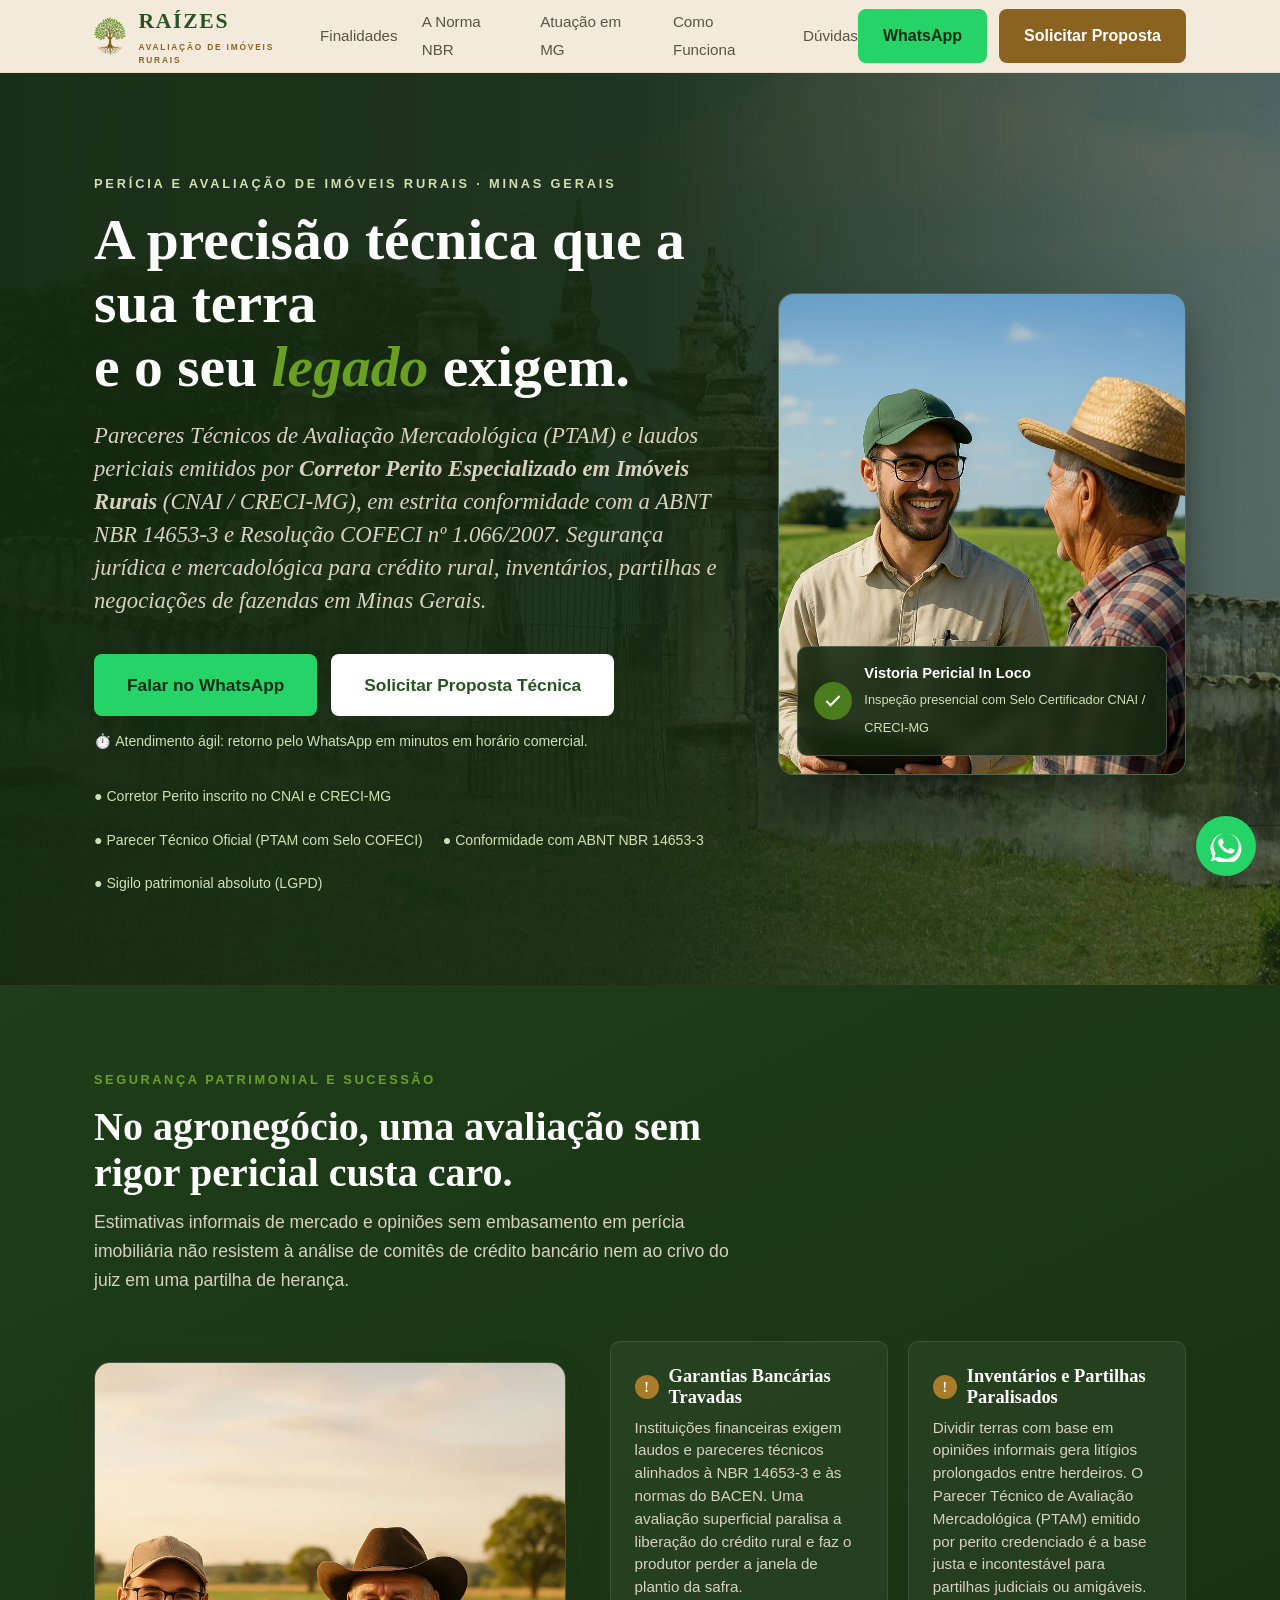
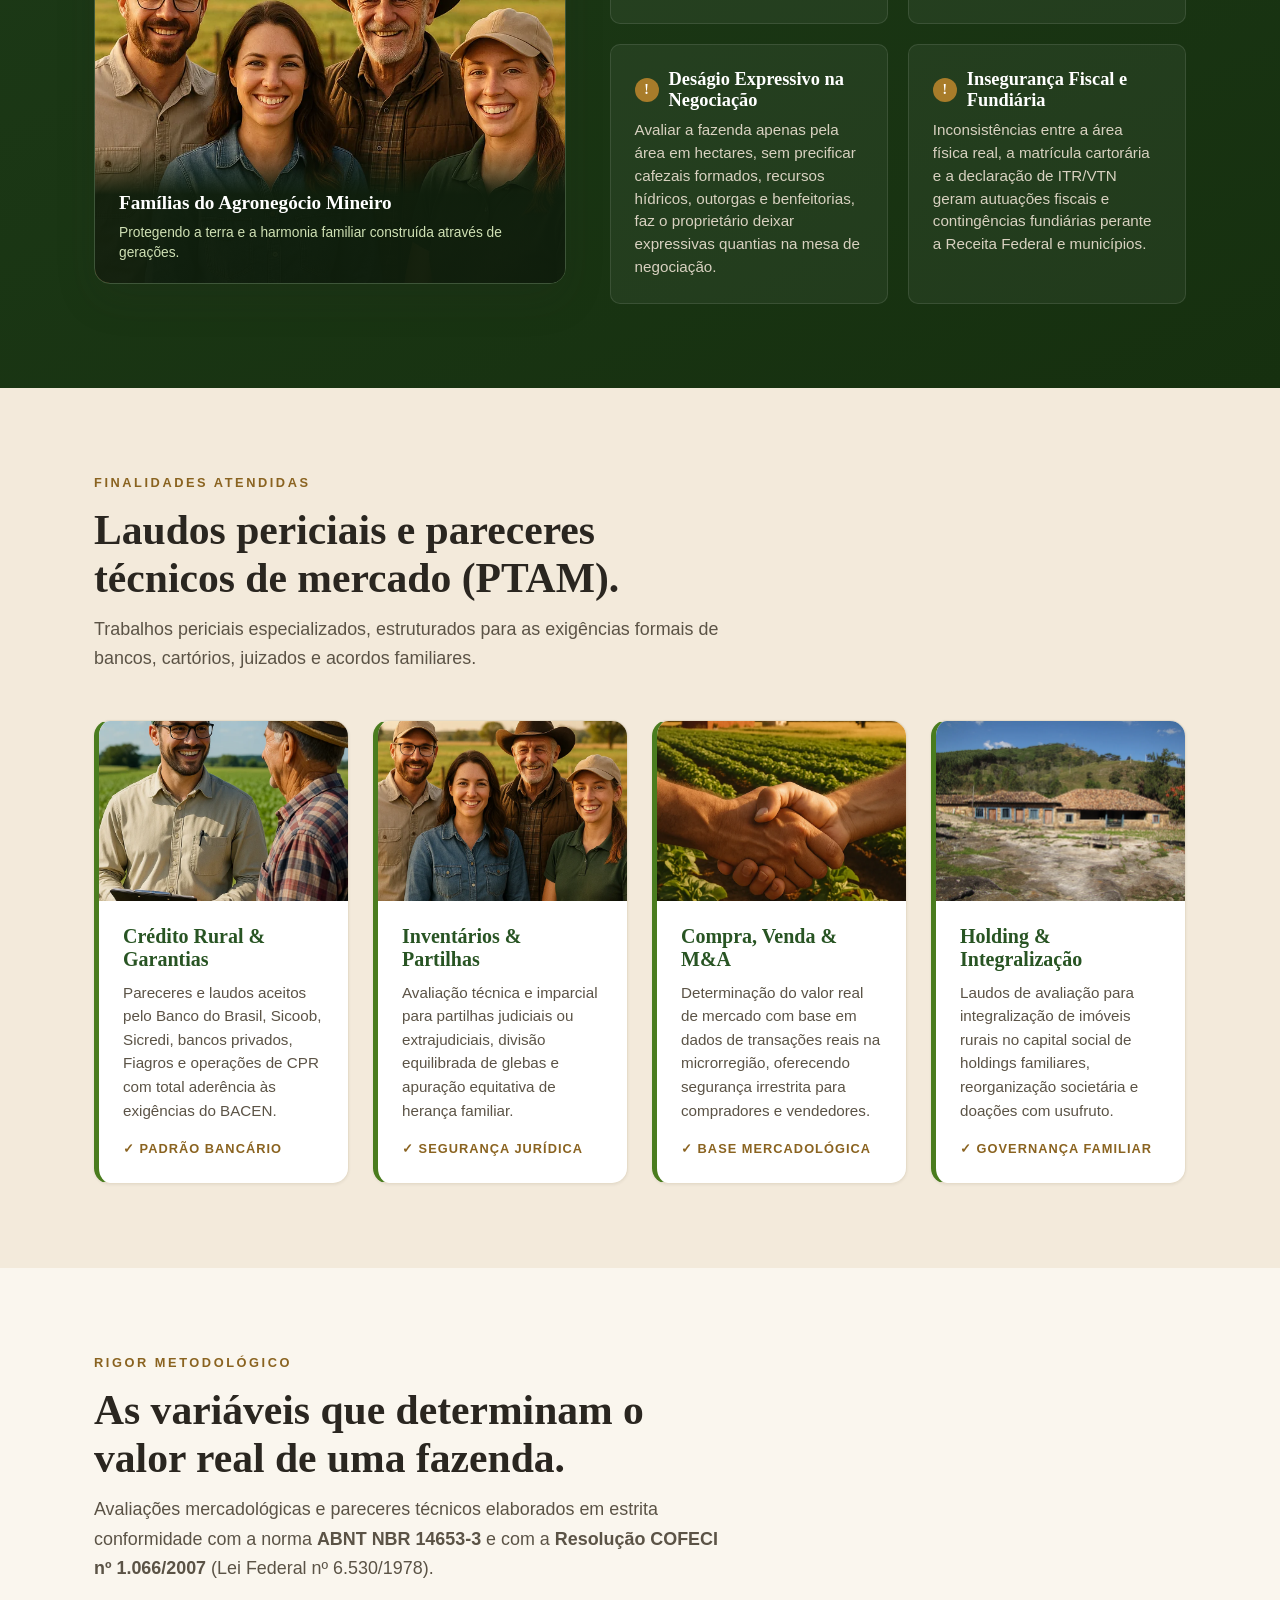
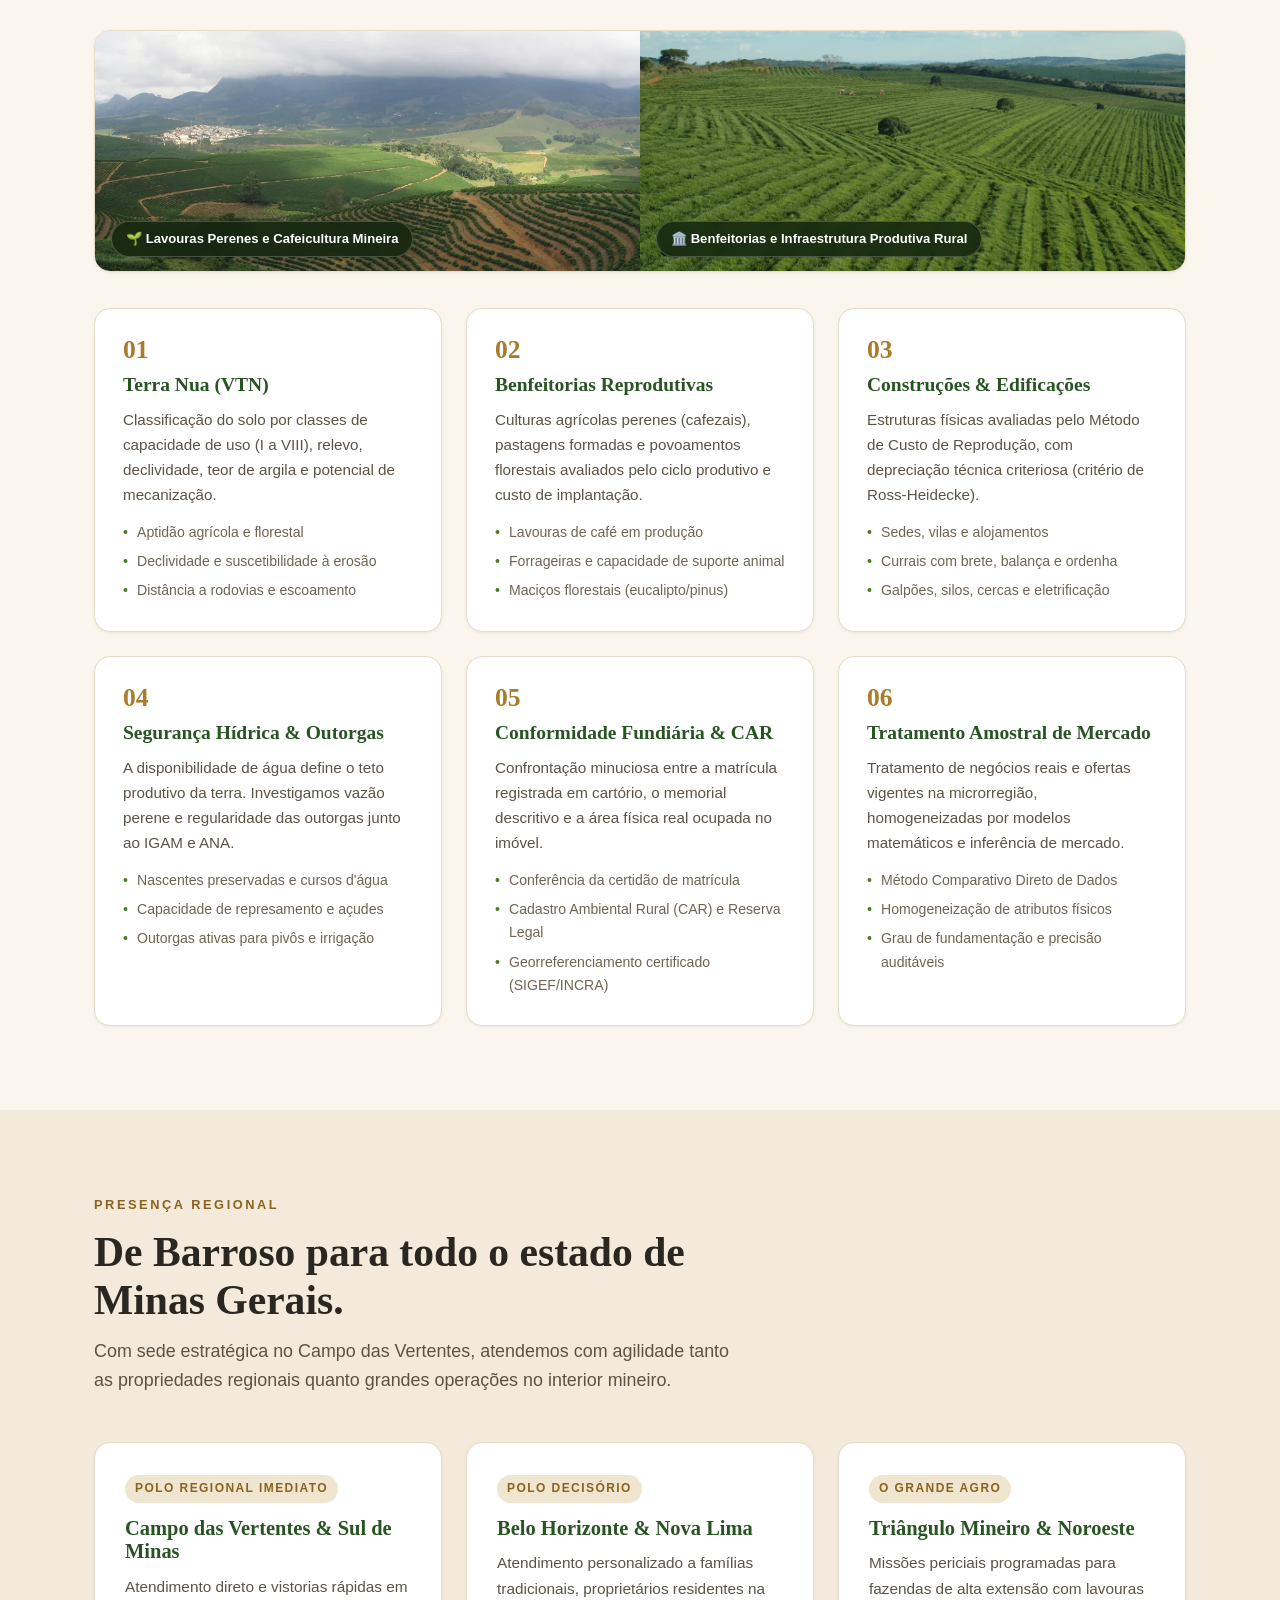
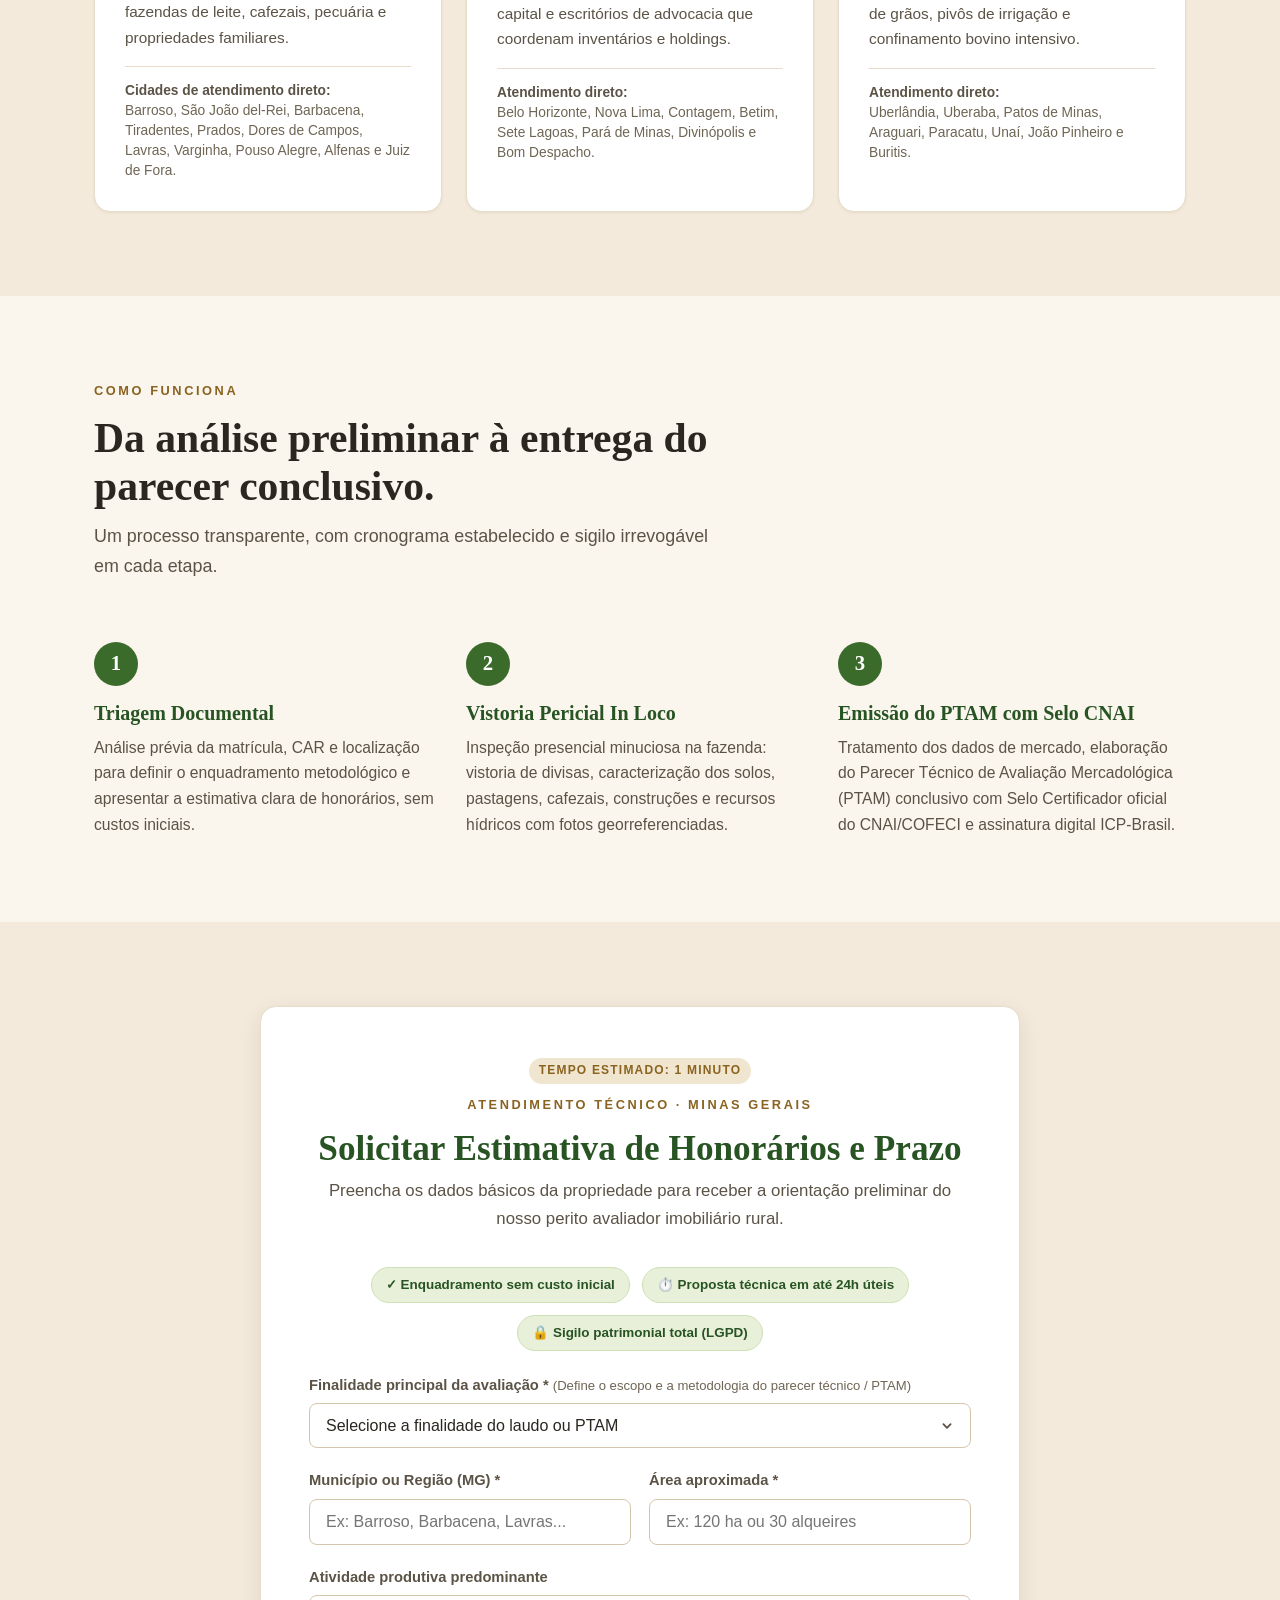
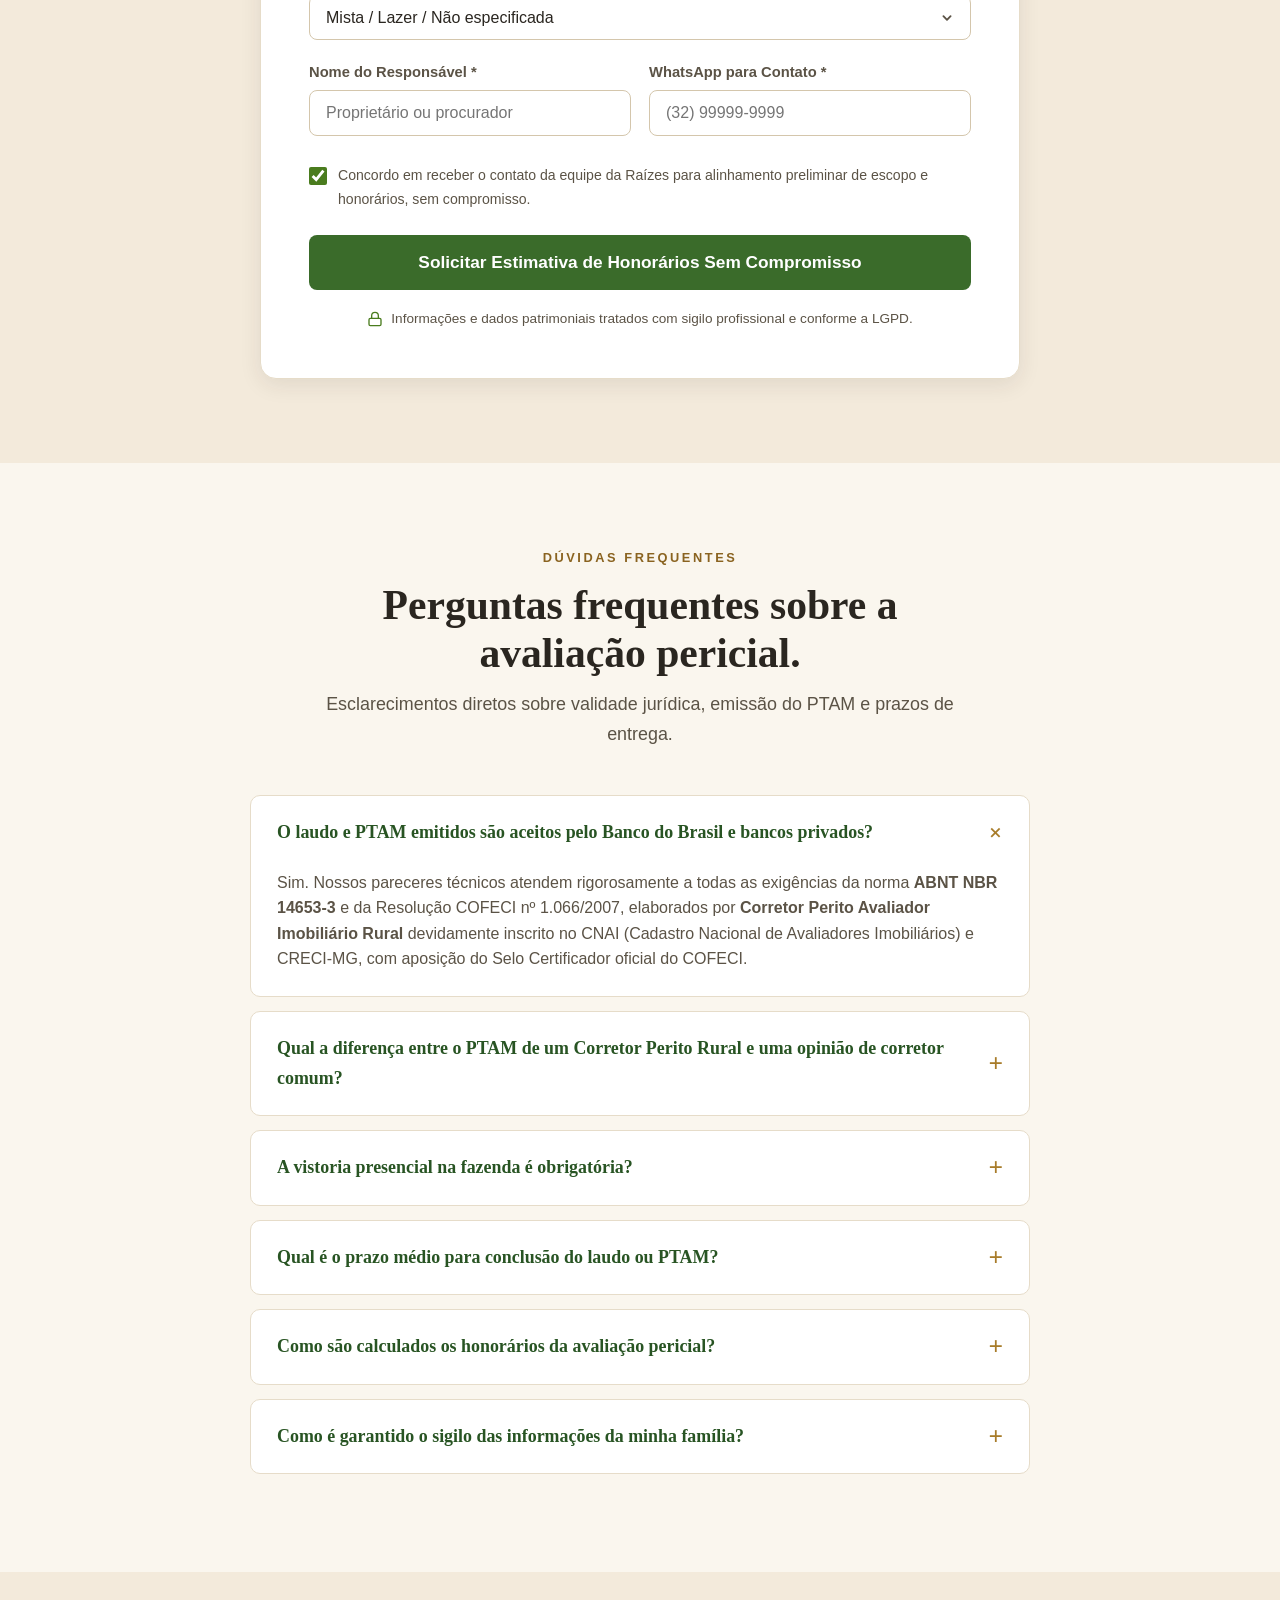
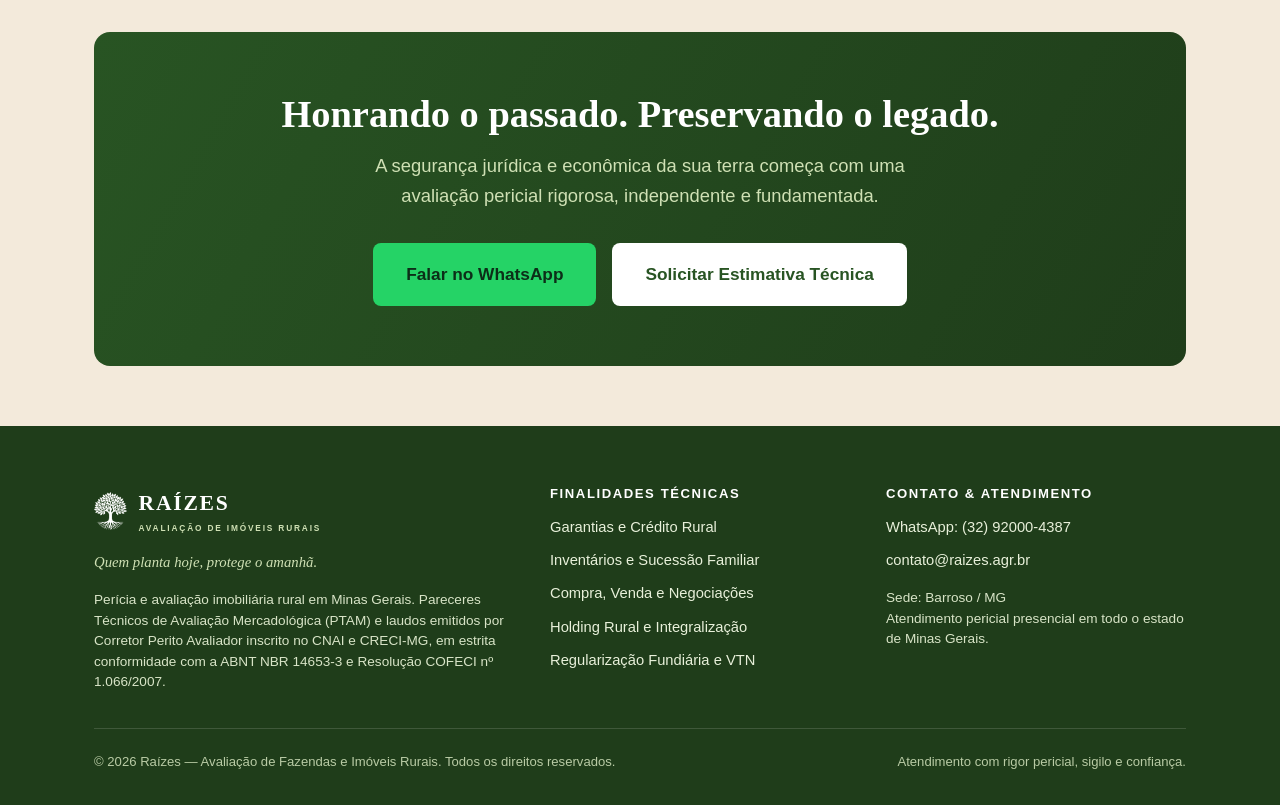
==== commit b43f0e08: "fix(landing): posiciona avaliação por corretor perito rural CNAI/CRECI-MG e expurga termos de engenh" ====
--- a/index.html
+++ b/index.html
@@ -4,13 +4,13 @@
   <meta charset="UTF-8">
   <meta name="viewport" content="width=device-width, initial-scale=1.0">
   <meta name="theme-color" content="#1F3D1A">
-  <title>Raízes — Avaliação Técnica e Pericial de Fazendas em Minas Gerais | Laudos NBR 14653</title>
-  <meta name="description" content="Avaliações periciais e laudos técnicos de fazendas em Minas Gerais com Grau II e III de Fundamentação (ABNT NBR 14653-3) e ART no CREA-MG. Plena aceitação para crédito rural bancário, inventários, partilhas e negociações.">
+  <title>Raízes — Avaliação Pericial de Fazendas e Imóveis Rurais em MG | Corretor Perito CNAI</title>
+  <meta name="description" content="Avaliações periciais e laudos técnicos de fazendas em Minas Gerais realizados por Corretor Perito Avaliador Imobiliário Rural (CNAI / CRECI-MG). Pareceres Técnicos de Avaliação Mercadológica (PTAM) conforme a ABNT NBR 14653-3 e Resolução COFECI nº 1.066/2007.">
   <link rel="canonical" href="https://raizes.agr.br/avaliacao-fazendas/">
   <meta property="og:locale" content="pt_BR">
   <meta property="og:type" content="website">
-  <meta property="og:title" content="Raízes — Avaliação Técnica e Pericial de Fazendas em Minas Gerais">
-  <meta property="og:description" content="A precisão técnica que a sua terra e o seu legado exigem. Laudos periciais com Grau II e III de Fundamentação (NBR 14653-3) e ART no CREA-MG.">
+  <meta property="og:title" content="Raízes — Avaliação Pericial de Fazendas em Minas Gerais | Corretor Perito CNAI">
+  <meta property="og:description" content="A precisão técnica que a sua terra e o seu legado exigem. Pareceres Técnicos de Avaliação Mercadológica (PTAM) emitidos por Corretor Perito Rural inscrito no CNAI / CRECI-MG.">
   <meta property="og:image" content="https://raizes.agr.br/assets/fotos/hero-fazenda-mg.webp">
   <meta property="og:url" content="https://raizes.agr.br/avaliacao-fazendas/">
   <meta name="twitter:card" content="summary_large_image">
@@ -18,19 +18,19 @@
   <link rel="apple-touch-icon" href="assets/favicon-180.png">
   <link rel="stylesheet" href="css/raizes.css">
   
-  <!-- SCHEMA.ORG ESTRUTURADO (seo-schema): LocalBusiness + FAQPage -->
+  <!-- SCHEMA.ORG ESTRUTURADO (seo-schema): RealEstateAgent + FAQPage -->
   <script type="application/ld+json">
   {
     "@context": "https://schema.org",
     "@graph": [
       {
-        "@type": "ProfessionalService",
+        "@type": "RealEstateAgent",
         "@id": "https://raizes.agr.br/#organization",
         "name": "Raízes — Avaliação de Fazendas e Imóveis Rurais",
         "url": "https://raizes.agr.br/avaliacao-fazendas/",
         "logo": "https://raizes.agr.br/assets/logo.png",
         "image": "https://raizes.agr.br/assets/fotos/hero-fazenda-mg.webp",
-        "description": "Engenharia de avaliações e perícias rurais em Minas Gerais. Laudos periciais com Grau II e III de Fundamentação e Precisão em conformidade com a ABNT NBR 14653-3 e emissão de ART perante o CREA-MG.",
+        "description": "Perícia e avaliação mercadológica de imóveis rurais em Minas Gerais. Pareceres Técnicos de Avaliação Mercadológica (PTAM) e laudos periciais emitidos por Corretor Perito Avaliador Imobiliário Rural inscrito no CNAI e CRECI-MG em estrita conformidade com a ABNT NBR 14653-3 e Resolução COFECI nº 1.066/2007.",
         "telephone": "+55-32-92000-4387",
         "email": "contato@raizes.agr.br",
         "priceRange": "$$$",
@@ -51,10 +51,12 @@
           "name": "Minas Gerais"
         },
         "knowsAbout": [
+          "Parecer Técnico de Avaliação Mercadológica (PTAM)",
+          "CNAI (Cadastro Nacional de Avaliadores Imobiliários)",
+          "CRECI-MG / Resolução COFECI nº 1.066/2007",
           "ABNT NBR 14653-3 (Avaliação de Imóveis Rurais)",
-          "Graus de Fundamentação e Precisão (Grau II e III)",
           "Crédito Rural e Garantia Hipotecária (BACEN/MCR)",
-          "Perícia Judicial e Assistência Técnica Agronômica",
+          "Perícia Judicial e Assistência Técnica Imobiliária Rural",
           "Determinação do Valor da Terra Nua (VTN)",
           "Avaliação de Benfeitorias Reprodutivas e Cafeicultura",
           "Outorgas Hídricas e Irrigação (IGAM/ANA)",
@@ -67,18 +69,18 @@
         "mainEntity": [
           {
             "@type": "Question",
-            "name": "O laudo emitido é aceito pelo Banco do Brasil e bancos privados?",
+            "name": "O laudo e PTAM emitidos são aceitos pelo Banco do Brasil e bancos privados?",
             "acceptedAnswer": {
               "@type": "Answer",
-              "text": "Sim. Nossos laudos atendem rigorosamente a todas as exigências da norma ABNT NBR 14653-3 (Grau II e III de Fundamentação) e do Manual de Crédito Rural do Banco Central do Brasil (BACEN), acompanhados da Anotação de Responsabilidade Técnica (ART) registrada no CREA-MG por responsável técnico habilitado."
+              "text": "Sim. Nossos pareceres técnicos atendem rigorosamente a todas as exigências da norma ABNT NBR 14653-3 e da Resolução COFECI nº 1.066/2007, elaborados por Corretor Perito Avaliador Imobiliário Rural devidamente inscrito no CNAI (Cadastro Nacional de Avaliadores Imobiliários) e CRECI-MG, com aposição do Selo Certificador oficial do COFECI."
             }
           },
           {
             "@type": "Question",
-            "name": "Qual a diferença entre a avaliação de engenharia e uma opinião de corretor?",
+            "name": "Qual a diferença entre o PTAM de um Corretor Perito Rural e uma opinião de corretor comum?",
             "acceptedAnswer": {
               "@type": "Answer",
-              "text": "O parecer de corretor reflete apenas uma expectativa informal de preço e não tem validade perante bancos ou juizados. O laudo pericial de engenharia envolve inspeção pedológica de solos, cálculo de depreciação de benfeitorias pelo critério Ross-Heidecke, análise de outorgas d'água e tratamento estatístico com responsabilidade técnica legal (ART perante o CREA-MG)."
+              "text": "Uma simples opinião de corretor é apenas uma estimativa informal de preço sem metodologia científica e sem validade perante bancos ou juizados. O Parecer Técnico de Avaliação Mercadológica (PTAM) é um trabalho pericial formal regulamentado pela Lei Federal nº 6.530/1978 e Resolução COFECI nº 1.066/2007, emitido exclusivamente por Corretor Perito inscrito no CNAI. Ele segue os critérios rigorosos da ABNT NBR 14653-3, com vistoria in loco, pesquisa amostral de mercado na microrregião, tratamento comparativo direto e Selo Certificador oficial."
             }
           },
           {
@@ -86,23 +88,23 @@
             "name": "A vistoria presencial na fazenda é obrigatória?",
             "acceptedAnswer": {
               "@type": "Answer",
-              "text": "Sim. A vistoria in loco é uma exigência expressa da ABNT NBR 14653-3. Ela garante a constatação real do estado de conservação das edificações, a sanidade dos cafezais e pastagens, as confrontações de divisa e os mananciais hídricos, blindando o laudo contra impugnações e contestações."
+              "text": "Sim. A vistoria in loco é uma exigência expressa da ABNT NBR 14653-3 e das normas do COFECI. Ela garante a constatação real do estado de conservação das edificações, a sanidade dos cafezais e pastagens, as confrontações de divisa e os mananciais hídricos, blindando a avaliação contra contestações judiciais ou exigências bancárias."
             }
           },
           {
             "@type": "Question",
-            "name": "Qual é o prazo médio para conclusão do laudo?",
+            "name": "Qual é o prazo médio para conclusão do laudo ou PTAM?",
             "acceptedAnswer": {
               "@type": "Answer",
-              "text": "Em média, o laudo pericial conclusivo é entregue entre 7 e 20 dias úteis após a realização da vistoria presencial e o recebimento das certidões de matrícula e CAR da propriedade. Havendo prazos judiciais ou janelas de crédito rural prioritárias, o cronograma é previamente ajustado."
+              "text": "Em média, o Parecer Técnico de Avaliação Mercadológica (PTAM) conclusivo é entregue entre 7 e 20 dias úteis após a realização da vistoria presencial e o recebimento das certidões de matrícula e CAR da propriedade. Havendo prazos judiciais ou janelas de crédito rural prioritárias, o cronograma é previamente alinhado."
             }
           },
           {
             "@type": "Question",
-            "name": "Como são calculados os honorários da avaliação?",
+            "name": "Como são calculados os honorários da avaliação pericial?",
             "acceptedAnswer": {
               "@type": "Answer",
-              "text": "Os honorários são dimensionados com base na complexidade técnica do imóvel: extensão da área em hectares, relevo, diversidade de benfeitorias reprodutivas e localização geográfica. Preenchendo o formulário nesta página, apresentamos a estimativa formal sem qualquer custo inicial."
+              "text": "Os honorários são dimensionados com base na complexidade técnica do imóvel: extensão da área em hectares, relevo, diversidade de benfeitorias reprodutivas e localização geográfica, em conformidade com as tabelas de referência do CRECI-MG. Preenchendo o formulário nesta página, apresentamos a estimativa formal sem qualquer custo inicial."
             }
           },
           {
@@ -142,7 +144,7 @@
       </ul>
 
       <div class="nav-cta">
-        <a class="btn btn-wa" href="https://wa.me/5532920004387?text=Ol%C3%A1!%20Gostaria%20de%20informa%C3%A7%C3%B5es%20sobre%20o%20laudo%20de%20avalia%C3%A7%C3%A3o%20de%20fazenda." target="_blank" rel="noopener">
+        <a class="btn btn-wa" href="https://wa.me/5532920004387?text=Ol%C3%A1!%20Gostaria%20de%20informa%C3%A7%C3%B5es%20sobre%20o%20laudo%20de%20avalia%C3%A7%C3%A3o%20pericial%20de%20fazenda." target="_blank" rel="noopener">
           WhatsApp
         </a>
         <a class="btn btn-accent" href="#solicitar">Solicitar Proposta</a>
@@ -176,41 +178,41 @@
 
       <div class="container">
         <div class="hero-content">
-          <div class="eyebrow">Engenharia de Avaliações Rurais · Minas Gerais</div>
+          <div class="eyebrow">Perícia e Avaliação de Imóveis Rurais · Minas Gerais</div>
           <h1>A precisão técnica que a sua terra<br>e o seu <em>legado</em> exigem.</h1>
           <p class="lead">
-            Laudos periciais com <strong>Grau II e III de Fundamentação</strong> em conformidade estrita com a ABNT NBR 14653-3 e ART no CREA-MG. Segurança irrestrita para crédito rural bancário, inventários, partilhas e negociações de fazendas em Minas Gerais.
+            Pareceres Técnicos de Avaliação Mercadológica (PTAM) e laudos periciais emitidos por <strong>Corretor Perito Especializado em Imóveis Rurais</strong> (CNAI / CRECI-MG), em estrita conformidade com a ABNT NBR 14653-3 e Resolução COFECI nº 1.066/2007. Segurança jurídica e mercadológica para crédito rural, inventários, partilhas e negociações de fazendas em Minas Gerais.
           </p>
           <div class="cta-row">
-            <a class="btn btn-wa btn-lg" href="https://wa.me/5532920004387?text=Ol%C3%A1!%20Quero%20conversar%20sobre%20a%20avalia%C3%A7%C3%A3o%20de%20uma%20propriedade%20rural%20em%20Minas%20Gerais." target="_blank" rel="noopener">
+            <a class="btn btn-wa btn-lg" href="https://wa.me/5532920004387?text=Ol%C3%A1!%20Quero%20conversar%20sobre%20a%20avalia%C3%A7%C3%A3o%20pericial%20de%20uma%20propriedade%20rural%20em%20Minas%20Gerais." target="_blank" rel="noopener">
               Falar no WhatsApp
             </a>
             <a class="btn btn-light btn-lg" href="#solicitar">
               Solicitar Proposta Técnica
             </a>
           </div>
-          <div class="micro-sla">⏱️ Atendimento ágil: retorno técnico em minutos pelo WhatsApp em horário comercial.</div>
+          <div class="micro-sla">⏱️ Atendimento ágil: retorno pelo WhatsApp em minutos em horário comercial.</div>
           <div class="trust">
-            <span>● Grau II e III de Fundamentação (NBR 14653-3)</span>
-            <span>● Emissão com ART no CREA-MG</span>
-            <span>● Plena aceitação bancária (SFN / BACEN)</span>
+            <span>● Corretor Perito inscrito no CNAI e CRECI-MG</span>
+            <span>● Parecer Técnico Oficial (PTAM com Selo COFECI)</span>
+            <span>● Conformidade com ABNT NBR 14653-3</span>
             <span>● Sigilo patrimonial absoluto (LGPD)</span>
           </div>
         </div>
 
-        <!-- FOTO REAL: VISTORIA DO ENGENHEIRO COM O PRODUTOR RURAL -->
+        <!-- FOTO REAL: VISTORIA DO CORRETOR PERITO COM O PRODUTOR RURAL -->
         <div class="hero-photo-card">
           <picture>
-            <source srcset="assets/fotos/produtor-engenheiro-vistoria.webp" type="image/webp">
-            <img src="assets/fotos/produtor-engenheiro-vistoria.webp" alt="Engenheiro agrônomo realizando vistoria técnica presencial com produtor rural em fazenda de Minas Gerais" width="800" height="1200" fetchpriority="high">
+            <source srcset="assets/fotos/produtor-perito-vistoria.webp" type="image/webp">
+            <img src="assets/fotos/produtor-perito-vistoria.webp" alt="Corretor perito avaliador imobiliário rural realizando vistoria presencial com produtor em fazenda de Minas Gerais" width="800" height="1200" fetchpriority="high">
           </picture>
           <div class="hero-photo-badge">
             <div class="badge-icon" aria-hidden="true">
               <svg width="20" height="20" viewBox="0 0 24 24" fill="none" stroke="#fff" stroke-width="2.5"><polyline points="20 6 9 17 4 12"/></svg>
             </div>
             <div>
-              <strong>Vistoria Técnica In Loco</strong>
-              <span>Inspeção pericial presencial com ART registrada no CREA-MG</span>
+              <strong>Vistoria Pericial In Loco</strong>
+              <span>Inspeção presencial com Selo Certificador CNAI / CRECI-MG</span>
             </div>
           </div>
         </div>
@@ -223,9 +225,9 @@
       <div class="container">
         <div class="section-head">
           <div class="eyebrow">Segurança Patrimonial e Sucessão</div>
-          <h2>No agronegócio, uma avaliação sem fundamentação técnica custa caro.</h2>
+          <h2>No agronegócio, uma avaliação sem rigor pericial custa caro.</h2>
           <p>
-            Estimativas informais de mercado e pareceres sem anotação de responsabilidade técnica não resistem à mesa de crédito de instituições bancárias nem à análise do juiz em uma partilha.
+            Estimativas informais de mercado e opiniões sem embasamento em perícia imobiliária não resistem à análise de comitês de crédito bancário nem ao crivo do juiz em uma partilha de herança.
           </p>
         </div>
 
@@ -245,12 +247,12 @@
           <div class="risk-grid" style="margin-top:0">
             <div class="risk-item">
               <h3><span class="x">!</span> Garantias Bancárias Travadas</h3>
-              <p>Instituições financeiras exigem conformidade rigorosa com a NBR 14653-3 e o Manual de Crédito Rural do BACEN. Um laudo amador paralisa a liberação do financiamento e faz o produtor perder a janela de plantio da safra.</p>
+              <p>Instituições financeiras exigem laudos e pareceres técnicos alinhados à NBR 14653-3 e às normas do BACEN. Uma avaliação superficial paralisa a liberação do crédito rural e faz o produtor perder a janela de plantio da safra.</p>
             </div>
 
             <div class="risk-item">
               <h3><span class="x">!</span> Inventários e Partilhas Paralisados</h3>
-              <p>Dividir terras com base em opiniões informais gera litígios prolongados entre herdeiros. O laudo pericial técnico e imparcial é a única base incontestável para partilhas judiciais ou extrajudiciais.</p>
+              <p>Dividir terras com base em opiniões informais gera litígios prolongados entre herdeiros. O Parecer Técnico de Avaliação Mercadológica (PTAM) emitido por perito credenciado é a base justa e incontestável para partilhas judiciais ou amigáveis.</p>
             </div>
 
             <div class="risk-item">
@@ -272,19 +274,19 @@
       <div class="container">
         <div class="section-head">
           <div class="eyebrow">Finalidades Atendidas</div>
-          <h2>Laudos periciais com rigor de engenharia.</h2>
-          <p>Trabalhos técnicos estruturados e calibrados para as exigências formais de bancos, cartórios, juizados e acordos familiares.</p>
+          <h2>Laudos periciais e pareceres técnicos de mercado (PTAM).</h2>
+          <p>Trabalhos periciais especializados, estruturados para as exigências formais de bancos, cartórios, juizados e acordos familiares.</p>
         </div>
 
         <div class="grid g4">
           <!-- CARD 1: CRÉDITO RURAL COM FOTO DE VISTORIA -->
           <div class="card-pilar-img">
             <div class="card-pilar-thumb">
-              <img src="assets/fotos/produtor-engenheiro-vistoria.webp" alt="Vistoria técnica de crédito rural" width="800" height="1200" loading="lazy">
+              <img src="assets/fotos/produtor-perito-vistoria.webp" alt="Vistoria pericial de avaliação rural para crédito bancário" width="800" height="1200" loading="lazy">
             </div>
             <div class="card-pilar-body">
               <h3>Crédito Rural & Garantias</h3>
-              <p>Laudos aceitos pelo Banco do Brasil, Sicoob, Sicredi, bancos privados, Fiagros e securitizadoras (CRA/CPR) com plena validade perante o BACEN.</p>
+              <p>Pareceres e laudos aceitos pelo Banco do Brasil, Sicoob, Sicredi, bancos privados, Fiagros e operações de CPR com total aderência às exigências do BACEN.</p>
               <div class="tag">✓ Padrão Bancário</div>
             </div>
           </div>
@@ -334,7 +336,7 @@
         <div class="section-head">
           <div class="eyebrow">Rigor Metodológico</div>
           <h2>As variáveis que determinam o valor real de uma fazenda.</h2>
-          <p>Laudos periciais elaborados com <strong>Grau II e Grau III de Fundamentação e Precisão</strong>, conforme a ABNT NBR 14653-3 e a Resolução CONFEA nº 345/1990.</p>
+          <p>Avaliações mercadológicas e pareceres técnicos elaborados em estrita conformidade com a norma <strong>ABNT NBR 14653-3</strong> e com a <strong>Resolução COFECI nº 1.066/2007</strong> (Lei Federal nº 6.530/1978).</p>
         </div>
 
         <!-- BANNER DUPLO COM FOTOS REAIS DO AGRO MINEIRO -->
@@ -364,10 +366,10 @@
           <div class="tech-item">
             <div class="num">02</div>
             <h3>Benfeitorias Reprodutivas</h3>
-            <p>Culturas agrícolas perenes (cafezais), pastagens formadas e povoamentos florestais avaliados pelo ciclo de renda e custo de implantação.</p>
+            <p>Culturas agrícolas perenes (cafezais), pastagens formadas e povoamentos florestais avaliados pelo ciclo produtivo e custo de implantação.</p>
             <ul>
               <li>Lavouras de café em produção</li>
-              <li>Forrageiras e taxa de lotação animal</li>
+              <li>Forrageiras e capacidade de suporte animal</li>
               <li>Maciços florestais (eucalipto/pinus)</li>
             </ul>
           </div>
@@ -375,7 +377,7 @@
           <div class="tech-item">
             <div class="num">03</div>
             <h3>Construções & Edificações</h3>
-            <p>Estruturas físicas avaliadas pelo Método de Custo de Reprodução, com depreciação técnica rigorosa pelo critério de Ross-Heidecke.</p>
+            <p>Estruturas físicas avaliadas pelo Método de Custo de Reprodução, com depreciação técnica criteriosa (critério de Ross-Heidecke).</p>
             <ul>
               <li>Sedes, vilas e alojamentos</li>
               <li>Currais com brete, balança e ordenha</li>
@@ -397,7 +399,7 @@
           <div class="tech-item">
             <div class="num">05</div>
             <h3>Conformidade Fundiária & CAR</h3>
-            <p>Confrontação rigorosa entre a matrícula registrada em cartório, o memorial descritivo e a área física real ocupada no imóvel.</p>
+            <p>Confrontação minuciosa entre a matrícula registrada em cartório, o memorial descritivo e a área física real ocupada no imóvel.</p>
             <ul>
               <li>Conferência da certidão de matrícula</li>
               <li>Cadastro Ambiental Rural (CAR) e Reserva Legal</li>
@@ -407,8 +409,8 @@
 
           <div class="tech-item">
             <div class="num">06</div>
-            <h3>Inferência Estatística (Grau II/III)</h3>
-            <p>Tratamento científico de negócios reais e ofertas vigentes na microrregião, homogeneizadas por modelos matemáticos e regressão linear.</p>
+            <h3>Tratamento Amostral de Mercado</h3>
+            <p>Tratamento de negócios reais e ofertas vigentes na microrregião, homogeneizadas por modelos matemáticos e inferência de mercado.</p>
             <ul>
               <li>Método Comparativo Direto de Dados</li>
               <li>Homogeneização de atributos físicos</li>
@@ -452,7 +454,7 @@
           <div class="geo-card">
             <span class="badge">O Grande Agro</span>
             <h3>Triângulo Mineiro & Noroeste</h3>
-            <p>Missões técnicas programadas para fazendas de alta extensão com lavouras de grãos, pivôs de irrigação e confinamento bovino intensivo.</p>
+            <p>Missões periciais programadas para fazendas de alta extensão com lavouras de grãos, pivôs de irrigação e confinamento bovino intensivo.</p>
             <div class="cities">
               <strong>Atendimento direto:</strong><br>
               Uberlândia, Uberaba, Patos de Minas, Araguari, Paracatu, Unaí, João Pinheiro e Buritis.
@@ -467,7 +469,7 @@
       <div class="container">
         <div class="section-head">
           <div class="eyebrow">Como Funciona</div>
-          <h2>Da análise preliminar à entrega do laudo oficial.</h2>
+          <h2>Da análise preliminar à entrega do parecer conclusivo.</h2>
           <p>Um processo transparente, com cronograma estabelecido e sigilo irrevogável em cada etapa.</p>
         </div>
 
@@ -480,14 +482,14 @@
 
           <div class="step">
             <div class="s">2</div>
-            <h3>Vistoria Técnica In Loco</h3>
-            <p>Inspeção presencial minuciosa na fazenda: vistoria de divisas, avaliação pedológica dos solos, pastagens, cafezais, construções e recursos hídricos com fotos georreferenciadas.</p>
+            <h3>Vistoria Pericial In Loco</h3>
+            <p>Inspeção presencial minuciosa na fazenda: vistoria de divisas, caracterização dos solos, pastagens, cafezais, construções e recursos hídricos com fotos georreferenciadas.</p>
           </div>
 
           <div class="step">
             <div class="s">3</div>
-            <h3>Emissão do Dossiê com ART</h3>
-            <p>Elaboração dos cálculos estatísticos, confecção do dossiê pericial conclusivo, registro da ART no CREA-MG e entrega do documento físico e digital assinado com ICP-Brasil.</p>
+            <h3>Emissão do PTAM com Selo CNAI</h3>
+            <p>Tratamento dos dados de mercado, elaboração do Parecer Técnico de Avaliação Mercadológica (PTAM) conclusivo com Selo Certificador oficial do CNAI/COFECI e assinatura digital ICP-Brasil.</p>
           </div>
         </div>
       </div>
@@ -502,7 +504,7 @@
               <span class="form-step-badge">Tempo estimado: 1 minuto</span>
               <div class="eyebrow">Atendimento Técnico · Minas Gerais</div>
               <h2>Solicitar Estimativa de Honorários e Prazo</h2>
-              <p>Preencha os dados básicos da propriedade para receber a orientação técnica preliminar da nossa equipe de engenharia.</p>
+              <p>Preencha os dados básicos da propriedade para receber a orientação preliminar do nosso perito avaliador imobiliário rural.</p>
             </div>
 
             <!-- CRO Pills: Alívio de Fricção e Confiança -->
@@ -520,10 +522,10 @@
               <div class="field">
                 <label for="objetivo">
                   Finalidade principal da avaliação *
-                  <span class="hint" id="hint-objetivo">(Define a metodologia formal e o grau da NBR 14653)</span>
+                  <span class="hint" id="hint-objetivo">(Define o escopo e a metodologia do parecer técnico / PTAM)</span>
                 </label>
                 <select id="objetivo" name="objetivo" required aria-required="true" aria-describedby="hint-objetivo">
-                  <option value="" disabled selected>Selecione a finalidade do laudo</option>
+                  <option value="" disabled selected>Selecione a finalidade do laudo ou PTAM</option>
                   <option value="Garantia Bancária / Crédito Rural">Garantia Bancária ou Crédito Rural (Banco do Brasil, Sicoob, Privados, CPR/CRA)</option>
                   <option value="Inventário / Sucessão Familiar">Inventário, Partilha ou Divisão entre Herdeiros</option>
                   <option value="Compra e Venda / Negociação">Compra e Venda / Precificação Real de Mercado</option>
@@ -571,7 +573,7 @@
 
               <div class="consent">
                 <input type="checkbox" id="consent" required checked aria-required="true">
-                <label for="consent">Concordo em receber o contato da equipe técnica da Raízes para alinhamento preliminar de escopo e honorários, sem compromisso.</label>
+                <label for="consent">Concordo em receber o contato da equipe da Raízes para alinhamento preliminar de escopo e honorários, sem compromisso.</label>
               </div>
 
               <button type="submit" class="btn btn-primary btn-lg btn-full">
@@ -597,33 +599,33 @@
         <div class="section-head center">
           <div class="eyebrow">Dúvidas Frequentes</div>
           <h2>Perguntas frequentes sobre a avaliação pericial.</h2>
-          <p>Esclarecimentos diretos sobre validade legal, vistoria presencial e prazos de entrega.</p>
+          <p>Esclarecimentos diretos sobre validade jurídica, emissão do PTAM e prazos de entrega.</p>
         </div>
 
         <div class="faq">
           <details open>
-            <summary tabindex="0">O laudo emitido é aceito pelo Banco do Brasil e bancos privados?</summary>
-            <p>Sim. Nossos laudos atendem rigorosamente a todas as exigências da norma <strong>ABNT NBR 14653-3</strong> (Grau II e III de Fundamentação) e do Manual de Crédito Rural do Banco Central do Brasil (BACEN), acompanhados da <strong>Anotação de Responsabilidade Técnica (ART)</strong> registrada no CREA-MG por responsável técnico habilitado.</p>
+            <summary tabindex="0">O laudo e PTAM emitidos são aceitos pelo Banco do Brasil e bancos privados?</summary>
+            <p>Sim. Nossos pareceres técnicos atendem rigorosamente a todas as exigências da norma <strong>ABNT NBR 14653-3</strong> e da Resolução COFECI nº 1.066/2007, elaborados por <strong>Corretor Perito Avaliador Imobiliário Rural</strong> devidamente inscrito no CNAI (Cadastro Nacional de Avaliadores Imobiliários) e CRECI-MG, com aposição do Selo Certificador oficial do COFECI.</p>
           </details>
 
           <details>
-            <summary tabindex="0">Qual a diferença entre a avaliação de engenharia e uma opinião de corretor?</summary>
-            <p>O parecer de corretor reflete apenas uma expectativa informal de preço e não tem validade perante bancos ou juizados. O laudo pericial de engenharia envolve inspeção pedológica de solos, cálculo de depreciação de benfeitorias pelo critério Ross-Heidecke, análise de outorgas d'água e tratamento estatístico com responsabilidade técnica legal (ART perante o CREA-MG).</p>
+            <summary tabindex="0">Qual a diferença entre o PTAM de um Corretor Perito Rural e uma opinião de corretor comum?</summary>
+            <p>Uma simples opinião de corretor é apenas uma estimativa informal de preço sem metodologia científica e sem validade perante bancos ou juizados. O <strong>Parecer Técnico de Avaliação Mercadológica (PTAM)</strong> é um trabalho pericial formal regulamentado pela Lei Federal nº 6.530/1978 e Resolução COFECI nº 1.066/2007, emitido exclusivamente por Corretor Perito inscrito no CNAI. Ele segue os critérios rigorosos da ABNT NBR 14653-3, com vistoria in loco, pesquisa amostral de mercado na microrregião, tratamento comparativo direto e Selo Certificador oficial.</p>
           </details>
 
           <details>
             <summary tabindex="0">A vistoria presencial na fazenda é obrigatória?</summary>
-            <p>Sim. A vistoria in loco é uma exigência expressa da ABNT NBR 14653-3. Ela garante a constatação real do estado de conservação das edificações, a sanidade dos cafezais e pastagens, as confrontações de divisa e os mananciais hídricos, blindando o laudo contra impugnações e contestações.</p>
+            <p>Sim. A vistoria in loco é uma exigência expressa da ABNT NBR 14653-3 e das normas do COFECI. Ela garante a constatação real do estado de conservação das edificações, a sanidade dos cafezais e pastagens, as confrontações de divisa e os mananciais hídricos, blindando a avaliação contra contestações judiciais ou exigências bancárias.</p>
           </details>
 
           <details>
-            <summary tabindex="0">Qual é o prazo médio para conclusão do laudo?</summary>
-            <p>Em média, o laudo pericial conclusivo é entregue entre <strong>7 e 20 dias úteis</strong> após a realização da vistoria presencial e o recebimento das certidões de matrícula e CAR da propriedade. Havendo prazos judiciais ou janelas de crédito rural prioritárias, o cronograma é previamente ajustado.</p>
+            <summary tabindex="0">Qual é o prazo médio para conclusão do laudo ou PTAM?</summary>
+            <p>Em média, o Parecer Técnico de Avaliação Mercadológica (PTAM) conclusivo é entregue entre <strong>7 e 20 dias úteis</strong> após a realização da vistoria presencial e o recebimento das certidões de matrícula e CAR da propriedade. Havendo prazos judiciais ou janelas de crédito rural prioritárias, o cronograma é previamente alinhado.</p>
           </details>
 
           <details>
-            <summary tabindex="0">Como são calculados os honorários da avaliação?</summary>
-            <p>Os honorários são dimensionados com base na complexidade técnica do imóvel: extensão da área em hectares, relevo, diversidade de benfeitorias reprodutivas e localização geográfica. Preenchendo o formulário nesta página, apresentamos a estimativa formal sem qualquer custo inicial.</p>
+            <summary tabindex="0">Como são calculados os honorários da avaliação pericial?</summary>
+            <p>Os honorários são dimensionados com base na complexidade técnica do imóvel: extensão da área em hectares, relevo, diversidade de benfeitorias reprodutivas e localização geográfica, em conformidade com as tabelas de referência do CRECI-MG. Preenchendo o formulário nesta página, apresentamos a estimativa formal sem qualquer custo inicial.</p>
           </details>
 
           <details>
@@ -639,9 +641,9 @@
       <div class="container">
         <div class="cta-band">
           <h2>Honrando o passado. Preservando o legado.</h2>
-          <p>A segurança jurídica e econômica da sua terra começa com uma avaliação técnica rigorosa e independente.</p>
+          <p>A segurança jurídica e econômica da sua terra começa com uma avaliação pericial rigorosa, independente e fundamentada.</p>
           <div class="cta-row">
-            <a class="btn btn-wa btn-lg" href="https://wa.me/5532920004387?text=Ol%C3%A1!%20Gostaria%20de%20conversar%20sobre%20a%20avalia%C3%A7%C3%A3o%20de%20fazenda." target="_blank" rel="noopener">
+            <a class="btn btn-wa btn-lg" href="https://wa.me/5532920004387?text=Ol%C3%A1!%20Gostaria%20de%20conversar%20sobre%20a%20avalia%C3%A7%C3%A3o%20pericial%20de%20fazenda." target="_blank" rel="noopener">
               Falar no WhatsApp
             </a>
             <a class="btn btn-light btn-lg" href="#solicitar">
@@ -668,7 +670,7 @@
           </div>
           <p class="tagline">Quem planta hoje, protege o amanhã.</p>
           <p style="margin-top:16px;font-size:.85rem;color:#D8E4C7;line-height:1.5">
-            Engenharia de avaliações e perícias de imóveis rurais. Laudos emitidos com Anotação de Responsabilidade Técnica (ART) perante o CREA-MG em conformidade estrita com a ABNT NBR 14653-3 (Grau II e III).
+            Perícia e avaliação imobiliária rural em Minas Gerais. Pareceres Técnicos de Avaliação Mercadológica (PTAM) e laudos emitidos por Corretor Perito Avaliador inscrito no CNAI e CRECI-MG, em estrita conformidade com a ABNT NBR 14653-3 e Resolução COFECI nº 1.066/2007.
           </p>
         </div>
 
@@ -687,20 +689,20 @@
           <a href="mailto:contato@raizes.agr.br">contato@raizes.agr.br</a>
           <p style="margin-top:16px;font-size:.85rem;color:#D8E4C7;line-height:1.5">
             Sede: Barroso / MG<br>
-            Atendimento presencial em todo o estado de Minas Gerais.
+            Atendimento pericial presencial em todo o estado de Minas Gerais.
           </p>
         </div>
       </div>
 
       <div class="legal">
         <span>© <span id="ano">2026</span> Raízes — Avaliação de Fazendas e Imóveis Rurais. Todos os direitos reservados.</span>
-        <span>Atendimento com rigor técnico, sigilo e confiança.</span>
+        <span>Atendimento com rigor pericial, sigilo e confiança.</span>
       </div>
     </div>
   </footer>
 
   <!-- WHATSAPP FLUTUANTE -->
-  <a class="wa-float" href="https://wa.me/5532920004387?text=Ol%C3%A1!%20Gostaria%20de%20uma%20estimativa%20de%20laudo%20de%20avalia%C3%A7%C3%A3o%20de%20fazenda." target="_blank" rel="noopener" aria-label="Falar com especialista pelo WhatsApp">
+  <a class="wa-float" href="https://wa.me/5532920004387?text=Ol%C3%A1!%20Gostaria%20de%20uma%20estimativa%20de%20avalia%C3%A7%C3%A3o%20pericial%20de%20fazenda." target="_blank" rel="noopener" aria-label="Falar com especialista pelo WhatsApp">
     <svg viewBox="0 0 24 24" aria-hidden="true"><path d="M17.5 14.4c-.3-.2-1.7-.8-2-.9-.3-.1-.5-.2-.7.2-.2.3-.7.9-.9 1.1-.2.2-.3.2-.6.1-.3-.2-1.2-.5-2.4-1.5-.9-.8-1.5-1.8-1.6-2.1-.2-.3 0-.5.1-.6.1-.1.3-.4.5-.6.1-.2.2-.3.3-.5.1-.2 0-.4 0-.6 0-.2-.7-1.6-.9-2.2-.2-.6-.5-.5-.7-.5h-.6c-.2 0-.5.1-.8.4-.3.3-1 1-1 2.5s1.1 2.9 1.2 3.1c.2.2 2.1 3.3 5.2 4.6.7.3 1.3.5 1.7.6.7.2 1.4.2 1.9.1.6-.1 1.7-.7 2-1.4.2-.7.2-1.2.2-1.4-.1-.1-.3-.2-.6-.3M12 21.5a9.5 9.5 0 0 1-4.8-1.3l-.4-.2-3.5.9.9-3.4-.2-.4A9.5 9.5 0 1 1 12 21.5M12 2.5A11.5 11.5 0 0 0 2 19.8L.5 23.5l3.8-1A11.5 11.5 0 1 0 12 2.5"/></svg>
   </a>
 
